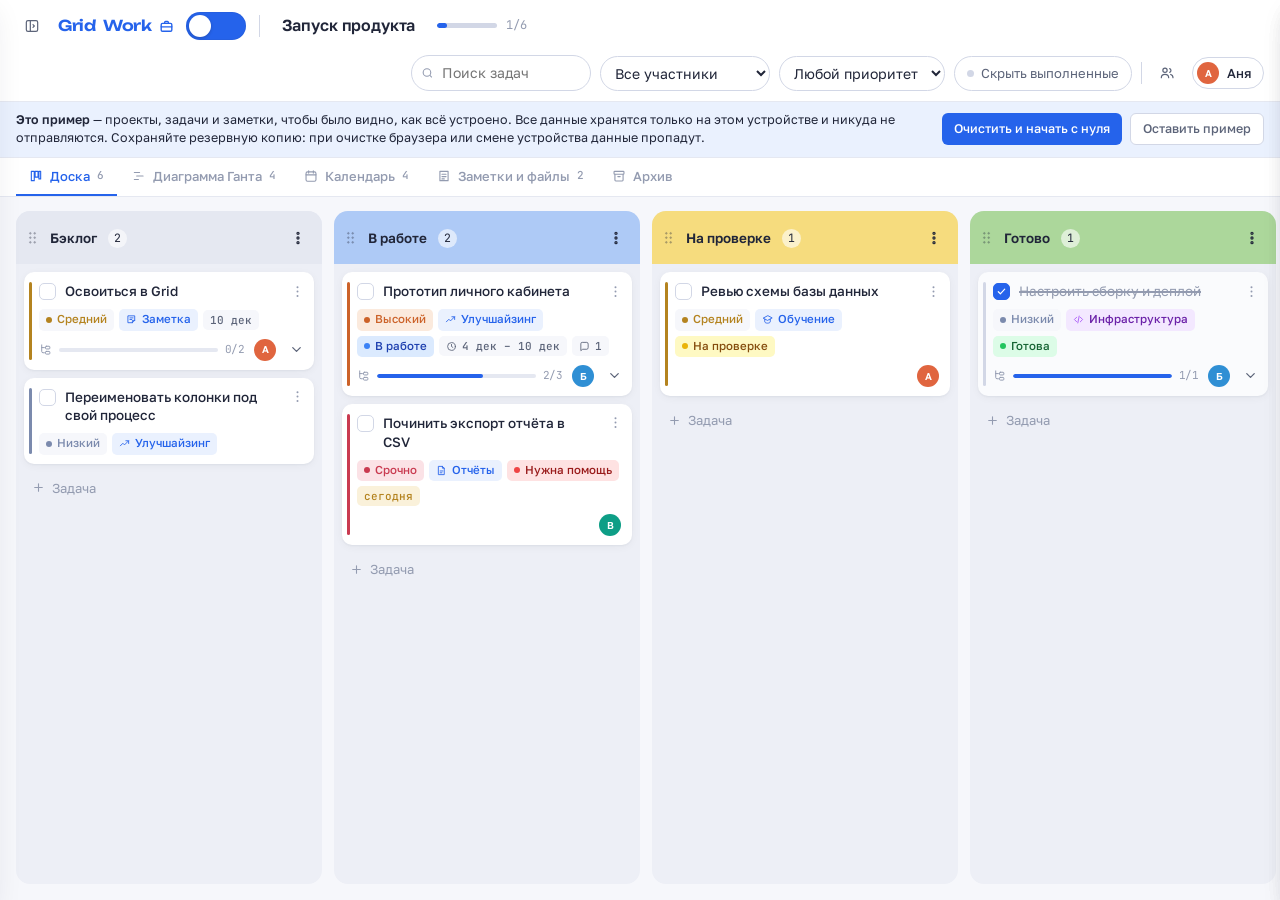
==== grid.html @ e980b09f "«Сотрудничество и отзывы» в Telegram; «О Grid» и в настройках Grid Life - Кнопка «Сообщить о проблем" ====
<!doctype html>
<html lang="ru">
<head>
<meta charset="utf-8">
<meta name="viewport" content="width=device-width,initial-scale=1,viewport-fit=cover">
<meta name="description" content="Grid Work — Kanban-доски с проектами, Гантом и календарём. Grid Life — личный календарь задач. Всё работает на этом устройстве, без интернета.">
<meta name="theme-color" content="#FFFFFF">
<meta name="mobile-web-app-capable" content="yes">
<title>Grid</title>
<link rel="manifest" href="manifest.webmanifest">
<link rel="icon" href="icons/grid-192.png">
<link rel="apple-touch-icon" href="icons/apple-touch-icon.png">
<link rel="stylesheet" href="fonts/fonts.css">
<link rel="stylesheet" href="life.css">
<script src="grid.config.js"></script>
<script>
/* режим ставим до отрисовки, чтобы не мелькал акцент другого режима:
   последний открытый или Grid Life, если так выбрано в его настройках;
   ссылка на задачу (#task=…) всегда ведёт в рабочий режим, напоминание Grid Life (#life…) — в личный */
(function(){var m="work";
  try{m=/^#life/.test(location.hash)||(localStorage.getItem("grid.mode")==="life"||localStorage.getItem("grid.openLife")==="1")&&
    !/^#task=/.test(location.hash)?"life":"work";}catch(e){}
  document.documentElement.dataset.mode=m;})();
</script>
<style>
/* ───────────────── светлая пастельная тема ───────────────── */
:root{
  color-scheme:light;
  --ground:#F6F7FB;
  --track:#EDEFF6;
  --surface:#FFFFFF;
  --surface-2:#FAFBFD;
  --ink:#212639;
  --ink-2:#5C6479;
  --ink-3:#939BB0;
  --line:#E5E8F1;
  --line-2:#D2D7E6;

  /* акцент режима: Grid Work — синий, Grid Life — зелёный (ниже) */
  --accent:#2563EB;
  --accent-hov:#1D4ED8;
  --accent-soft:#EAF1FE;
  --accent-ink:#FFFFFF;

  --p-low:#7B8AAD;    --p-low-soft:#EAEEF7;
  --p-med:#B4831F;    --p-med-soft:#FAF1DA;
  --p-high:#CC6229;   --p-high-soft:#FBEADD;
  --p-urgent:#C93A50; --p-urgent-soft:#FBE2E6;

  --danger:#C93A50;   --danger-soft:#FBE2E6;
  --warn:#B4831F;

  /* общая палитра типов, статусов, заметок и карточек: --k-* яркий (иконка,
     точка), --h-* светлый оттенок (фон), --h-*-ink тёмный текст (контраст на
     светлом фоне не ниже 4.5:1) */
  --k-blue:#3B82F6;   --h-blue:#DBEAFE;   --h-blue-ink:#1E40AF;
  --k-sky:#0EA5E9;    --h-sky:#E0F2FE;    --h-sky-ink:#075985;
  --k-teal:#14B8A6;   --h-teal:#CCFBF1;   --h-teal-ink:#115E59;
  --k-green:#22C55E;  --h-green:#DCFCE7;  --h-green-ink:#166534;
  --k-yellow:#EAB308; --h-yellow:#FEF9C3; --h-yellow-ink:#854D0E;
  --k-orange:#F97316; --h-orange:#FFEDD5; --h-orange-ink:#9A3412;
  --k-red:#EF4444;    --h-red:#FEE2E2;    --h-red-ink:#991B1B;
  --k-pink:#EC4899;   --h-pink:#FCE7F3;   --h-pink-ink:#9D174D;
  --k-purple:#A855F7; --h-purple:#F3E8FF; --h-purple-ink:#6B21A8;
  --k-gray:#6B7280;   --h-gray:#F3F4F6;   --h-gray-ink:#374151;

  /* шапки колонок: пастельный ряд (тёмный текст) и насыщенный (белый текст) */
  --c-red:#F4A9A8; --c-orange:#F7C08E; --c-yellow:#F6DC7E; --c-green:#ACD79B; --c-teal:#90D8CE;
  --c-blue:#AECAF6; --c-purple:#CFB8F3; --c-pink:#F3ADD0;
  --v-slate:#4B5568; --v-red:#D42F3B; --v-orange:#C04E0A; --v-yellow:#F2C200; --v-green:#2A8035;
  --v-teal:#0B7F73; --v-blue:#2563D9; --v-purple:#7E3FD4; --v-pink:#C2307A;

  --sh-1:0 1px 2px rgba(33,38,57,.05), 0 2px 8px rgba(33,38,57,.045);
  --sh-2:0 2px 6px rgba(33,38,57,.07), 0 12px 28px rgba(33,38,57,.09);
  --sh-drag:0 14px 34px rgba(33,38,57,.20);
  --focus:0 0 0 2px var(--surface), 0 0 0 4px var(--accent);

  --r-s:6px; --r-m:10px; --r-l:14px;
  --f-ui:"Golos Text","Segoe UI",system-ui,-apple-system,sans-serif;
  --f-dis:"Unbounded","Golos Text","Segoe UI",system-ui,sans-serif;
  --f-mono:"JetBrains Mono","Cascadia Mono",ui-monospace,monospace;
}

:root[data-mode="life"]{--accent:#167A38;--accent-hov:#12652E;--accent-soft:#E6F4EA}
/* зарегистрированные цвета плавно перетекают при смене режима */
@property --accent{syntax:"<color>";inherits:true;initial-value:#2563EB}
@property --accent-hov{syntax:"<color>";inherits:true;initial-value:#1D4ED8}
@property --accent-soft{syntax:"<color>";inherits:true;initial-value:#EAF1FE}
:root{transition:--accent .3s,--accent-hov .3s,--accent-soft .3s}
:root[data-mode="life"] .work-only,:root[data-mode="work"] .life-only{display:none !important}

*,*::before,*::after{box-sizing:border-box}
[hidden]{display:none !important}
img{max-width:100%}
body{margin:0;background:var(--ground);color:var(--ink);font-family:var(--f-ui);
  font-size:14px;line-height:1.45;-webkit-font-smoothing:antialiased}
button,input,select,textarea{font:inherit;color:inherit}
button{cursor:pointer;background:none;border:none;padding:0}
:focus-visible{outline:none;box-shadow:var(--focus);border-radius:var(--r-s)}
.mono{font-family:var(--f-mono);font-variant-numeric:tabular-nums;letter-spacing:-.02em}
@media (prefers-reduced-motion: reduce){*{animation-duration:.01ms !important;transition-duration:.01ms !important}}

/* ───────────────── каркас ───────────────── */
/* viewport-fit=cover: приложение рисуется до краёв экрана, а от выреза, полосы
   «домой» и скруглений его отодвигают безопасные отступы iOS */
.app{height:100dvh;display:flex;flex-direction:column;overflow:hidden;
  padding-left:env(safe-area-inset-left);padding-right:env(safe-area-inset-right)}

.rail{display:flex;align-items:center;gap:13px;flex-wrap:wrap;
  padding:calc(10px + env(safe-area-inset-top)) 16px 10px;background:var(--surface);border-bottom:1px solid var(--line);
  position:relative;z-index:30}
/* логотип — надпись, не кнопка: панель открывает только иконка слева */
.mark{font-family:var(--f-dis);font-weight:600;font-size:15px;letter-spacing:-.02em;
  color:var(--accent);white-space:nowrap;display:inline-flex;align-items:center;gap:7px;
  padding:4px 6px;user-select:none;-webkit-user-select:none}
/* значок режима после названия: портфель у Work, листок у Life */
.mark-ic{display:inline-flex}
.mark-ic svg{width:15px;height:15px;fill:none;stroke:currentColor;stroke-width:2.2;
  stroke-linecap:round;stroke-linejoin:round}
.rail-sep{width:1px;height:22px;background:var(--line-2);flex:none}
.brand{display:flex;align-items:center;gap:4px;flex:none}
/* переключатель режимов в духе iPhone: слева Work, справа Life */
.mode-switch{position:relative;width:60px;height:28px;border-radius:99px;flex:none;margin-left:2px;
  background:var(--accent);box-shadow:inset 0 0 0 1px rgba(33,38,57,.06)}
.mode-switch::before{content:"";position:absolute;inset:-8px -4px}
.mode-switch .knob{position:absolute;top:3px;left:3px;width:22px;height:22px;border-radius:50%;background:#fff;
  box-shadow:0 1px 3px rgba(33,38,57,.3);transition:transform .25s cubic-bezier(.32,.72,.3,1)}
:root[data-mode="life"] .mode-switch .knob{transform:translateX(32px)}
.mode-in{animation:modeIn .24s cubic-bezier(.32,.72,.3,1)}
@keyframes modeIn{from{opacity:0;transform:translateY(6px)}}

.b-title{font-size:16px;font-weight:600;letter-spacing:-.01em;padding:3px 8px;
  border-radius:var(--r-s);border:1px solid transparent;max-width:30ch;
  overflow:hidden;text-overflow:ellipsis;white-space:nowrap;text-align:left}
.b-title:hover{border-color:var(--line-2);background:var(--ground)}
/* переименовать проект может только владелец */
.b-title:disabled{color:inherit;cursor:default;border-color:transparent;background:none}
.b-title-in{font-size:16px;font-weight:600;padding:3px 8px;border-radius:var(--r-s);
  border:1px solid var(--accent);background:var(--surface);width:26ch}

.tally{display:flex;align-items:center;gap:9px;color:var(--ink-3);font-size:12px}
.tally .bar{width:60px;height:5px;border-radius:99px;background:var(--line-2);overflow:hidden}
.tally .bar i{display:block;height:100%;background:var(--accent);border-radius:99px;transition:width .3s}

.rail-right{margin-left:auto;display:flex;align-items:center;gap:9px;flex-wrap:wrap}
.search{position:relative}
.search input{width:180px;padding:7px 11px 7px 30px;border-radius:99px;
  border:1px solid var(--line-2);background:var(--surface);transition:border-color .15s}
.search input:focus{border-color:var(--accent);outline:none;box-shadow:none}
.search svg{position:absolute;left:10px;top:50%;transform:translateY(-50%);
  width:13px;height:13px;stroke:var(--ink-3);fill:none;stroke-width:2}
select.pick{padding:7px 10px;border-radius:99px;border:1px solid var(--line-2);
  background:var(--surface);cursor:pointer;max-width:170px}
.toggle{display:inline-flex;align-items:center;gap:7px;padding:7px 12px;border-radius:99px;
  border:1px solid var(--line-2);background:var(--surface);color:var(--ink-2);
  font-size:13px;white-space:nowrap;transition:all .15s}
.toggle[aria-pressed="true"]{background:var(--accent-soft);border-color:var(--accent);color:var(--accent)}
.toggle .dot{width:7px;height:7px;border-radius:50%;background:var(--line-2)}
.toggle[aria-pressed="true"] .dot{background:var(--accent)}

.here{display:flex;align-items:center;gap:8px}
.here-lbl{font-size:11px;color:var(--ink-3);text-transform:uppercase;letter-spacing:.07em;
  font-weight:500;white-space:nowrap}
.stack{display:flex}
.stack .av{margin-left:-7px;border:2px solid var(--surface)}
.stack .av:first-child{margin-left:0}
.av{width:27px;height:27px;border-radius:50%;flex:none;display:grid;place-items:center;
  font-size:11px;font-weight:600;color:#fff;background:var(--ink-3);text-transform:uppercase}
.av.sm{width:22px;height:22px;font-size:10px}
.av.ghost{background:transparent;color:var(--ink-3);border:1px dashed var(--line-2)}
.av.lg{width:44px;height:44px;font-size:16px}
.me-btn{display:inline-flex;align-items:center;gap:8px;padding:4px 12px 4px 4px;
  border-radius:99px;border:1px solid var(--line-2);background:var(--surface);
  font-size:13px;font-weight:500;max-width:160px}
.me-btn span{overflow:hidden;text-overflow:ellipsis;white-space:nowrap}
.me-btn:hover{border-color:var(--accent)}

.icon-btn{width:32px;height:32px;border-radius:var(--r-s);display:grid;place-items:center;
  color:var(--ink-2);border:1px solid transparent;transition:all .15s;flex:none}
.icon-btn:hover{background:var(--ground);border-color:var(--line-2);color:var(--ink)}
.icon-btn svg{width:16px;height:16px;fill:none;stroke:currentColor;stroke-width:1.8;
  stroke-linecap:round;stroke-linejoin:round}

/* плашка над доской: пример при первом запуске или напоминание о резервной копии */
.notice{display:flex;align-items:center;flex-wrap:wrap;gap:8px 14px;padding:9px 16px;font-size:12.5px;line-height:1.45;
  background:var(--accent-soft);color:var(--ink);border-bottom:1px solid var(--line)}
.notice b{font-weight:600}
.notice>span:first-child{flex:1 1 320px;min-width:0}
.notice .row{display:flex;gap:8px;flex-wrap:wrap}
.notice .btn{padding:6px 12px;font-size:12.5px}
.notice .btn.ghost{border:1px solid var(--line-2);background:var(--surface)}

/* ───────────────── вкладки ───────────────── */
.tabs{display:flex;align-items:center;gap:2px;padding:0 16px;background:var(--surface);
  border-bottom:1px solid var(--line);flex:none;overflow-x:auto;scrollbar-width:none}
.tabs::-webkit-scrollbar{display:none}
.tab{display:inline-flex;align-items:center;gap:7px;padding:9px 13px;font-size:13px;
  font-weight:500;color:var(--ink-3);border-bottom:2px solid transparent;white-space:nowrap;
  transition:color .15s,border-color .15s}
.tab:hover{color:var(--ink-2)}
.tab[aria-selected="true"]{color:var(--accent);border-bottom-color:var(--accent)}
.tab svg{width:14px;height:14px;fill:none;stroke:currentColor;stroke-width:1.9;
  stroke-linecap:round;stroke-linejoin:round}
.tab .n{font-family:var(--f-mono);font-size:11px;color:var(--ink-3)}

.main{flex:1;min-height:0;display:flex;flex-direction:column;overflow:hidden}

/* ───────────────── доска ───────────────── */
.board{flex:1;min-height:0;display:flex;align-items:stretch;gap:12px;
  padding:14px 16px calc(16px + env(safe-area-inset-bottom));overflow-x:auto;overflow-y:hidden;scrollbar-width:thin}
.track{flex:0 0 306px;min-height:0;display:flex;flex-direction:column;
  background:var(--track);border-radius:var(--r-l);overflow:hidden}
.track.drag-src{opacity:.35}
/* цвет шапки приходит парой --hb (фон) / --hi (текст) из HUES */
.track-head{display:flex;align-items:center;gap:8px;padding:11px 8px 10px 12px;
  background:var(--hb,var(--line));color:var(--hi,var(--ink));cursor:grab;user-select:none;flex:none;
  touch-action:none}
.track-head:active{cursor:grabbing}
.track-head .icon-btn{color:inherit}
.track-head .icon-btn:hover{background:rgba(255,255,255,.35);border-color:transparent;color:inherit}
.track-head.vivid .track-count{background:rgba(255,255,255,.22)}
.track-head.vivid .icon-btn:hover{background:rgba(255,255,255,.2)}
.grip{width:9px;height:14px;flex:none;opacity:.4;
  background-image:radial-gradient(circle,currentColor 1.1px,transparent 1.2px);
  background-size:4.5px 4.5px}
/* название, сразу за ним счётчик, «⋮» — у правого края */
.track-name{font-weight:600;font-size:13.5px;flex:0 1 auto;min-width:0;color:inherit;
  overflow:hidden;text-overflow:ellipsis;white-space:nowrap;text-align:left;
  padding:2px 4px;border-radius:4px;border:1px solid transparent;cursor:text}
.track-name:hover{border-color:currentColor}
.track-name-in{flex:1;min-width:0;font-weight:600;font-size:13.5px;padding:2px 5px;
  border-radius:4px;border:1px solid var(--accent);background:var(--surface);color:var(--ink)}
.track-count{font-size:11.5px;flex:none;padding:1px 6px;border-radius:99px;margin-left:-2px;
  background:rgba(255,255,255,.6);color:inherit}
.track-head .icon-btn{margin-left:auto}
.track-body{flex:1;min-height:44px;overflow-y:auto;overflow-x:hidden;padding:8px;
  display:flex;flex-direction:column;gap:8px;scrollbar-width:thin}
.track-body.hot{background:var(--accent-soft)}

/* «+ Задача» живёт внутри списка, сразу под последней карточкой */
.add-card{padding:7px 8px;border-radius:var(--r-m);color:var(--ink-3);flex:none;
  font-size:13px;text-align:left;display:flex;align-items:center;gap:7px;transition:all .15s}
.add-card:hover{background:var(--surface);color:var(--ink);box-shadow:var(--sh-1)}
.add-track{flex:0 0 240px;align-self:flex-start;border:1.5px dashed var(--line-2);
  border-radius:var(--r-l);padding:14px;color:var(--ink-3);font-size:13.5px;
  display:flex;align-items:center;justify-content:center;gap:8px;transition:all .15s}
.add-track:hover{border-color:var(--accent);color:var(--accent);background:var(--accent-soft)}

/* ───────────────── карточка ───────────────── */
.card{position:relative;background:var(--surface);border-radius:var(--r-m);
  padding:10px 11px 9px 15px;box-shadow:var(--sh-1);cursor:pointer;flex:none;
  display:flex;flex-direction:column;gap:8px;transition:box-shadow .15s}
.card:hover{box-shadow:var(--sh-2)}
.card::before{content:"";position:absolute;left:5px;top:10px;bottom:10px;width:3px;
  border-radius:99px;background:var(--pc,var(--line-2))}
.card{background:var(--cb,var(--surface))}
.card.is-done{background:var(--cb,var(--surface-2))}
.c-pin{flex:none;width:15px;height:15px;margin-top:2px;color:var(--ink-3);display:grid;place-items:center}
.c-pin svg{width:14px;height:14px;fill:none;stroke:currentColor;stroke-width:2;stroke-linecap:round;stroke-linejoin:round}
.card.is-done::before{background:var(--line-2)}
.card.drag-src{opacity:.32}
.card-top{display:flex;align-items:flex-start;gap:9px}
.check{width:17px;height:17px;flex:none;margin-top:1px;border-radius:5px;
  border:1.6px solid var(--line-2);background:var(--surface);display:grid;place-items:center;
  transition:all .15s;padding:0}
.check:hover{border-color:var(--accent)}
.check svg{width:11px;height:11px;stroke:var(--accent-ink);fill:none;stroke-width:2.6;
  stroke-linecap:round;stroke-linejoin:round;opacity:0}
.check[aria-checked="true"]{background:var(--accent);border-color:var(--accent)}
.check[aria-checked="true"] svg{opacity:1}
.c-title{font-size:13.5px;line-height:1.4;font-weight:500;word-break:break-word;flex:1}
.is-done .c-title{text-decoration:line-through;text-decoration-thickness:1.5px;
  text-decoration-color:var(--ink-3);color:var(--ink-3);font-weight:400}

.chips{display:flex;flex-wrap:wrap;gap:5px;align-items:center}
/* чип не сжимаем: иначе узкий счётчик схлопывается и разъезжается на две строки */
.chips>.chip{flex:0 0 auto}
.chip{display:inline-flex;flex-wrap:nowrap;align-items:center;gap:5px;padding:2px 7px;
  border-radius:5px;font-size:11.5px;font-weight:500;background:var(--ground);
  color:var(--ink-2);white-space:nowrap;line-height:1.5;max-width:100%}
.chip .pip{width:6px;height:6px;border-radius:50%;background:currentColor;flex:none}
.chip.prio{color:var(--pc)}
.chip.prio.loud{background:var(--pcs)}
.chip.due{font-family:var(--f-mono);font-size:11px}
.chip.due.soon{background:var(--p-med-soft);color:var(--warn)}
.chip.due.late{background:var(--danger-soft);color:var(--danger)}
/* имя badge выбрано намеренно: subs и talk заняты блоками подзадач и комментариев */
.chip.badge{font-family:var(--f-mono);font-size:11px}
/* метка типа и статуса: светлый фон --kb, тёмный текст --kt, яркие иконка и точка --ki */
.chip.kind,.chip.st{background:var(--kb,var(--accent-soft));color:var(--kt,var(--accent));
  overflow:hidden;text-overflow:ellipsis}
.chip.kind svg{stroke:var(--ki,currentColor)}
.chip.st::before{content:"";width:6px;height:6px;border-radius:50%;flex:none;background:var(--ki,var(--accent))}
.chip svg{width:11px;height:11px;fill:none;stroke:currentColor;stroke-width:1.9;
  stroke-linecap:round;stroke-linejoin:round;flex:none}
.card-foot{display:flex;align-items:center;gap:9px}
.card-foot .sp{flex:1}
.mini-bar{flex:1;height:3px;border-radius:99px;background:var(--line);overflow:hidden}
.mini-bar i{display:block;height:100%;background:var(--accent);border-radius:99px}
.kebab{width:24px;height:24px;margin:-3px -6px -3px 0;border-radius:var(--r-s);flex:none;
  display:grid;place-items:center;color:var(--ink-3)}
.kebab:hover{background:var(--ground);color:var(--ink)}
.kebab svg{width:15px;height:15px;fill:currentColor}
/* полоса подзадач: иконка, прогресс «3/11» и стрелка раскрытия */
.subs-bar{flex:1;display:flex;align-items:center;gap:7px;color:var(--ink-3);font-size:11px;min-width:0}
.subs-bar svg{width:13px;height:13px;flex:none;fill:none;stroke:currentColor;stroke-width:1.8;
  stroke-linecap:round;stroke-linejoin:round}
.subs-bar .mini-bar{height:4px}
.expand{width:26px;height:26px;margin:-4px -6px -4px -2px;border-radius:var(--r-s);flex:none;
  display:grid;place-items:center;color:var(--ink-2)}
.expand:hover{background:var(--ground);color:var(--ink)}
.expand svg{width:15px;height:15px;fill:none;stroke:currentColor;stroke-width:2;
  stroke-linecap:round;stroke-linejoin:round;transition:transform .2s}
.expand[aria-expanded="true"] svg{transform:rotate(180deg)}
/* задача с подзадачами: карточки подзадач идут под ней с отступом и линией слева.
   Класс child, а не sub: sub уже занят строкой подзадачи в панели */
.cgroup{display:flex;flex-direction:column;flex:none}
.subcards{display:flex;flex-direction:column;gap:6px;margin:6px 0 0 9px;padding-left:9px;
  border-left:2px solid var(--line-2)}
/* компактные карточки — настройка «Отображение» */
:root[data-density="compact"] #main .track-body{gap:5px}
:root[data-density="compact"] #main .card{padding:7px 9px 6px 13px;gap:5px}
:root[data-density="compact"] #main .card::before{top:7px;bottom:7px}
:root[data-density="compact"] #main .c-title{font-size:13px;line-height:1.35}
:root[data-density="compact"] #main .chips{gap:4px}
:root[data-density="compact"] #main .chip{font-size:10.5px;padding:1px 6px}
.card.child{padding:8px 10px 7px 14px;gap:6px}
.card.child .c-title{font-size:13px}
.card.child::before{top:8px;bottom:8px}

.composer{background:var(--surface);border-radius:var(--r-m);box-shadow:var(--sh-2);
  padding:9px;display:flex;flex-direction:column;gap:8px;flex:none}
.composer textarea{width:100%;resize:none;border:none;background:none;font-size:13.5px;
  line-height:1.4;min-height:44px;outline:none;font-family:inherit}
.composer .row{display:flex;gap:6px;align-items:center}
.btn{padding:6px 13px;border-radius:var(--r-s);font-size:13px;font-weight:500;
  background:var(--accent);color:var(--accent-ink);transition:background .15s}
.btn:hover{background:var(--accent-hov)}
.btn.ghost{background:transparent;color:var(--ink-2)}
.btn.ghost:hover{background:var(--ground);color:var(--ink)}
.btn.danger{background:transparent;color:var(--danger)}
.btn.danger:hover{background:var(--danger-soft)}
.hint{font-size:11px;color:var(--ink-3);margin-left:auto;font-family:var(--f-mono)}

.empty{margin:auto;text-align:center;padding:40px 20px;max-width:46ch}
.empty h2{font-family:var(--f-dis);font-weight:600;font-size:21px;margin:0 0 10px;
  letter-spacing:-.02em;text-wrap:balance}
.empty p{color:var(--ink-2);margin:0 0 20px}
.skeleton{margin:auto;color:var(--ink-3);font-size:13px;display:flex;align-items:center;gap:10px}
.spin{width:14px;height:14px;border:2px solid var(--line-2);border-top-color:var(--accent);
  border-radius:50%;animation:sp .7s linear infinite}
@keyframes sp{to{transform:rotate(360deg)}}

/* ───────────────── Гант ───────────────── */
.pane{flex:1;min-height:0;overflow:auto;padding:16px 16px calc(16px + env(safe-area-inset-bottom))}
/* без боковых отступов: иначе липкая колонка «Задача» стоит не у самого края
   прокрутки и в зазор слева видны уезжающие под неё даты */
.pane.wide{padding:16px 0 calc(16px + env(safe-area-inset-bottom))}
.gantt{min-width:max-content;font-size:12.5px}
/* обе строки шапки липнут как одно целое: по отдельности они обе вставали
   на top:0 и накрывали друг друга */
.g-head{position:sticky;top:0;z-index:4;width:max-content;background:var(--ground)}
.g-row{display:grid;width:max-content;align-items:center;border-bottom:1px solid var(--line)}
.g-row.head{background:var(--ground);border-bottom:1px solid var(--line-2)}
/* каждый элемент строки размещаем явно: при смешении явных и авто-ячеек
   grid уводил название задачи во вторую строку */
/* align-self:stretch обязателен: иначе пустая ячейка во второй строке шапки
   ниже самой строки и уезжающие под неё даты просвечивают сверху и снизу */
.g-name{grid-column:1;grid-row:1;align-self:stretch;padding:7px 10px 7px 16px;
  overflow:hidden;text-overflow:ellipsis;white-space:nowrap;position:sticky;left:0;
  background:var(--ground);z-index:3;display:flex;align-items:center;gap:7px}
.g-row.head .g-name{font-size:11px;text-transform:uppercase;letter-spacing:.07em;
  color:var(--ink-3);font-weight:600}
.g-name .dot{width:7px;height:7px;border-radius:50%;flex:none;background:var(--pc)}
.g-name.done{color:var(--ink-3);text-decoration:line-through}
.g-day{grid-row:1;text-align:center;font-family:var(--f-mono);font-size:10.5px;
  color:var(--ink-3);padding:6px 0;border-left:1px solid var(--line);line-height:1.3}
.g-day.we{background:var(--track)}
.g-day.today{background:var(--accent-soft);color:var(--accent);font-weight:500}
.g-cell{height:34px;border-left:1px solid var(--line);grid-row:1}
.g-cell.we{background:var(--track)}
.g-cell.today{background:var(--accent-soft)}
/* начало недели — линия чуть темнее */
.g-cell.wk{border-left-color:var(--line-2)}
.g-day.wk{box-shadow:inset 1px 0 0 var(--line-2)}
.g-bar{grid-row:1;height:19px;border-radius:99px;background:var(--pc);align-self:center;
  margin:0 2px;display:flex;align-items:center;padding:0 8px;color:#fff;font-size:11px;
  font-weight:500;overflow:hidden;white-space:nowrap;z-index:1}
.g-bar.done{background:var(--line-2);color:var(--ink-2)}
.g-mon{grid-row:1;padding:4px 0 4px 5px;font-size:11px;font-weight:600;color:var(--ink-2);
  border-left:1px solid var(--line-2);text-transform:capitalize;overflow:hidden;white-space:nowrap}

/* ───────────────── календарь ───────────────── */
/* панель видов и навигации — общая с Grid Life (life.css), сетки свои */
.wc{flex:1;min-height:0;display:flex;flex-direction:column}
.wc-scroll{flex:1;min-height:0;overflow-y:auto;overflow-x:hidden}
.wc-in{max-width:1100px;margin:0 auto;padding:10px 12px 28px;display:flex;flex-direction:column;gap:16px}
.wm-head{display:grid;grid-template-columns:repeat(7,minmax(0,1fr))}
.wm-head span{font-size:11px;text-transform:uppercase;letter-spacing:.06em;color:var(--ink-3);text-align:center;padding:4px 0 6px}
.wm-grid{display:flex;flex-direction:column;gap:1px;background:var(--line);border:1px solid var(--line);border-radius:var(--r-l);overflow:hidden}
/* неделя месяца: ряд чисел, три дорожки полос и строка «ещё N» */
.wm-week{display:grid;grid-template-columns:repeat(7,minmax(0,1fr));grid-template-rows:30px repeat(3,25px) 20px;column-gap:1px;background:var(--line)}
.wm-day{grid-row:1/-1;background:var(--surface);display:flex;flex-direction:column;align-items:flex-start;padding:3px 5px;min-width:0;text-align:left}
.wm-day.out{background:var(--surface-2)}
.wm-day.out .wm-n{color:var(--ink-3)}
.wm-day.sel{box-shadow:inset 0 0 0 2px var(--accent)}
.wm-n{font-size:12.5px;font-weight:600;width:24px;height:24px;border-radius:50%;display:grid;place-items:center;flex:none}
.wm-day.today .wm-n{background:var(--accent);color:var(--accent-ink)}
.wm-dots{display:none}
/* полоса задачи — цвет типа: светлый фон, яркая кромка слева, тёмный текст */
.wm-bar,.ww-bar{z-index:1;min-width:0;height:22px;margin:1px 3px;padding:0 6px;border-radius:5px;text-align:left;
  font-size:11.5px;font-weight:500;line-height:22px;white-space:nowrap;overflow:hidden;text-overflow:ellipsis;
  background:var(--kb);color:var(--kt);border-left:3px solid var(--ki)}
.wm-bar:hover,.ww-bar:hover{filter:brightness(.97)}
.wm-bar.cl,.ww-bar.cl{margin-left:0;border-left-width:0;border-top-left-radius:0;border-bottom-left-radius:0}
.wm-bar.cr,.ww-bar.cr{margin-right:0;border-top-right-radius:0;border-bottom-right-radius:0}
.wm-bar.done,.ww-bar.done{text-decoration:line-through;opacity:.6}
.wm-more{z-index:1;font-size:11px;color:var(--ink-3);padding:2px 6px;pointer-events:none;white-space:nowrap}
.wc-day{display:flex;flex-direction:column;gap:6px}
.wc-day .lday-t{margin:0;padding:4px 2px}
.ww-head{display:grid;grid-template-columns:repeat(7,minmax(0,1fr));border-bottom:1px solid var(--line)}
.ww-dh{display:flex;flex-direction:column;align-items:center;gap:2px;padding:6px 0;font-size:11px;color:var(--ink-3);text-transform:uppercase}
.ww-dh b{width:32px;height:32px;border-radius:50%;display:grid;place-items:center;font-size:16px;font-weight:600;color:var(--ink);text-transform:none}
.ww-dh.today b{background:var(--accent);color:var(--accent-ink)}
.ww-body{display:grid;grid-template-columns:repeat(7,minmax(0,1fr));grid-template-rows:repeat(var(--lanes),28px) minmax(220px,1fr);
  column-gap:1px;background:var(--line);min-height:55vh;border-bottom:1px solid var(--line)}
.ww-col{grid-row:1/-1;background:var(--surface)}
.ww-col.today{background:var(--accent-soft)}
.ww-bar{height:24px;line-height:24px;margin:2px 3px}
.wd{display:flex;flex-direction:column;gap:8px;max-width:760px;width:100%;margin:0 auto}
.cal{max-width:760px;margin:0 auto;display:flex;flex-direction:column;gap:22px}
.cal-day{display:grid;grid-template-columns:104px 1fr;gap:16px;align-items:start}
.cal-week{font-size:11px;text-transform:uppercase;letter-spacing:.08em;color:var(--ink-3);font-weight:600;
  margin-bottom:-10px;padding-bottom:6px;border-bottom:1px solid var(--line)}
.cal-when{padding-top:2px}
.cal-when .d{font-family:var(--f-dis);font-size:20px;font-weight:600;letter-spacing:-.02em;
  line-height:1.1}
.cal-when .m{font-size:12px;color:var(--ink-3);text-transform:capitalize}
.cal-when.late .d{color:var(--danger)}
.cal-when.today .d{color:var(--accent)}
.cal-list{display:flex;flex-direction:column;gap:4px;min-width:0}
.cal-item{display:flex;align-items:center;gap:10px;padding:8px 10px;border-radius:var(--r-m);
  background:var(--surface);box-shadow:var(--sh-1);cursor:pointer}
.cal-item:hover{box-shadow:var(--sh-2)}
.cal-item .dot{width:7px;height:7px;border-radius:50%;flex:none;background:var(--pc)}
.cal-item .t{flex:1;min-width:0;overflow:hidden;text-overflow:ellipsis;white-space:nowrap}
.cal-item.done .t{text-decoration:line-through;color:var(--ink-3)}
.cal-item .metas{display:flex;gap:10px;min-width:0}
.cal-item .meta{font-size:11.5px;color:var(--ink-3);white-space:nowrap}
.cal-when .ms{display:none}

/* ───────────────── заметки и файлы ───────────────── */
.notes{max-width:760px;margin:0 auto;display:flex;flex-direction:column;gap:26px}
.sect-h{display:flex;align-items:center;gap:9px;margin-bottom:9px}
.sect-h h3{font-size:12px;text-transform:uppercase;letter-spacing:.08em;color:var(--ink-3);
  font-weight:600;margin:0}
.sect-h .n{font-family:var(--f-mono);font-size:11.5px;color:var(--ink-3)}
.sect-h .bar{flex:1;height:4px;border-radius:99px;background:var(--line);overflow:hidden;max-width:110px}
.sect-h .bar i{display:block;height:100%;background:var(--accent);border-radius:99px;transition:width .25s}
.sect-h .sp{flex:1}
.note-area{width:100%;min-height:190px;resize:vertical;padding:13px 15px;
  border-radius:var(--r-l);border:1px solid var(--line-2);background:var(--surface);
  font-size:14px;line-height:1.6;outline:none;font-family:inherit}
.note-area:focus{border-color:var(--accent)}
.files{display:flex;flex-direction:column;gap:6px}
.file{display:flex;align-items:center;gap:10px;padding:9px 11px;border-radius:var(--r-m);
  background:var(--surface);box-shadow:var(--sh-1)}
.file .ic{width:30px;height:30px;border-radius:8px;background:var(--accent-soft);
  color:var(--accent);display:grid;place-items:center;flex:none}
.file .ic svg{width:14px;height:14px;fill:none;stroke:currentColor;stroke-width:1.8;
  stroke-linecap:round;stroke-linejoin:round}
.file .nm{flex:1;min-width:0}
.file .nm b{display:block;font-weight:500;font-size:13.5px;overflow:hidden;
  text-overflow:ellipsis;white-space:nowrap}
.file .nm span{font-size:11.5px;color:var(--ink-3);font-family:var(--f-mono)}
.file .x{color:var(--ink-3);width:26px;height:26px;border-radius:5px;display:grid;
  place-items:center;flex:none}
.file .x:hover{background:var(--danger-soft);color:var(--danger)}
.file .x svg{width:12px;height:12px;fill:none;stroke:currentColor;stroke-width:2.2;stroke-linecap:round}
.drop-hint{font-size:12.5px;color:var(--ink-3);padding:12px;text-align:center;
  border:1.5px dashed var(--line-2);border-radius:var(--r-m)}
.ncards{display:grid;grid-template-columns:repeat(auto-fill,minmax(220px,1fr));gap:10px}
.ncard{background:var(--nb,var(--surface));border-radius:var(--r-l);padding:12px 14px 13px;
  box-shadow:var(--sh-1);cursor:pointer;display:flex;flex-direction:column;gap:7px;
  min-height:122px;transition:box-shadow .15s}
.ncard:hover{box-shadow:var(--sh-2)}
.ncard .top{display:flex;align-items:center;gap:8px;min-width:0}
.ncard .top .chip{min-width:0}
.ncard.tinted .chip.kind{background:rgba(255,255,255,.72)}
.ncard time{margin-left:auto;font-size:11px;color:var(--ink-2);font-family:var(--f-mono);flex:none}
.ncard h4{margin:0;font-size:14.5px;font-weight:600;line-height:1.35;word-break:break-word}
.ncard p{margin:0;color:var(--ink-2);font-size:13px;line-height:1.5;white-space:pre-wrap;
  word-break:break-word;display:-webkit-box;-webkit-line-clamp:4;-webkit-box-orient:vertical;overflow:hidden}
/* картинки заметки — превью квадратами, открываются на весь экран */
.nthumbs{display:grid;grid-template-columns:repeat(auto-fill,minmax(96px,1fr));gap:8px;margin-bottom:8px}
.nthumb{position:relative;aspect-ratio:1;border-radius:var(--r-m);overflow:hidden;background:var(--ground);border:1px solid var(--line)}
.nthumb-b{display:block;width:100%;height:100%;padding:0}
.nthumb img{width:100%;height:100%;object-fit:cover;display:block}
.nthumb .x{position:absolute;top:4px;right:4px;width:24px;height:24px;border-radius:50%;display:grid;place-items:center;
  background:rgba(16,20,32,.55);color:#fff}
.nthumb .x svg{width:11px;height:11px;fill:none;stroke:currentColor;stroke-width:2.4;stroke-linecap:round}
.lightbox{position:fixed;inset:0;z-index:92;background:rgba(16,20,32,.92);display:flex;flex-direction:column;
  padding:env(safe-area-inset-top) env(safe-area-inset-right) env(safe-area-inset-bottom) env(safe-area-inset-left)}
.lightbox img{flex:1;min-height:0;width:100%;object-fit:contain;padding:8px 12px 16px}
.lb-bar{display:flex;align-items:center;gap:6px;padding:10px 12px;color:#fff}
.lb-bar span{flex:1;min-width:0;overflow:hidden;text-overflow:ellipsis;white-space:nowrap;font-size:13.5px}
.lb-bar .icon-btn{color:#fff}
.lb-bar .icon-btn:hover{background:rgba(255,255,255,.15);border-color:transparent;color:#fff}
.ncard .top .chip:not(.kind){flex:none}
.arch{display:flex;flex-direction:column;gap:6px}
.arow{display:flex;align-items:center;gap:10px;padding:9px 11px;border-radius:var(--r-m);
  background:var(--surface);box-shadow:var(--sh-1)}
.arow .t{flex:1;min-width:0;text-align:left}
.arow .t b{display:block;font-weight:500;font-size:13.5px;overflow:hidden;text-overflow:ellipsis;white-space:nowrap}
.arow .t span{font-size:11.5px;color:var(--ink-3)}
.arow .t:hover b{color:var(--accent)}

/* ───────────────── панель задачи ───────────────── */
.scrim{position:fixed;inset:0;background:rgba(33,38,57,.28);z-index:40;
  opacity:0;pointer-events:none;transition:opacity .2s}
.scrim.on{opacity:1;pointer-events:auto}
.drawer{position:fixed;top:0;right:0;bottom:0;width:min(440px,100vw);z-index:50;
  padding:env(safe-area-inset-top) env(safe-area-inset-right) env(safe-area-inset-bottom) 0;
  background:var(--surface);border-left:1px solid var(--line);box-shadow:var(--sh-2);
  transform:translateX(102%);transition:transform .24s cubic-bezier(.32,.72,.3,1);
  display:flex;flex-direction:column}
.drawer.on{transform:none}
.d-head{display:flex;align-items:center;gap:8px;padding:12px 12px 12px 16px;
  border-bottom:1px solid var(--line);flex:none}
.d-eyebrow{font-size:11px;text-transform:uppercase;letter-spacing:.08em;color:var(--ink-3);
  font-weight:500;flex:1;overflow:hidden;text-overflow:ellipsis;white-space:nowrap}
.d-body{flex:1;overflow-y:auto;padding:16px;display:flex;flex-direction:column;gap:18px}
.d-title-row{display:flex;gap:11px;align-items:flex-start}
.d-title{flex:1;font-size:18px;font-weight:600;line-height:1.3;letter-spacing:-.01em;
  border:1px solid transparent;border-radius:var(--r-s);padding:4px 6px;resize:none;
  background:none;width:100%;overflow:hidden;font-family:inherit}
.d-title:hover{border-color:var(--line)}
.d-title:focus{border-color:var(--accent);outline:none;background:var(--ground)}
.d-title.done{text-decoration:line-through;text-decoration-color:var(--ink-3);color:var(--ink-3)}

.fields{display:grid;grid-template-columns:92px 1fr;gap:9px 12px;align-items:center}
.fields .lbl{font-size:12px;color:var(--ink-3);font-weight:500}
.fields .ctl{min-width:0}
.fields select,.fields input[type="date"],.fields input[type="text"]{width:100%;
  padding:6px 9px;border-radius:var(--r-s);border:1px solid var(--line-2);
  background:var(--surface);cursor:pointer}
.fields select:focus,.fields input:focus{border-color:var(--accent);outline:none}
.dates{display:grid;grid-template-columns:1fr 1fr;gap:8px}
/* min-width:0 обязателен: поле даты в мобильном Safari требует ширину под
   «8 сент. 2026 г.» и без этого распирает колонку за край экрана */
.dt{display:flex;flex-direction:column;gap:3px;min-width:0}
.dt>span{font-size:10px;color:var(--ink-3);letter-spacing:.05em;text-transform:uppercase;
  font-weight:500}
.fields .dt input{min-width:0;width:100%}

.seg{display:flex;gap:4px;flex-wrap:wrap}
.seg button{padding:5px 9px;border-radius:var(--r-s);font-size:12px;font-weight:500;
  border:1px solid var(--line-2);color:var(--ink-2);display:inline-flex;align-items:center;gap:5px}
.seg button .pip{width:6px;height:6px;border-radius:50%;background:var(--pc)}
.seg button[aria-pressed="true"]{background:var(--pcs);border-color:var(--pc);color:var(--pc)}
/* наблюдатель видит выбранное, но не меняет */
.seg button:disabled,.check:disabled,.tint:disabled{cursor:default}
.seg button:disabled:not([aria-pressed="true"]){opacity:.5}
.fields select:disabled,.fields input:disabled{cursor:default;opacity:1;color:var(--ink);background:var(--ground)}
.d-title[readonly]:hover,.d-title[readonly]:focus{border-color:transparent;background:none}
.seg.kinds button svg{width:13px;height:13px;fill:none;stroke:var(--ki,currentColor);stroke-width:1.8;
  stroke-linecap:round;stroke-linejoin:round}
.seg.kinds button[aria-pressed="true"]{background:var(--kb,var(--accent-soft));
  border-color:var(--ki,var(--accent));color:var(--kt,var(--accent))}
.seg.kinds button.add{border-style:dashed;color:var(--ink-3)}
.seg.kinds button.add:hover{color:var(--accent);border-color:var(--accent)}
.seg .tints{gap:4px}
.ctl-row{display:flex;align-items:center;gap:6px}
.ctl-row select{flex:1;min-width:0}

.subs{display:flex;flex-direction:column;gap:2px}
.sub{display:flex;align-items:flex-start;gap:9px;padding:5px 6px;border-radius:var(--r-s)}
.sub:hover{background:var(--ground)}
.sub .txt{flex:1;min-width:0;font-size:13.5px;line-height:1.4;word-break:break-word;text-align:left}
.sub .txt:hover{color:var(--accent)}
.sub.done .txt{text-decoration:line-through;color:var(--ink-3)}
.sub .chip{flex:none}
.d-parent{align-self:flex-start;margin:-10px 0 -6px 22px}
.d-body>.d-title{flex:none}
.chips>.av{margin-left:auto}
.d-desc.n-body{min-height:300px;font-size:14px;line-height:1.6}
.sub .x{opacity:0;color:var(--ink-3);width:20px;height:20px;border-radius:4px;
  display:grid;place-items:center;flex:none}
.sub:hover .x{opacity:1}
.sub .x:hover{background:var(--danger-soft);color:var(--danger)}
.sub .x svg{width:11px;height:11px;fill:none;stroke:currentColor;stroke-width:2.2;stroke-linecap:round}
.sub-add{display:flex;align-items:center;gap:9px;padding:5px 6px}
.sub-add input{flex:1;border:none;background:none;outline:none;font-size:13.5px;
  border-bottom:1px solid transparent;padding:2px 0}
.sub-add input:focus{border-bottom-color:var(--accent)}

.d-desc{width:100%;min-height:82px;resize:vertical;padding:9px 10px;border-radius:var(--r-m);
  border:1px solid var(--line-2);background:var(--surface);font-size:13.5px;line-height:1.5;
  font-family:inherit}
.d-desc:focus{border-color:var(--accent);outline:none}

.talk{display:flex;flex-direction:column;gap:10px}
.msg{display:flex;gap:9px}
.msg.plain{padding-left:2px}
.msg .body{flex:1;min-width:0}
.msg .who{display:flex;align-items:baseline;gap:7px;margin-bottom:2px}
.msg .who b{font-size:12.5px;font-weight:600}
.msg .who time{font-size:11px;color:var(--ink-3);font-family:var(--f-mono)}
.msg .txt{font-size:13.5px;line-height:1.5;word-break:break-word;white-space:pre-wrap}
.msg .x{opacity:0;color:var(--ink-3);width:20px;height:20px;border-radius:4px;
  display:grid;place-items:center;flex:none;align-self:flex-start}
.msg:hover .x{opacity:1}
.msg .x:hover{background:var(--danger-soft);color:var(--danger)}
.msg .x svg{width:11px;height:11px;fill:none;stroke:currentColor;stroke-width:2.2;stroke-linecap:round}
.talk-add{display:flex;gap:8px;align-items:flex-end}
.talk-add textarea{flex:1;min-height:38px;max-height:130px;resize:none;padding:8px 10px;
  border-radius:var(--r-m);border:1px solid var(--line-2);background:var(--surface);
  font-size:13.5px;line-height:1.45;outline:none;font-family:inherit}
.talk-add textarea:focus{border-color:var(--accent)}

.d-foot{padding:11px 16px;border-top:1px solid var(--line);display:flex;align-items:center;
  gap:10px;flex:none}
.d-foot .stamp{margin-left:auto;font-size:11px;color:var(--ink-3);font-family:var(--f-mono)}

/* ───────────────── всплывающие панели ───────────────── */
.sheet{position:fixed;z-index:60;background:var(--surface);border:1px solid var(--line);
  border-radius:var(--r-l);box-shadow:var(--sh-2);width:306px;padding:12px;
  display:flex;flex-direction:column;gap:4px;max-height:72vh;overflow-y:auto}
.sheet h3{font-size:12px;text-transform:uppercase;letter-spacing:.08em;color:var(--ink-3);
  font-weight:600;margin:0 0 6px}
.sheet .note{font-size:11.5px;color:var(--ink-3);line-height:1.45;margin:0 0 8px}
.mrow{display:flex;align-items:center;gap:9px;padding:5px;border-radius:var(--r-s)}
.mrow:hover{background:var(--ground)}
.mrow input{flex:1;min-width:0;border:none;background:none;outline:none;font-size:13.5px;
  border-bottom:1px solid transparent;padding:2px 0}
.mrow input:focus{border-bottom-color:var(--accent)}
.mrow .lbl{flex:1;min-width:0;overflow:hidden;text-overflow:ellipsis;white-space:nowrap}
.mrow .lbl b{font-weight:500}
.mrow .lbl small{display:block;font-size:11.5px;color:var(--ink-3);overflow:hidden;text-overflow:ellipsis}
.mrow select.role{padding:4px 6px;border-radius:var(--r-s);border:1px solid var(--line-2);
  background:var(--surface);font-size:12.5px;flex:none}
.mrow .role-l{font-size:12px;color:var(--ink-3);flex:none}
.mrow .cnt{font-family:var(--f-mono);font-size:11px;color:var(--ink-3);flex:none}
.mrow .x{opacity:0;color:var(--ink-3);width:24px;height:24px;border-radius:4px;
  display:grid;place-items:center;flex:none}
.mrow:hover .x{opacity:1}
.mrow .x:hover{background:var(--danger-soft);color:var(--danger)}
.mrow .x svg{width:11px;height:11px;fill:none;stroke:currentColor;stroke-width:2.2;stroke-linecap:round}
.sheet-add{display:flex;gap:6px;margin-top:8px;padding-top:9px;border-top:1px solid var(--line)}
.sheet-add input{flex:1;min-width:0;padding:6px 9px;border-radius:var(--r-s);
  border:1px solid var(--line-2);background:var(--surface);outline:none}
.sheet-add input:focus{border-color:var(--accent)}
.sheet .fl{font-size:11px;text-transform:uppercase;letter-spacing:.07em;color:var(--ink-3);
  font-weight:600;margin:10px 0 6px}
.sheet .in{width:100%;padding:7px 10px;border-radius:var(--r-s);border:1px solid var(--line-2);
  background:var(--surface);outline:none}
.sheet .in:focus{border-color:var(--accent)}
.sheet .in.bad{border-color:var(--danger)}
.sheet .row{display:flex;gap:6px;margin-top:12px}
.sheet .sp{flex:1}
.mrow .chip{min-width:0}
/* меню действий: строки с иконкой */
.sheet.menu{padding:6px;gap:0;width:272px}
.mi{display:flex;align-items:center;gap:10px;width:100%;padding:8px 10px;border-radius:var(--r-s);
  font-size:13.5px;text-align:left;color:var(--ink)}
.mi:hover{background:var(--ground)}
.mi svg{width:16px;height:16px;fill:none;stroke:currentColor;stroke-width:1.8;stroke-linecap:round;
  stroke-linejoin:round;flex:none;color:var(--ink-2)}
.mi.danger,.mi.danger svg{color:var(--danger)}
.mi.danger:hover{background:var(--danger-soft)}
.menu hr{border:none;border-top:1px solid var(--line);margin:5px 4px}
.prow .pick svg{width:16px;height:16px;fill:none;stroke:currentColor;stroke-width:1.8;stroke-linecap:round;
  stroke-linejoin:round;color:var(--ink-3);flex:none}
.prow.on .pick svg{color:var(--accent)}
.mi>span:not(.more){flex:1;min-width:0}
.mi .more{margin-left:auto;display:flex;align-items:center;gap:6px;color:var(--ink-3);font-size:12px;
  min-width:0;max-width:45%}
.mi .more .h{overflow:hidden;text-overflow:ellipsis;white-space:nowrap}
.mi .more svg{width:14px;height:14px;color:var(--ink-3)}
.mi small{display:block;font-size:11.5px;color:var(--ink-3);margin-top:1px}
.mi[aria-disabled="true"]{color:var(--ink-3);cursor:default}
.mi[aria-disabled="true"]:hover{background:none}
.menu .cap{font-size:11px;text-transform:uppercase;letter-spacing:.08em;color:var(--ink-3);
  font-weight:600;padding:8px 10px 6px}
.menu .note{padding:2px 10px 8px;margin:0}
.menu .back{display:flex;align-items:center;gap:6px;width:100%;padding:7px 8px;border-radius:var(--r-s);
  font-size:12px;font-weight:600;text-transform:uppercase;letter-spacing:.07em;color:var(--ink-3);text-align:left}
.menu .back:hover{background:var(--ground);color:var(--ink)}
.menu .back svg{width:14px;height:14px;fill:none;stroke:currentColor;stroke-width:2;stroke-linecap:round;stroke-linejoin:round}
.menu .pad{padding:4px 6px 8px}
/* палитра шапок: два ряда по девять кружков */
.hues{display:grid;grid-template-columns:repeat(9,1fr);gap:4px;padding:0 6px 6px}
.hue{aspect-ratio:1;border-radius:50%;border:2px solid transparent;display:grid;place-items:center;min-width:24px}
.hue i{width:76%;height:76%;border-radius:50%;background:var(--hb,var(--line));display:grid;place-items:center}
.hue.none i{background:var(--surface);box-shadow:inset 0 0 0 1.5px var(--line-2)}
.hue svg{width:12px;height:12px;fill:none;stroke:var(--hi,var(--ink));stroke-width:3;stroke-linecap:round;
  stroke-linejoin:round;opacity:0}
.hue[aria-pressed="true"]{border-color:var(--ink-3)}
.hue[aria-pressed="true"] svg{opacity:1}

/* ───────────────── боковая панель проектов ───────────────── */
.side{position:fixed;top:0;left:0;bottom:0;width:min(300px,86vw);z-index:50;background:var(--surface);
  padding:env(safe-area-inset-top) 0 env(safe-area-inset-bottom) env(safe-area-inset-left);
  border-right:1px solid var(--line);box-shadow:var(--sh-2);transform:translateX(-102%);
  transition:transform .24s cubic-bezier(.32,.72,.3,1);display:flex;flex-direction:column}
.side.on{transform:none}
.side:focus,.side:focus-visible{outline:none;box-shadow:var(--sh-2)}
.side-head{display:flex;align-items:center;gap:8px;padding:12px 12px 12px 16px;border-bottom:1px solid var(--line)}
.side-head h2{flex:1;margin:0;font-size:15px;font-weight:600}
.side-body{flex:1;overflow-y:auto;padding:12px 10px;display:flex;flex-direction:column;gap:2px}
.side-note{font-size:12px;color:var(--ink-3);line-height:1.45;margin:0;padding:2px 8px 10px}
.prow{display:flex;align-items:center;gap:6px;border-radius:var(--r-m)}
.prow:hover{background:var(--ground)}
.prow.on{background:var(--accent-soft)}
.prow .pick:focus-visible{box-shadow:none}
.prow:has(.pick:focus-visible){box-shadow:var(--focus)}
.prow .pick{flex:1;min-width:0;display:flex;align-items:center;gap:10px;padding:9px 8px 9px 10px;text-align:left}
.prow .pick b{flex:1;min-width:0;font-weight:500;overflow:hidden;text-overflow:ellipsis;white-space:nowrap}
.prow.on .pick b{color:var(--accent);font-weight:600}
.prow .cnt{font-family:var(--f-mono);font-size:11px;color:var(--ink-3)}
.prow .x{opacity:0;width:28px;height:28px;margin-right:4px;border-radius:var(--r-s);display:grid;
  place-items:center;color:var(--ink-3);flex:none}
.prow:hover .x,.prow .x:focus-visible{opacity:1}
.prow .x:hover{background:var(--danger-soft);color:var(--danger)}
.prow .x svg{width:12px;height:12px;fill:none;stroke:currentColor;stroke-width:2.2;stroke-linecap:round}
@media (hover:none){.prow .x{opacity:1}}
.side-add{display:flex;gap:6px;padding:8px 0 0}
.side-add input{flex:1;min-width:0;padding:8px 10px;border-radius:var(--r-s);border:1px solid var(--line-2);
  background:var(--surface);outline:none}
.side-add input:focus{border-color:var(--accent)}
.side-foot{padding:6px;border-top:1px solid var(--line)}

/* ───────────────── настройки ───────────────── */
.set{display:flex;flex-direction:column;gap:12px;font-size:13.5px;line-height:1.55}
.set p{margin:0;color:var(--ink-2)}
.set p.small{font-size:12.5px;color:var(--ink-3)}
/* «О Grid»: подзаголовки конфиденциальности, условий и лицензий */
.set .ab-h{margin:6px 0 -4px;font-size:13px;font-weight:600;color:var(--ink)}
.set .ab-lic{margin:0;padding-left:18px;color:var(--ink-2);font-size:12.5px;display:flex;flex-direction:column;gap:3px}
.set .ab-lic a{color:var(--accent)}
.set .ab-tg{align-items:center;column-gap:12px}
.set .ab-tg span{font-size:12.5px;color:var(--ink-3)}
.choice{display:flex;flex-direction:column;gap:6px}
.choice label{display:flex;align-items:flex-start;gap:9px;padding:9px 11px;border-radius:var(--r-m);
  border:1px solid var(--line-2);cursor:pointer}
.choice label:has(input:checked){border-color:var(--accent);background:var(--accent-soft)}
.choice input{margin:3px 0 0;accent-color:var(--accent)}
.choice small{display:block;color:var(--ink-3);font-size:12px}
.feed{display:flex;gap:6px}
.feed input{flex:1;min-width:0;padding:8px 10px;border-radius:var(--r-s);border:1px solid var(--line-2);
  background:var(--surface-2);font-family:var(--f-mono);font-size:12px;color:var(--ink-2)}
.steps{border:1px solid var(--line);border-radius:var(--r-m);padding:2px 12px}
.steps summary{cursor:pointer;padding:8px 0;font-weight:500}
.steps ol{margin:0 0 10px;padding-left:20px;color:var(--ink-2)}
.set .row{display:flex;gap:8px;flex-wrap:wrap}
.set .btn.ghost{border:1px solid var(--line-2)}
.set .in{width:100%;padding:8px 10px;border-radius:var(--r-s);border:1px solid var(--line-2);
  background:var(--surface);outline:none}
.set .in:focus{border-color:var(--accent)}
.who-row{display:flex;align-items:center;gap:12px}
.who-row>div{flex:1;min-width:0}
.who-row small{display:block;margin-top:4px;font-size:12px;color:var(--ink-3);overflow:hidden;text-overflow:ellipsis}
.invite{display:flex;gap:6px;flex-wrap:wrap}
.invite input.in{flex:1 1 180px;width:auto;min-width:0}
.invite select.in{flex:none;width:auto}
.set .arow{box-shadow:none;border:1px solid var(--line);padding:7px 9px}
/* тихие часы: «с – до»; у поля времени в Safari свои отступы и выравнивание по центру */
.quiet{display:flex;align-items:center;gap:8px;padding-left:44px}
.quiet .in{width:112px;flex:none;-webkit-appearance:none;appearance:none;min-width:0;text-align:left}
.quiet .in::-webkit-date-and-time-value{text-align:left}
.quiet span{color:var(--ink-3)}
/* настройки Work: группа «лично для вас» и группа проекта */
.wset>.set+.set{margin-top:22px}
.wset>.set-group{margin-top:34px;padding-top:18px;border-top:1px solid var(--line)}
.wset>.set-group:first-child{margin-top:0;padding-top:0;border-top:none}
.set-group h2{margin:0;font-size:15px;font-weight:600;letter-spacing:-.01em}
.set-group p{margin:3px 0 0;font-size:12.5px;color:var(--ink-3)}
.opt{display:flex;align-items:center;justify-content:space-between;gap:12px}
.opt>span{color:var(--ink-2)}
.set .opt select.in{width:auto;min-width:150px;flex:none}
.set textarea.in{resize:vertical;font-family:inherit;line-height:1.5}
.set .pre{white-space:pre-wrap;word-break:break-word}
.tl{display:flex;flex-direction:column;gap:7px}
.tl-h{display:flex;align-items:center;justify-content:space-between;gap:8px}
.tl-h b{font-weight:500}
.meter-h{display:flex;justify-content:space-between;gap:8px}
.meter-h span{color:var(--ink-3);font-family:var(--f-mono);font-size:12px}
.meter{height:8px;border-radius:99px;background:var(--line);overflow:hidden}
.meter i{display:block;height:100%;background:var(--accent);border-radius:99px}
.meter.warn i{background:var(--warn)}
.av.photo{background:none;overflow:hidden}
.av.photo img{width:100%;height:100%;object-fit:cover;display:block}
.who-row>.av-edit{display:flex;flex-direction:column;align-items:center;gap:2px;flex:none}
.tl .none{font-size:12.5px;color:var(--ink-3)}
.set a.btn{text-decoration:none}
.toast-undo{margin-left:14px;color:#fff;font-weight:600;text-decoration:underline;text-underline-offset:3px}
.cal-add{display:flex;gap:6px;flex-wrap:wrap}
.cal-add .btn{display:inline-flex;align-items:center;gap:6px;padding:5px 10px;font-size:12px;
  border:1px solid var(--line-2);text-decoration:none}
.cal-add .btn svg{width:13px;height:13px;fill:none;stroke:currentColor;stroke-width:1.9;
  stroke-linecap:round;stroke-linejoin:round}
.cal-add .cal-note{flex-basis:100%;margin:2px 0 0;font-size:11.5px;color:var(--ink-3);line-height:1.45}
/* выбор цвета и иконки */
.tints{display:flex;flex-wrap:wrap;gap:4px}
.tint{width:27px;height:27px;border-radius:50%;border:2px solid transparent;display:grid;place-items:center}
/* кружок показываем насыщенным цветом текста: пастельные фоны на глаз почти не различить */
.tint i{width:20px;height:20px;border-radius:50%;background:var(--ki)}
.tint[aria-pressed="true"]{border-color:var(--ki)}
/* во всплывающем окне все 10 цветов — одной строкой; в меню карточки кружки поменьше */
.sheet .tints{gap:1px}
.menu .tint{width:22px;height:22px}
.menu .tint i{width:16px;height:16px}
.tint.none i{background:var(--surface);box-shadow:inset 0 0 0 1.5px var(--line-2)}
.icons{display:grid;grid-template-columns:repeat(8,1fr);gap:3px}
.icons button{aspect-ratio:1;border-radius:var(--r-s);display:grid;place-items:center;
  color:var(--ink-2);border:1px solid transparent}
.icons button:hover{background:var(--ground)}
.icons button[aria-pressed="true"]{border-color:var(--accent);background:var(--accent-soft);color:var(--accent)}
.icons svg{width:16px;height:16px;fill:none;stroke:currentColor;stroke-width:1.8;
  stroke-linecap:round;stroke-linejoin:round}
.st-dot{width:24px;height:24px;border-radius:50%;flex:none;display:grid;place-items:center}
.st-dot i{width:14px;height:14px;border-radius:50%;background:var(--ki)}
.st-dot:hover{background:var(--line)}
.mrow .lock{width:24px;height:24px;display:grid;place-items:center;color:var(--ink-3);flex:none}
.mrow .lock svg,.mrow .x.ed svg{width:12px;height:12px;fill:none;stroke:currentColor;stroke-width:2;
  stroke-linecap:round;stroke-linejoin:round}
.sheet .mrow+.tints{padding:4px 5px 8px 36px}
.confirm{padding:10px;border-radius:var(--r-m);background:var(--danger-soft);color:var(--ink);
  display:flex;flex-direction:column;gap:8px;font-size:12.5px;line-height:1.45;margin:2px 0 6px}
.confirm .row{margin-top:0}
.switch{display:flex;align-items:flex-start;gap:10px;cursor:pointer;padding:2px 0 8px}
.switch input{appearance:none;-webkit-appearance:none;width:34px;height:20px;margin:1px 0 0;
  border-radius:99px;background:var(--line-2);position:relative;flex:none;cursor:pointer;transition:background .15s}
.switch input::after{content:"";position:absolute;top:2px;left:2px;width:16px;height:16px;border-radius:50%;
  background:#fff;box-shadow:0 1px 2px rgba(33,38,57,.25);transition:transform .15s}
.switch input:checked{background:var(--accent)}
.switch input:checked::after{transform:translateX(14px)}
.switch b{display:block;font-weight:500;font-size:13px}
.switch small{display:block;font-size:11.5px;color:var(--ink-3);line-height:1.45;margin-top:2px}
.lnk{font-size:12px;font-weight:500;color:var(--accent);padding:3px 6px;border-radius:var(--r-s);
  display:inline-flex;align-items:center;gap:5px}
.lnk:hover{background:var(--accent-soft)}
.lnk svg{width:12px;height:12px;fill:none;stroke:currentColor;stroke-width:2;stroke-linecap:round;stroke-linejoin:round}
/* без наведения кнопки удаления в строках видны всегда, иначе их не найти пальцем */
@media (hover:none){.mrow .x,.sub .x,.msg .x{opacity:1}}

.drag-ghost{position:fixed;z-index:90;pointer-events:none;box-shadow:var(--sh-drag);
  transform:rotate(1.6deg);opacity:.96;border-radius:var(--r-m)}
.drag-ghost.col{border-radius:var(--r-l);transform:rotate(.8deg)}
.slot{border-radius:var(--r-m);background:var(--accent-soft);
  border:1.5px dashed var(--accent);flex:none}
.slot.col{border-radius:var(--r-l);align-self:stretch}
.toast{position:fixed;left:50%;bottom:calc(22px + env(safe-area-inset-bottom));transform:translateX(-50%);z-index:95;
  background:var(--ink);color:#fff;padding:9px 16px;border-radius:14px;line-height:1.45;
  font-size:13px;box-shadow:var(--sh-2);width:max-content;max-width:min(560px,calc(100vw - 32px))}

/* ───────────────── вход ───────────────── */
/* экран входа лежит под шапкой: переключатель режимов остаётся доступен */
.gate{position:fixed;inset:0;z-index:25;background:var(--ground);
  display:flex;align-items:center;justify-content:center;overflow-y:auto;
  padding:calc(84px + env(safe-area-inset-top)) 24px calc(24px + env(safe-area-inset-bottom))}
.gated .rail .work-only,:root[data-mode="work"] .gated #btnSide{display:none}
.gate-box{width:100%;max-width:392px;background:var(--surface);border:1px solid var(--line);
  border-radius:18px;box-shadow:var(--sh-2);padding:26px}
.gate-mark{font-family:var(--f-dis);font-weight:600;font-size:19px;color:var(--accent);
  letter-spacing:-.02em;margin-bottom:18px}
.gate h1{font-size:19px;font-weight:600;letter-spacing:-.015em;margin:0 0 8px;text-wrap:balance}
.gate p{color:var(--ink-2);font-size:13.5px;line-height:1.55;margin:0 0 18px}
.gate p.small{font-size:12.5px;color:var(--ink-3);margin:14px 0 0}
.gate label{display:block;font-size:12px;font-weight:500;color:var(--ink-3);margin:0 0 5px}
.gate .fld{margin-bottom:13px}
.gate input{width:100%;padding:9px 11px;border-radius:var(--r-m);border:1px solid var(--line-2);
  background:var(--surface);outline:none;font-size:13.5px}
.gate input:focus{border-color:var(--accent)}
.gate .btn{display:block;width:100%;padding:10px;text-align:center;font-size:14px}
.gate .btn.ghost,.sheet .btn.ghost{background:transparent;color:var(--ink-2);
  border:1px solid var(--line-2)}
.gate .btn.ghost{margin-top:9px}
.gate .btn.ghost:hover,.sheet .btn.ghost:hover{color:var(--ink);border-color:var(--ink-3)}
.gate .msg{font-size:12.5px;padding:9px 11px;border-radius:var(--r-m);margin-bottom:14px;line-height:1.5}
.gate .msg.ok{background:var(--accent-soft);color:var(--accent)}
.gate .msg.bad{background:var(--danger-soft);color:var(--danger)}
.gate code{font-family:var(--f-mono);font-size:12px;background:var(--ground);
  padding:1px 5px;border-radius:4px;word-break:break-all}

/* ───────────────── узкий экран ───────────────── */
@media (max-width:640px){
  .rail{gap:9px;padding:calc(9px + env(safe-area-inset-top)) 12px 9px}
  .brand+.rail-sep{display:none}
  .rail-right{gap:7px;flex:1 1 100%;margin:0 -12px;padding:2px 12px;flex-wrap:nowrap;overflow-x:auto;
    scrollbar-width:none;-webkit-overflow-scrolling:touch;overscroll-behavior-x:contain}
  .rail-right::-webkit-scrollbar{display:none}
  .rail-right>*{flex:none}
  .rail-right .rail-sep{display:none}
  .search input{width:160px}
  select.pick{max-width:none}
  .notice{padding:6px 12px;font-size:12px}
  .tabs{padding:0 8px}
  .tab{padding:9px 10px;gap:6px}
  .board{padding:12px 12px calc(12px + env(safe-area-inset-bottom));gap:10px}
  .track{flex:0 0 86vw;max-width:320px}
  .pane{padding:12px 12px calc(12px + env(safe-area-inset-bottom))}
  .pane.wide{padding:12px 0 calc(12px + env(safe-area-inset-bottom))}
  /* подпись над полем, а не слева: на узкой панели делить ширину нечем */
  .fields{grid-template-columns:1fr;gap:3px 0}
  .fields .lbl{margin-top:9px}
  /* месяц на телефоне: число и до трёх точек по центру ячейки, как в Grid Life */
  .wm-week{grid-template-rows:62px}
  .wm-bar,.wm-more{display:none}
  .wm-day{align-items:center;justify-content:center;gap:4px;padding:3px 2px}
  .wm-day .wm-n{width:26px;height:26px;margin:-3px 0 3px}
  .wm-dots{display:flex;gap:3px;justify-content:center;height:6px}
  .wm-dots i{width:6px;height:6px;border-radius:50%;flex:none;background:var(--ki,var(--ink-3))}
  /* «Сегодня» в Grid Work остаётся в панели календаря (в Grid Life — в шапке) */
  .wc-bar .lt-today{display:inline-flex}
  .ww-bar{padding:0 3px;font-size:10px}
  .cal-day{grid-template-columns:48px minmax(0,1fr);gap:10px}
  .cal-when .d{font-size:18px}
  .cal-when .mf{display:none}
  .cal-when .ms{display:inline}
  .cal-item{flex-wrap:wrap;align-items:flex-start;row-gap:3px}
  .cal-item .dot{margin-top:6px}
  .cal-item .t{flex:1 1 calc(100% - 52px);white-space:normal;overflow:visible;word-break:break-word;line-height:1.4}
  .cal-item .av{order:1}
  .cal-item .metas{order:2;flex:1 1 100%;flex-wrap:wrap;gap:4px 10px;padding-left:17px}
  .cal-item .meta{white-space:normal}
  .drawer{width:100vw}
}
@media (max-width:430px){
  .dates{grid-template-columns:1fr}
  /* в настройках подпись над списком: в одну строку не помещаются */
  .opt{flex-direction:column;align-items:stretch;gap:5px}
  .set .opt select.in{width:100%}
}

/* ───────────────── низкий экран (телефон боком) ─────────────────
   Не запираем страницу в 100dvh: на шапку и вкладки уходит вся высота,
   и на диаграмму не остаётся ничего — виден один заголовок. Пусть
   вместо этого прокручивается сама страница. */
@media (max-height:560px){
  .app{height:auto;min-height:100dvh;overflow:visible}
  .main{overflow:visible}
  .pane{min-height:320px}
  .board{min-height:340px}
}
</style>
</head>
<body>

<div class="app">
  <header class="rail">
    <div class="brand">
      <button class="icon-btn" id="btnSide" title="Боковая панель" aria-label="Боковая панель" aria-controls="side" aria-expanded="false">
        <svg viewBox="0 0 24 24"><rect x="3.5" y="4" width="17" height="16" rx="2.5"></rect><path d="M9.5 4v16"></path><path d="M13.5 10l2 2-2 2"></path></svg>
      </button>
      <span class="mark" id="logo"><span>Grid</span><span id="modeName">Work</span><span class="mark-ic" id="modeIcon"></span></span>
      <button class="mode-switch" id="modeSwitch" role="switch" aria-checked="false" aria-label="Личный режим Grid Life"><span class="knob"></span></button>
    </div>
    <span class="rail-sep work-only"></span>
    <button class="b-title work-only" id="boardTitle" title="Переименовать проект">Проект</button>
    <div class="tally work-only" id="tally"></div>

    <div class="rail-right work-only">
      <div class="here" id="here" hidden>
        <span class="here-lbl">на доске</span>
        <div class="stack" id="stack"></div>
      </div>
      <div class="search">
        <svg viewBox="0 0 24 24"><circle cx="11" cy="11" r="7"></circle><path d="M20 20l-3.5-3.5"></path></svg>
        <input id="q" type="search" placeholder="Поиск задач" aria-label="Поиск задач">
      </div>
      <select class="pick" id="fAssignee" aria-label="Фильтр по ответственному"></select>
      <select class="pick" id="fPriority" aria-label="Фильтр по приоритету"></select>
      <button class="toggle" id="fDone" aria-pressed="false"><span class="dot"></span>Скрыть выполненные</button>
      <span class="rail-sep"></span>
      <button class="icon-btn" id="btnMembers" title="Участники" aria-label="Участники">
        <svg viewBox="0 0 24 24"><circle cx="9" cy="8" r="3.2"></circle><path d="M3.5 19c0-3.1 2.5-5 5.5-5s5.5 1.9 5.5 5"></path><path d="M16 5.5a3 3 0 0 1 0 5.6"></path><path d="M17.5 14.2c2 .6 3.5 2.2 3.5 4.8"></path></svg>
      </button>
      <button class="me-btn" id="btnMe"></button>
    </div>
  </header>

  <div class="notice work-only" id="notice" hidden></div>

  <nav class="tabs work-only" id="tabs" role="tablist"></nav>

  <main class="main work-only" id="main">
    <div class="skeleton"><span class="spin"></span>Подключаемся к доске…</div>
  </main>
  <main class="main life-only" id="lifeMain"></main>
</div>

<div class="scrim" id="scrim"></div>
<div class="scrim" id="sideScrim"></div>
<aside class="side" id="side" tabindex="-1" aria-hidden="true" aria-label="Проекты"></aside>
<aside class="drawer" id="settings" aria-hidden="true" aria-label="Настройки"></aside>
<aside class="drawer" id="drawer" aria-hidden="true" aria-label="Детали задачи"></aside>
<div class="gate work-only" id="gate" hidden></div>
<input type="file" id="filePick" hidden>

<script>
(function(){
"use strict";

/* ═════════ утилиты ═════════ */
var $=function(s,r){return (r||document).querySelector(s);};
var $$=function(s,r){return Array.prototype.slice.call((r||document).querySelectorAll(s));};
var esc=function(s){return String(s==null?"":s).replace(/[&<>"']/g,function(c){
  return {"&":"&amp;","<":"&lt;",">":"&gt;",'"':"&quot;","'":"&#39;"}[c];});};
/* случайная часть — из криптогенератора: по id проекта называется канал «кто онлайн», его не угадать */
var uid=function(p){
  var b=crypto.getRandomValues(new Uint8Array(8));
  return p+"-"+Date.now().toString(36)+Array.from(b,function(x){return (x%36).toString(36);}).join("");
};
var clamp=function(n,a,b){return Math.max(a,Math.min(b,n));};

var PRIOS=[{id:"low",label:"Низкий"},{id:"med",label:"Средний"},
           {id:"high",label:"Высокий"},{id:"urgent",label:"Срочно"}];
/* стандартные типы; свои типы проекта лежат в коллекции kinds */
var TASK_KINDS=[{id:"report",label:"Отчёты",icon:"report"},{id:"learn",label:"Обучение",icon:"learn"},
                {id:"improve",label:"Улучшайзинг",icon:"improve"},{id:"idea",label:"Идея",icon:"idea"},
                {id:"note",label:"Заметка",icon:"note"},{id:"urgent",label:"Срочно",icon:"urgent"}];
var NOTE_KINDS=[{id:"memo",label:"Заметка",icon:"note"},{id:"deal",label:"Договорённость",icon:"check"},
                {id:"meet",label:"Встреча",icon:"calendar"},{id:"howto",label:"Инструкция",icon:"book"},
                {id:"links",label:"Ссылки",icon:"link"},{id:"idea",label:"Идея",icon:"idea"}];
/* цвета типов, статусов и заметок: пастельные пары фон/текст --h-* */
var TINTS=[{id:"blue",label:"Синий"},{id:"sky",label:"Голубой"},{id:"teal",label:"Бирюзовый"},
           {id:"green",label:"Зелёный"},{id:"yellow",label:"Жёлтый"},{id:"orange",label:"Оранжевый"},
           {id:"red",label:"Красный"},{id:"pink",label:"Розовый"},{id:"purple",label:"Фиолетовый"},
           {id:"gray",label:"Серый"}];
/* цвета шапок колонок: прежние ключи — пастельный ряд, v-* — насыщенный */
var HUE_ROWS=[
  [{id:"",label:"Без цвета"},{id:"red",label:"Красный"},{id:"orange",label:"Оранжевый"},
   {id:"yellow",label:"Жёлтый"},{id:"green",label:"Зелёный"},{id:"teal",label:"Бирюзовый"},
   {id:"blue",label:"Голубой"},{id:"purple",label:"Сиреневый"},{id:"pink",label:"Розовый"}],
  [{id:"v-slate",label:"Графитовый"},{id:"v-red",label:"Ярко-красный"},{id:"v-orange",label:"Ярко-оранжевый"},
   {id:"v-yellow",label:"Ярко-жёлтый"},{id:"v-green",label:"Ярко-зелёный"},{id:"v-teal",label:"Ярко-бирюзовый"},
   {id:"v-blue",label:"Синий"},{id:"v-purple",label:"Фиолетовый"},{id:"v-pink",label:"Малиновый"}]];
/* насыщенные шапки — с белым текстом, кроме жёлтой */
function hueStyle(id){
  var vivid=/^v-/.test(id||"");
  if(!id||!find(HUE_ROWS[vivid?1:0],id)) return "";
  return "--hb:var(--"+(vivid?id:"c-"+id)+");--hi:"+(vivid&&id!=="v-yellow"?"#fff":"var(--ink)");
}
var PALETTE=["#E0653F","#2F8FD4","#7B5BD6","#B9861A","#0E9E86","#D6467F","#5C7CFA","#3F9A4A"];

var ICONS={
  report:'<path d="M6 3h8l4 4v14H6z"></path><path d="M14 3v4h4"></path><path d="M9 13h6M9 17h4"></path>',
  learn:'<path d="M12 4L2.5 9 12 14l9.5-5z"></path><path d="M6 11.5V17c0 1.4 2.7 3 6 3s6-1.6 6-3v-5.5"></path>',
  improve:'<path d="M3 17l5.5-5.5 3.5 3.5L21 6"></path><path d="M15 6h6v6"></path>',
  idea:'<path d="M9 18h6"></path><path d="M10 21h4"></path><path d="M12 3a6 6 0 0 0-3.5 10.9c.5.4.8 1 .8 1.6v.5h5.4v-.5c0-.6.3-1.2.8-1.6A6 6 0 0 0 12 3z"></path>',
  note:'<path d="M5 4h14v10l-5 5H5z"></path><path d="M19 14h-5v5"></path><path d="M8.5 8.5h7M8.5 12h4"></path>',
  urgent:'<path d="M13 2L4 14h7l-1 8 9-12h-7z"></path>',
  check:'<circle cx="12" cy="12" r="8.5"></circle><path d="M8.2 12.4l2.6 2.6 5-5.2"></path>',
  star:'<path d="M12 3.5l2.6 5.3 5.9.9-4.3 4.1 1 5.8L12 16.9l-5.2 2.7 1-5.8-4.3-4.1 5.9-.9z"></path>',
  flag:'<path d="M5.5 21V4"></path><path d="M5.5 4.5h12l-2.5 4 2.5 4h-12"></path>',
  heart:'<path d="M12 20s-7.5-4.6-7.5-10.2A4.3 4.3 0 0 1 12 7.2a4.3 4.3 0 0 1 7.5 2.6C19.5 15.4 12 20 12 20z"></path>',
  bug:'<rect x="7.5" y="8" width="9" height="12" rx="4.5"></rect><path d="M12 11v9M7.5 13H4M20 13h-3.5M8 17.5l-3 2.5M16 17.5l3 2.5M8 9.5L5.5 7M16 9.5L18.5 7M9.5 8a2.5 2.5 0 0 1 5 0"></path>',
  users:'<circle cx="9" cy="8" r="3.2"></circle><path d="M3.5 19c0-3.1 2.5-5 5.5-5s5.5 1.9 5.5 5"></path><path d="M16 5.5a3 3 0 0 1 0 5.6"></path><path d="M17.5 14.2c2 .6 3.5 2.2 3.5 4.8"></path>',
  chat:'<path d="M20 15a3 3 0 0 1-3 3H8l-4 3V6a3 3 0 0 1 3-3h10a3 3 0 0 1 3 3z"></path>',
  target:'<circle cx="12" cy="12" r="8.5"></circle><circle cx="12" cy="12" r="4.5"></circle><circle cx="12" cy="12" r=".8"></circle>',
  code:'<path d="M8 7l-5 5 5 5M16 7l5 5-5 5M13.5 4.5l-3 15"></path>',
  cart:'<path d="M3 4h2.5l2.2 11h10.6l2-8H6.6"></path><circle cx="9.5" cy="19.5" r="1.3"></circle><circle cx="17" cy="19.5" r="1.3"></circle>',
  coin:'<circle cx="12" cy="12" r="8.5"></circle><path d="M14.7 9.4c-.5-.9-1.5-1.4-2.7-1.4-1.6 0-2.8.8-2.8 2 0 2.8 5.8 1.4 5.8 4.1 0 1.2-1.3 2-2.9 2-1.3 0-2.4-.5-2.9-1.4M12 6.3V8M12 16.1v1.6"></path>',
  pin:'<path d="M12 21s-6.5-5.6-6.5-11a6.5 6.5 0 0 1 13 0c0 5.4-6.5 11-6.5 11z"></path><circle cx="12" cy="10" r="2.3"></circle>',
  pushpin:'<path d="M9 3.5h6"></path><path d="M10 3.5v5.5L7 13h10l-3-4V3.5"></path><path d="M12 13v7.5"></path>',
  bell:'<path d="M6 16v-5a6 6 0 0 1 12 0v5l1.5 2h-15z"></path><path d="M10 20.5a2 2 0 0 0 4 0"></path>',
  rocket:'<path d="M5 15c-1.5 1.3-2 4-2 6 2 0 4.7-.5 6-2"></path><path d="M9 18l-3-3c1.5-5 5.5-10.5 14-11-.5 8.5-6 12.5-11 14z"></path><circle cx="15" cy="9" r="1.6"></circle>',
  clock:'<circle cx="12" cy="12" r="8.5"></circle><path d="M12 7.5V12l3 2"></path>',
  calendar:'<rect x="3.5" y="5" width="17" height="16" rx="2.5"></rect><path d="M3.5 10h17M8 3v4M16 3v4"></path>',
  book:'<path d="M5 18.5V5.5A2.5 2.5 0 0 1 7.5 3H19v14H7.5A2.5 2.5 0 0 0 5 19.5 2.5 2.5 0 0 0 7.5 22H19v-5"></path>',
  link:'<path d="M10 14a4 4 0 0 0 5.7 0l3-3a4 4 0 0 0-5.7-5.7l-1 1"></path><path d="M14 10a4 4 0 0 0-5.7 0l-3 3a4 4 0 0 0 5.7 5.7l1-1"></path>',
  tree:'<path d="M5 3.5v12a2.5 2.5 0 0 0 2.5 2.5H10M5 8.5h5"></path><rect x="12" y="6" width="8" height="5" rx="1.5"></rect><rect x="12" y="15.5" width="8" height="5" rx="1.5"></rect>',
  chev:'<path d="M6 9l6 6 6-6"></path>',
  chevR:'<path d="M9 6l6 6-6 6"></path>',
  chevL:'<path d="M15 6l-6 6 6 6"></path>',
  down:'<path d="M12 5v14M6 13l6 6 6-6"></path>',
  tick:'<path d="M5 12.5l4.5 4.5L19 7"></path>',
  briefcase:'<rect x="3.5" y="7" width="17" height="12.5" rx="2"></rect><path d="M9 7V5.5A1.5 1.5 0 0 1 10.5 4h3A1.5 1.5 0 0 1 15 5.5V7M3.5 12.5h17"></path>',
  leaf:'<path d="M5 19.5C5 11 10 6 19.5 4.5 19.5 14 14 19.5 5 19.5z"></path><path d="M5 19.5l8.5-8.5"></path>',
  gear:'<circle cx="12" cy="12" r="3"></circle><path d="M19.4 15a1.7 1.7 0 0 0 .3 1.8l.1.1a2 2 0 1 1-2.8 2.8l-.1-.1a1.7 1.7 0 0 0-1.8-.3 1.7 1.7 0 0 0-1 1.5V21a2 2 0 1 1-4 0v-.1A1.7 1.7 0 0 0 9 19.4a1.7 1.7 0 0 0-1.8.3l-.1.1a2 2 0 1 1-2.8-2.8l.1-.1a1.7 1.7 0 0 0 .3-1.8 1.7 1.7 0 0 0-1.5-1H3a2 2 0 1 1 0-4h.1A1.7 1.7 0 0 0 4.6 9a1.7 1.7 0 0 0-.3-1.8l-.1-.1a2 2 0 1 1 2.8-2.8l.1.1a1.7 1.7 0 0 0 1.8.3H9a1.7 1.7 0 0 0 1-1.5V3a2 2 0 1 1 4 0v.1a1.7 1.7 0 0 0 1 1.5 1.7 1.7 0 0 0 1.8-.3l.1-.1a2 2 0 1 1 2.8 2.8l-.1.1a1.7 1.7 0 0 0-.3 1.8V9a1.7 1.7 0 0 0 1.5 1H21a2 2 0 1 1 0 4h-.1a1.7 1.7 0 0 0-1.5 1z"></path>',
  download:'<path d="M12 4v12M7 11l5 5 5-5M5 20h14"></path>',
  folder:'<path d="M3.5 7.5a2 2 0 0 1 2-2h4l2 2.5h7a2 2 0 0 1 2 2v7.5a2 2 0 0 1-2 2h-13a2 2 0 0 1-2-2z"></path>',
  copy:'<rect x="8" y="8" width="12" height="12" rx="2"></rect><path d="M16 8V6a2 2 0 0 0-2-2H6a2 2 0 0 0-2 2v8a2 2 0 0 0 2 2h2"></path>',
  sort:'<path d="M7 4v16M3.5 16.5L7 20l3.5-3.5M17 20V4M13.5 7.5L17 4l3.5 3.5"></path>',
  move:'<path d="M13 5h6v14h-6"></path><path d="M4 12h11M11 8l4 4-4 4"></path>',
  archiveDone:'<rect x="3.5" y="4" width="17" height="5" rx="1.2"></rect><path d="M5 9v10a1.5 1.5 0 0 0 1.5 1.5h11A1.5 1.5 0 0 0 19 19V9"></path><path d="M9.5 14.5l2 2 3.5-3.5"></path>',
  bars:'<path d="M6 20v-5M12 20V9M18 20V4"></path>',
  tag:'<path d="M3.5 12.2V4.5a1 1 0 0 1 1-1h7.7l8.3 8.3a1.5 1.5 0 0 1 0 2.1l-6.1 6.1a1.5 1.5 0 0 1-2.1 0z"></path><circle cx="8" cy="8" r="1.4"></circle>',
  text:'<path d="M5 6h14M5 12h14M5 18h9"></path>',
  plus:'<path d="M12 5v14M5 12h14"></path>',
  open:'<path d="M14 4h6v6M20 4l-8 8"></path><path d="M18 14v5a1 1 0 0 1-1 1H5a1 1 0 0 1-1-1V7a1 1 0 0 1 1-1h5"></path>',
  detach:'<path d="M5 4v6a3 3 0 0 0 3 3h11"></path><path d="M15 9l4 4-4 4"></path>',
  up:'<path d="M12 19V5M6 11l6-6 6 6"></path>',
  archive:'<rect x="3.5" y="4" width="17" height="5" rx="1.2"></rect><path d="M5 9v10a1.5 1.5 0 0 0 1.5 1.5h11A1.5 1.5 0 0 0 19 19V9M10 13h4"></path>',
  restore:'<path d="M4 12a8 8 0 1 0 2.5-5.8"></path><path d="M4 4v4.5h4.5"></path>',
  trash:'<path d="M4 7h16M9.5 7V4.5h5V7M6.5 7l1 13h9l1-13"></path>',
  pencil:'<path d="M15.5 4.5l4 4L9 19l-5 1 1-5z"></path><path d="M13.5 6.5l4 4"></path>',
  lock:'<rect x="5" y="11" width="14" height="9" rx="2"></rect><path d="M8 11V8a4 4 0 0 1 8 0v3"></path>',
  x:'<path d="M6 6l12 12M18 6L6 18"></path>',
  dots:'<circle cx="12" cy="5" r="1.6"></circle><circle cx="12" cy="12" r="1.6"></circle><circle cx="12" cy="19" r="1.6"></circle>'
};
/* иконки, из которых выбирают свой тип */
var ICON_CHOICES=[["report","Документ"],["learn","Обучение"],["improve","Рост"],["idea","Идея"],
  ["note","Заметка"],["urgent","Молния"],["check","Галочка"],["star","Звезда"],["flag","Флаг"],
  ["heart","Сердце"],["bug","Ошибка"],["users","Люди"],["chat","Сообщение"],["target","Цель"],
  ["code","Код"],["cart","Покупки"],["coin","Деньги"],["pin","Место"],["bell","Напоминание"],
  ["rocket","Запуск"],["clock","Время"],["calendar","Календарь"],["book","Книга"],["link","Ссылка"]];
function ic(name){return '<svg viewBox="0 0 24 24" aria-hidden="true">'+(ICONS[name]||ICONS.note)+"</svg>";}
/* цвет из общей палитры: --kb светлый фон, --ki яркий (иконка, точка), --kt тёмный текст */
function tint(t){t=find(TINTS,t)?t:"gray";return "--kb:var(--h-"+t+");--ki:var(--k-"+t+");--kt:var(--h-"+t+"-ink)";}
/* приоритет из данных (база, резервная копия) — только из списка: значение попадает в style */
function prioId(p){return find(PRIOS,p)?p:"med";}
function prioVar(p){return "var(--p-"+prioId(p)+")";}
function prioSoft(p){return "var(--p-"+prioId(p)+"-soft)";}
function labelOf(list,id,dflt){for(var i=0;i<list.length;i++){if(list[i].id===id)return list[i].label;}return dflt||"";}

var MONTHS=["янв","фев","мар","апр","мая","июн","июл","авг","сен","окт","ноя","дек"];
var MONTHS_FULL=["январь","февраль","март","апрель","май","июнь","июль",
                 "август","сентябрь","октябрь","ноябрь","декабрь"];
var WEEK=["вс","пн","вт","ср","чт","пт","сб"];
function iso(d){return d.getFullYear()+"-"+String(d.getMonth()+1).padStart(2,"0")+"-"+String(d.getDate()).padStart(2,"0");}
function todayISO(){return iso(new Date());}
function parseISO(s){var p=String(s||"").split("-");
  return p.length===3&&p[0]?new Date(+p[0],+p[1]-1,+p[2]):null;}
function daysBetween(a,b){return Math.round((b-a)/864e5);}
function shortDate(d){
  return d.getDate()+" "+MONTHS[d.getMonth()]+(d.getFullYear()!==new Date().getFullYear()?" "+String(d.getFullYear()).slice(2):"");
}
/* дата в Grid Work — в формате из личных настроек: «27 окт» или «27.10.26» */
function wDate(d){
  if(prefs().dateFmt!=="num") return shortDate(d);
  return String(d.getDate()).padStart(2,"0")+"."+String(d.getMonth()+1).padStart(2,"0")+"."+String(d.getFullYear()).slice(2);
}
function dueInfo(s){
  var d=parseISO(s); if(!d) return null;
  var n=daysBetween(parseISO(todayISO()),d);
  var label=n===0?"сегодня":n===1?"завтра":n===-1?"вчера":wDate(d);
  return {label:label,days:n,state:n<0?"late":(n<=2?"soon":"")};
}
function initials(name){
  var p=String(name||"?").trim().split(/\s+/).filter(Boolean);
  return p.length?(p[0][0]+(p[1]?p[1][0]:"")).toUpperCase():"?";
}
function fmtSize(n){
  n=Number(n)||0;
  return n<1024?n+" Б":n<1048576?(n/1024).toFixed(0)+" КБ":n<1073741824?(n/1048576).toFixed(1).replace(/\.0$/,"")+" МБ"
    :(n/1073741824).toFixed(1).replace(/\.0$/,"")+" ГБ";
}
function fmtWhen(ts){
  if(!ts) return "";
  var d=new Date(ts),n=new Date();
  var hm=String(d.getHours()).padStart(2,"0")+":"+String(d.getMinutes()).padStart(2,"0");
  return d.toDateString()===n.toDateString()?hm:(d.getDate()+" "+MONTHS[d.getMonth()]+", "+hm);
}

/* ═════════ состояние ═════════ */
/* Совместная работа через сервер (grid.config.js → collab). Пока она
   выключена, Grid Work живёт только на этом устройстве (IndexedDB): нет
   входа, ролей, приглашений, push и подписки на календари, и сайт не
   обращается никуда, кроме своих файлов. Код совместной работы остаётся
   для следующего этапа. */
var COLLAB=!!(window.GRID_CONFIG&&window.GRID_CONFIG.collab);
/* me — id профиля того, кто вошёл; без сервера — хозяина этого устройства */
var S={store:null,sb:null,chan:null,mode:"boot",started:false,
  projects:[],project_members:[],profiles:[],columns:[],cards:[],comments:[],files:[],notes:[],statuses:[],kinds:[],feeds:[],
  project:null,tab:"board",me:null,email:"",open:null,openNote:null,peers:[],
  filter:{q:"",assignee:"all",priority:"all",hideDone:false},
  composer:null,composerText:"",renaming:null,expanded:{},
  dragging:false};

var mainEl=$("#main"),drawerEl=$("#drawer"),scrimEl=$("#scrim"),
    gateEl=$("#gate"),tabsEl=$("#tabs"),filePick=$("#filePick");

/* ═════════ выборки ═════════ */
function find(list,id){for(var i=0;i<list.length;i++){if(list[i].id===id)return list[i];}return null;}
function project(id){return find(S.projects,id||S.project);}
function column(id){return find(S.columns,id);}
function card(id){return find(S.cards,id);}
function person(id){return id?find(S.profiles,id):null;}
function nameOf(p){return p?p.name||String(p.email||"").split("@")[0]||"Участник":"";}
function me(){return person(S.me);}
/* личные настройки отображения лежат в профиле (profiles.settings) —
   они одинаковы на всех устройствах человека */
/* push: какие события присылать, тихие часы и пояс (по нему сервер считает 9:00 и тихие часы) */
var PREFS={view:"board",hideDone:false,density:"normal",weekStart:1,dateFmt:"short",
  pushDue:true,pushAssigned:true,pushComment:true,quiet:true,quietFrom:"22:00",quietTo:"08:00",tz:"",backupEvery:"week"};
function prefs(){var s=(me()||{}).settings;return Object.assign({},PREFS,s&&typeof s==="object"?s:{});}
/* вид и «скрывать выполненные» действуют с открытия Grid Work */
function applyPrefs(){
  var p=prefs();
  S.tab=p.view; S.filter.hideDone=!!p.hideDone;
  $("#fDone").setAttribute("aria-pressed",String(S.filter.hideDone));
}
function byOrder(a,b){return (a.order||0)-(b.order||0)||String(a.id).localeCompare(String(b.id));}
function projName(){var p=project();return p?p.name:"Проект";}
/* в корзине — всё, у чего стоит deletedAt */
function liveProjects(){return S.projects.filter(function(p){return !p.deletedAt;}).sort(byOrder);}
function colsOf(pid){return S.columns.filter(function(c){return c.projectId===pid&&!c.deletedAt;}).sort(byOrder);}
function cols(){return colsOf(S.project);}
function colPath(col){var p=project(col.projectId);return (p?p.name:"?")+" » "+col.title;}
/* задача на доске: ни она, ни её колонка, ни проект не в корзине */
function onBoard(c){
  var col=column(c.columnId),p=col&&project(col.projectId);
  return !c.deletedAt&&!!col&&!col.deletedAt&&!!p&&!p.deletedAt;
}
/* живые задачи проекта, включая подзадачи; архив сюда не входит */
function projCards(){return S.cards.filter(function(c){return c.projectId===S.project&&!c.archived&&onBoard(c);});}
function topCards(){return projCards().filter(function(c){return !c.parentId;});}
/* закреплённые задачи всегда вверху колонки, дальше — по порядку */
function pinFirst(a,b){return (b.pinned?1:0)-(a.pinned?1:0)||byOrder(a,b);}
function cardsIn(colId){return S.cards.filter(function(c){
  return c.columnId===colId&&!c.parentId&&!c.archived&&!c.deletedAt;}).sort(pinFirst);}
function childrenOf(id){return S.cards.filter(function(c){return c.parentId===id&&!c.archived&&!c.deletedAt;}).sort(byOrder);}
function archivedCards(){return S.cards.filter(function(c){
  return c.projectId===S.project&&c.archived&&!c.parentId&&onBoard(c);})
  .sort(function(a,b){return (b.archivedAt||0)-(a.archivedAt||0);});}

/* Роли в проекте: владелец — всё; редактор — задачи, колонки, заметки и
   файлы; наблюдатель — смотрит и комментирует. Те же правила держит база
   (supabase-schema.sql), интерфейс лишь не предлагает недоступного. */
var ROLES=[{id:"owner",label:"Владелец",note:"всё, включая участников, статусы и типы, удаление колонок и проектов"},
           {id:"editor",label:"Редактор",note:"задачи, колонки, заметки и файлы"},
           {id:"viewer",label:"Наблюдатель",note:"смотрит и комментирует"}];
function membersOf(pid){pid=pid||S.project;return S.project_members.filter(function(m){return m.projectId===pid;});}
/* без сервера на устройстве один хозяин — ему можно всё */
function roleOf(pid,who){
  if(!COLLAB) return "owner";
  var m=membersOf(pid).filter(function(x){return x.userId&&x.userId===(who||S.me);})[0];
  return m?m.role:"";
}
function canEdit(pid){var r=roleOf(pid);return r==="owner"||r==="editor";}
function isOwner(pid){return roleOf(pid)==="owner";}
/* ответственным можно назначить вошедшего участника проекта; без сервера —
   любого из списка «Участники» (он общий для всех проектов) */
function people(pid){
  if(!COLLAB) return S.profiles.slice().sort(function(a,b){return nameOf(a).localeCompare(nameOf(b),"ru");});
  return membersOf(pid).filter(function(m){return m.userId;}).map(function(m){
    return person(m.userId)||{id:m.userId,name:"",email:m.email,color:""};
  }).sort(function(a,b){return nameOf(a).localeCompare(nameOf(b),"ru");});
}
function endOf(colId){var t=cardsIn(colId);return orderBetween(t.length?t[t.length-1].order:null,null);}
function projNotes(){return S.notes.filter(function(n){return n.projectId===S.project;}).sort(byOrder);}

/* типы: стандартные плюс свои типы проекта */
function kindsFor(scope,pid){
  var own=S.kinds.filter(function(k){return k.scope===scope&&k.projectId===(pid||S.project);}).sort(byOrder);
  return (scope==="note"?NOTE_KINDS:TASK_KINDS).concat(own);
}
function kindInfo(scope,id){
  if(!id) return null;
  return find(scope==="note"?NOTE_KINDS:TASK_KINDS,id)||find(S.kinds,id);
}
/* выбор цвета из общей палитры (заметка, карточка); пустое значение — без цвета */
function tintPick(attr,cur,ro){
  return '<div class="tints"><button class="tint none" '+attr+'="" aria-pressed="'+!find(TINTS,cur)+
    '" aria-label="Без цвета" title="Без цвета" style="--ki:var(--accent)"'+(ro||"")+"><i></i></button>"+
    TINTS.map(function(t){return '<button class="tint" '+attr+'="'+t.id+'" aria-pressed="'+(cur===t.id)+
      '" aria-label="'+t.label+'" title="'+t.label+'" style="'+tint(t.id)+'"'+(ro||"")+"><i></i></button>";}).join("")+"</div>";
}
function kindChip(k){
  return '<span class="chip kind"'+(k.color?' style="'+tint(k.color)+'"':"")+">"+ic(k.icon)+esc(k.label)+"</span>";
}
/* у каждого проекта свои статусы. Статус с isDone ставится выполненным
   задачам; его можно переименовать, но не удалить */
var DEFAULT_STATUSES=[["todo","Не начата","gray"],["doing","В работе","blue"],["blocked","Нужна помощь","red"],
                      ["review","На проверке","yellow"],["done","Готова","green"]];
function statusRows(pid,idOf){
  return DEFAULT_STATUSES.map(function(s,i){
    return {id:idOf(s[0]),projectId:pid,label:s[1],color:s[2],order:(i+1)*1000,isDone:s[0]==="done"};});
}
function statusList(pid){pid=pid||S.project;return S.statuses.filter(function(s){return s.projectId===pid;}).sort(byOrder);}
function statusOf(id){return find(S.statuses,id);}
function doneStatus(pid){return statusList(pid).filter(function(s){return s.isDone;})[0]||null;}
function startStatus(pid){return statusList(pid).filter(function(s){return !s.isDone;})[0]||null;}
function commentsOf(id){return S.comments.filter(function(c){return c.cardId===id;})
  .sort(function(a,b){return (a.createdAt||0)-(b.createdAt||0);});}
function filesOf(id){return S.files.filter(function(f){return f.cardId===id;})
  .sort(function(a,b){return (a.createdAt||0)-(b.createdAt||0);});}
/* файлы проекта; файлы задач из корзины лежат в корзине вместе с ними */
function projFiles(){return S.files.filter(function(f){
    var c=f.cardId&&card(f.cardId);
    return f.projectId===S.project&&(!f.cardId||c&&onBoard(c));})
  .sort(function(a,b){return (b.createdAt||0)-(a.createdAt||0);});}
function passes(c){
  var f=S.filter;
  if(f.hideDone&&c.done) return false;
  if(f.assignee!=="all"&&(c.assignee||"")!==(f.assignee==="none"?"":f.assignee)) return false;
  if(f.priority!=="all"&&(c.priority||"med")!==f.priority) return false;
  if(f.q){
    var k=kindInfo("task",c.kind);
    var hay=(c.title||"")+" "+(c.desc||"")+" "+(k?k.label:"");
    if(hay.toLowerCase().indexOf(f.q.toLowerCase())<0) return false;
  }
  return true;
}
/* задача видна, если под фильтр подходит она сама или хоть одна её подзадача */
function shown(c){return passes(c)||childrenOf(c.id).some(passes);}
function visibleIn(colId){return cardsIn(colId).filter(shown);}

/* ═════════ уведомления ═════════ */
/* undo — что сделать по кнопке в подсказке: «Вернуть» после удаления в
   корзину или своё действие с подписью label */
var toastT;
function flash(msg,undo,label){
  var el=$("#toast");
  if(!el){el=document.createElement("div");el.id="toast";el.className="toast";
    el.setAttribute("role","status");document.body.appendChild(el);}
  el.innerHTML=esc(msg)+(undo?'<button class="toast-undo">'+esc(label||"Вернуть")+"</button>":"");
  if(undo) $(".toast-undo",el).onclick=function(){el.style.display="none";undo();};
  el.style.display="block";
  clearTimeout(toastT); toastT=setTimeout(function(){el.style.display="none";},undo?7000:3600);
}

/* ═════════ хранилище ═════════ */
var COLLS=["projects","project_members","profiles","columns","cards","comments","files","notes","statuses","kinds","feeds"];
/* поле в браузере → колонка таблицы с тем же именем, что и коллекция */
var MAP={
  projects:{name:"name",descr:"descr",order:"pos",doneMoveDefault:"done_move_default",deletedAt:"deleted_at"},
  project_members:{projectId:"project_id",userId:"user_id",email:"email",role:"role",createdAt:"created_at"},
  profiles:{email:"email",name:"name",color:"color",avatar:"avatar",settings:"settings"},
  statuses:{projectId:"project_id",label:"label",color:"color",order:"pos",isDone:"is_done"},
  kinds:{projectId:"project_id",scope:"scope",label:"label",color:"color",icon:"icon",order:"pos"},
  columns:{projectId:"project_id",title:"title",order:"pos",hue:"hue",
           doneMove:"done_move",doneTarget:"done_target",deletedAt:"deleted_at"},
  cards:{projectId:"project_id",columnId:"column_id",parentId:"parent_id",order:"pos",
         title:"title",desc:"descr",done:"done",start:"start_on",due:"due",priority:"priority",
         status:"status",kind:"kind",assignee:"assignee",archived:"archived",
         archivedAt:"archived_at",deletedAt:"deleted_at",createdAt:"created_at",updatedAt:"updated_at",
         pinned:"pinned",color:"color"},
  comments:{cardId:"card_id",authorId:"author_id",author:"author",body:"body",createdAt:"created_at"},
  files:{projectId:"project_id",cardId:"card_id",noteId:"note_id",name:"name",size:"size",mime:"mime",
         path:"path",createdAt:"created_at"},
  notes:{projectId:"project_id",title:"title",body:"body",color:"color",kind:"kind",
         order:"pos",createdAt:"created_at",updatedAt:"updated_at"},
  feeds:{userId:"user_id",scope:"scope",createdAt:"created_at"}
};
var NUM={order:1,size:1},TIME={createdAt:1,updatedAt:1,archivedAt:1,deletedAt:1},
    /* ссылки и даты: пустое значение в базе — null */
    NULLABLE={parentId:1,assignee:1,start:1,due:1,doneTarget:1,cardId:1,noteId:1,status:1,userId:1,authorId:1,archivedAt:1,deletedAt:1};
/* что база удаляет вместе со строкой (on delete cascade в supabase-schema.sql) */
var CASCADE={
  projects:[["project_members","projectId"],["statuses","projectId"],["kinds","projectId"],["columns","projectId"],
            ["cards","projectId"],["notes","projectId"],["files","projectId"]],
  columns:[["cards","columnId"]],
  cards:[["cards","parentId"],["comments","cardId"],["files","cardId"]],
  notes:[["files","noteId"]]
};
function cascadeOf(coll,acc){
  acc=acc||{}; acc[coll]=1;
  (CASCADE[coll]||[]).forEach(function(r){if(!acc[r[0]]) cascadeOf(r[0],acc);});
  return acc;
}

function fromRow(coll,r){
  var o={id:r.id},m=MAP[coll];
  Object.keys(m).forEach(function(k){
    var v=r[m[k]];
    o[k]=NUM[k]?Number(v)||0:TIME[k]?(v?Date.parse(v):0):(v==null?"":v);
  });
  return o;
}
function toRow(coll,id,o){
  var r={},m=MAP[coll];
  Object.keys(o).forEach(function(k){
    var v=o[k];
    if(!m[k]) return;                       /* локальные поля вроде data демо-файла в базу не идут */
    if(TIME[k]&&!v&&!NULLABLE[k]) return;   /* пустая дата создания — её поставит база */
    r[m[k]]=TIME[k]?(v?new Date(v).toISOString():null):(v===""&&NULLABLE[k]?null:v);
  });
  if(m.updatedAt) r.updated_at=new Date().toISOString();
  if(id!=null) r.id=id;
  return r;
}
function supaStore(sb){
  var subs={},timers={};
  function refetch(coll){
    clearTimeout(timers[coll]);
    timers[coll]=setTimeout(function(){
      sb.from(coll).select("*").then(function(res){
        if(res.error){flash("Не удалось загрузить данные: "+res.error.message);return;}
        var rows=(res.data||[]).map(function(r){return fromRow(coll,r);});
        (subs[coll]||[]).forEach(function(f){f(rows);});
      });
    },110);
  }
  /* после удаления перечитываем и то, что база удалила вместе со строкой */
  function done(colls){return function(res){
    colls.forEach(refetch);
    if(res&&res.error)throw res.error;};}
  return {
    kind:"supabase",refetch:refetch,sb:sb,
    subscribe:function(coll,cb){(subs[coll]=subs[coll]||[]).push(cb);refetch(coll);
      return function(){subs[coll]=subs[coll].filter(function(f){return f!==cb;});};},
    set:function(coll,id,body){return sb.from(coll).upsert(toRow(coll,id,body)).then(done([coll]));},
    update:function(coll,id,patch){return sb.from(coll).update(toRow(coll,null,patch)).eq("id",id).then(done([coll]));},
    del:function(coll,id){return sb.from(coll).delete().eq("id",id).then(done(Object.keys(cascadeOf(coll))));}
  };
}
/* ═════════ хранилище на этом устройстве ═════════ */
/* Grid Work без сервера: те же коллекции, что в базе, — в IndexedDB этого
   браузера, как в Grid Life. В памяти копия, каждая правка сразу пишется
   на диск. Файлы хранятся как есть (Blob). meta — служебное: кто хозяин
   устройства (me), показан ли пример, когда сохраняли копию.
   При первом запуске сюда переезжают данные прежнего демо-режима из
   localStorage, а если их нет — кладётся пример. */
var WORK_DB="grid-work",OLD_KEY="grid.board.v4";
function idbDone(r){return new Promise(function(res,rej){r.onsuccess=function(){res(r.result);};r.onerror=function(){rej(r.error);};});}
function openWorkDB(){
  if(!window.indexedDB) return Promise.reject(new Error("браузер не поддерживает хранение данных"));
  var r=indexedDB.open(WORK_DB,1);
  r.onupgradeneeded=function(){
    var d=r.result;
    COLLS.forEach(function(c){d.createObjectStore(c,{keyPath:"id"});});
    d.createObjectStore("meta",{keyPath:"key"});
  };
  return idbDone(r);
}
function dataURLBlob(u){
  var m=/^data:([^;,]*)(;base64)?,(.*)$/.exec(u||""); if(!m) return null;
  var bin=m[2]?atob(m[3]):decodeURIComponent(m[3]),a=new Uint8Array(bin.length);
  for(var i=0;i<bin.length;i++) a[i]=bin.charCodeAt(i);
  return new Blob([a],{type:m[1]||"application/octet-stream"});
}
/* постоянное хранение просим при первой записи: без него браузер может
   очистить данные, когда на устройстве кончается место */
var persistAsked=false;
function askPersist(){
  if(persistAsked||!navigator.storage||!navigator.storage.persist) return;
  persistAsked=true;
  navigator.storage.persist().then(function(p){S.persisted=p;renderSettings();},function(){});
}
function localStore(){
  var db=null,data={},meta={},subs={};
  function tx(stores,fn){
    return new Promise(function(res,rej){
      var t=db.transaction(stores,"readwrite"); fn(t);
      t.oncomplete=function(){res();}; t.onerror=t.onabort=function(){rej(t.error);};
    });
  }
  function saved(p){
    askPersist();
    return p.catch(function(e){flash("Не удалось сохранить на устройстве"+(e&&e.message?": "+e.message:""));throw e;});
  }
  function emit(c){(subs[c]||[]).forEach(function(f){f(data[c].slice());});}
  function idx(c,id){for(var i=0;i<data[c].length;i++){if(data[c][i].id===id)return i;}return -1;}
  function writeAll(d,m){
    return tx(COLLS.concat(["meta"]),function(t){
      COLLS.forEach(function(c){var os=t.objectStore(c);os.clear();(d[c]||[]).forEach(function(r){os.put(r);});});
      Object.keys(m).forEach(function(k){t.objectStore("meta").put({key:k,value:m[k]});});
    });
  }
  /* данные прежнего демо-режима: файлы были текстом (data:URL) — делаем из них Blob */
  function fromOld(old){
    (old.files||[]).forEach(function(f){if(f.data){f.blob=dataURLBlob(f.data);delete f.data;}});
    var me=null; try{me=localStorage.getItem("grid.demo.me");}catch(e){}
    if(!find(old.profiles||[],me)) me=(old.profiles||[])[0]?old.profiles[0].id:null;
    return {data:old,me:me};
  }
  var ready=openWorkDB().then(function(d){
    db=d;
    return Promise.all(COLLS.concat(["meta"]).map(function(c){return idbDone(db.transaction(c).objectStore(c).getAll());}));
  }).then(function(r){
    COLLS.forEach(function(c,i){data[c]=r[i];});
    r[COLLS.length].forEach(function(x){meta[x.key]=x.value;});
    if(meta.started) return;
    var old=null; try{old=JSON.parse(localStorage.getItem(OLD_KEY));}catch(e){}
    var first=old&&old.projects?fromOld(old):{data:starter(),me:"m-1",sample:true};
    COLLS.forEach(function(c){data[c]=first.data[c]||[];});
    Object.assign(meta,{started:Date.now(),me:first.me,sample:!!first.sample});
    return writeAll(data,meta).then(function(){
      try{localStorage.removeItem(OLD_KEY);localStorage.removeItem("grid.demo.me");}catch(e){}
    });
  }).then(function(){return meta;});
  return {
    kind:"local",refetch:function(){},ready:ready,meta:meta,
    setMeta:function(k,v){meta[k]=v;return saved(tx(["meta"],function(t){t.objectStore("meta").put({key:k,value:v});}));},
    subscribe:function(c,cb){(subs[c]=subs[c]||[]).push(cb);
      ready.then(function(){cb(data[c].slice());});
      return function(){subs[c]=subs[c].filter(function(f){return f!==cb;});};},
    set:function(c,id,body){var i=idx(c,id),rec=Object.assign({},body,{id:id});
      if(i<0)data[c].push(rec);else data[c][i]=rec;emit(c);
      return saved(tx([c],function(t){t.objectStore(c).put(rec);}));},
    update:function(c,id,patch){var i=idx(c,id);if(i<0)return Promise.resolve();
      var rec=data[c][i]=Object.assign({},data[c][i],patch);emit(c);
      return saved(tx([c],function(t){t.objectStore(c).put(rec);}));},
    del:function(c,id){
      var gone={};
      (function drop(c,id){
        (gone[c]=gone[c]||[]).push(id); data[c]=data[c].filter(function(d){return d.id!==id;});
        (CASCADE[c]||[]).forEach(function(r){
          data[r[0]].filter(function(d){return d[r[1]]===id;}).forEach(function(d){drop(r[0],d.id);});});
      })(c,id);
      Object.keys(gone).forEach(emit);
      return saved(tx(Object.keys(gone),function(t){
        Object.keys(gone).forEach(function(k){gone[k].forEach(function(x){t.objectStore(k).delete(x);});});}));
    },
    /* «Очистить и начать с нуля»: остаётся только профиль хозяина устройства */
    reset:function(){
      var mine=find(data.profiles,meta.me);
      COLLS.forEach(function(c){data[c]=[];});
      if(mine) data.profiles=[mine];
      meta.sample=false;
      COLLS.forEach(emit);
      return saved(writeAll(data,meta));
    }
  };
}
function starter(){
  var d=new Date(); d.setDate(d.getDate()+4); var soon=iso(d);
  var s=new Date(); s.setDate(s.getDate()-2); var past=iso(s);
  var now=Date.now();
  function col(id,pid,title,order,hue){return {id:id,projectId:pid,title:title,order:order,hue:hue,
    doneMove:true,doneTarget:"",deletedAt:0};}
  function t(id,colId,order,title,o){return Object.assign({id:id,projectId:"p-1",columnId:colId,parentId:"",
    order:order,title:title,desc:"",done:false,start:"",due:"",priority:"med",status:"todo",kind:"",
    assignee:"",archived:false,archivedAt:0,deletedAt:0,createdAt:now,updatedAt:now},o||{});}
  function proj(id,name,order){return {id:id,name:name,descr:"",order:order,doneMoveDefault:true,deletedAt:0};}
  function prof(id,name,mail,color){return {id:id,email:mail,name:name,color:color,avatar:"",settings:{}};}
  /* pm-4 — приглашение, которое ещё ждёт входа */
  function mem(id,pid,who,mail,role){return {id:id,projectId:pid,userId:who,email:mail,role:role,createdAt:now};}
  var A="anya@example.com",B="boris@example.com",V="vera@example.com";
  return {
    projects:[proj("p-1","Запуск продукта",1000),proj("p-2","Маркетинг",2000)],
    /* три примера с разными ролями: в настройках можно посмотреть доску глазами каждого */
    profiles:[prof("m-1","Аня",A,PALETTE[0]),prof("m-2","Борис",B,PALETTE[1]),prof("m-3","Вера",V,PALETTE[4])],
    project_members:[mem("pm-1","p-1","m-1",A,"owner"),mem("pm-2","p-1","m-2",B,"editor"),
                     mem("pm-3","p-1","m-3",V,"viewer"),mem("pm-4","p-1","","dima@example.com","editor"),
                     mem("pm-5","p-2","m-1",A,"owner"),mem("pm-6","p-2","m-3",V,"editor")],
    statuses:statusRows("p-1",function(k){return k;}).concat(statusRows("p-2",function(k){return "p2-"+k;})),
    kinds:[{id:"k-1",projectId:"p-1",scope:"task",label:"Инфраструктура",color:"purple",icon:"code",order:1000}],
    columns:[col("c-1","p-1","Бэклог",1000,""),col("c-2","p-1","В работе",2000,"blue"),
             col("c-3","p-1","На проверке",3000,"yellow"),col("c-4","p-1","Готово",4000,"green"),
             col("c-5","p-2","Идеи",1000,"purple"),col("c-6","p-2","В работе",2000,"")],
    cards:[
      t("t-1","c-1",1000,"Освоиться в Grid",
        {kind:"note",assignee:"m-1",due:soon,desc:"Проекты, задачи и заметки здесь — пример. Когда освоитесь, удалите их или "+
          "начните с нуля: Настройки → Данные → «Очистить и начать с нуля»."}),
      t("s-1","c-1",1000,"Удалить примеры",{parentId:"t-1",assignee:"m-1"}),
      t("s-2","c-1",2000,"Сохранить резервную копию",{parentId:"t-1",assignee:"m-1"}),
      t("t-2","c-1",2000,"Переименовать колонки под свой процесс",{priority:"low",kind:"improve"}),
      t("t-3","c-2",1000,"Прототип личного кабинета",
        {priority:"high",status:"doing",kind:"improve",assignee:"m-2",start:past,due:soon}),
      t("s-3","c-2",1000,"Шапка",{parentId:"t-3",done:true,status:"done",assignee:"m-2"}),
      t("s-4","c-2",2000,"Карточка профиля",{parentId:"t-3",done:true,status:"done",assignee:"m-2"}),
      t("s-5","c-2",3000,"Мобильная вёрстка",{parentId:"t-3",priority:"high",assignee:"m-3",due:soon}),
      t("t-4","c-2",2000,"Починить экспорт отчёта в CSV",
        {priority:"urgent",status:"blocked",kind:"report",assignee:"m-3",due:todayISO()}),
      t("t-5","c-3",1000,"Ревью схемы базы данных",{status:"review",kind:"learn",assignee:"m-1"}),
      t("t-6","c-4",1000,"Настроить сборку и деплой",
        {priority:"low",status:"done",kind:"k-1",assignee:"m-2",done:true}),
      t("s-6","c-4",1000,"CI",{parentId:"t-6",done:true,status:"done",assignee:"m-2"}),
      t("t-7","c-5",1000,"Серия писем для новых пользователей",
        {projectId:"p-2",status:"p2-todo",kind:"idea",assignee:"m-3",due:soon})
    ],
    comments:[{id:"k-1",cardId:"t-3",authorId:"m-2",author:"Борис",body:"Шапку доделал, осталась мобильная вёрстка.",createdAt:now-5400000}],
    files:[],
    notes:[{id:"n-1",projectId:"p-1",title:"Договорённости команды",kind:"deal",color:"yellow",order:1000,
            body:"— релиз в конце месяца\n— демо по пятницам",createdAt:now,updatedAt:now},
           {id:"n-2",projectId:"p-1",title:"Полезные ссылки",kind:"links",color:"",order:2000,
            body:"Макеты, документация и доступы — всё, что команде нужно под рукой.",createdAt:now,updatedAt:now}]
  };
}
function w(p){
  if(!p||!p.then) return p;
  return p.catch(function(e){
    var msg=(e&&(e.message||e.hint))||"";
    if(/row-level security|permission|denied|JWT/i.test(msg))
      flash("Нет прав на изменение. Возможно, сессия истекла — обновите страницу.");
    else if(/Failed to fetch|NetworkError/i.test(msg))
      flash("Нет связи с базой. Изменение не сохранено.");
    else flash("Не удалось сохранить"+(msg?": "+msg:"."));
  });
}

/* ═════════ порядок ═════════ */
function orderBetween(prev,next){
  if(prev==null&&next==null) return 1000;
  if(prev==null) return next-1000;
  if(next==null) return prev+1000;
  return (prev+next)/2;
}
function needsNormalize(a,b){return a!=null&&b!=null&&Math.abs(b-a)<0.0005;}
function normalize(list,coll){
  list.forEach(function(it,i){
    if(it.order!==(i+1)*1000) w(S.store.update(coll,it.id,{order:(i+1)*1000}));
  });
}

/* ═════════ изменения ═════════ */
function patchCard(id,patch){
  var c=card(id); if(c) Object.assign(c,patch);
  w(S.store.update("cards",id,patch));
  renderMain(); if(S.open) renderDrawer();
}
/* Статусы, свои типы и команда у каждого проекта свои. Задача, переехавшая
   в другой проект, получает статус и тип с тем же названием (статуса нет —
   начальный или «выполнено»), а ответственный снимается, если он не участник. */
function carryOver(c,pid){
  var st=statusOf(c.status),k=find(S.kinds,c.kind),patch={};
  var ns=st&&statusList(pid).filter(function(s){return s.label===st.label;})[0]||(c.done?doneStatus(pid):startStatus(pid));
  patch.status=ns?ns.id:"";
  if(k) patch.kind=(kindsFor("task",pid).filter(function(x){return x.projectId&&x.label===k.label;})[0]||{id:""}).id;
  if(c.assignee&&!roleOf(pid,c.assignee)) patch.assignee="";
  return patch;
}
/* файлы переехавших задач переходят в новый проект (комментарии привязаны к задаче и едут сами) */
function moveFiles(cardIds,pid){
  S.files.forEach(function(f){
    if(cardIds.indexOf(f.cardId)<0) return;
    f.projectId=pid; w(S.store.update("files",f.id,{projectId:pid}));
  });
}
/* переносит задачу вместе с подзадачами */
function moveCard(id,colId,order,extra){
  var c=card(id),col=column(colId); if(!c||!col) return;
  var pid=col.projectId,moved=pid!==c.projectId,kids=S.cards.filter(function(x){return x.parentId===id;});
  kids.forEach(function(k){
    if(k.columnId===colId&&!moved) return;
    var p=Object.assign(moved?carryOver(k,pid):{},{columnId:colId,projectId:pid});
    Object.assign(k,p); w(S.store.update("cards",k.id,p));
  });
  var patch=Object.assign({},extra||{},{columnId:colId,projectId:pid,order:order});
  if(moved){
    moveFiles([id].concat(kids.map(function(k){return k.id;})),pid);
    Object.assign(patch,carryOver(Object.assign({},c,extra),pid));
  }
  patchCard(id,patch);
}
/* Куда уезжает выполненная задача: колонка из настроек, иначе следующая.
   null — задача остаётся на месте. */
function doneTarget(col){
  if(!col||col.doneMove===false) return null;
  if(col.doneTarget&&col.doneTarget!==col.id){
    var t=column(col.doneTarget),tp=t&&project(t.projectId);
    if(!t||!tp) return null;                /* проект, куда у вас нет доступа */
    if(!t.deletedAt&&!tp.deletedAt) return canEdit(t.projectId)?t:null;
    /* колонка назначения в корзине — как будто её не выбирали */
  }
  var list=colsOf(col.projectId);
  for(var i=0;i<list.length-1;i++){if(list[i].id===col.id) return list[i+1];}
  return null;
}
/* Отметка «выполнено» переносит задачу по настройке её колонки. Снятие
   отметки задачу не возвращает — возврат был бы неожиданным. Подзадачи
   живут под родителем и никуда не переезжают. */
function toggleDone(id){
  var c=card(id); if(!c) return;
  var next=!c.done,ds=doneStatus(c.projectId),st=c.status;
  if(next&&ds) st=ds.id;
  else if(!next&&ds&&c.status===ds.id){
    /* снятая отметка возвращает задачу «в работу» — на второй статус по списку */
    var open=statusList(c.projectId).filter(function(s){return !s.isDone;});
    st=((open[1]||open[0])||{}).id||"";
  }
  var patch={done:next,status:st};
  var target=next&&!c.parentId?doneTarget(column(c.columnId)):null;
  if(!target){patchCard(id,patch);return;}
  moveCard(id,target.id,endOf(target.id),patch);
  /* экран за задачей не едет — говорим, куда она перенесена */
  flash("Перенесено в «"+(target.projectId!==S.project?colPath(target):target.title)+"»");
}
function newCard(o){
  var pid=o.projectId||S.project,st=startStatus(pid),now=Date.now();
  return Object.assign({projectId:pid,columnId:"",parentId:"",order:1000,title:"",desc:"",
    done:false,start:"",due:"",priority:"med",status:st?st.id:"",kind:"",assignee:S.me||"",
    archived:false,deletedAt:0,pinned:false,color:"",createdAt:now,updatedAt:now},o);
}
function addCard(colId,title){
  title=(title||"").trim(); if(!title) return;
  var id=uid("t"),body=newCard({columnId:colId,order:endOf(colId),title:title});
  S.cards.push(Object.assign({id:id},body));
  w(S.store.set("cards",id,body));
  renderMain();
}
function addSubtask(pid,title){
  var p=card(pid); title=(title||"").trim(); if(!p||!title) return;
  var kids=childrenOf(pid),id=uid("t");
  var body=newCard({projectId:p.projectId,columnId:p.columnId,parentId:pid,title:title,
    order:orderBetween(kids.length?kids[kids.length-1].order:null,null)});
  S.cards.push(Object.assign({id:id},body));
  w(S.store.set("cards",id,body));
  setExpanded(pid,true);
  renderMain(); if(S.open) renderDrawer(true);
}
/* Корзина: удалённые проекты, колонки и задачи лежат в ней 30 дней, потом
   стираются насовсем. Задача уходит туда с подзадачами и возвращается с теми,
   что ушли вместе с ней (у них та же отметка времени). */
var TRASH_DAYS=30;
function trashCard(id){
  var c=card(id); if(!c) return;
  var at=Date.now(),ids=[id];
  S.cards.forEach(function(k){
    if(k.parentId!==id||k.deletedAt) return;
    k.deletedAt=at; ids.push(k.id); w(S.store.update("cards",k.id,{deletedAt:at}));
  });
  if(ids.indexOf(S.open)>=0) closeDrawer();
  patchCard(id,{deletedAt:at});
  flash("Задача в корзине",function(){restoreCard(id);});
}
function restoreCard(id){
  var c=card(id); if(!c) return;
  S.cards.forEach(function(k){
    if(k.parentId!==id||k.deletedAt!==c.deletedAt) return;
    k.deletedAt=0; w(S.store.update("cards",k.id,{deletedAt:0}));
  });
  patchCard(id,{deletedAt:0});
}
/* Насовсем: вложенное удаляет база (в демо — localStore), а файлы из
   хранилища убираем сами — про них база не знает. */
function purge(coll,id){
  var gone=coll==="cards"?S.cards.filter(function(c){return c.id===id||c.parentId===id;})
    :coll==="columns"?S.cards.filter(function(c){return c.columnId===id;}):[];
  removeObjects(S.files.filter(function(f){
    return coll==="projects"?f.projectId===id:gone.some(function(c){return c.id===f.cardId;});}));
  w(S.store.del(coll,id));
}
/* при входе владелец стирает то, что пролежало в корзине дольше срока */
function purgeOld(){
  var edge=Date.now()-TRASH_DAYS*864e5,old=function(x){return x.deletedAt&&x.deletedAt<edge;};
  S.projects.forEach(function(p){if(old(p)&&isOwner(p.id)) purge("projects",p.id);});
  S.columns.forEach(function(c){if(old(c)&&isOwner(c.projectId)) purge("columns",c.id);});
  S.cards.forEach(function(c){if(old(c)&&isOwner(c.projectId)) purge("cards",c.id);});
}
/* в архив задача уходит вместе с подзадачами и возвращается в конец своей колонки */
function setArchived(id,on){
  var c=card(id); if(!c) return;
  S.cards.forEach(function(k){
    if(k.parentId!==id||!!k.archived===on) return;
    k.archived=on; w(S.store.update("cards",k.id,{archived:on}));
  });
  patchCard(id,on?{archived:true,archivedAt:Date.now()}:{archived:false,order:endOf(c.columnId)});
}
/* подзадача становится обычной задачей в конце той же колонки */
function detachCard(id){
  var c=card(id); if(!c) return;
  patchCard(id,{parentId:"",order:endOf(c.columnId)});
}
function setExpanded(id,on){
  if(on) S.expanded[id]=true; else delete S.expanded[id];
  try{localStorage.setItem("grid.expanded",JSON.stringify(Object.keys(S.expanded)));}catch(e){}
}
function addColumn(){
  var list=cols(),last=list.length?list[list.length-1].order:null,id=uid("c"),p=project();
  var body={projectId:S.project,title:"Новая колонка",order:orderBetween(last,null),hue:"",
    doneMove:!p||p.doneMoveDefault!==false,doneTarget:"",deletedAt:0};
  S.columns.push(Object.assign({id:id},body));
  w(S.store.set("columns",id,body));
  S.renaming=id; renderMain();
  requestAnimationFrame(function(){var b=$("#board");if(b)b.scrollLeft=b.scrollWidth;});
}
function patchColumn(id,patch){
  var col=column(id); if(col) Object.assign(col,patch);
  w(S.store.update("columns",id,patch));
  renderMain();
}
/* колонка уходит в корзину целиком, с задачами и архивом; это может только владелец */
function removeColumn(id){
  var col=column(id); if(!col) return;
  patchColumn(id,{deletedAt:Date.now()});
  flash("Колонка «"+col.title+"» в корзине вместе с задачами",function(){patchColumn(id,{deletedAt:0});});
}
/* разовые действия из меню колонки */
function archiveColumn(colId,onlyDone){
  var list=cardsIn(colId).filter(function(c){return !onlyDone||c.done;});
  if(!list.length){flash(onlyDone?"В колонке нет выполненных задач":"В колонке нет задач");return;}
  list.forEach(function(c){setArchived(c.id,true);});
  flash("В архив убрано задач: "+list.length+". Вернуть их можно во вкладке «Архив».");
}
/* колонка уезжает в конец другого проекта вместе со всеми задачами, архивом и файлами */
function moveColumn(colId,pid){
  var col=column(colId),p=project(pid); if(!col||!p) return;
  var list=S.cards.filter(function(c){return c.columnId===colId;});
  list.forEach(function(c){
    var p=Object.assign(carryOver(c,pid),{projectId:pid});
    Object.assign(c,p); w(S.store.update("cards",c.id,p));
  });
  moveFiles(list.map(function(c){return c.id;}),pid);
  var tail=colsOf(pid);
  patchColumn(colId,{projectId:pid,order:orderBetween(tail.length?tail[tail.length-1].order:null,null)});
  flash("Колонка «"+col.title+"» перенесена в проект «"+p.name+"»");
}
/* Копия встаёт справа от колонки, с задачами и подзадачами (без архива,
   комментариев и файлов). Записи идут по очереди: база не примет задачу
   раньше её колонки и подзадачу раньше задачи. */
function duplicateColumn(colId){
  var col=column(colId); if(!col) return;
  var list=cols(),next=list[list.indexOf(col)+1],id=uid("c");
  var body={projectId:col.projectId,title:col.title+" (копия)",order:orderBetween(col.order,next?next.order:null),
    hue:col.hue||"",doneMove:col.doneMove!==false,doneTarget:col.doneTarget||"",deletedAt:0};
  S.columns.push(Object.assign({id:id},body));
  var FIELDS=["title","desc","done","start","due","priority","status","kind","assignee","order"];
  function copy(c,parentId){
    var b=newCard({projectId:col.projectId,columnId:id,parentId:parentId}),nid=uid("t");
    FIELDS.forEach(function(f){b[f]=c[f];});
    S.cards.push(Object.assign({id:nid},b));
    return {id:nid,body:b,kids:[]};
  }
  var tops=cardsIn(colId).map(function(c){
    var t=copy(c,"");
    t.kids=childrenOf(c.id).map(function(k){return copy(k,t.id);});
    return t;
  });
  w(S.store.set("columns",id,body).then(function(){
    return Promise.all(tops.map(function(t){
      return S.store.set("cards",t.id,t.body).then(function(){
        return Promise.all(t.kids.map(function(k){return S.store.set("cards",k.id,k.body);}));
      });
    }));
  }));
  if(needsNormalize(col.order,next?next.order:null)) normalize(cols(),"columns");
  renderMain();
  flash("Колонка скопирована"+(tops.length?", задач: "+tops.length+". Комментарии и файлы не копируются.":""));
}
var SORTS=[
  {id:"due",label:"Дедлайну",icon:"calendar",up:"Сначала ближайшие",down:"Сначала дальние",
    val:function(c){return c.due||null;}},
  {id:"assignee",label:"Ответственному",icon:"users",up:"От А до Я",down:"От Я до А",
    val:function(c){var p=person(c.assignee);return p?nameOf(p).toLowerCase():null;}},
  {id:"created",label:"Дате создания",icon:"clock",up:"Сначала старые",down:"Сначала новые",
    val:function(c){return c.createdAt||null;}},
  {id:"done",label:"Выполненности",icon:"check",up:"Сначала невыполненные",down:"Сначала выполненные",
    val:function(c){return c.done?1:0;}},
  {id:"title",label:"Названию",icon:"text",up:"От А до Я",down:"От Я до А",
    val:function(c){return (c.title||"").toLowerCase();}},
  {id:"priority",label:"Приоритету",icon:"bars",up:"От низкого к срочному",down:"От срочного к низкому",
    val:function(c){return PRIOS.map(function(p){return p.id;}).indexOf(c.priority||"med");}},
  {id:"kind",label:"Типу задачи",icon:"tag",up:"От А до Я",down:"От Я до А",
    val:function(c){var k=kindInfo("task",c.kind);return k?k.label.toLowerCase():null;}},
  {id:"status",label:"Статусу",icon:"flag",up:"В порядке списка статусов",down:"В обратном порядке",
    val:function(c){var i=statusList(c.projectId).map(function(s){return s.id;}).indexOf(c.status);return i<0?null:i;}}
];
/* Сортировка разовая: она просто переставляет карточки, и дальше их
   можно двигать руками. Задачи без значения всегда в конце, закреплённые —
   всегда вверху. */
function sortColumn(colId,key,desc){
  var s=find(SORTS,key); if(!s) return;
  var sorted=cardsIn(colId).sort(function(a,b){
    if(!!a.pinned!==!!b.pinned) return a.pinned?-1:1;
    var x=s.val(a),y=s.val(b);
    if(x===y) return 0; if(x==null) return 1; if(y==null) return -1;
    var r=typeof x==="string"?x.localeCompare(y,"ru"):x-y;
    return desc?-r:r;
  });
  sorted.forEach(function(c,i){
    var o=(i+1)*1000;
    if(c.order!==o){c.order=o;w(S.store.update("cards",c.id,{order:o}));}
  });
  renderMain();
}
/* Строка проекта. Создатель — владелец: в базе его назначает триггер, в демо
   пишем сами. Всё остальное пишется после проекта: раньше база не примет. */
function insertProject(id,body){
  var mid=uid("pm"),owner={projectId:id,userId:S.me,email:S.email||(me()||{}).email||"",role:"owner",createdAt:Date.now()};
  S.projects.push(Object.assign({id:id},body));
  S.project_members.push(Object.assign({id:mid},owner));
  return S.store.set("projects",id,body).then(function(){
    if(S.store.kind==="local") return S.store.set("project_members",mid,owner);
  });
}
function projectsEnd(){var list=S.projects.slice().sort(byOrder);return orderBetween(list.length?list[list.length-1].order:null,null);}
function addProject(name){
  name=(name||"").trim(); if(!name) return null;
  var id=uid("p"),body={name:name,descr:"",order:projectsEnd(),doneMoveDefault:true,deletedAt:0};
  var rows=statusRows(id,function(){return uid("st");}).map(function(s){S.statuses.push(s);return ["statuses",s];})
    .concat(["Бэклог","В работе","Готово"].map(function(t,i){
      var cb={id:uid("c"),projectId:id,title:t,order:(i+1)*1000,hue:i===2?"green":"",doneMove:true,doneTarget:"",deletedAt:0};
      S.columns.push(cb);
      return ["columns",cb];
    }));
  w(insertProject(id,body).then(function(){
    return Promise.all(rows.map(function(r){
      var b=Object.assign({},r[1]); delete b.id;
      return S.store.set(r[0],r[1].id,b);
    }));
  }));
  return id;
}
function patchProject(id,patch){
  var p=project(id); if(p) Object.assign(p,patch);
  w(S.store.update("projects",id,patch));
}
function removeProject(id){
  var p=project(id); if(!p) return;
  patchProject(id,{deletedAt:Date.now()});
  if(S.project===id) switchProject(null); else renderAll();
  flash("Проект «"+p.name+"» в корзине",function(){patchProject(id,{deletedAt:0});switchProject(id);});
}
function switchProject(id){
  S.project=id||null;
  try{if(id)localStorage.setItem("grid.project",id);}catch(e){}
  S.open=null; closeDrawer(); closeSheet();
  renderAll();
}
/* Участники проекта. Приглашение — строка с почтой: доступ откроется, когда
   человек войдёт в Grid через Google с этой почтой (если он уже входил —
   сразу; это делает база). */
function invite(email,role){
  email=String(email||"").trim().toLowerCase();
  if(!/^[^@\s]+@[^@\s]+\.[^@\s]+$/.test(email)){flash("Проверьте адрес почты");return false;}
  if(membersOf().some(function(m){return m.email===email;})){flash("Этот человек уже в проекте");return false;}
  var known=S.profiles.filter(function(p){return String(p.email).toLowerCase()===email;})[0];
  var id=uid("pm"),body={projectId:S.project,userId:known?known.id:"",email:email,role:role,createdAt:Date.now()};
  S.project_members.push(Object.assign({id:id},body));
  w(S.store.set("project_members",id,body));
  renderAll();
  return true;
}
function lastOwner(m){return m.role==="owner"&&!membersOf(m.projectId).some(function(x){return x.id!==m.id&&x.role==="owner";});}
function setRole(mid,role){
  var m=find(S.project_members,mid); if(!m) return;
  if(role!=="owner"&&lastOwner(m)) flash("У проекта должен остаться владелец — сначала назначьте другого");
  else{m.role=role; w(S.store.update("project_members",mid,{role:role}));}
  renderAll(); renderSettings(true);
}
/* задачи убранного участника в этом проекте остаются без ответственного */
function removeMember(mid){
  var m=find(S.project_members,mid); if(!m) return;
  if(lastOwner(m)){flash("У проекта должен остаться владелец — сначала назначьте другого");return;}
  var who=nameOf(person(m.userId))||m.email;
  if(!confirm("Убрать "+who+" из проекта «"+projName()+"»?")) return;
  if(m.userId) S.cards.forEach(function(c){
    if(c.projectId===m.projectId&&c.assignee===m.userId){c.assignee="";w(S.store.update("cards",c.id,{assignee:""}));}});
  S.project_members=S.project_members.filter(function(x){return x.id!==mid;});
  w(S.store.del("project_members",mid));
  renderAll();
}
function addComment(cardId,text){
  text=(text||"").trim(); if(!text) return;
  var id=uid("k");
  var body=COLLAB?{cardId:cardId,authorId:S.me,author:nameOf(me()),body:text,createdAt:Date.now()}
    :{cardId:cardId,authorId:"",author:"",body:text,createdAt:Date.now()};
  S.comments.push(Object.assign({id:id},body));
  w(S.store.set("comments",id,body));
  renderDrawer(true);
  /* доводим до конца списка, чтобы новый комментарий был виден,
     и возвращаем курсор в поле ввода */
  var b=$(".d-body",drawerEl);
  if(b) b.scrollTop=b.scrollHeight;
  var box=$("[data-kadd]",drawerEl);
  if(box) box.focus();
  renderMain();
}

/* типы задач и заметок */
function saveKind(scope,id,draft){
  if(id){
    var k=find(S.kinds,id); if(k) Object.assign(k,draft);
    w(S.store.update("kinds",id,draft));
  }else{
    var own=kindsFor(scope).filter(function(x){return x.projectId;});
    id=uid("k");
    var body=Object.assign({projectId:S.project,scope:scope,
      order:orderBetween(own.length?own[own.length-1].order:null,null)},draft);
    S.kinds.push(Object.assign({id:id},body));
    w(S.store.set("kinds",id,body));
  }
  renderAll();
  return id;
}
function kindUsers(k){return S[k.scope==="note"?"notes":"cards"].filter(function(x){return x.kind===k.id;});}
function removeKind(id){
  var k=find(S.kinds,id); if(!k) return false;
  var users=kindUsers(k),coll=k.scope==="note"?"notes":"cards";
  if(!confirm("Удалить тип «"+k.label+"»?"+(users.length?" Он снимется с "+users.length+
    (k.scope==="note"?" заметок.":" задач."):""))) return false;
  users.forEach(function(x){x.kind="";w(S.store.update(coll,x.id,{kind:""}));});
  S.kinds=S.kinds.filter(function(x){return x.id!==id;});
  w(S.store.del("kinds",id));
  renderAll();
  return true;
}

/* статусы */
function addStatus(label){
  label=(label||"").trim(); if(!label) return;
  var list=statusList(),id=uid("st");
  var body={projectId:S.project,label:label,color:TINTS[list.length%TINTS.length].id,isDone:false,
    order:orderBetween(list.length?list[list.length-1].order:null,null)};
  S.statuses.push(Object.assign({id:id},body));
  w(S.store.set("statuses",id,body));
  renderAll();
}
function patchStatus(id,patch){
  var s=statusOf(id); if(s) Object.assign(s,patch);
  w(S.store.update("statuses",id,patch));
  renderMain(); if(S.open) renderDrawer(true);
}
function removeStatus(id,to){
  S.cards.forEach(function(c){
    if(c.status===id){c.status=to||"";w(S.store.update("cards",c.id,{status:to||""}));}});
  S.statuses=S.statuses.filter(function(s){return s.id!==id;});
  w(S.store.del("statuses",id));
  renderMain(); if(S.open) renderDrawer(true);
}

/* заметки проекта: новая встаёт первой */
function addNote(){
  var list=projNotes(),id=uid("n"),now=Date.now();
  var body={projectId:S.project,title:"Новая заметка",body:"",color:"",kind:"memo",
    order:orderBetween(null,list.length?list[0].order:null),createdAt:now,updatedAt:now};
  S.notes.push(Object.assign({id:id},body));
  w(S.store.set("notes",id,body));
  renderMain();
  openNote(id,true);
}
function patchNote(id,patch,quiet){
  var n=find(S.notes,id); if(n) Object.assign(n,patch,{updatedAt:Date.now()});
  w(S.store.update("notes",id,patch));
  renderMain(); if(!quiet&&S.openNote===id) renderDrawer(true);
}
function removeNote(id){
  var n=find(S.notes,id); if(!n) return;
  var fs=filesOfNote(id);
  if(!confirm("Удалить заметку «"+n.title+"»"+(fs.length?" вместе с файлами ("+fs.length+")":"")+"?")) return;
  removeObjects(fs);                   /* строки файлов удалит база вместе с заметкой */
  S.notes=S.notes.filter(function(x){return x.id!==id;});
  w(S.store.del("notes",id));
  if(S.openNote===id) closeDrawer();
  renderMain();
}

/* ═════════ файлы ═════════ */
/* предел одного файла; тот же предел стоит у хранилища в supabase-schema.sql */
var BUCKET="grid-files",FILE_MAX=10*1024*1024;
/* link — к чему файл: {cardId} задачи, {noteId} заметки или {} — файл проекта */
function pickFile(link){
  filePick.value=""; filePick.accept="";
  filePick.onchange=function(){
    var f=filePick.files&&filePick.files[0]; if(f) uploadFile(f,link);
  };
  filePick.click();
}
/* Фото перед загрузкой уменьшаются до 2560 px по длинной стороне и
   пересохраняются в JPEG. Если сжатие не помогло, остаётся оригинал. */
var PHOTO=/^image\/(jpeg|heic|heif|webp)$/i,PHOTO_SIDE=2560;
function shrinkPhoto(f){
  var photo=PHOTO.test(f.type)||f.type==="image/png"&&f.size>2*1024*1024;
  if(!photo) return Promise.resolve(f);
  return new Promise(function(res){
    var url=URL.createObjectURL(f),img=new Image();
    img.onload=function(){
      var k=Math.min(1,PHOTO_SIDE/Math.max(img.naturalWidth,img.naturalHeight)),c=document.createElement("canvas");
      c.width=Math.round(img.naturalWidth*k); c.height=Math.round(img.naturalHeight*k);
      var g=c.getContext("2d"); g.fillStyle="#fff"; g.fillRect(0,0,c.width,c.height);
      g.drawImage(img,0,0,c.width,c.height); URL.revokeObjectURL(url);
      c.toBlob(function(b){
        res(b&&b.size<f.size?new File([b],f.name.replace(/\.(jpe?g|heic|heif|webp|png)$/i,"")+".jpg",{type:"image/jpeg"}):f);
      },"image/jpeg",0.82);
    };
    img.onerror=function(){URL.revokeObjectURL(url);res(f);};   /* браузер не умеет этот формат — грузим как есть */
    img.src=url;
  });
}
function uploadFile(raw,link){
  shrinkPhoto(raw).then(function(f){
    if(f.size>FILE_MAX){
      flash("«"+raw.name+"» — "+fmtSize(f.size)+(f!==raw?" даже после сжатия":"")+". Можно прикрепить файл до "+fmtSize(FILE_MAX)+".");
      return;
    }
    if(f!==raw) flash("Фото сжато: "+fmtSize(raw.size)+" → "+fmtSize(f.size));
    storeFile(f,link);
  });
}
function storeFile(f,link){
  var id=uid("f");
  var meta={projectId:S.project,cardId:link.cardId||"",noteId:link.noteId||"",name:f.name,size:f.size,
    mime:f.type||"application/octet-stream",path:"",createdAt:Date.now()};
  if(S.store.kind==="supabase"){
    var path=S.project+"/"+id+"-"+f.name.replace(/[^\w.\-]+/g,"_");
    flash("Загружаем «"+f.name+"»…");
    S.store.sb.storage.from(BUCKET).upload(path,f,{contentType:meta.mime}).then(function(res){
      if(res.error){flash("Файл не загрузился: "+res.error.message);return;}
      meta.path=path;
      S.files.push(Object.assign({id:id},meta));
      w(S.store.set("files",id,meta));
      flash("Файл «"+f.name+"» прикреплён");
      renderDrawer(true); renderMain();
    });
  }else{
    /* на устройстве файл хранится как есть, вместе с записью */
    meta.blob=f;
    S.files.push(Object.assign({id:id},meta));
    w(S.store.set("files",id,meta));
    renderDrawer(true); renderMain();
  }
}
function openFile(f){
  if(S.store.kind==="supabase"&&f.path){
    S.store.sb.storage.from(BUCKET).createSignedUrl(f.path,120).then(function(res){
      if(res.error||!res.data){flash("Не удалось открыть файл: "+((res.error||{}).message||""));return;}
      window.open(res.data.signedUrl,"_blank","noopener");
    });
  }else if(f.blob) saveBlob(f.blob,f.name);
  else flash("Файл недоступен.");
}
/* Адрес картинки для показа: на устройстве — ссылка на сам файл, в базе —
   подписанная ссылка на час (бакет закрытый); ссылки держим, чтобы не просить заново. */
var signedURLs={},blobURLs={};
function imageURL(f){
  if(f.blob) return Promise.resolve(blobURLs[f.id]||(blobURLs[f.id]=URL.createObjectURL(f.blob)));
  var s=signedURLs[f.path];
  if(s&&s.until>Date.now()) return Promise.resolve(s.url);
  return S.store.sb.storage.from(BUCKET).createSignedUrl(f.path,3600).then(function(r){
    if(r.error||!r.data) throw r.error||new Error("нет ссылки");
    signedURLs[f.path]={url:r.data.signedUrl,until:Date.now()+3500*1000};
    return r.data.signedUrl;
  });
}
function fillThumbs(root){
  $$("[data-fimg]",root).forEach(function(img){
    var f=find(S.files,img.dataset.fimg); if(!f) return;
    imageURL(f).then(function(u){img.src=u;},function(){img.alt="Не удалось загрузить";});
  });
}
/* картинка на весь экран: закрыть — крестик, нажатие мимо или Escape */
var lightboxEl=null;
function closeLightbox(){if(lightboxEl){lightboxEl.remove();lightboxEl=null;}}
function showImage(f){
  closeLightbox();
  lightboxEl=document.createElement("div");
  lightboxEl.className="lightbox"; lightboxEl.setAttribute("role","dialog"); lightboxEl.setAttribute("aria-modal","true");
  lightboxEl.setAttribute("aria-label",f.name);
  lightboxEl.innerHTML='<div class="lb-bar"><span>'+esc(f.name)+"</span>"+
    '<button class="icon-btn" data-lbdl="1" aria-label="Скачать" title="Скачать">'+ic("download")+"</button>"+
    '<button class="icon-btn" data-lbx="1" aria-label="Закрыть" title="Закрыть">'+X_BTN+"</button></div>"+
    '<img alt="'+esc(f.name)+'">';
  document.body.appendChild(lightboxEl);
  var box=lightboxEl;
  imageURL(f).then(function(u){$("img",box).src=u;},function(){flash("Не удалось открыть картинку");closeLightbox();});
  box.addEventListener("click",function(e){
    if(e.target.closest("[data-lbdl]")){openFile(f);return;}
    if(e.target.closest("[data-lbx]")||e.target===box) closeLightbox();
  });
  $("[data-lbx]",box).focus();
}
function removeObjects(files){
  var paths=files.map(function(f){return f.path;}).filter(Boolean);
  if(S.store.kind==="supabase"&&paths.length) S.store.sb.storage.from(BUCKET).remove(paths).then(function(){},function(){});
}
function dropFile(f){
  if(!confirm("Удалить файл «"+f.name+"»?")) return;
  removeObjects([f]);
  S.files=S.files.filter(function(x){return x.id!==f.id;});
  w(S.store.del("files",f.id));
  renderDrawer(true); renderMain();
}

/* ═════════ верхняя рейка ═════════ */
function renderRail(){
  var bt=$("#boardTitle"),own=isOwner();
  bt.textContent=projName(); bt.disabled=!own; bt.title=own?"Переименовать проект":"";
  var all=topCards(),done=all.filter(function(c){return c.done;}).length;
  var pct=all.length?Math.round(done/all.length*100):0;
  $("#tally").innerHTML=all.length
    ? '<span class="bar"><i style="width:'+pct+'%"></i></span><span class="mono">'+done+"/"+all.length+"</span>" : "";
  var m=me();
  $("#btnMe").innerHTML=(m?avatar(m):'<span class="av sm ghost">?</span>')+"<span>"+esc(nameOf(m)||"Профиль")+"</span>";
  $("#btnMe").title="Мой профиль";

  var sel=$("#fAssignee"),cur=S.filter.assignee,team=people(S.project);
  var opts='<option value="all">Все участники</option><option value="none">Без ответственного</option>';
  team.forEach(function(p){opts+='<option value="'+esc(p.id)+'">'+esc(nameOf(p))+"</option>";});
  if(sel.innerHTML!==opts) sel.innerHTML=opts;
  var ok=(cur==="all"||cur==="none"||team.some(function(p){return p.id===cur;}));
  sel.value=ok?cur:"all"; if(!ok) S.filter.assignee="all";
}
function renderPresence(){
  var box=$("#here"),stack=$("#stack");
  var people=S.peers.filter(function(p){return p.kind==="viewer";});
  if(people.length<2){box.hidden=true;return;}
  box.hidden=false;
  var shown=people.slice(0,5),extra=people.length-shown.length;
  stack.innerHTML=shown.map(function(p){
    var nm=typeof p.presence.who==="string"?p.presence.who:"Гость";
    var col=/^#[0-9a-f]{6}$/i.test(p.presence.tint||"")?p.presence.tint:"#7F8C8D";
    return '<span class="av" style="background:'+esc(col)+'" title="'+esc(nm)+(p.isMe?" (вы)":"")+'">'+
      esc(initials(nm))+"</span>";}).join("")+
    (extra>0?'<span class="av" style="background:var(--ink-3)">+'+extra+"</span>":"");
}
var TABS=[
  {id:"board",label:"Доска",icon:'<path d="M4 4h5v16H4zM10.5 4h5v10h-5zM17 4h3v13h-3z"></path>'},
  {id:"gantt",label:"Диаграмма Ганта",icon:'<path d="M4 6h9M8 12h11M4 18h7"></path>'},
  {id:"calendar",label:"Календарь",icon:ICONS.calendar},
  {id:"notes",label:"Заметки и файлы",icon:'<path d="M5 4h14v16H5z"></path><path d="M8.5 9h7M8.5 13h7M8.5 17h4"></path>'},
  {id:"archive",label:"Архив",icon:ICONS.archive}
];
function renderTabs(){
  var dated=datedCards().length;
  var counts={board:topCards().length,gantt:dated,calendar:dated,
    notes:projNotes().length+projFiles().length,archive:archivedCards().length};
  tabsEl.innerHTML=TABS.map(function(t){
    var n=counts[t.id];
    return '<button class="tab" role="tab" data-tab="'+t.id+'" aria-selected="'+(S.tab===t.id)+'">'+
      '<svg viewBox="0 0 24 24">'+t.icon+"</svg>"+esc(t.label)+
      (n?'<span class="n">'+n+"</span>":"")+"</button>";
  }).join("");
}

/* ═════════ доска ═════════ */
/* цвет и фото профиля задают сами люди, поэтому в разметку пускаем только
   цвет #rrggbb и картинку data:image */
function safeColor(c){return /^#[0-9a-f]{6}$/i.test(c||"")?c:"#8A99A0";}
var AVATAR_URL=/^data:image\/(jpeg|png|webp);base64,[A-Za-z0-9+\/=]+$/;
function avatar(p,cls){
  var n=nameOf(p);
  if(AVATAR_URL.test(p.avatar||"")) return '<span class="av '+(cls||"sm")+' photo" title="'+esc(n)+'"><img src="'+p.avatar+'" alt=""></span>';
  return '<span class="av '+(cls||"sm")+'" style="background:'+safeColor(p.color)+'" title="'+esc(n)+'">'+esc(initials(n))+"</span>";
}
/* сроки на карточке: диапазон «22 июл – 1 сен», если есть обе даты */
function datesChip(c){
  var due=dueInfo(c.due),s=parseISO(c.start); if(!due&&!s) return "";
  var label=s&&due?wDate(s)+" – "+wDate(parseISO(c.due)):due?due.label:"с "+wDate(s);
  return '<span class="chip due '+(due&&!c.done?due.state:"")+'" title="'+(s&&due?"Сроки":due?"Дедлайн":"Дата начала")+'">'+
    (s&&due?ic("clock"):"")+esc(label)+"</span>";
}
function cardHTML(c,child){
  var pr=c.priority||"med",as=person(c.assignee),ed=canEdit(c.projectId);
  var kids=child?[]:childrenOf(c.id),kdone=kids.filter(function(k){return k.done;}).length;
  var nk=commentsOf(c.id).length,nf=filesOf(c.id).length;
  var k=kindInfo("task",c.kind),st=statusOf(c.status),st0=startStatus(c.projectId);
  var chips='<span class="chip prio'+((pr==="high"||pr==="urgent")?" loud":"")+'">'+
    '<span class="pip"></span>'+esc(labelOf(PRIOS,pr,"Средний"))+"</span>";
  if(k) chips+=kindChip(k);
  if(st&&!(st0&&st.id===st0.id)) chips+='<span class="chip st" style="'+tint(st.color)+'">'+esc(st.label)+"</span>";
  chips+=datesChip(c);
  if(nk) chips+='<span class="chip badge" title="Комментарии">'+ic("chat")+nk+"</span>";
  if(nf) chips+='<span class="chip" title="Файлы"><svg viewBox="0 0 24 24"><path d="M20 11l-8.5 8.5a4.5 4.5 0 0 1-6.4-6.4L13 4.8a3 3 0 0 1 4.2 4.2l-8 8a1.5 1.5 0 0 1-2.1-2.1l7.6-7.6"></path></svg>'+nf+"</span>";
  if(child&&as) chips+=avatar(as);
  var foot="";
  if(kids.length||as&&!child){
    var open=!!S.expanded[c.id];
    foot='<div class="card-foot">'+
      (kids.length?'<span class="subs-bar" title="Подзадачи">'+ic("tree")+
        '<span class="mini-bar"><i style="width:'+Math.round(kdone/kids.length*100)+'%"></i></span>'+
        '<span class="mono">'+kdone+"/"+kids.length+"</span></span>":'<span class="sp"></span>')+
      (as?avatar(as):"")+
      (kids.length?'<button class="expand" data-expand="'+esc(c.id)+'" aria-expanded="'+open+'" aria-label="'+
        (open?"Скрыть подзадачи":"Показать подзадачи")+'">'+ic("chev")+"</button>":"")+
      "</div>";
  }
  /* цвет карточки — светлый оттенок из палитры; полоска приоритета слева остаётся */
  return '<article class="card'+(child?" child":"")+(c.done?" is-done":"")+'" data-card="'+esc(c.id)+'" tabindex="0" '+
    'style="--pc:'+prioVar(pr)+";--pcs:"+prioSoft(pr)+(find(TINTS,c.color)?";--cb:var(--h-"+c.color+")":"")+'">'+
    '<div class="card-top"><button class="check" data-check="'+esc(c.id)+'" role="checkbox" '+
    'aria-checked="'+(c.done?"true":"false")+'" aria-label="Выполнено"'+(ed?"":" disabled")+'>'+
    '<svg viewBox="0 0 24 24"><path d="M5 12.5l4.5 4.5L19 7"></path></svg></button>'+
    '<div class="c-title">'+esc(c.title)+"</div>"+
    (c.pinned&&!child?'<span class="c-pin" title="Закреплена вверху колонки" aria-label="Закреплена">'+ic("pushpin")+"</span>":"")+
    (ed?'<button class="kebab" data-cmenu="'+esc(c.id)+'" aria-label="Действия с задачей">'+ic("dots")+"</button>":"")+"</div>"+
    '<div class="chips">'+chips+"</div>"+foot+"</article>";
}
/* задача и под ней — раскрытые подзадачи; перетаскивается вся группа */
function groupHTML(c){
  var kids=S.expanded[c.id]?childrenOf(c.id).filter(passes):[];
  return '<div class="cgroup" data-group="'+esc(c.id)+'">'+cardHTML(c,false)+
    (kids.length?'<div class="subcards">'+kids.map(function(k){return cardHTML(k,true);}).join("")+"</div>":"")+
    "</div>";
}
function trackHTML(col){
  var vis=visibleIn(col.id),total=cardsIn(col.id).length,ed=canEdit(col.projectId);
  var hs=hueStyle(col.hue);
  var head='<div class="track-head'+(/^v-/.test(col.hue)&&hs?" vivid":"")+'" data-colhead="'+esc(col.id)+'"'+
    (hs?' style="'+hs+'"':"")+">"+
    (ed?'<span class="grip"></span>':"")+
    (S.renaming===col.id&&ed
      ? '<input class="track-name-in" data-rename="'+esc(col.id)+'" value="'+esc(col.title)+'">'
      : ed?'<button class="track-name" data-colname="'+esc(col.id)+'" title="Переименовать">'+esc(col.title)+"</button>"
      : '<span class="track-name">'+esc(col.title)+"</span>")+
    '<span class="track-count mono">'+(vis.length===total?total:vis.length+"/"+total)+"</span>"+
    (ed?'<button class="icon-btn" data-colmenu="'+esc(col.id)+'" title="Настроить колонку" aria-label="Настроить колонку">'+
      ic("dots")+"</button>":"")+
    "</div>";
  var body='<div class="track-body" data-body="'+esc(col.id)+'">'+vis.map(groupHTML).join("");
  if(ed&&S.composer===col.id){
    body+='<div class="composer"><textarea data-comp="'+esc(col.id)+'" placeholder="Что нужно сделать?" rows="2">'+
      esc(S.composerText)+"</textarea>"+
      '<div class="row"><button class="btn" data-compadd="'+esc(col.id)+'">Добавить</button>'+
      '<button class="btn ghost" data-compcancel="1">Отмена</button><span class="hint">Enter</span></div></div>';
  }else if(ed){
    body+='<button class="add-card" data-addcard="'+esc(col.id)+'">'+
      '<svg viewBox="0 0 24 24" style="width:13px;height:13px;fill:none;stroke:currentColor;stroke-width:2;stroke-linecap:round"><path d="M12 5v14M5 12h14"></path></svg>Задача</button>';
  }
  body+="</div>";
  return '<section class="track" data-col="'+esc(col.id)+'">'+head+body+"</section>";
}
function renderBoard(){
  var list=cols(),ed=canEdit();
  if(!list.length){
    mainEl.innerHTML='<div class="empty"><h2>Пустой проект</h2>'+(ed
      ? "<p>Колонки — это этапы вашего процесса. Их может быть сколько угодно: создайте первую и перетаскивайте задачи между ними.</p>"+
        '<button class="btn" data-addcol="1">Создать колонку</button>'
      : "<p>Колонок пока нет. Их добавят владелец или редакторы проекта.</p>")+"</div>";
    return;
  }
  /* доска перерисовывается целиком, поэтому прокрутку доски и колонок
     сохраняем сами — иначе после любой правки экран прыгает к первой колонке */
  var old=$("#board"),keep=old&&old.dataset.project===S.project?{left:old.scrollLeft,top:{}}:null;
  if(keep) $$("[data-body]",old).forEach(function(b){keep.top[b.dataset.body]=b.scrollTop;});
  mainEl.innerHTML='<div class="board" id="board" data-project="'+esc(S.project)+'">'+list.map(trackHTML).join("")+
    (ed?'<button class="add-track" data-addcol="1">'+
    '<svg viewBox="0 0 24 24" style="width:14px;height:14px;fill:none;stroke:currentColor;stroke-width:2;stroke-linecap:round"><path d="M12 5v14M5 12h14"></path></svg>Колонка</button>':"")+"</div>";
  if(!keep) return;
  var board=$("#board");
  board.scrollLeft=keep.left;
  $$("[data-body]",board).forEach(function(b){if(keep.top[b.dataset.body]) b.scrollTop=keep.top[b.dataset.body];});
}

/* ═════════ диаграмма Ганта ═════════ */
function datedCards(){
  return projCards().filter(function(c){return c.due||c.start;}).filter(passes);
}
function renderGantt(){
  var list=datedCards();
  if(!list.length){
    mainEl.innerHTML='<div class="empty"><h2>Нечего показать на шкале</h2>'+
      "<p>Диаграмма строится по датам. Поставьте задаче дедлайн — и она появится здесь; добавьте дату начала, чтобы получилась полоса, а не точка.</p></div>";
    return;
  }
  var rows=list.map(function(c){
    var a=parseISO(c.start)||parseISO(c.due),b=parseISO(c.due)||parseISO(c.start);
    if(a>b){var t=a;a=b;b=t;}
    return {c:c,s:a,e:b};
  }).sort(function(x,y){return x.s-y.s||x.e-y.e;});
  var min=rows[0].s,max=rows[0].e;
  rows.forEach(function(r){if(r.s<min)min=r.s;if(r.e>max)max=r.e;});
  var today=parseISO(todayISO()),ws=prefs().weekStart;
  if(today<min) min=today;
  if(today>max) max=today;
  min=new Date(min.getTime()-2*864e5); max=new Date(max.getTime()+2*864e5);
  var n=clamp(daysBetween(min,max)+1,1,180),days=[];
  for(var i=0;i<n;i++) days.push(new Date(min.getTime()+i*864e5));
  var tpl="grid-template-columns:230px repeat("+n+",34px)";

  var months="",mi=0;
  while(mi<days.length){
    var m=days[mi].getMonth(),span=0;
    while(mi+span<days.length&&days[mi+span].getMonth()===m) span++;
    months+='<div class="g-mon" style="grid-column:span '+span+'">'+
      MONTHS_FULL[m]+(days[mi].getFullYear()!==new Date().getFullYear()?" "+days[mi].getFullYear():"")+"</div>";
    mi+=span;
  }
  var head='<div class="g-head">'+
    '<div class="g-row head" style="'+tpl+'"><div class="g-name">Задача</div>'+months+"</div>"+
    '<div class="g-row head" style="'+tpl+'"><div class="g-name"></div>'+
    days.map(function(d,i){
      var we=(d.getDay()===0||d.getDay()===6),td=(+d===+today);
      return '<div class="g-day'+(we?" we":"")+(td?" today":"")+(d.getDay()===ws?" wk":"")+'" style="grid-column:'+(i+2)+'">'+
        d.getDate()+"<br>"+WEEK[d.getDay()]+"</div>";
    }).join("")+"</div></div>";

  var body=rows.map(function(r){
    var c=r.c,pr=c.priority||"med";
    var from=clamp(daysBetween(min,r.s),0,n-1),to=clamp(daysBetween(min,r.e),0,n-1);
    var span=Math.max(1,to-from+1);
    /* колонка задаётся явно: иначе ячейки авто-раскладкой обходят полосу
       задачи, которая уже заняла свои колонки, и весь ряд уезжает вправо */
    var cells=days.map(function(d,i){
      var we=(d.getDay()===0||d.getDay()===6),td=(+d===+today);
      return '<div class="g-cell'+(we?" we":"")+(td?" today":"")+(d.getDay()===ws?" wk":"")+'" style="grid-column:'+(i+2)+'"></div>';
    }).join("");
    return '<div class="g-row" style="'+tpl+";--pc:"+prioVar(pr)+'" data-card="'+esc(c.id)+'">'+
      '<div class="g-name'+(c.done?" done":"")+'"><span class="dot"></span>'+(c.parentId?"↳ ":"")+esc(c.title)+"</div>"+cells+
      '<div class="g-bar'+(c.done?" done":"")+'" style="grid-column:'+(from+2)+" / span "+span+'">'+
      esc(c.title)+"</div></div>";
  }).join("");
  mainEl.innerHTML='<div class="pane wide"><div class="gantt">'+head+body+"</div></div>";
}

/* Свайп для листания календаря на телефоне — в Grid Work и Grid Life.
   Ловим только явно горизонтальное движение (в полтора раза больше
   вертикального) от 50 px и не у краёв экрана: там жест «назад» Safari.
   Пока палец едет, календарь едет вместе с ним. target() — что двигать
   (null — свайп здесь не работает), step(n) — перелистнуть: 1 вперёд,
   -1 назад. Возвращает функцию «был ли только что свайп», чтобы конец
   свайпа не приняли за нажатие на день. */
var SWIPE_MIN=50,SWIPE_EDGE=20,SWIPE_MS=160,phoneMQ=window.matchMedia("(max-width:640px)");
/* На компьютере стрелки и название периода — одна группа «‹ Октябрь 2026 ›».
   Ширина названия — по самому длинному варианту этого вида (titles() —
   все варианты), текст по центру: стрелки не прыгают при смене периода.
   Пока шрифт не загрузился, ширину не запоминаем. На телефоне не трогаем. */
var navW={};
function fitNavTitle(h,key,titles){
  if(!h) return;
  if(phoneMQ.matches||!key){h.style.minWidth="";return;}
  var w=navW[key];
  if(!w){
    var cs=getComputedStyle(h),ctx=document.createElement("canvas").getContext("2d");
    ctx.font=cs.fontWeight+" "+cs.fontSize+" "+cs.fontFamily;
    w=Math.ceil(titles().reduce(function(m,s){return Math.max(m,ctx.measureText(s).width);},0))+2;
    if(!document.fonts||document.fonts.status==="loaded") navW[key]=w;
  }
  h.style.minWidth=w+"px";
}
/* даты на год вперёд (и вчера) — по ним собираются все варианты названия */
function navDates(){var out=[],d=parseISO(todayISO());d.setDate(d.getDate()-1);for(var i=0;i<369;i++){out.push(iso(d));d.setDate(d.getDate()+1);}return out;}
function attachSwipe(box,target,step){
  var s=null,at=0;
  function reset(el){el.style.transition="transform "+SWIPE_MS+"ms ease-out";el.style.transform="";}
  box.addEventListener("touchstart",function(e){
    s=null;
    if(!phoneMQ.matches||e.touches.length!==1) return;
    var t=e.touches[0],el=target();
    if(!el||!el.contains(e.target)||t.clientX<SWIPE_EDGE||t.clientX>window.innerWidth-SWIPE_EDGE) return;
    s={x:t.clientX,y:t.clientY,dx:0,el:el,on:false};
  },{passive:true});
  box.addEventListener("touchmove",function(e){
    if(!s) return;
    var t=e.touches[0],dx=t.clientX-s.x,dy=t.clientY-s.y;
    if(!s.on){
      if(Math.abs(dx)<10&&Math.abs(dy)<10) return;
      if(Math.abs(dx)<Math.abs(dy)*1.5){s=null;return;}   /* вертикально — обычная прокрутка */
      s.on=true; s.el.style.transition="none";
    }
    e.preventDefault();
    s.dx=dx; s.el.style.transform="translateX("+dx+"px)";
  },{passive:false});
  box.addEventListener("touchend",function(){
    var m=s; s=null;
    if(!m||!m.on) return;
    at=Date.now();
    if(Math.abs(m.dx)<SWIPE_MIN){reset(m.el);return;}       /* короткий — на место */
    /* старое уходит в сторону свайпа, новое въезжает с другой */
    var w=m.el.offsetWidth,n=m.dx<0?1:-1;
    m.el.style.transition="transform "+SWIPE_MS+"ms ease-out";
    m.el.style.transform="translateX("+(-n*w)+"px)";
    setTimeout(function(){
      step(n);
      var el=target(); if(!el) return;
      el.style.transition="none"; el.style.transform="translateX("+(n*w)+"px)";
      void el.offsetWidth;
      reset(el);
    },SWIPE_MS);
  });
  box.addEventListener("touchcancel",function(){if(s&&s.on) reset(s.el);s=null;});
  return function(){return Date.now()-at<400;};
}

/* ═════════ календарь ═════════ */
/* Как в Grid Life: Месяц, Неделя, День, Список; листание стрелками и
   свайпом на телефоне. Задача с началом и дедлайном — полоса через все дни
   диапазона, как многодневное событие. Фильтры доски действуют и здесь. */
var CAL_VIEWS=[{id:"month",label:"Месяц"},{id:"week",label:"Неделя"},{id:"day",label:"День"},{id:"list",label:"Список"}];
var CAL_LANES=3;                         /* полос в неделе месяца; остальное — «ещё N» */
S.cal={view:"month",cursor:todayISO(),selected:todayISO()};
try{var calView0=localStorage.getItem("grid.work.calview");if(find(CAL_VIEWS,calView0))S.cal.view=calView0;}catch(e){}
function addDay(s,n){var d=parseISO(s);d.setDate(d.getDate()+n);return iso(d);}
function addMonth(s,n){var d=parseISO(s);d.setDate(1);d.setMonth(d.getMonth()+n);return iso(d);}
function weekOf(s){var d=parseISO(s);d.setDate(d.getDate()-(d.getDay()-prefs().weekStart+7)%7);return iso(d);}
function dayName(s){var d=parseISO(s);return WEEK[d.getDay()]+", "+d.getDate()+" "+MONTHS[d.getMonth()];}
function dayTitle(s){var t=todayISO();return (s===t?"Сегодня, ":s===addDay(t,1)?"Завтра, ":"")+dayName(s);}
/* задачи с датами под фильтры доски; a…b — с даты начала по дедлайн */
function calTasks(){
  return projCards().filter(passes).filter(function(c){return c.due||c.start;}).map(function(c){
    var a=c.start||c.due,b=c.due||c.start;
    return a>b?{c:c,a:b,b:a}:{c:c,a:a,b:b};
  });
}
function covering(list,d){return list.filter(function(x){return x.a<=d&&x.b>=d;});}
/* цвет события — цвет типа задачи, без цвета — нейтральный серый */
function evTint(c){var k=kindInfo("task",c.kind);return tint(k&&k.color?k.color:"gray");}
function calTitle(v,c){
  v=v||S.cal.view; c=c||S.cal.cursor;
  var d=parseISO(c);
  if(v==="list") return "Все задачи с датами";
  if(v==="day") return dayTitle(c);
  if(v==="week"){var s=weekOf(c);return shortDate(parseISO(s))+" – "+shortDate(parseISO(addDay(s,6)));}
  return MONTHS_FULL[d.getMonth()].charAt(0).toUpperCase()+MONTHS_FULL[d.getMonth()].slice(1)+" "+d.getFullYear();
}
function calBarHTML(){
  var v=S.cal.view,nav=v!=="list";
  return '<div class="lt wc-bar"><div class="lt-views" role="tablist" aria-label="Вид календаря">'+CAL_VIEWS.map(function(x){
      return '<button role="tab" data-wcview="'+x.id+'" aria-selected="'+(v===x.id)+'">'+x.label+"</button>";}).join("")+
    '</div><div class="lt-nav">'+
      (nav?'<button class="icon-btn" data-wcnav="-1" aria-label="Назад">'+ic("chevL")+"</button>":"")+
      '<h2 class="lt-title" aria-live="polite">'+esc(calTitle())+"</h2>"+
      (nav?'<button class="icon-btn" data-wcnav="1" aria-label="Вперёд">'+ic("chevR")+"</button>":"")+
      '<button class="btn ghost lt-today" data-wctoday="1">Сегодня</button></div></div>';
}
/* полосы недели: обрезаем по неделе и раскладываем по дорожкам без наложений */
function lanes(list,ws){
  var we=addDay(ws,6),ends=[],w0=parseISO(ws);
  return list.filter(function(x){return x.a<=we&&x.b>=ws;}).sort(function(p,q){
    return p.a<q.a?-1:p.a>q.a?1:p.b>q.b?-1:p.b<q.b?1:0;
  }).map(function(x){
    var s=x.a<ws?ws:x.a,e=x.b>we?we:x.b,lane=0;
    while(ends[lane]&&ends[lane]>=s) lane++;
    ends[lane]=e;
    return {x:x,lane:lane,from:daysBetween(w0,parseISO(s)),span:daysBetween(parseISO(s),parseISO(e))+1,cl:x.a<ws,cr:x.b>we};
  });
}
function barHTML(e,row,cls){
  var c=e.x.c;
  return '<button class="'+cls+(c.done?" done":"")+(e.cl?" cl":"")+(e.cr?" cr":"")+'" data-card="'+esc(c.id)+'" '+
    'style="grid-column:'+(e.from+1)+" / span "+e.span+";grid-row:"+row+";"+evTint(c)+'" title="'+esc(c.title)+'">'+
    (c.parentId?"↳ ":"")+esc(c.title)+"</button>";
}
function itemHTML(x){
  var c=x.c,col=column(c.columnId),as=person(c.assignee),k=kindInfo("task",c.kind);
  return '<div class="cal-item'+(c.done?" done":"")+'" data-card="'+esc(c.id)+'" style="--pc:'+prioVar(c.priority||"med")+'">'+
    '<span class="dot"></span><span class="t">'+(c.parentId?"↳ ":"")+esc(c.title)+"</span>"+
    '<span class="metas">'+(x.a!==x.b?'<span class="meta">'+esc(wDate(parseISO(x.a))+" – "+wDate(parseISO(x.b)))+"</span>":"")+
      (k?'<span class="meta">'+esc(k.label)+"</span>":"")+'<span class="meta">'+esc(col?col.title:"")+"</span></span>"+
    (as?avatar(as):"")+"</div>";
}
function dayList(list,d,hint){
  var day=covering(list,d),ed=canEdit();
  return (day.length?'<div class="cal-list">'+day.map(itemHTML).join("")+"</div>":"")+
    (ed?'<button class="lempty" data-wcnew="'+d+'">'+(day.length?"+ Задача на этот день":hint)+"</button>"
      :day.length?"":'<div class="drop-hint">Задач нет.</div>');
}
function weekdays(){var ws=prefs().weekStart,out=[];for(var i=0;i<7;i++) out.push(WEEK[(ws+i)%7]);return out;}
function monthHTML(list){
  var c=S.cal.cursor,start=weekOf(c.slice(0,8)+"01"),td=todayISO(),sel=S.cal.selected,weeks="";
  for(var w=0;w<6;w++){
    var ws=addDay(start,w*7),ev=lanes(list,ws),cells="",more="";
    for(var i=0;i<7;i++){
      var d=addDay(ws,i),day=covering(list,d);
      var hidden=ev.filter(function(e){return e.lane>=CAL_LANES&&e.from<=i&&e.from+e.span>i;}).length;
      cells+='<button class="wm-day'+(d.slice(0,7)!==c.slice(0,7)?" out":"")+(d===td?" today":"")+(d===sel?" sel":"")+
        '" data-wcday="'+d+'" style="grid-column:'+(i+1)+'" aria-label="'+esc(dayName(d))+(day.length?", задач: "+day.length:"")+'">'+
        '<span class="wm-n">'+parseISO(d).getDate()+'</span><span class="wm-dots" aria-hidden="true">'+
        day.slice(0,3).map(function(x){return '<i style="'+evTint(x.c)+'"></i>';}).join("")+"</span></button>";
      if(hidden) more+='<span class="wm-more" style="grid-column:'+(i+1)+";grid-row:"+(CAL_LANES+2)+'">ещё '+hidden+"</span>";
    }
    weeks+='<div class="wm-week">'+cells+ev.filter(function(e){return e.lane<CAL_LANES;}).map(function(e){
      return barHTML(e,e.lane+2,"wm-bar");}).join("")+more+"</div>";
  }
  return '<div class="wm"><div class="wm-head">'+weekdays().map(function(x){return "<span>"+x+"</span>";}).join("")+
    '</div><div class="wm-grid">'+weeks+'</div></div><section class="wc-day"><h3 class="lday-t'+(sel===td?" today":"")+'">'+
    esc(dayTitle(sel))+"</h3>"+dayList(list,sel,"Задач нет — нажмите, чтобы добавить")+"</section>";
}
function weekHTML(list){
  var ws=weekOf(S.cal.cursor),td=todayISO(),ev=lanes(list,ws),head="",cols="";
  var n=ev.reduce(function(m,e){return Math.max(m,e.lane+1);},0);
  for(var i=0;i<7;i++){
    var d=addDay(ws,i),p=parseISO(d);
    head+='<button class="ww-dh'+(d===td?" today":"")+'" data-wcgoto="'+d+'" aria-label="'+esc(dayName(d))+'">'+WEEK[p.getDay()]+"<b>"+p.getDate()+"</b></button>";
    cols+='<button class="ww-col'+(d===td?" today":"")+'" data-wcday="'+d+'" style="grid-column:'+(i+1)+'" aria-label="Новая задача на '+esc(dayName(d))+'"></button>';
  }
  return '<div class="ww"><div class="ww-head">'+head+'</div><div class="ww-body" style="--lanes:'+n+'">'+cols+
    ev.map(function(e){return barHTML(e,e.lane+1,"ww-bar");}).join("")+"</div></div>";
}
function dayHTML(list){return '<div class="wd">'+dayList(list,S.cal.cursor,"Задач нет — нажмите, чтобы добавить")+"</div>";}
/* список: дни по дедлайну (или по началу), разбитые на недели */
function listHTML(list){
  if(!list.length) return '<div class="empty"><h2>Нет задач с датами</h2>'+
    "<p>Поставьте задаче дедлайн или дату начала — и она появится в календаре.</p></div>";
  var groups={};
  list.forEach(function(x){var k=x.c.due||x.c.start;(groups[k]=groups[k]||[]).push(x);});
  var keys=Object.keys(groups).sort(),today=todayISO(),week="";
  return '<div class="cal">'+keys.map(function(k){
    var d=parseISO(k),td=k===today,ws=weekOf(k);
    var head=ws!==week?'<div class="cal-week">'+esc(wDate(parseISO(ws))+" – "+wDate(parseISO(addDay(ws,6))))+"</div>":"";
    week=ws;
    var late=k<today&&groups[k].some(function(x){return !x.c.done;});
    var when='<div class="cal-when'+(td?" today":late?" late":"")+'">'+'<div class="d">'+d.getDate()+"</div>"+
      '<div class="m"><span class="mf">'+MONTHS_FULL[d.getMonth()]+'</span><span class="ms">'+MONTHS[d.getMonth()]+"</span>, "+WEEK[d.getDay()]+"</div>"+
      (td?'<div class="m" style="color:var(--accent)">сегодня</div>':late?'<div class="m" style="color:var(--danger)">просро&shy;чено</div>':"")+"</div>";
    return head+'<section class="cal-day" data-wcd="'+k+'">'+when+'<div class="cal-list">'+groups[k].sort(function(a,b){
      return (a.c.done?1:0)-(b.c.done?1:0);}).map(itemHTML).join("")+"</div></section>";
  }).join("")+"</div>";
}
function renderCalendar(){
  var list=calTasks(),v=S.cal.view,key=v+"|"+(v==="list"?"":S.cal.cursor),old=$(".wc-scroll",mainEl);
  var same=old&&mainEl.dataset.calkey===key,top=same?old.scrollTop:0;   /* та же страница — прокрутка на месте */
  mainEl.innerHTML='<div class="wc">'+calBarHTML()+'<div class="wc-scroll"><div class="wc-in">'+
    (v==="month"?monthHTML(list):v==="week"?weekHTML(list):v==="day"?dayHTML(list):listHTML(list))+"</div></div></div>";
  mainEl.dataset.calkey=key;
  var p=prefs();
  fitNavTitle($(".wc .lt-title",mainEl),v==="list"?"":"work|"+v+"|"+p.dateFmt+"|"+p.weekStart,function(){
    return navDates().map(function(d){return calTitle(v,d);});});
  if(same) $(".wc-scroll",mainEl).scrollTop=top; else if(v==="list") listToToday();
}
function calStep(n){
  var v=S.cal.view;
  S.cal.cursor=v==="month"?addMonth(S.cal.cursor,n):addDay(S.cal.cursor,v==="week"?7*n:n);
  renderMain();
}
function calSetView(v){
  if(v==="week"||v==="day") S.cal.cursor=S.cal.selected;
  S.cal.view=v; try{localStorage.setItem("grid.work.calview",v);}catch(e){}
  renderMain();
}
/* список открывается на неделе с сегодняшним днём (прошлые задачи — выше), «Сегодня» возвращает к ней */
function listToToday(){
  var s=$(".wc-scroll",mainEl),t=todayISO(); if(!s) return;
  var el=[].filter.call(mainEl.querySelectorAll(".cal-day"),function(x){return x.dataset.wcd>=t;})[0];
  if(!el){s.scrollTop=s.scrollHeight;return;}
  var h=el.previousElementSibling; if(h&&h.classList.contains("cal-week")) el=h;
  s.scrollTop+=el.getBoundingClientRect().top-s.getBoundingClientRect().top-10;
}
/* новая задача с этой датой в первой колонке; название сразу можно печатать */
function quickTask(d){
  var col=cols()[0]; if(!col){flash("Сначала создайте колонку на доске");return;}
  var id=uid("t"),body=newCard({columnId:col.id,order:endOf(col.id),title:"Новая задача",due:d});
  S.cards.push(Object.assign({id:id},body)); w(S.store.set("cards",id,body));
  S.cal.selected=d; renderMain(); openCard(id,true);
}
/* пустой день — новая задача; в месяце день с задачами — выбрать и показать их ниже */
function calDayClick(d){
  var has=covering(calTasks(),d).length;
  if(S.cal.view==="month"&&(has||!canEdit())){S.cal.selected=d;renderMain();return;}
  if(canEdit()) quickTask(d);
}
function calSwipeEl(){var v=S.cal.view;return S.tab!=="calendar"||v==="list"?null:$(v==="month"?".wm-grid":v==="week"?".ww":".wd",mainEl);}
var calSwiped=attachSwipe(mainEl,calSwipeEl,calStep);

/* ═════════ заметки и файлы ═════════ */
/* withCard — подписать, к какой задаче или заметке прикреплён файл */
function fileRow(f,withCard,ed){
  var c=f.cardId?card(f.cardId):null,n=f.noteId?find(S.notes,f.noteId):null;
  return '<div class="file"><span class="ic"><svg viewBox="0 0 24 24">'+
    '<path d="M6 3h8l4 4v14H6z"></path><path d="M14 3v4h4"></path></svg></span>'+
    '<span class="nm"><b>'+esc(f.name)+"</b><span>"+fmtSize(f.size)+
      (withCard&&c?" · "+esc(c.title):withCard&&n?" · заметка «"+esc(n.title)+"»":"")+"</span></span>"+
    '<button class="icon-btn" data-fopen="'+esc(f.id)+'" title="Скачать" aria-label="Скачать">'+
      '<svg viewBox="0 0 24 24"><path d="M12 4v12M7 11l5 5 5-5M5 20h14"></path></svg></button>'+
    (ed?'<button class="x" data-fdel="'+esc(f.id)+'" aria-label="Удалить файл">'+X_BTN+"</button>":"")+"</div>";
}
/* файлы заметки; картинки показываются превью прямо в заметке */
function filesOfNote(id){return S.files.filter(function(f){return f.noteId===id;})
  .sort(function(a,b){return (a.createdAt||0)-(b.createdAt||0);});}
function isImage(f){return /^image\//.test(f.mime||"");}
var CLIP_SVG='<svg viewBox="0 0 24 24"><path d="M20 11l-8.5 8.5a4.5 4.5 0 0 1-6.4-6.4L13 4.8a3 3 0 0 1 4.2 4.2l-8 8a1.5 1.5 0 0 1-2.1-2.1l7.6-7.6"></path></svg>';
function noteCardHTML(n){
  var k=kindInfo("note",n.kind),tinted=!!find(TINTS,n.color),nf=filesOfNote(n.id).length;
  return '<article class="ncard'+(tinted?" tinted":"")+'" data-note="'+esc(n.id)+'" tabindex="0"'+
    (tinted?' style="--nb:var(--h-'+n.color+')"':"")+'>'+
    '<div class="top">'+(k?kindChip(k):"")+(nf?'<span class="chip" title="Файлы">'+CLIP_SVG+nf+"</span>":"")+
      "<time>"+esc(fmtWhen(n.updatedAt))+"</time></div>"+
    "<h4>"+esc(n.title||"Без названия")+"</h4>"+
    (n.body?"<p>"+esc(n.body)+"</p>":"")+"</article>";
}
function renderNotes(){
  var notes=projNotes(),files=projFiles(),ed=canEdit();
  mainEl.innerHTML='<div class="pane"><div class="notes">'+
    '<section><div class="sect-h"><h3>Заметки проекта</h3><span class="n">'+notes.length+"</span>"+
      '<span class="sp"></span>'+(ed?'<button class="btn" data-nnew="1">+ Заметка</button>':"")+"</div>"+
      (notes.length?'<div class="ncards">'+notes.map(noteCardHTML).join("")+"</div>"
        :'<div class="drop-hint">Заметок пока нет. Договорённости, ссылки, протоколы встреч — всё, что не ложится в задачи.</div>')+
    "</section>"+
    '<section><div class="sect-h"><h3>Файлы проекта</h3><span class="n">'+files.length+"</span>"+
      '<span class="sp"></span>'+(ed?'<button class="btn" data-upload="project">Прикрепить файл</button>':"")+"</div>"+
      (files.length?'<div class="files">'+files.map(function(f){return fileRow(f,true,ed);}).join("")+"</div>"
        :'<div class="drop-hint">Пока ничего не прикреплено. Файлы можно добавлять и внутри задачи.</div>')+
    "</section></div></div>";
}

/* ═════════ архив ═════════ */
function renderArchive(){
  var list=archivedCards();
  if(!list.length){
    mainEl.innerHTML='<div class="empty"><h2>Архив пуст</h2>'+
      "<p>Сюда попадают задачи, убранные с доски через меню «⋮». Отсюда их можно вернуть на место или удалить.</p></div>";
    return;
  }
  var ed=canEdit();
  mainEl.innerHTML='<div class="pane"><div class="notes"><section>'+
    '<div class="sect-h"><h3>Архив</h3><span class="n">'+list.length+"</span></div>"+
    '<div class="arch">'+list.map(function(c){
      var col=column(c.columnId),kids=S.cards.filter(function(x){return x.parentId===c.id&&!x.deletedAt;}).length;
      return '<div class="arow"><button class="t" data-card="'+esc(c.id)+'"><b>'+esc(c.title)+"</b>"+
        "<span>"+esc(col?col.title:"")+(kids?" · подзадач: "+kids:"")+
          (c.archivedAt?" · в архиве с "+esc(fmtWhen(c.archivedAt)):"")+"</span></button>"+
        (ed?'<button class="btn ghost" data-arestore="'+esc(c.id)+'">Вернуть</button>'+
          '<button class="icon-btn" data-adel="'+esc(c.id)+'" title="В корзину" aria-label="В корзину">'+
          ic("trash")+"</button>":"")+"</div>";
    }).join("")+"</div></section></div></div>";
}

/* ═════════ общий рендер ═════════ */
function renderMain(){
  if(S.dragging) return;
  document.documentElement.dataset.density=prefs().density;
  var live=liveProjects(),cur=project();
  /* пока проекты не загрузились, сохранённый выбор не трогаем */
  if(S.projects.length&&(!cur||cur.deletedAt)) S.project=live.length?live[0].id:null;
  presenceFor(S.project);
  renderRail(); renderTabs(); renderNotice();
  if(S.mode==="boot") return;
  if(!live.length){
    mainEl.innerHTML='<div class="empty"><h2>Ни одного проекта</h2>'+
      "<p>Проект — это отдельная доска со своими колонками, задачами и заметками. Создайте первый"+
      (COLLAB?" — или попросите коллегу пригласить вас в свой.":".")+"</p>"+
      '<button class="btn" data-addproj="1">Создать проект</button></div>';
    return;
  }
  if(S.tab==="gantt") renderGantt();
  else if(S.tab==="calendar") renderCalendar();
  else if(S.tab==="notes") renderNotes();
  else if(S.tab==="archive") renderArchive();
  else renderBoard();

  var ren=$("[data-rename]",mainEl); if(ren){ren.focus();ren.select();}
  var comp=$("[data-comp]",mainEl);
  if(comp&&document.activeElement!==comp){comp.focus();comp.setSelectionRange(comp.value.length,comp.value.length);}
}
function renderAll(){renderMain();if(S.open||S.openNote)renderDrawer();renderSide();renderSettings();renderPresence();}

/* ═════════ панель задачи и заметки ═════════ */
var X_BTN='<svg viewBox="0 0 24 24"><path d="M6 6l12 12M18 6L6 18"></path></svg>';
var CHECK_SVG='<svg viewBox="0 0 24 24"><path d="M5 12.5l4.5 4.5L19 7"></path></svg>';
function drawerHead(eyebrow){
  return '<div class="d-head"><span class="d-eyebrow">'+esc(eyebrow)+"</span>"+
    '<button class="icon-btn" data-dclose="1" aria-label="Закрыть">'+X_BTN+"</button></div>";
}
/* ряд кнопок типа: стандартные, свои, «+ Свой тип» и правка своих (типы меняет владелец) */
function kindSeg(scope,pid,current){
  var list=kindsFor(scope,pid),own=list.filter(function(k){return k.projectId;}).length;
  var ro=canEdit(pid)?"":" disabled",boss=isOwner(pid);
  return '<div class="seg kinds">'+list.map(function(k){
      return '<button data-kind="'+esc(k.id)+'" aria-pressed="'+(current===k.id)+'"'+
        (k.color?' style="'+tint(k.color)+'"':"")+ro+">"+ic(k.icon)+esc(k.label)+"</button>";}).join("")+
    (boss?'<button class="add" data-kindnew="'+scope+'">'+ic("plus")+"Свой тип</button>":"")+
    (boss&&own?'<button class="add" data-kindlist="'+scope+'" aria-label="Изменить свои типы" title="Изменить свои типы">'+
      ic("pencil")+"</button>":"")+"</div>";
}
function cardDrawerHTML(c){
  var kids=c.parentId?[]:childrenOf(c.id),kdone=kids.filter(function(k){return k.done;}).length;
  var pct=kids.length?Math.round(kdone/kids.length*100):0;
  var col=column(c.columnId),parent=c.parentId?card(c.parentId):null,ks=commentsOf(c.id),fs=filesOf(c.id);
  var p=project(c.projectId),ed=canEdit(c.projectId),ro=ed?"":" disabled";
  var team=people(c.projectId),as=person(c.assignee);
  /* ответственный, которого уже нет в проекте, всё равно виден в списке */
  if(as&&!team.some(function(x){return x.id===as.id;})) team=team.concat([as]);

  var h=drawerHead((p?p.name:"")+" · "+(col?col.title:"—")+(c.archived?" · в архиве":""));

  var body='<div class="d-body"><div class="d-title-row">'+
    '<button class="check" data-dcheck="1" role="checkbox" aria-checked="'+(c.done?"true":"false")+'" '+
    'style="margin-top:8px" aria-label="Выполнено"'+ro+'>'+CHECK_SVG+"</button>"+
    '<textarea class="d-title'+(c.done?" done":"")+'" data-dtitle="1" rows="1" aria-label="Название задачи"'+
      (ed?"":" readonly")+">"+esc(c.title)+"</textarea></div>";
  if(parent) body+='<button class="lnk d-parent" data-dopen="'+esc(parent.id)+'">'+ic("up")+
    "Подзадача задачи «"+esc(parent.title)+"»</button>";

  body+='<div class="fields">'+
    (parent?"":'<span class="lbl">Колонка</span><div class="ctl"><select data-dcol="1" aria-label="Колонка"'+ro+'>'+
      colsOf(c.projectId).map(function(x){return '<option value="'+esc(x.id)+'"'+(x.id===c.columnId?" selected":"")+">"+esc(x.title)+"</option>";}).join("")+
    "</select></div>")+
    '<span class="lbl">Статус</span><div class="ctl ctl-row"><select data-dstatus="1" aria-label="Статус"'+ro+'>'+
      (statusOf(c.status)?"":'<option value="" selected>Без статуса</option>')+
      statusList(c.projectId).map(function(x){return '<option value="'+esc(x.id)+'"'+(x.id===c.status?" selected":"")+">"+esc(x.label)+"</option>";}).join("")+
      "</select>"+(isOwner(c.projectId)?'<button class="lnk" data-stlist="1">Настроить</button>':"")+"</div>"+
    '<span class="lbl">Тип задачи</span><div class="ctl">'+kindSeg("task",c.projectId,c.kind)+"</div>"+
    '<span class="lbl">Приоритет</span><div class="ctl"><div class="seg">'+
      PRIOS.map(function(p){return '<button data-dprio="'+p.id+'" aria-pressed="'+((c.priority||"med")===p.id)+
        '" style="--pc:'+prioVar(p.id)+";--pcs:"+prioSoft(p.id)+'"'+ro+'><span class="pip"></span>'+esc(p.label)+"</button>";}).join("")+
    "</div></div>"+
    '<span class="lbl">Цвет</span><div class="ctl">'+tintPick("data-dcolor",c.color,ro)+"</div>"+
    '<span class="lbl">Ответственный</span><div class="ctl"><select data-dassign="1" aria-label="Ответственный"'+ro+'><option value="">Не назначен</option>'+
      team.map(function(m){return '<option value="'+esc(m.id)+'"'+(m.id===c.assignee?" selected":"")+">"+esc(nameOf(m))+"</option>";}).join("")+
    "</select></div>"+
    '<span class="lbl">Сроки</span><div class="ctl"><div class="dates">'+
      '<label class="dt"><span>Начало</span>'+
        '<input type="date" data-dstart="1" value="'+esc(c.start||"")+'" aria-label="Дата начала"'+ro+'></label>'+
      '<label class="dt"><span>Дедлайн</span>'+
        '<input type="date" data-ddue="1" value="'+esc(c.due||"")+'" aria-label="Дедлайн"'+ro+'></label>'+
    "</div></div>"+
    (c.due||c.start?'<span class="lbl">В календарь</span><div class="ctl cal-add">'+
      '<a class="btn ghost" href="'+esc(googleLink(c))+'" target="_blank" rel="noopener">'+ic("calendar")+"Google Календарь</a>"+
      '<button class="btn ghost" data-dics="1" title="Для Outlook, Apple Календаря и других">'+ic("download")+"Файл .ics</button>"+
      '<p class="small cal-note">«Google Календарь» — название и даты задачи будут переданы в ваш Google Календарь. '+
        "«Файл .ics» остаётся на устройстве.</p></div>":"")+
  "</div>";

  if(!parent){
    body+='<div><div class="sect-h"><h3>Подзадачи</h3>'+
      (kids.length?'<span class="bar"><i style="width:'+pct+'%"></i></span><span class="n">'+kdone+"/"+kids.length+"</span>":"")+
      '</div><div class="subs">'+kids.map(function(s){
        var as=person(s.assignee);
        return '<div class="sub'+(s.done?" done":"")+'">'+
          '<button class="check" data-dsubcheck="'+esc(s.id)+'" role="checkbox" aria-checked="'+(s.done?"true":"false")+
          '" aria-label="Отметить подзадачу"'+ro+'>'+CHECK_SVG+"</button>"+
          '<button class="txt" data-dopen="'+esc(s.id)+'">'+esc(s.title)+"</button>"+
          datesChip(s)+(as?avatar(as):"")+"</div>";
      }).join("")+
      (ed?'<div class="sub-add"><span class="check" aria-hidden="true" style="border-style:dashed"></span>'+
        '<input data-dsubadd="1" placeholder="Добавить подзадачу" aria-label="Новая подзадача"></div>'
        :kids.length?"":'<div class="drop-hint">Подзадач нет.</div>')+"</div></div>";
  }

  body+='<div><div class="sect-h"><h3>Файлы</h3><span class="n">'+fs.length+"</span>"+
    '<span class="sp"></span>'+(ed?'<button class="btn ghost" data-upload="card" style="padding:4px 10px;font-size:12px">Прикрепить</button>':"")+"</div>"+
    (fs.length?'<div class="files">'+fs.map(function(f){return fileRow(f,false,ed);}).join("")+"</div>"
      :'<div class="drop-hint">Файл к задаче ещё не прикреплён.</div>')+"</div>";

  body+='<div><div class="sect-h"><h3>Описание</h3></div>'+
    '<textarea class="d-desc" data-ddesc="1" placeholder="'+(ed?"Контекст, ссылки, критерии готовности…":"Описания нет")+
      '" aria-label="Описание"'+(ed?"":" readonly")+">"+esc(c.desc||"")+"</textarea></div>";

  /* комментировать может любой участник, удалить — автор или владелец */
  body+='<div><div class="sect-h"><h3>Комментарии</h3><span class="n">'+ks.length+"</span></div>"+
    '<div class="talk">'+ks.map(function(k){
      /* без сервера комментарий — запись к задаче со временем, без автора */
      var a=COLLAB?person(k.authorId)||{name:k.author||"Участник",color:""}:null;
      return '<div class="msg'+(a?"":" plain")+'">'+(a?avatar(a):"")+
        '<div class="body"><div class="who">'+(a?"<b>"+esc(nameOf(a))+"</b>":"")+
        "<time>"+esc(fmtWhen(k.createdAt))+"</time></div>"+
        '<div class="txt">'+esc(k.body)+"</div></div>"+
        (k.authorId===S.me||isOwner(c.projectId)
          ?'<button class="x" data-kdel="'+esc(k.id)+'" aria-label="Удалить комментарий">'+X_BTN+"</button>":"")+"</div>";
    }).join("")+
    '<div class="talk-add"><textarea data-kadd="1" rows="1" placeholder="Написать комментарий…" aria-label="Комментарий"></textarea>'+
    '<button class="btn" data-ksend="1">Отправить</button></div></div></div>';
  body+="</div>";

  var foot='<div class="d-foot">'+
    (ed&&c.archived?'<button class="btn ghost" data-drestore="1">Вернуть из архива</button>':"")+
    (ed?'<button class="btn danger" data-ddel="1">Удалить задачу</button>':"")+
    '<span class="stamp">'+(c.updatedAt?"изм. "+fmtWhen(c.updatedAt):"")+"</span></div>";
  return h+body+foot;
}
function noteFilesHTML(n,ed){
  var fs=filesOfNote(n.id),imgs=fs.filter(isImage),docs=fs.filter(function(f){return !isImage(f);});
  return '<div><div class="sect-h"><h3>Файлы</h3><span class="n">'+fs.length+'</span><span class="sp"></span>'+
      (ed?'<button class="btn ghost" data-upload="note" style="padding:4px 10px;font-size:12px">Прикрепить</button>':"")+"</div>"+
    (imgs.length?'<div class="nthumbs">'+imgs.map(function(f){
      return '<div class="nthumb"><button class="nthumb-b" data-fview="'+esc(f.id)+'" aria-label="Открыть «'+esc(f.name)+'» на весь экран">'+
        '<img data-fimg="'+esc(f.id)+'" alt=""></button>'+
        (ed?'<button class="x" data-fdel="'+esc(f.id)+'" aria-label="Удалить «'+esc(f.name)+'»">'+X_BTN+"</button>":"")+"</div>";
    }).join("")+"</div>":"")+
    (docs.length?'<div class="files">'+docs.map(function(f){return fileRow(f,false,ed);}).join("")+"</div>":"")+
    (fs.length?"":'<div class="drop-hint">Картинки покажутся прямо в заметке, остальные файлы — списком.</div>')+"</div>";
}
function noteDrawerHTML(n){
  var ed=canEdit(n.projectId),ro=ed?"":" disabled";
  var body='<div class="d-body">'+
    '<textarea class="d-title" data-ntitle="1" rows="1" aria-label="Название заметки"'+(ed?"":" readonly")+">"+esc(n.title)+"</textarea>"+
    '<div class="fields">'+
      '<span class="lbl">Тип</span><div class="ctl">'+kindSeg("note",n.projectId,n.kind)+"</div>"+
      '<span class="lbl">Цвет</span><div class="ctl">'+tintPick("data-ncolor",n.color,ro)+"</div>"+
    "</div>"+
    '<textarea class="d-desc n-body" data-nbody="1" placeholder="Текст заметки" aria-label="Текст заметки"'+(ed?"":" readonly")+">"+esc(n.body)+"</textarea>"+
    noteFilesHTML(n,ed)+"</div>";
  var foot='<div class="d-foot">'+(ed?'<button class="btn danger" data-ndel="1">Удалить заметку</button>':"")+
    '<span class="stamp">'+(n.updatedAt?"изм. "+fmtWhen(n.updatedAt):"")+"</span></div>";
  return drawerHead(projName()+" · Заметка")+body+foot;
}
/* Фоновая перерисовка между нажатием и отпусканием кнопки мыши подменяет
   кнопку под курсором, и браузер теряет клик. Пока кнопка зажата над
   панелью, такую перерисовку откладываем до конца клика. */
var pressing=false,renderLater=false;
drawerEl.addEventListener("pointerdown",function(){pressing=true;});
function release(){
  if(!pressing) return;
  pressing=false;
  if(renderLater){renderLater=false;setTimeout(function(){renderDrawer();},0);}
}
window.addEventListener("pointerup",release,true);
window.addEventListener("pointercancel",release,true);
function renderDrawer(force){
  var n=S.openNote?find(S.notes,S.openNote):null,c=S.open?card(S.open):null;
  if(!n&&!c){closeDrawer();return;}
  if(!force&&pressing){renderLater=true;return;}
  var ae=document.activeElement;
  if(!force&&drawerEl.contains(ae)&&/^(INPUT|TEXTAREA)$/.test(ae.tagName)) return;
  /* панель перерисовывается целиком, поэтому прокрутку сохраняем сами —
     иначе после любой правки содержимое отбрасывает в самый верх */
  var was=$(".d-body",drawerEl),keep=was?was.scrollTop:0;
  drawerEl.innerHTML=n?noteDrawerHTML(n):cardDrawerHTML(c);
  fillThumbs(drawerEl);
  var now=$(".d-body",drawerEl);
  if(now&&keep) now.scrollTop=keep;
  var ta=$(".d-title",drawerEl);
  if(ta){ta.style.height="auto";ta.style.height=ta.scrollHeight+"px";}
}
function showDrawer(){
  drawerEl.classList.add("on"); scrimEl.classList.add("on");
  drawerEl.setAttribute("aria-hidden","false"); renderDrawer(true);
  var b=$(".d-body",drawerEl); if(b) b.scrollTop=0;   /* новая задача — сверху */
}
/* fresh — новая задача: название выделено, можно сразу печатать */
function openCard(id,fresh){
  flushText(); S.openNote=null; S.open=id; showDrawer();
  var t=fresh&&$("[data-dtitle]",drawerEl); if(t){t.focus();t.select();}
}
function openNote(id,fresh){
  flushText(); S.open=null; S.openNote=id; showDrawer();
  var t=fresh&&$("[data-ntitle]",drawerEl); if(t){t.focus();t.select();}
}
function closeDrawer(){
  flushText();
  S.open=null; S.openNote=null; drawerEl.classList.remove("on"); scrimEl.classList.remove("on");
  drawerEl.setAttribute("aria-hidden","true");
}

/* ═════════ всплывающие панели ═════════ */
var sheetEl=null;
function closeSheet(){if(sheetEl){sheetEl.remove();sheetEl=null;}}
function openSheet(anchor,html,wire,cls){
  closeSheet();
  sheetEl=document.createElement("div");
  sheetEl.className="sheet"+(cls?" "+cls:""); sheetEl.innerHTML=html;
  document.body.appendChild(sheetEl);
  var wd=sheetEl.offsetWidth,r=anchor.getBoundingClientRect();
  /* кнопку успела заменить перерисовка — встаём посередине экрана */
  if(!anchor.isConnected) r={left:(window.innerWidth-wd)/2,bottom:window.innerHeight*0.18};
  sheetEl.style.top=Math.max(10,Math.min(r.bottom+8,window.innerHeight-sheetEl.offsetHeight-10))+"px";
  sheetEl.style.left=clamp(r.left,10,window.innerWidth-wd-10)+"px";
  if(wire) wire(sheetEl);
  setTimeout(function(){document.addEventListener("pointerdown",outside,true);},0);
  function outside(e){
    if(sheetEl&&!sheetEl.contains(e.target)&&!anchor.contains(e.target)){
      document.removeEventListener("pointerdown",outside,true); closeSheet();}
  }
}
function menuHTML(items){
  return items.map(function(it){
    if(it==="-") return "<hr>";
    return '<button class="mi'+(it.danger?" danger":"")+'" data-act="'+it.act+'">'+ic(it.icon)+
      "<span>"+esc(it.label)+"</span>"+
      (it.more!=null?'<span class="more">'+(it.more?'<span class="h">'+esc(it.more)+"</span>":"")+ic("chevR")+"</span>":"")+"</button>";
  }).join("");
}
/* меню «⋮» на карточке задачи и подзадачи */
function cardMenu(anchor,id){
  var c=card(id); if(!c) return;
  function html(){
    var items=[];                      /* открыть — нажатием на саму карточку */
    if(c.parentId) items.push({act:"detach",icon:"detach",label:"Сделать отдельной задачей"});
    else items.push({act:"pin",icon:"pushpin",label:c.pinned?"Открепить":"Закрепить"},
      {act:"sub",icon:"plus",label:"Добавить подзадачу"},{act:"archive",icon:"archive",label:"В архив"});
    return menuHTML(items)+'<hr><div class="cap">Цвет карточки</div><div class="pad">'+tintPick("data-ccolor",c.color)+"</div>"+
      "<hr>"+menuHTML([{act:"del",icon:"trash",label:"Удалить",danger:true}]);
  }
  openSheet(anchor,html(),function(sh){
    sh.addEventListener("click",function(e){
      var b=e.target.closest("[data-ccolor]");
      if(b){patchCard(id,{color:b.dataset.ccolor});c=card(id);sh.innerHTML=html();return;}
      b=e.target.closest("[data-act]"); if(!b) return;
      var a=b.dataset.act; closeSheet();
      if(a==="pin"){
        patchCard(id,{pinned:!c.pinned});
        flash(c.pinned?"Задача закреплена вверху колонки":"Задача откреплена");
      }
      else if(a==="sub"){
        openCard(id);
        var i=$("[data-dsubadd]",drawerEl); if(i){i.scrollIntoView({block:"center"});i.focus();}}
      else if(a==="detach") detachCard(id);
      else if(a==="archive"){setArchived(id,true);flash("Задача в архиве. Вернуть её можно во вкладке «Архив».");}
      else if(a==="del") trashCard(id);
    });
  },"menu");
}
/* Окно своего типа: название, цвет, иконка. Им пользуются оба режима,
   а где хранить тип, решает вызывающий: o.save(черновик), o.remove()
   (o.removeLabel — подпись этой кнопки, если она не удаляет). */
function typeEditor(anchor,o){
  var k=o.kind;
  var d={label:k?k.label:"",color:k?k.color:"teal",icon:k?k.icon:"star"};
  var html="<h3>"+esc(o.title)+"</h3>"+
    '<input class="in" data-kname="1" maxlength="40" placeholder="Название" aria-label="Название типа" value="'+esc(d.label)+'">'+
    '<div class="fl">Цвет</div><div class="tints">'+TINTS.map(function(t){
      return '<button class="tint" data-ktint="'+t.id+'" aria-pressed="'+(d.color===t.id)+'" aria-label="'+t.label+
        '" title="'+t.label+'" style="'+tint(t.id)+'"><i></i></button>';}).join("")+"</div>"+
    '<div class="fl">Иконка</div><div class="icons">'+ICON_CHOICES.map(function(x){
      return '<button data-kicon="'+x[0]+'" aria-pressed="'+(d.icon===x[0])+'" aria-label="'+x[1]+'" title="'+x[1]+'">'+
        ic(x[0])+"</button>";}).join("")+"</div>"+
    '<div class="fl">Так он будет выглядеть</div><div data-kprev="1"></div>'+
    '<div class="row"><button class="btn" data-ksave="1">'+(k?"Сохранить":"Создать")+"</button>"+
      '<span class="sp"></span>'+(o.remove?'<button class="btn '+(o.removeLabel?"ghost":"danger")+'" data-kremove="1">'+
        esc(o.removeLabel||"Удалить")+"</button>":"")+"</div>";
  openSheet(anchor,html,function(sh){
    var name=$("[data-kname]",sh);
    function preview(){$("[data-kprev]",sh).innerHTML=kindChip({label:name.value.trim()||"Название",color:d.color,icon:d.icon});}
    function pick(attr,key,b){
      $$("["+attr+"]",sh).forEach(function(x){x.setAttribute("aria-pressed",String(x===b));});
      d[key]=b.getAttribute(attr); preview();
    }
    function save(){
      d.label=name.value.trim();
      if(!d.label){name.classList.add("bad");name.focus();return;}
      closeSheet(); o.save(d);
    }
    preview(); setTimeout(function(){name.focus();},0);
    sh.addEventListener("input",function(e){if(e.target===name){name.classList.remove("bad");preview();}});
    sh.addEventListener("keydown",function(e){if(e.key==="Enter"&&e.target===name){e.preventDefault();save();}});
    sh.addEventListener("click",function(e){
      var b;
      if((b=e.target.closest("[data-ktint]"))) pick("data-ktint","color",b);
      else if((b=e.target.closest("[data-kicon]"))) pick("data-kicon","icon",b);
      else if(e.target.closest("[data-ksave]")) save();
      else if(e.target.closest("[data-kremove]")){closeSheet();o.remove();}
    });
  });
}
function kindEditor(anchor,scope,id,onCreate){
  var k=id?find(S.kinds,id):null;
  typeEditor(anchor,{kind:k,title:(k?"Свой тип ":"Новый тип ")+(scope==="note"?"заметки":"задачи"),
    save:function(d){var nid=saveKind(scope,id,d);if(!id&&onCreate)onCreate(nid);},
    remove:k?function(){removeKind(id);}:null});
}
function kindList(anchor,scope){
  function html(){
    var own=kindsFor(scope).filter(function(k){return k.projectId;});
    return "<h3>Свои типы "+(scope==="note"?"заметок":"задач")+"</h3>"+
      '<p class="note">Хранятся в проекте «'+esc(projName())+"».</p>"+
      (own.length?own.map(function(k){
        return '<div class="mrow">'+kindChip(k)+'<span class="sp"></span>'+
          '<button class="x ed" data-kedit="'+esc(k.id)+'" aria-label="Изменить тип «'+esc(k.label)+'»" title="Изменить">'+ic("pencil")+"</button>"+
          '<button class="x" data-kdel="'+esc(k.id)+'" aria-label="Удалить тип «'+esc(k.label)+'»" title="Удалить">'+X_BTN+"</button></div>";
      }).join(""):'<p class="note">Своих типов пока нет.</p>')+
      '<div class="sheet-add"><button class="btn ghost" data-knew="1" style="width:100%">+ Новый тип</button></div>';
  }
  openSheet(anchor,html(),function(sh){
    sh.addEventListener("click",function(e){
      var b;
      if((b=e.target.closest("[data-kedit]"))) kindEditor(anchor,scope,b.dataset.kedit);
      else if((b=e.target.closest("[data-kdel]"))){if(removeKind(b.dataset.kdel)) sh.innerHTML=html();}
      else if(e.target.closest("[data-knew]")) kindEditor(anchor,scope,null);
    });
  });
}
/* статусы проекта: цвет, название, удаление с переводом задач на другой статус */
function statusSheet(anchor){
  var edit=null,del=null;
  function html(){
    var list=statusList();
    return "<h3>Статусы</h3>"+
      '<p class="note">Свои у проекта «'+esc(projName())+"». Статус выполненных задач можно переименовать, но не удалить.</p>"+
      list.map(function(s){
        var used=S.cards.filter(function(c){return c.status===s.id;}).length;
        var row='<div class="mrow"><button class="st-dot" data-stcolor="'+esc(s.id)+'" style="'+tint(s.color)+
          '" aria-label="Цвет статуса «'+esc(s.label)+'»" title="Цвет"><i></i></button>'+
          '<input data-stname="'+esc(s.id)+'" value="'+esc(s.label)+'" aria-label="Название статуса">'+
          (s.isDone?'<span class="lock" title="Этим статусом отмечаются выполненные задачи">'+ic("lock")+"</span>"
            :'<button class="x" data-stdel="'+esc(s.id)+'" aria-label="Удалить статус «'+esc(s.label)+'»">'+X_BTN+"</button>")+
          "</div>";
        if(edit===s.id) row+='<div class="tints">'+TINTS.map(function(t){
          return '<button class="tint" data-stset="'+t.id+'" aria-pressed="'+(s.color===t.id)+'" aria-label="'+t.label+
            '" title="'+t.label+'" style="'+tint(t.id)+'"><i></i></button>';}).join("")+"</div>";
        if(del===s.id) row+='<div class="confirm"><span>Статус «'+esc(s.label)+"» стоит у задач: "+used+
          ". На какой статус их перевести?</span>"+
          '<select class="in" data-stto="1" aria-label="Новый статус для задач">'+
          list.filter(function(x){return x.id!==s.id;}).map(function(x){
            return '<option value="'+esc(x.id)+'">'+esc(x.label)+"</option>";}).join("")+"</select>"+
          '<div class="row"><button class="btn danger" data-stdelok="1">Перевести и удалить</button>'+
          '<button class="btn ghost" data-stdelno="1">Отмена</button></div></div>';
        return row;
      }).join("")+
      '<div class="sheet-add"><input data-stnew="1" placeholder="Новый статус" aria-label="Новый статус">'+
      '<button class="btn" data-stadd="1" aria-label="Добавить статус">+</button></div>';
  }
  openSheet(anchor,html(),function(sh){
    function re(){sh.innerHTML=html();}
    function add(){
      var i=$("[data-stnew]",sh); if(!i||!i.value.trim()) return;
      addStatus(i.value); re(); $("[data-stnew]",sh).focus();
    }
    sh.addEventListener("click",function(e){
      var b;
      if((b=e.target.closest("[data-stcolor]"))){edit=edit===b.dataset.stcolor?null:b.dataset.stcolor;del=null;re();}
      else if((b=e.target.closest("[data-stset]"))){patchStatus(edit,{color:b.dataset.stset});edit=null;re();}
      else if((b=e.target.closest("[data-stdel]"))){
        var id=b.dataset.stdel;
        if(S.cards.some(function(c){return c.status===id;})){del=id;edit=null;re();}
        else{removeStatus(id,"");re();}}
      else if(e.target.closest("[data-stdelok]")){removeStatus(del,$("[data-stto]",sh).value);del=null;re();}
      else if(e.target.closest("[data-stdelno]")){del=null;re();}
      else if(e.target.closest("[data-stadd]")) add();
    });
    sh.addEventListener("keydown",function(e){
      if(e.key==="Enter"&&e.target.matches("[data-stnew]")){e.preventDefault();add();}
      if(e.key==="Enter"&&e.target.matches("[data-stname]")) e.target.blur();
    });
    sh.addEventListener("change",function(e){
      if(!e.target.matches("[data-stname]")) return;
      var id=e.target.dataset.stname,v=e.target.value.trim(),s=statusOf(id);
      if(!v){e.target.value=s?s.label:"";return;}
      patchStatus(id,{label:v});
    });
  });
}
/* перенос выполненных: переключатель и колонка назначения, в том числе в другом проекте */
function autoHTML(col){
  var on=col.doneMove!==false,list=colsOf(col.projectId),next=null,t=doneTarget(col);
  for(var i=0;i<list.length-1;i++){if(list[i].id===col.id) next=list[i+1];}
  var opts='<option value="">'+(next?"Следующая колонка — «"+esc(next.title)+"»":"Следующая колонка (её пока нет)")+"</option>"+
    liveProjects().filter(function(p){return canEdit(p.id);}).map(function(p){
      var cs=colsOf(p.id).filter(function(x){return x.id!==col.id;}); if(!cs.length) return "";
      return '<optgroup label="'+esc(p.name)+'">'+cs.map(function(x){
        return '<option value="'+esc(x.id)+'"'+(x.id===col.doneTarget?" selected":"")+">"+esc(x.title)+"</option>";
      }).join("")+"</optgroup>";
    }).join("");
  return '<label class="switch"><input type="checkbox" data-cmove="1"'+(on?" checked":"")+">"+
    "<span><b>Переносить задачу при выполнении</b><small>"+
    (!on?"Выполненные задачи остаются в этой колонке."
      :t?"Выполненные задачи будут перенесены в «"+esc(colPath(t))+"»."
      :"Следующей колонки нет, поэтому выполненные задачи останутся здесь.")+
    "</small></span></label>"+
    '<select class="in" data-ctarget="1" aria-label="Куда переносить выполненные задачи"'+(on?"":" disabled")+">"+opts+"</select>";
}

/* ═════════ боковая панель проектов ═════════ */
var sideEl=$("#side"),sideScrim=$("#sideScrim");
function sideHTML(){
  return '<div class="side-head"><h2>Проекты</h2>'+
      '<button class="icon-btn" data-sclose="1" aria-label="Закрыть">'+X_BTN+"</button></div>"+
    '<div class="side-body"><p class="note side-note">Каждый проект — отдельная доска со своей командой.</p>'+
    liveProjects().map(function(p){
      var n=S.cards.filter(function(c){return c.projectId===p.id&&!c.done&&!c.archived&&!c.parentId&&onBoard(c);}).length;
      var on=p.id===S.project;
      return '<div class="prow'+(on?" on":"")+'"><button class="pick" data-p="'+esc(p.id)+'"'+(on?' aria-current="page"':"")+">"+
          ic("folder")+"<b>"+esc(p.name)+'</b><span class="cnt" title="Открытых задач">'+n+"</span></button>"+
        (isOwner(p.id)?'<button class="x" data-pdel="'+esc(p.id)+'" aria-label="Удалить проект «'+esc(p.name)+'»" title="Удалить проект">'+
          X_BTN+"</button>":"")+"</div>";
    }).join("")+
    '<div class="side-add"><input data-pnew="1" placeholder="Новый проект" aria-label="Название нового проекта">'+
      '<button class="btn" data-padd="1" aria-label="Создать проект">+</button></div></div>'+
    '<div class="side-foot"><button class="mi" data-settings="1">'+ic("gear")+"<span>Настройки</span></button></div>";
}
function sideOpen(){return sideEl.classList.contains("on");}
/* перерисовка открытой панели; поле нового проекта во время ввода не трогаем */
function renderSide(){
  if(!sideOpen()||sideEl.contains(document.activeElement)&&document.activeElement.tagName==="INPUT") return;
  sideEl.innerHTML=isWork()?sideHTML():GridLife.sideHTML();
}
function setSideState(on){
  sideEl.classList.toggle("on",on); sideScrim.classList.toggle("on",on);
  sideEl.setAttribute("aria-hidden",String(!on));
  $("#btnSide").setAttribute("aria-expanded",String(on));
}
function openSide(){
  closeSheet(); closeDrawer();
  sideEl.innerHTML=isWork()?sideHTML():GridLife.sideHTML(); setSideState(true);
  sideEl.focus({preventScroll:true});
}
function closeSide(){
  if(!sideOpen()) return;
  setSideState(false);
  if(sideEl.contains(document.activeElement)) $("#btnSide").focus();
}
function createProject(input){
  var v=input.value.trim(); if(!v) return;
  var id=addProject(v); closeSide(); switchProject(id);
}
sideEl.addEventListener("click",function(e){
  var t=e.target,x;
  if(t.closest("[data-sclose]")){closeSide();return;}
  if(t.closest("[data-settings]")){openSettings();return;}
  if(!isWork()) return;                       /* остальное в Life обрабатывает life.js */
  if((x=t.closest("[data-pdel]"))){removeProject(x.dataset.pdel);renderSide();return;}
  if(t.closest("[data-padd]")){createProject($("[data-pnew]",sideEl));return;}
  if((x=t.closest("[data-p]"))){closeSide();if(x.dataset.p!==S.project)switchProject(x.dataset.p);}
});
sideEl.addEventListener("keydown",function(e){
  if(e.key==="Enter"&&e.target.matches("[data-pnew]")){e.preventDefault();createProject(e.target);}
});
sideScrim.addEventListener("click",closeSide);

/* ═════════ перетаскивание ═════════ */
var drag=null,autoRAF=null,dropAt=0;
function pointDown(e){
  if(S.tab!=="board"||!canEdit()) return;
  if(e.button!=null&&e.button!==0) return;
  if(e.target.closest("button,input,textarea,select,a")) return;
  var cardEl=e.target.closest("[data-card]"),headEl=e.target.closest("[data-colhead]");
  if(cardEl&&cardEl.classList.contains("child")) return;   /* подзадачи едут только вместе с родителем */
  var el=cardEl||headEl; if(!el) return;
  drag={kind:cardEl?"card":"col",id:cardEl?cardEl.dataset.card:headEl.dataset.colhead,
    x0:e.clientX,y0:e.clientY,started:false,host:cardEl?cardEl.closest("[data-group]"):el.closest("[data-col]")};
  window.addEventListener("pointermove",pointMove);
  window.addEventListener("pointerup",pointUp);
  window.addEventListener("pointercancel",pointUp);
}
function startDrag(){
  var host=drag.host,r=host.getBoundingClientRect();
  drag.started=true; S.dragging=true; closeSheet();
  drag.dx=drag.x0-r.left; drag.dy=drag.y0-r.top;
  var g=host.cloneNode(true);
  g.className=host.className.replace(/\bdrag-src\b/,"")+" drag-ghost"+(drag.kind==="col"?" col":"");
  g.style.cssText+=";width:"+r.width+"px;left:"+r.left+"px;top:"+r.top+"px;margin:0";
  if(drag.kind==="col") g.style.maxHeight=r.height+"px";
  document.body.appendChild(g); drag.ghost=g;
  var slot=document.createElement("div");
  slot.className="slot"+(drag.kind==="col"?" col":"");
  slot.style.height=r.height+"px";
  if(drag.kind==="col") slot.style.width=r.width+"px";
  drag.slot=slot;
  host.classList.add("drag-src");
  host.parentNode.insertBefore(slot,host);
  host.style.display="none";
  document.body.style.cursor="grabbing";
  autoRAF=requestAnimationFrame(autoScroll);
}
function autoScroll(){
  if(!drag||!drag.started) return;
  var b=$("#board");
  if(b){
    var r=b.getBoundingClientRect(),x=drag.lastX||0;
    if(x&&x<r.left+70) b.scrollLeft-=14; else if(x&&x>r.right-70) b.scrollLeft+=14;
  }
  if(drag.kind==="card"&&drag.overBody){
    var br=drag.overBody.getBoundingClientRect(),y=drag.lastY||0;
    if(y<br.top+40) drag.overBody.scrollTop-=10;
    else if(y>br.bottom-40) drag.overBody.scrollTop+=10;
  }
  autoRAF=requestAnimationFrame(autoScroll);
}
function pointMove(e){
  if(!drag) return;
  if(!drag.started){
    if(Math.abs(e.clientX-drag.x0)<5&&Math.abs(e.clientY-drag.y0)<5) return;
    startDrag();
  }
  e.preventDefault();
  drag.lastX=e.clientX; drag.lastY=e.clientY;
  drag.ghost.style.left=(e.clientX-drag.dx)+"px";
  drag.ghost.style.top=(e.clientY-drag.dy)+"px";
  if(drag.kind==="card") placeCardSlot(e.clientX,e.clientY); else placeColSlot(e.clientX);
}
function placeCardSlot(x,y){
  var bodies=$$("[data-body]"); if(!bodies.length) return;
  var target=null,best=Infinity;
  bodies.forEach(function(b){
    var r=b.parentNode.getBoundingClientRect();
    if(x>=r.left&&x<=r.right){target=b;best=-1;return;}
    if(best!==-1){var d=x<r.left?r.left-x:x-r.right;if(d<best){best=d;target=b;}}
  });
  if(!target) return;
  drag.overBody=target;
  $$(".track-body.hot").forEach(function(b){b.classList.remove("hot");});
  target.classList.add("hot");
  var cards=$$("[data-group]",target),before=null;
  for(var i=0;i<cards.length;i++){
    var r=cards[i].getBoundingClientRect();
    if(r.height&&y<r.top+r.height/2){before=cards[i];break;}
  }
  if(!before) before=$(".composer",target)||$(".add-card",target);
  if(before) target.insertBefore(drag.slot,before); else target.appendChild(drag.slot);
}
function placeColSlot(x){
  var b=$("#board"); if(!b) return;
  var tracks=$$("[data-col]",b).filter(function(t){return t.style.display!=="none";});
  var before=null;
  for(var i=0;i<tracks.length;i++){
    var r=tracks[i].getBoundingClientRect();
    if(x<r.left+r.width/2){before=tracks[i];break;}
  }
  if(!before) before=$(".add-track",b);
  if(before) b.insertBefore(drag.slot,before); else b.appendChild(drag.slot);
}
function pointUp(){
  window.removeEventListener("pointermove",pointMove);
  window.removeEventListener("pointerup",pointUp);
  window.removeEventListener("pointercancel",pointUp);
  if(!drag) return;
  if(!drag.started){drag=null;return;}
  cancelAnimationFrame(autoRAF);
  document.body.style.cursor="";
  var d=drag; drag=null; S.dragging=false; dropAt=Date.now();
  if(d.ghost) d.ghost.remove();
  $$(".track-body.hot").forEach(function(b){b.classList.remove("hot");});
  if(d.kind==="card") commitCardDrop(d); else commitColDrop(d);
  if(d.slot) d.slot.remove();
  d.host.style.display=""; d.host.classList.remove("drag-src");
  renderMain();
}
function neighbours(slot,sel,attr){
  var prev=slot.previousElementSibling,next=slot.nextElementSibling;
  while(prev&&!prev.matches(sel)) prev=prev.previousElementSibling;
  while(next&&!next.matches(sel)) next=next.nextElementSibling;
  return {prev:prev?prev.getAttribute(attr):null,next:next?next.getAttribute(attr):null};
}
function commitCardDrop(d){
  var body=d.slot.closest("[data-body]"); if(!body) return;
  var colId=body.dataset.body;
  var nb=neighbours(d.slot,"[data-group]","data-group");
  var pc=nb.prev?card(nb.prev):null,nc=nb.next?card(nb.next):null;
  var po=pc?pc.order:null,no=nc?nc.order:null;
  var c=card(d.id); if(!c) return;
  if(c.columnId===colId&&po===null&&no===null&&cardsIn(colId).length===1) return;
  moveCard(d.id,colId,orderBetween(po,no));
  if(needsNormalize(po,no)) normalize(cardsIn(colId),"cards");
}
function commitColDrop(d){
  var nb=neighbours(d.slot,"[data-col]","data-col");
  var pc=nb.prev?column(nb.prev):null,nc=nb.next?column(nb.next):null;
  var po=pc?pc.order:null,no=nc?nc.order:null;
  var col=column(d.id); if(!col) return;
  var order=orderBetween(po,no);
  col.order=order; w(S.store.update("columns",d.id,{order:order}));
  if(needsNormalize(po,no)) normalize(cols(),"columns");
}

/* ═════════ календари ═════════ */
/* Задача в календаре — событие на весь день, с даты начала по дедлайн
   включительно. Тот же формат отдаёт лента supabase/functions/grid-calendar. */
function taskLink(c){return location.origin+location.pathname+"#task="+encodeURIComponent(c.id);}
function calDays(c){
  var a=c.start||c.due,b=c.due||c.start;
  if(a>b){var t=a;a=b;b=t;}
  var end=parseISO(b); end.setDate(end.getDate()+1);   /* конец в календарях не включается */
  return {start:a.replace(/-/g,""),end:iso(end).replace(/-/g,"")};
}
function calDetails(c){
  var col=column(c.columnId);
  return (col?colPath(col):"")+(c.desc?"\n\n"+c.desc:"")+"\n\n"+taskLink(c);
}
function googleLink(c){
  var d=calDays(c);
  return "https://calendar.google.com/calendar/render?action=TEMPLATE&text="+encodeURIComponent(c.title)+
    "&dates="+d.start+"/"+d.end+"&details="+encodeURIComponent(calDetails(c));
}
/* iCalendar: экранирование текста и перенос строк длиннее 75 байт (RFC 5545) */
function icsText(s){return String(s).replace(/\\/g,"\\\\").replace(/;/g,"\\;").replace(/,/g,"\\,").replace(/\r?\n/g,"\\n");}
function icsFold(line){
  var out="",size=0,enc=new TextEncoder();
  Array.from(line).forEach(function(ch){
    var n=enc.encode(ch).length;
    if(size+n>75){out+="\r\n ";size=1;}
    out+=ch; size+=n;
  });
  return out;
}
function downloadICS(c){
  var d=calDays(c),now=new Date().toISOString().replace(/[-:]/g,"").replace(/\.\d+/,"");
  var body=["BEGIN:VCALENDAR","VERSION:2.0","PRODID:-//Grid//Tasks//RU","METHOD:PUBLISH","BEGIN:VEVENT",
    "UID:"+c.id+"@grid","DTSTAMP:"+now,"DTSTART;VALUE=DATE:"+d.start,"DTEND;VALUE=DATE:"+d.end,
    "SUMMARY:"+icsText(c.title),"DESCRIPTION:"+icsText(calDetails(c)),"URL:"+taskLink(c),
    "TRANSP:TRANSPARENT","END:VEVENT","END:VCALENDAR"].map(icsFold).join("\r\n")+"\r\n";
  saveBlob(new Blob([body],{type:"text/calendar;charset=utf-8"}),fileName(c.title,"Задача")+".ics");
}
function fileName(s,dflt){return String(s||"").replace(/[\\\/:*?"<>|]+/g," ").trim().slice(0,60)||dflt;}
function saveBlob(blob,name){
  var a=document.createElement("a");
  a.href=URL.createObjectURL(blob); a.download=name;
  document.body.appendChild(a); a.click(); a.remove();
  setTimeout(function(){URL.revokeObjectURL(a.href);},1000);
}
/* ссылка grid.html#task=ID (из события в календаре или уведомления) открывает
   задачу; #life=ключ — задачу Grid Life из напоминания */
function openFromHash(){
  var l=/^#life(?:=(.+))?$/.exec(location.hash);
  if(l){
    history.replaceState(null,"",location.pathname+location.search);
    if(isWork()) setMode("life");
    if(l[1]) GridLife.openKey(decodeURIComponent(l[1]));
    return;
  }
  var m=/^#task=(.+)$/.exec(location.hash); if(!m) return;
  if(!isWork()) setMode("work");          /* задача из доски открывается только в рабочем режиме */
  var c=card(decodeURIComponent(m[1])); if(!c||!onBoard(c)) return;
  history.replaceState(null,"",location.pathname+location.search);
  if(c.projectId!==S.project) switchProject(c.projectId);
  openCard(c.id);
}
window.addEventListener("hashchange",openFromHash);

/* ═════════ резервная копия Grid Work ═════════ */
/* Один файл JSON: проекты со всем живым содержимым (корзина не входит),
   команда и сами файлы в base64. Восстановление добавляет проекты как
   новые, с новыми id, поэтому ничего существующего не задевает. */
var BACKUP_APP="grid-work";
function backupData(all){
  var ps=liveProjects().filter(function(p){return all||p.id===S.project;}),ids=ps.map(function(p){return p.id;});
  function inP(x){return ids.indexOf(x.projectId)>=0;}
  var cards=S.cards.filter(function(c){return inP(c)&&onBoard(c);}),cids=cards.map(function(c){return c.id;});
  function onCard(x){return cids.indexOf(x.cardId)>=0;}
  var comments=S.comments.filter(onCard),who={};
  cards.forEach(function(c){if(c.assignee) who[c.assignee]=1;});
  comments.forEach(function(k){if(k.authorId) who[k.authorId]=1;});
  return {app:BACKUP_APP,version:1,exportedAt:Date.now(),
    projects:ps,statuses:S.statuses.filter(inP),kinds:S.kinds.filter(inP),
    columns:S.columns.filter(function(c){return inP(c)&&!c.deletedAt;}),cards:cards,comments:comments,
    notes:S.notes.filter(inP),
    files:S.files.filter(function(f){return inP(f)&&(!f.cardId||onCard(f));}).map(function(f){return Object.assign({},f);}),
    members:S.project_members.filter(inP).map(function(m){return {projectId:m.projectId,email:m.email,role:m.role};}),
    people:Object.keys(who).map(person).filter(Boolean).map(function(p){return {id:p.id,email:p.email,name:nameOf(p),color:p.color};})};
}
function fileData(f){
  if(f.data) return Promise.resolve(f.data);
  if(f.blob) return new Promise(function(res,rej){
    var fr=new FileReader();fr.onload=function(){res(fr.result);};fr.onerror=function(){rej(fr.error);};fr.readAsDataURL(f.blob);});
  if(S.store.kind!=="supabase"||!f.path) return Promise.resolve("");
  return S.store.sb.storage.from(BUCKET).download(f.path).then(function(r){
    if(r.error) throw r.error;
    return new Promise(function(res){var fr=new FileReader();fr.onload=function(){res(fr.result);};fr.readAsDataURL(r.data);});
  });
}
function exportBackup(){
  var d=backupData(S.bk.all),n=0;
  if(!d.projects.length){flash("Нет проектов для копии");return;}
  if(!S.bk.files) d.files=[];
  d.files.reduce(function(p,f){
    return p.then(function(){
      return fileData(f).then(function(x){f.data=x;delete f.blob;flash("Собираем файлы: "+(++n)+" из "+d.files.length);});
    });
  },Promise.resolve()).then(function(){
    var name="Grid Work — "+fileName(S.bk.all?"все проекты":d.projects[0].name,"проект")+" — "+todayISO()+".json";
    saveBlob(new Blob([JSON.stringify(d)],{type:"application/json"}),name);
    flash("Копия сохранена: "+name);
    /* на устройстве помним, когда сохраняли, — для напоминания о копии */
    if(S.store.setMeta) S.store.setMeta("lastBackupAt",Date.now()).then(function(){renderNotice();renderSettings();});
  }).catch(function(e){flash("Копия не собралась: "+((e&&e.message)||"нет связи с хранилищем"));});
}
function pickBackup(){
  filePick.value=""; filePick.accept=".json,application/json";
  filePick.onchange=function(){var f=filePick.files&&filePick.files[0];filePick.accept="";if(f) readBackup(f);};
  filePick.click();
}
function readBackup(file){
  var fr=new FileReader();
  fr.onload=function(){
    var d=null; try{d=JSON.parse(fr.result);}catch(e){}
    if(!d||d.app!==BACKUP_APP||!Array.isArray(d.projects)||!d.projects.length){flash("Это не резервная копия Grid Work");return;}
    var nf=(d.files||[]).filter(function(f){return f.data;}).length;
    if(!confirm("Копия от "+fmtWhen(d.exportedAt)+": проектов — "+d.projects.length+", задач — "+(d.cards||[]).length+
      ", файлов — "+nf+".\n\nОни добавятся как новые проекты, то, что уже есть, не изменится. "+
      (COLLAB?"Вы станете владельцем, команда из копии получит приглашения. ":"Ответственные из копии появятся в списке участников. ")+
      "Восстановить?")) return;
    w(restoreBackup(d).then(function(ids){
      closeSettings(); switchProject(ids[0]);
      flash("Восстановлено проектов: "+ids.length);
    }));
  };
  fr.readAsText(file);
}
function restoreBackup(d){
  var map={},mine=String(S.email||(me()||{}).email||"").toLowerCase(),names=liveProjects().map(function(p){return p.name;});
  var mail={},created=[];
  (d.people||[]).forEach(function(p){mail[p.id]=String(p.email||"").toLowerCase();});
  function nid(old,pre){return map[old]||(map[old]=uid(pre));}
  function list(k){return Array.isArray(d[k])?d[k]:[];}
  function rows(k,pid){return list(k).filter(function(x){return x.projectId===pid;});}
  function put(coll,id,x,extra){var b=Object.assign({},x,extra);delete b.id;return S.store.set(coll,id,b);}
  /* Человек из копии — тот, кто уже есть здесь: с сервером — по почте, иначе
     никто; на устройстве — по имени, а кого нет — добавляется в «Участники». */
  var who={};
  (d.people||[]).forEach(function(p){who[p.id]=p;});
  function here(oldId){
    if(!COLLAB) return localPerson(who[oldId]);
    var e=mail[oldId]; if(!e) return "";
    if(e===mine) return S.me;
    var p=S.profiles.filter(function(x){return String(x.email).toLowerCase()===e;})[0];
    return p?p.id:"";
  }
  function localPerson(p){
    if(!p||!p.name) return "";
    var same=S.profiles.filter(function(x){return nameOf(x)===p.name;})[0];
    if(same) return same.id;
    var id=uid("m"),body={email:"",name:String(p.name).slice(0,60),color:safeColor(p.color),avatar:"",settings:{}};
    S.profiles.push(Object.assign({id:id},body)); w(S.store.set("profiles",id,body));
    return id;
  }
  /* стандартный тип остаётся, свой — тот, что восстановлен из копии */
  function kindId(scope,id){return !id?"":find(scope==="note"?NOTE_KINDS:TASK_KINDS,id)?id:map[id]||"";}
  function restoreFiles(files,pid){
    return files.filter(function(f){return f.data;}).reduce(function(p,f){
      return p.then(function(){
        var id=uid("f"),meta={projectId:pid,cardId:f.cardId?map[f.cardId]||"":"",noteId:f.noteId?map[f.noteId]||"":"",name:f.name,size:f.size,
          mime:f.mime||"application/octet-stream",path:"",createdAt:f.createdAt||Date.now()};
        if(S.store.kind!=="supabase") return put("files",id,meta,{blob:dataURLBlob(f.data)});
        var path=pid+"/"+id+"-"+String(f.name).replace(/[^\w.\-]+/g,"_");
        return fetch(f.data).then(function(r){return r.blob();}).then(function(b){
          return S.store.sb.storage.from(BUCKET).upload(path,b,{contentType:meta.mime});
        }).then(function(r){if(r.error) throw r.error; meta.path=path; return put("files",id,meta);});
      });
    },Promise.resolve());
  }
  var chain=Promise.resolve();
  d.projects.forEach(function(p){
    chain=chain.then(function(){
      var pid=nid(p.id,"p"),cs=rows("cards",p.id),ids=cs.map(function(c){return c.id;});
      created.push(pid); flash("Восстанавливаем «"+p.name+"»…");
      function card(c){
        return put("cards",nid(c.id,"t"),c,{projectId:pid,columnId:map[c.columnId],parentId:c.parentId?map[c.parentId]||"":"",
          status:map[c.status]||"",kind:kindId("task",c.kind),assignee:here(c.assignee),deletedAt:0});
      }
      return insertProject(pid,{name:names.indexOf(p.name)>=0?p.name+" (из копии)":p.name,descr:p.descr||"",
          order:projectsEnd(),doneMoveDefault:p.doneMoveDefault!==false,deletedAt:0}).then(function(){
        return Promise.all(rows("statuses",p.id).map(function(s){return put("statuses",nid(s.id,"st"),s,{projectId:pid});})
          .concat(rows("kinds",p.id).map(function(k){return put("kinds",nid(k.id,"k"),k,{projectId:pid});}))
          .concat(rows("columns",p.id).map(function(c){return put("columns",nid(c.id,"c"),c,{projectId:pid,doneTarget:"",deletedAt:0});})));
      }).then(function(){
        return Promise.all(cs.filter(function(c){return !c.parentId;}).map(card));
      }).then(function(){
        return Promise.all(cs.filter(function(c){return c.parentId;}).map(card));
      }).then(function(){
        /* комментарий другого человека восстанавливается с его именем, но без привязки к профилю */
        return Promise.all(list("comments").filter(function(k){return ids.indexOf(k.cardId)>=0;}).map(function(k){
            return put("comments",nid(k.id,"k"),k,{cardId:map[k.cardId],authorId:COLLAB&&here(k.authorId)===S.me?S.me:"",author:k.author||""});})
          .concat(rows("notes",p.id).map(function(n){return put("notes",nid(n.id,"n"),n,{projectId:pid,kind:kindId("note",n.kind)});}))
          .concat(rows("members",p.id).filter(function(m){return COLLAB&&String(m.email).toLowerCase()!==mine;}).map(function(m){
            var e=String(m.email).toLowerCase(),known=S.profiles.filter(function(x){return String(x.email).toLowerCase()===e;})[0];
            return put("project_members",uid("pm"),{projectId:pid,userId:known?known.id:"",email:e,role:m.role,createdAt:Date.now()});
          })));
      }).then(function(){return restoreFiles(rows("files",p.id),pid);});
    });
  });
  /* перенос выполненных в колонку другого проекта из той же копии — когда все колонки уже есть */
  return chain.then(function(){
    return Promise.all(list("columns").filter(function(c){return c.doneTarget&&map[c.doneTarget]&&map[c.id];}).map(function(c){
      return S.store.update("columns",map[c.id],{doneTarget:map[c.doneTarget]});}));
  }).then(function(){return created;});
}

/* ═════════ настройки ═════════ */
var settingsEl=$("#settings");
S.feedScope="mine"; S.bk={all:false,files:true}; S.storageUsed=null;
function setSection(id,title,html){
  return '<section class="set" data-set="'+id+'"><div class="sect-h"><h3>'+esc(title)+"</h3></div>"+html+"</section>";
}
function groupHead(title,note){return '<div class="set-group"><h2>'+esc(title)+"</h2><p>"+esc(note)+"</p></div>";}
/* фото профиля: квадрат 160×160 из середины снимка, JPEG ~10 КБ — хранится прямо в профиле */
function pickPhoto(){
  filePick.value=""; filePick.accept="image/*";
  filePick.onchange=function(){
    var f=filePick.files&&filePick.files[0]; filePick.accept="";
    if(!f) return;
    var url=URL.createObjectURL(f),img=new Image();
    img.onload=function(){
      var s=Math.min(img.naturalWidth,img.naturalHeight),c=document.createElement("canvas");
      c.width=c.height=160;
      var g=c.getContext("2d"); g.fillStyle="#fff"; g.fillRect(0,0,160,160);
      g.drawImage(img,(img.naturalWidth-s)/2,(img.naturalHeight-s)/2,s,s,0,0,160,160);
      URL.revokeObjectURL(url);
      patchProfile({avatar:c.toDataURL("image/jpeg",0.85)});
    };
    img.onerror=function(){URL.revokeObjectURL(url);flash("Не удалось открыть картинку");};
    img.src=url;
  };
  filePick.click();
}
/* личное: имя, фото и цвет — в задачах (и у коллег, когда есть сервер) */
function profileHTML(){
  var m=me()||{id:S.me,name:"",email:S.email,color:"",avatar:""};
  return setSection("profile","Мой профиль",
    '<div class="who-row"><div class="av-edit">'+avatar(m,"lg")+
      '<button class="lnk" data-pphoto="1">'+(m.avatar?"Сменить":"Фото")+"</button>"+
      (m.avatar?'<button class="lnk" data-pphotodel="1">Убрать</button>':"")+"</div><div>"+
      '<input class="in" data-pname="1" maxlength="40" placeholder="Ваше имя" aria-label="Ваше имя" value="'+esc(m.name)+'">'+
      (COLLAB?"<small>"+esc(m.email||"")+"</small>":"")+"</div></div>"+
    '<div class="tints" aria-label="Цвет инициалов">'+PALETTE.map(function(c){
      return '<button class="tint" data-pcolor="'+c+'" aria-pressed="'+(m.color===c)+
        '" aria-label="Цвет '+c+'" style="--ki:'+c+'"><i></i></button>';}).join("")+"</div>"+
    (COLLAB&&S.store.kind==="supabase"?'<div class="row"><button class="btn ghost" data-signout="1">Выйти из аккаунта</button></div>':""));
}
/* Без сервера «Участники» — просто имена: кого можно назначить ответственным.
   Список общий для всех проектов, первый в нём — вы (ваш профиль). */
function peopleHTML(){
  var list=people().filter(function(p){return p.id!==S.me;}),m=me();
  return setSection("people","Участники",
    "<p>Имена для поля «Ответственный» и фильтра. Список общий для всех проектов.</p>"+
    "<div>"+(m?'<div class="mrow">'+avatar(m)+'<span class="lbl"><b>'+esc(nameOf(m))+" (вы)</b><small>имя и фото — в «Мой профиль»</small></span></div>":"")+
      list.map(function(p){
        return '<div class="mrow">'+avatar(p)+'<input data-pplname="'+esc(p.id)+'" maxlength="40" value="'+esc(p.name)+
          '" aria-label="Имя участника">'+
          '<button class="x" data-ppldel="'+esc(p.id)+'" aria-label="Удалить «'+esc(nameOf(p))+'»" title="Удалить">'+X_BTN+"</button></div>";
      }).join("")+"</div>"+
    '<div class="invite"><input class="in" data-pplnew="1" maxlength="40" placeholder="Имя" aria-label="Имя нового участника" autocomplete="off">'+
      '<button class="btn" data-ppladd="1">Добавить</button></div>');
}
function addPerson(){
  var i=$("[data-pplnew]",settingsEl),v=(i?i.value:"").trim();
  if(!v){flash("Впишите имя");return;}
  var id=uid("m"),body={email:"",name:v,color:PALETTE[S.profiles.length%PALETTE.length],avatar:"",settings:{}};
  S.profiles.push(Object.assign({id:id},body)); w(S.store.set("profiles",id,body));
  renderAll(); renderSettings(true);
  var n=$("[data-pplnew]",settingsEl); if(n) n.focus();
}
function renamePerson(id,v){
  v=v.trim(); var p=person(id); if(!p) return;
  if(!v){renderSettings(true);return;}
  /* настройки не перерисовываем: имя в поле уже новое, а перерисовка под
     курсором съела бы нажатие на соседнюю кнопку */
  p.name=v; w(S.store.update("profiles",id,{name:v}));
  renderMain(); renderSide(); if(S.open||S.openNote) renderDrawer();
}
/* задачи удалённого участника остаются без ответственного */
function removePerson(id){
  var p=person(id),n=S.cards.filter(function(c){return c.assignee===id;});
  if(!p||!confirm("Удалить «"+nameOf(p)+"» из участников?"+(n.length?" Задач без ответственного станет: "+n.length+".":""))) return;
  n.forEach(function(c){c.assignee="";w(S.store.update("cards",c.id,{assignee:""}));});
  S.profiles=S.profiles.filter(function(x){return x.id!==id;}); w(S.store.del("profiles",id));
  if(S.filter.assignee===id) S.filter.assignee="all";
  renderAll(); renderSettings(true);
}
/* выбор личной настройки (prefs) из списка вариантов [значение, подпись] */
function prefPick(key,label,opts){
  var p=prefs();
  return '<label class="opt"><span>'+label+'</span><select class="in" data-pref="'+key+'">'+opts.map(function(o){
    return '<option value="'+o[0]+'"'+(String(p[key])===String(o[0])?" selected":"")+">"+o[1]+"</option>";}).join("")+"</select></label>";
}
function displayHTML(){
  var p=prefs();
  return setSection("display","Отображение",
    prefPick("view","Вид при открытии",[["board","Доска"],["calendar","Календарь"],["gantt","Диаграмма Ганта"]])+
    prefPick("density","Карточки",[["normal","Обычные"],["compact","Компактные"]])+
    prefPick("weekStart","Неделя начинается с",[[1,"понедельника"],[0,"воскресенья"]])+
    prefPick("dateFmt","Формат даты",[["short","27 окт"],["num","27.10.26"]])+
    '<label class="switch"><input type="checkbox" data-pref="hideDone"'+(p.hideDone?" checked":"")+">"+
      "<span><b>Скрывать выполненные задачи</b><small>Сразу при открытии Grid Work. Кнопка в шапке по-прежнему их показывает.</small></span></label>");
}
/* командные настройки проекта меняет владелец, остальные их видят */
function projectHTML(){
  var p=project(),own=isOwner();
  return setSection("project","Основное",
    (own?'<input class="in" data-projname="1" maxlength="80" aria-label="Название проекта" value="'+esc(p.name)+'">'+
        '<textarea class="in" data-projdescr="1" rows="3" maxlength="2000" placeholder="Описание: цель проекта, сроки, договорённости" aria-label="Описание проекта">'+
          esc(p.descr||"")+"</textarea>"
      :"<p><b>"+esc(p.name)+"</b></p>"+(p.descr?'<p class="pre">'+esc(p.descr)+"</p>":'<p class="small">Описания нет.</p>'))+
    '<label class="switch"><input type="checkbox" data-projmove="1"'+(p.doneMoveDefault!==false?" checked":"")+(own?"":" disabled")+">"+
      "<span><b>Переносить выполненные задачи</b><small>Сразу во всех колонках проекта и в новых: выполненная задача уезжает "+
      "в следующую колонку. У отдельной колонки перенос можно поменять в её меню «⋮».</small></span></label>");
}
/* перенос выполненных — сразу у всех колонок проекта; дальше колонку можно переопределить в её меню */
function setProjectMove(on){
  patchProject(S.project,{doneMoveDefault:on});
  cols().forEach(function(c){
    if(c.doneMove===on) return;
    c.doneMove=on; w(S.store.update("columns",c.id,{doneMove:on}));
  });
  renderMain();
  flash(on?"Перенос выполненных включён во всех колонках":"Перенос выполненных выключен во всех колонках");
}
/* команда проекта: список, роли, приглашения по почте (меняет только владелец) */
function teamHTML(){
  var own=isOwner(),demo=S.store.kind!=="supabase";
  var list=membersOf().slice().sort(function(a,b){
    return ROLES.map(function(r){return r.id;}).indexOf(a.role)-ROLES.map(function(r){return r.id;}).indexOf(b.role)||
      (nameOf(person(a.userId))||a.email).localeCompare(nameOf(person(b.userId))||b.email,"ru");});
  var rows=list.map(function(m){
    var p=person(m.userId),you=m.userId&&m.userId===S.me,r=find(ROLES,m.role)||ROLES[2];
    return '<div class="mrow">'+(p?avatar(p):'<span class="av sm ghost">@</span>')+
      '<span class="lbl"><b>'+esc(p?nameOf(p):m.email)+(you?" (вы)":"")+"</b>"+
        "<small>"+(m.userId?esc(p?p.email:m.email):"ждёт входа")+"</small></span>"+
      (own?'<select class="role" data-mrole="'+esc(m.id)+'" aria-label="Роль">'+ROLES.map(function(x){
          return '<option value="'+x.id+'"'+(x.id===m.role?" selected":"")+">"+x.label+"</option>";}).join("")+"</select>"+
        '<button class="x" data-mdel="'+esc(m.id)+'" aria-label="Убрать из проекта" title="Убрать из проекта">'+X_BTN+"</button>"
        :'<span class="role-l">'+r.label+"</span>")+"</div>";
  }).join("");
  return setSection("team","Участники и роли",
    "<div>"+rows+"</div>"+
    (own?'<div class="invite"><input class="in" type="email" data-inv="1" placeholder="Почта коллеги" aria-label="Почта коллеги" autocomplete="off">'+
        '<select class="in" data-invrole="1" aria-label="Роль">'+ROLES.map(function(x){
          return '<option value="'+x.id+'"'+(x.id==="editor"?" selected":"")+">"+x.label+"</option>";}).join("")+"</select>"+
        '<button class="btn" data-invite="1">Пригласить</button></div>'+
      '<p class="small">'+(demo?"В демо приглашение остаётся в списке, а войти по нему можно будет после подключения базы."
        :"Доступ откроется, когда человек войдёт в Grid через Google с этой почтой. Письмо Grid не отправляет — пришлите ссылку сами.")+"</p>"+
      (demo?"":'<div class="row"><button class="btn ghost" data-copylink="1">Скопировать ссылку на Grid</button></div>')
      :'<p class="small">Приглашать и менять роли может владелец проекта.</p>')+
    '<p class="small">'+ROLES.map(function(x){return "<b>"+x.label+"</b> — "+x.note;}).join("<br>")+"</p>");
}
function typesHTML(){
  var own=isOwner();
  function row(title,html,attr){
    return '<div class="tl"><div class="tl-h"><b>'+title+"</b>"+(own?'<button class="lnk" '+attr+">"+ic("pencil")+"Изменить</button>":"")+
      '</div><div class="chips">'+html+"</div></div>";
  }
  function kinds(scope){
    var l=kindsFor(scope).filter(function(k){return k.projectId;});
    return l.length?l.map(kindChip).join(""):'<span class="none">Своих пока нет</span>';
  }
  return setSection("types","Типы и статусы",
    row("Статусы задач",statusList().map(function(s){return '<span class="chip st" style="'+tint(s.color)+'">'+esc(s.label)+"</span>";}).join(""),'data-setstatus="1"')+
    row("Свои типы задач",kinds("task"),'data-setkinds="task"')+
    row("Свои типы заметок",kinds("note"),'data-setkinds="note"')+
    '<p class="small">Стандартные типы — Отчёты, Обучение, Идея и другие — есть в каждом проекте.'+
      (own?"":" Статусы и свои типы меняет владелец проекта.")+"</p>");
}
function backupHTML(){
  var demo=S.store.kind!=="supabase",p=project(),d=backupData(S.bk.all);
  var size=d.files.reduce(function(s,f){return s+(Number(f.size)||0);},0);
  return setSection("backup","Резервная копия",
    "<p>Один файл: колонки, задачи с подзадачами и комментариями, заметки, типы, статусы, команда и файлы. "+
      (demo?"":"Бесплатный план Supabase копий не хранит — сохраняйте их сами, например раз в неделю.")+"</p>"+
    (p?'<div class="choice" role="radiogroup" aria-label="Что сохранить">'+
        '<label><input type="radio" name="bkScope" value="one"'+(S.bk.all?"":" checked")+"><span>Этот проект<small>«"+esc(p.name)+"»</small></span></label>"+
        '<label><input type="radio" name="bkScope" value="all"'+(S.bk.all?" checked":"")+"><span>Все проекты<small>Ваших проектов: "+
          liveProjects().length+"</small></span></label></div>"+
      '<label class="switch"><input type="checkbox" data-bkfiles="1"'+(S.bk.files?" checked":"")+"><span><b>Вместе с файлами</b><small>"+
        (d.files.length?"Файлов: "+d.files.length+", "+fmtSize(size)+". Без них копия меньше, но файлы из неё не восстановить.":"Файлов пока нет.")+
        "</small></span></label>":"")+
    '<div class="row">'+(p?'<button class="btn" data-bkexport="1">Сохранить копию</button>':"")+
      '<button class="btn ghost" data-bkimport="1">Восстановить из файла</button></div>'+
    (COLLAB?'<p class="small">Восстановление добавляет проекты из файла как новые — то, что уже есть, не меняется. Вы станете их владельцем, '+
      "команда из копии получит приглашения с прежними ролями. Ответственные сохранятся у тех, кто уже входил в Grid.</p>"
    :'<p class="small">'+(S.store.meta.lastBackupAt?"Последняя копия — "+esc(fmtWhen(S.store.meta.lastBackupAt))+". ":"Копий ещё не было. ")+
      "Восстановление добавляет проекты из файла как новые — то, что уже есть, не меняется.</p>"+
      prefPick("backupEvery","Напоминать о копии",[["week","раз в неделю"],["month","раз в месяц"],["never","не напоминать"]])));
}
/* сколько места занято: с сервером — файлы в Supabase из 1 ГБ; на устройстве —
   всё, что браузер отвёл сайту (вместе с Grid Life и копией для работы без сети) */
function fetchStorage(){
  if(!S.store) return;
  if(S.store.kind==="supabase"){
    S.store.sb.rpc("grid_storage_used").then(function(r){
      if(!r.error){S.storageUsed=Number(r.data)||0; renderSettings();}});
    return;
  }
  if(navigator.storage&&navigator.storage.estimate) navigator.storage.estimate().then(function(e){S.estimate=e;renderSettings();},function(){});
  if(navigator.storage&&navigator.storage.persisted) navigator.storage.persisted().then(function(p){S.persisted=p;renderSettings();},function(){});
}
function storageHTML(){
  if(S.store.kind!=="supabase"){
    var est=S.estimate,lp=est&&est.quota?Math.min(100,Math.round(est.usage/est.quota*100)):0;
    return setSection("storage","Хранилище",
      "<p>"+esc(LOCAL_NOTE)+"</p>"+
      (est&&est.quota?'<div class="meter-h"><span>'+fmtSize(est.usage)+" из "+fmtSize(est.quota)+"</span><span>"+lp+"%</span></div>"+
        '<div class="meter'+(lp>=80?" warn":"")+'" role="progressbar" aria-label="Занято места в браузере" aria-valuemin="0" aria-valuemax="100" aria-valuenow="'+lp+'">'+
          '<i style="width:'+lp+'%"></i></div>'+
        '<p class="small">Столько браузер отвёл этому сайту — вместе с Grid Life и копией приложения для работы без сети.</p>'
        :'<p class="small">Браузер не сообщает, сколько места свободно.</p>')+
      (S.persisted===true?'<p class="small">Браузер разрешил постоянное хранение и не удалит данные сам.</p>'
        :S.persisted===false?'<p class="small">Браузер пока не обещал хранить данные постоянно: при нехватке места он может их очистить. '+
          'Сохраняйте резервные копии.</p><div class="row"><button class="btn ghost" data-persist="1">Попросить постоянное хранение</button></div>':"")+
      '<div class="row"><button class="btn danger" data-reset="1">Очистить и начать с нуля</button></div>');
  }
  var used=S.storageUsed,cap=1073741824,pct=used==null?0:Math.min(100,Math.round(used/cap*100));
  return setSection("storage","Хранилище",
    '<div class="meter-h"><span>'+(used==null?"считаем…":fmtSize(used)+" из "+fmtSize(cap))+"</span><span>"+(used==null?"":pct+"%")+"</span></div>"+
    '<div class="meter'+(pct>=80?" warn":"")+'" role="progressbar" aria-label="Занято места" aria-valuemin="0" aria-valuemax="100" aria-valuenow="'+pct+'">'+
      '<i style="width:'+pct+'%"></i></div>'+
    '<p class="small">Бесплатный план Supabase — 1 ГБ на файлы всех проектов. Место освобождается, когда файлы удаляют.</p>');
}
/* В корзине — удалённое в этом проекте и удалённые проекты, где вы владелец.
   Задача, удалённая вместе с колонкой или задачей-родителем, входит в их строку. */
function trashItems(){
  var out=[];
  S.projects.forEach(function(p){
    if(p.deletedAt&&isOwner(p.id)) out.push({coll:"projects",x:p,title:p.name,what:"проект",back:true});});
  if(!S.project||!canEdit()) return out;
  S.columns.forEach(function(c){
    if(c.projectId!==S.project||!c.deletedAt) return;
    var n=S.cards.filter(function(k){return k.columnId===c.id&&!k.parentId&&!k.deletedAt;}).length;
    out.push({coll:"columns",x:c,title:c.title,what:"колонка"+(n?" · задач: "+n:""),back:isOwner()});
  });
  S.cards.forEach(function(c){
    if(c.projectId!==S.project||!c.deletedAt) return;
    var col=column(c.columnId),par=c.parentId&&card(c.parentId);
    if(!col||col.deletedAt||par&&par.deletedAt) return;
    out.push({coll:"cards",x:c,title:c.title,back:true,
      what:par?"подзадача «"+par.title+"»":"задача · колонка «"+col.title+"»"});
  });
  return out.sort(function(a,b){return b.x.deletedAt-a.x.deletedAt;});
}
function trashHTML(){
  var items=trashItems();
  if(!items.length&&!canEdit()) return "";
  var now=Date.now();
  return setSection("trash","Корзина",
    "<p>Удалённые проекты, колонки и задачи хранятся здесь "+TRASH_DAYS+" дней, потом стираются насовсем.</p>"+
    (items.length?'<div class="arch">'+items.map(function(it){
      var left=Math.max(1,TRASH_DAYS-Math.floor((now-it.x.deletedAt)/864e5)),key=it.coll+":"+it.x.id;
      var own=it.coll==="projects"?isOwner(it.x.id):isOwner();
      return '<div class="arow"><span class="t"><b>'+esc(it.title||"Без названия")+"</b><span>"+esc(it.what)+
          " · удалено "+esc(fmtWhen(it.x.deletedAt))+" · осталось "+left+" дн.</span></span>"+
        (it.back?'<button class="btn ghost" data-trestore="'+esc(key)+'">Вернуть</button>':"")+
        (own?'<button class="icon-btn" data-tpurge="'+esc(key)+'" title="Удалить навсегда" aria-label="Удалить навсегда">'+
          ic("trash")+"</button>":"")+"</div>";
    }).join("")+"</div>":'<div class="drop-hint">Корзина пуста.</div>'));
}
function restoreItem(coll,id){
  if(coll==="cards") restoreCard(id);
  else if(coll==="columns") patchColumn(id,{deletedAt:0});
  else{patchProject(id,{deletedAt:0});switchProject(id);}
  renderAll(); renderSettings(true);
}
/* версия — дата, когда страницу последний раз обновили на сайте */
function versionDate(){var d=new Date(document.lastModified);return isNaN(d)?"":d.getDate()+" "+MONTHS[d.getMonth()]+" "+d.getFullYear();}
/* Telegram для «Сотрудничество и отзывы»: обычная ссылка — пока её не нажали, Grid никуда не обращается */
function telegramName(){var n=String((window.GRID_CONFIG||{}).telegram||"").trim().replace(/^@/,"");return /^\w{5,32}$/.test(n)?n:"";}
/* шрифты лежат на сайте вместе с текстом лицензии (fonts/…/OFL.txt) */
var FONT_LICENSES=[["Golos Text","golos-text"],["Unbounded","unbounded"],["JetBrains Mono","jetbrains-mono"]];
/* «О Grid» — одно и то же в настройках Grid Work и Grid Life */
function aboutBody(){
  var tg=telegramName();
  return "<p>"+(COLLAB?"Grid Work — доски для команды, Grid Life — личный календарь на этом устройстве."
      :"Grid Work — доски задач, Grid Life — личный календарь. Всё работает на этом устройстве.")+"</p>"+
    '<p class="small">Версия от '+esc(versionDate())+"</p>"+
    (tg?'<div class="row ab-tg"><a class="btn ghost" href="https://t.me/'+tg+'" target="_blank" rel="noopener noreferrer">'+
        'Сотрудничество и отзывы</a><span>Telegram: @'+tg+"</span></div>":"")+
    (COLLAB?"":'<h4 class="ab-h">Конфиденциальность</h4>'+
      "<p>Grid не собирает и не передаёт ваши данные: задачи, заметки, файлы и настройки хранятся только в браузере "+
        "этого устройства. Сайт размещён на GitHub Pages — как любой хостинг, GitHub видит обычные сведения о посещении "+
        "(адрес и браузер). Если вы напишете нам в Telegram, мы увидим ваш профиль Telegram и используем его только "+
        "для ответа.</p>"+
      '<h4 class="ab-h">Условия</h4>'+
      "<p>Grid бесплатный и предоставляется как есть, без гарантий. За сохранность данных отвечаете вы: они хранятся "+
        "только на вашем устройстве, поэтому сохраняйте резервные копии.</p>")+
    '<h4 class="ab-h">Лицензии</h4>'+
    '<ul class="ab-lic">'+FONT_LICENSES.map(function(f){
      return "<li>Шрифт "+f[0]+' — SIL Open Font License 1.1, <a href="fonts/'+f[1]+'/OFL.txt" target="_blank" rel="noopener">текст лицензии</a></li>';
    }).join("")+"<li>Значки нарисованы для Grid. "+(COLLAB?"Для совместной работы загружается библиотека supabase-js (лицензия MIT).":
      "Сторонних библиотек сайт не загружает.")+"</li></ul>";
}
function aboutHTML(){return setSection("about","О Grid",aboutBody());}
function myFeed(){return S.feeds.filter(function(f){return f.userId===S.me;})[0]||null;}
function feedURL(f){return CFG.url.replace(/\/+$/,"")+"/functions/v1/grid-calendar?token="+f.id;}
function newToken(){
  var b=crypto.getRandomValues(new Uint8Array(24));
  return btoa(String.fromCharCode.apply(null,b)).replace(/\+/g,"-").replace(/\//g,"_").replace(/=+$/,"");
}
function calendarsHTML(){
  var f=myFeed(),scope=f?f.scope:S.feedScope,block;
  if(S.store.kind!=="supabase"){
    block='<div class="drop-hint">Подписка заработает после подключения базы Supabase и функции календаря — '+
      "шаги в README. Отдельную задачу можно добавить в календарь уже сейчас: кнопки «В календарь» в панели задачи.</div>";
  }else{
    block='<div class="choice" role="radiogroup" aria-label="Какие задачи показывать в календаре">'+
        '<label><input type="radio" name="feedScope" value="mine"'+(scope==="mine"?" checked":"")+">"+
          "<span>Мои задачи<small>Где ответственный — вы</small></span></label>"+
        '<label><input type="radio" name="feedScope" value="all"'+(scope==="all"?" checked":"")+">"+
          "<span>Все задачи команды<small>Из всех ваших проектов</small></span></label></div>"+
      (f?'<div class="feed"><input readonly data-feedurl="1" aria-label="Ссылка на календарь" value="'+esc(feedURL(f))+'">'+
          '<button class="btn" data-feedcopy="1">Скопировать</button></div>'+
        '<details class="steps"><summary>Как добавить в Google Календарь</summary><ol>'+
          "<li>Откройте Google Календарь на компьютере.</li>"+
          "<li>Слева у «Другие календари» нажмите «+» → «Добавить по URL».</li>"+
          "<li>Вставьте ссылку и нажмите «Добавить календарь».</li></ol></details>"+
        '<details class="steps"><summary>Как добавить в Outlook</summary><ol>'+
          "<li>Откройте календарь в Outlook.</li>"+
          "<li>«Добавить календарь» → «Подписаться из Интернета».</li>"+
          "<li>Вставьте ссылку, задайте имя и нажмите «Импорт».</li></ol></details>"+
        '<div class="row"><button class="btn ghost" data-feednew="1">Перевыпустить ссылку</button>'+
          '<button class="btn danger" data-feedoff="1">Отключить</button></div>'+
        '<p class="small">Ссылка секретная: по ней задачи видит любой, у кого она есть. Если она попала не туда, '+
          "перевыпустите её — старая перестанет работать.</p>"
       :'<div class="row"><button class="btn" data-feednew="1">Создать ссылку</button></div>');
  }
  return setSection("calendars","Календари",
    "<p>Задачи с датами появятся в вашем Google Календаре или Outlook — на весь день, с даты начала по дедлайн. "+
    "Календарь сам забирает изменения раз в несколько часов, ускорить это нельзя. Правки в календаре в доску не возвращаются.</p>"+block);
}
/* ═════════ push-уведомления ═════════ */
/* Подписка браузера одна на устройство — общая для Grid Work и Grid Life.
   Открытый ключ VAPID отдаёт функция grid-push: если она не отвечает,
   уведомления владелец ещё не настроил. На iPhone push есть только у Grid,
   добавленного на экран «Домой» (iOS 16.4 и новее). */
function pushURL(){return CFG?CFG.url.replace(/\/+$/,"")+"/functions/v1/grid-push":"";}
function standalone(){return window.matchMedia("(display-mode: standalone)").matches||navigator.standalone===true;}
function iosDevice(){var u=navigator.userAgent;return /iPhone|iPad|iPod/.test(u)||/Macintosh/.test(u)&&navigator.maxTouchPoints>1;}
/* "ok" — можно включить; "home" — iPhone в Safari, сначала на экран «Домой»;
   "denied" — запрещено в настройках браузера; "no" — браузер не умеет */
function pushSupport(){
  if(iosDevice()&&!standalone()) return "home";
  if(!("serviceWorker" in navigator)||!("PushManager" in window)||!("Notification" in window)) return "no";
  return Notification.permission==="denied"?"denied":"ok";
}
var pushKeyP=null;
function pushKey(){
  if(!pushKeyP) pushKeyP=fetch(pushURL()).then(function(r){return r.ok?r.json():{};}).then(function(d){
    if(!d.key) throw new Error("Уведомления ещё не настроены");
    return d.key;
  }).catch(function(e){pushKeyP=null;throw e;});
  return pushKeyP;
}
function b64uBytes(s){
  s=s.replace(/-/g,"+").replace(/_/g,"/");
  var r=atob(s+"===".slice((s.length+3)%4)),a=new Uint8Array(r.length);
  for(var i=0;i<r.length;i++) a[i]=r.charCodeAt(i);
  return a;
}
/* разрешение спрашиваем первым делом и прямо в нажатии — иначе Safari не покажет вопрос */
function askNotify(){
  var p=Notification.permission==="granted"?Promise.resolve("granted"):Notification.requestPermission();
  return p.then(function(r){if(r!=="granted") throw new Error("denied");});
}
/* подписка этого устройства; create — завести, если её нет (разрешение уже дано) */
function pushSubscription(create){
  return navigator.serviceWorker.ready.then(function(reg){
    return reg.pushManager.getSubscription().then(function(sub){
      if(sub||!create) return sub;
      return pushKey().then(function(key){
        return reg.pushManager.subscribe({userVisibleOnly:true,applicationServerKey:b64uBytes(key)});});
    });
  });
}
function pushError(e){
  return e&&e.message==="denied"?"Уведомления запрещены — разрешите их для Grid в настройках браузера или телефона"
    :"Не удалось включить уведомления"+(e&&e.message?": "+e.message:"");
}
/* устройство в рассылке Grid Work; отметка — чей вход, чтобы после выхода
   или входа другим аккаунтом не приходили чужие уведомления */
var PUSH_FLAG="grid.push.work";
function workPushOn(){try{return !!S.me&&localStorage.getItem(PUSH_FLAG)===S.me;}catch(e){return false;}}
function setWorkPushFlag(on){try{if(on) localStorage.setItem(PUSH_FLAG,S.me); else localStorage.removeItem(PUSH_FLAG);}catch(e){}}
function subscribeWork(sub){
  var j=sub.toJSON();
  return S.sb.rpc("grid_push_subscribe",{p_endpoint:j.endpoint,p_key:j.keys.p256dh,p_auth:j.keys.auth})
    .then(function(r){if(r.error) throw r.error;});
}
/* 9:00 и тихие часы сервер считает по поясу этого телефона */
function saveTZ(){
  var tz=Intl.DateTimeFormat().resolvedOptions().timeZone||"",s=prefs();
  if(!tz||s.tz===tz||!me()) return;
  s.tz=tz; patchProfile({settings:s});
}
function enableWorkPush(){
  askNotify().then(function(){return pushSubscription(true);}).then(subscribeWork).then(function(){
    setWorkPushFlag(true); saveTZ(); renderSettings(true);
    flash("Уведомления включены");
  }).catch(function(e){renderSettings(true);flash(pushError(e));});
}
function unsubscribeWork(){
  return pushSubscription(false).then(function(sub){
    if(!sub) return;
    return S.sb.rpc("grid_push_unsubscribe",{p_endpoint:sub.endpoint}).then(function(r){if(r.error) throw r.error;});
  });
}
function disableWorkPush(){
  unsubscribeWork().then(function(){setWorkPushFlag(false);flash("Уведомления на этом устройстве выключены");},
    function(e){flash("Не удалось выключить уведомления: "+(e&&e.message||"нет связи")+". Попробуйте ещё раз.");})
    .then(function(){renderSettings(true);});
}
/* при входе: подписка могла смениться — обновляем её в базе вместе с поясом.
   Без связи не беда: попробуем при следующем открытии */
function refreshWorkPush(){
  if(!workPushOn()||pushSupport()!=="ok"||Notification.permission!=="granted") return;
  pushSubscription(true).then(subscribeWork).then(saveTZ).catch(function(){});
}
/* при выходе устройство уходит из рассылки этого аккаунта; без связи всё
   равно выходим — устройство перейдёт к тому, кто войдёт на нём следующим */
function signOut(){
  if(!S.sb) return;
  (workPushOn()?unsubscribeWork().catch(function(){}):Promise.resolve()).then(function(){
    setWorkPushFlag(false); S.sb.auth.signOut();});
}
function sendTestPush(){
  S.sb.functions.invoke("grid-push",{body:{test:true}}).then(function(r){
    flash(r.data&&r.data.sent?"Пробное уведомление отправлено":"Не удалось отправить пробное уведомление"+
      (r.error&&r.error.message?": "+r.error.message:""));
  });
}
/* переключатель личной настройки (prefs) */
function prefSwitch(key,title,note){
  return '<label class="switch"><input type="checkbox" data-pref="'+key+'"'+(prefs()[key]?" checked":"")+"><span><b>"+title+"</b>"+
    (note?"<small>"+note+"</small>":"")+"</span></label>";
}
function quietHTML(){
  var p=prefs();
  return prefSwitch("quiet","Тихие часы",COLLAB?"Уведомления за это время придут, когда тихие часы закончатся."
      :"Напоминание, которое пришлось на них, Grid покажет, когда они закончатся.")+
    (p.quiet?'<div class="quiet"><input class="in" type="time" data-pref="quietFrom" value="'+esc(p.quietFrom)+'" aria-label="Тихие часы с">'+
      '<span>–</span><input class="in" type="time" data-pref="quietTo" value="'+esc(p.quietTo)+'" aria-label="Тихие часы до"></div>':"");
}
/* Системные уведомления браузера, пока Grid открыт (без сервера): спросить
   разрешение. Общее для Grid Work и Grid Life — его зовёт и life.js. */
function systemNotifyHTML(){
  var perm=window.Notification?Notification.permission:"none";
  return perm==="default"?'<div class="row"><button class="btn ghost" data-notifyask="1">Разрешить системные уведомления</button></div>'+
      '<p class="small">Тогда напоминание придёт, даже если вкладка Grid не на экране.</p>'
    :perm==="denied"?'<p class="small">Системные уведомления запрещены в настройках браузера — напоминания появляются внутри Grid.</p>':"";
}
function notifyHTML(){
  if(!COLLAB) return setSection("notify","Уведомления",
    "<p>Пока Grid открыт, он напоминает о дедлайнах ваших задач и задач без ответственного — за день и в день дедлайна, в 9:00.</p>"+
    prefSwitch("pushDue","Напоминать о дедлайнах")+quietHTML()+systemNotifyHTML()+
    "<p><b>Когда Grid закрыт.</b> Сохраните дедлайны в календарь телефона — он напомнит сам, даже без интернета.</p>"+
    '<div class="row"><button class="btn ghost" data-dueics="1">Файл .ics</button></div>'+
    '<p class="small">В файле — невыполненные задачи с дедлайном и напоминания за день и в день дедлайна в 9:00. '+
      "Когда дедлайны поменяются, сохраните файл заново.</p>");
  var p=prefs(),sup=pushSupport(),on=workPushOn()&&sup==="ok"&&Notification.permission==="granted",device;
  if(S.store.kind!=="supabase")
    device='<div class="drop-hint">Уведомления заработают после подключения базы Supabase и функции grid-push — шаги в README.</div>';
  else if(S.pushKey==="off")
    device='<div class="drop-hint">Уведомления ещё не настроены: владельцу Grid нужно развернуть функцию grid-push — шаги в README.</div>';
  else if(sup==="home")
    device='<div class="drop-hint">На iPhone уведомления приходят, только если Grid добавлен на экран «Домой»: Safari → «Поделиться» → '+
      "«На экран „Домой“». Потом откройте Grid с иконки и включите уведомления здесь.</div>";
  else if(sup==="no") device='<div class="drop-hint">Этот браузер не умеет показывать уведомления.</div>';
  else device='<label class="switch"><input type="checkbox" data-pushon="1"'+(on?" checked":"")+(sup==="denied"?" disabled":"")+">"+
      "<span><b>Уведомления на этом устройстве</b><small>"+(sup==="denied"
        ?"Запрещены в настройках браузера или телефона — разрешите их для Grid, затем включите здесь."
        :"Приходят, даже когда Grid закрыт.")+"</small></span></label>"+
    (on?'<div class="row"><button class="btn ghost" data-pushtest="1">Прислать пробное</button></div>':"");
  return setSection("notify","Уведомления",
    "<p>О задачах, где вы ответственный, а если ответственного нет — где вы автор.</p>"+device+
    prefSwitch("pushDue","Дедлайны","За день и в день дедлайна, в 9:00 по времени телефона.")+
    prefSwitch("pushAssigned","Вас назначили ответственным")+
    prefSwitch("pushComment","Комментарий к вашей задаче")+
    quietHTML());
}

/* ═════════ напоминания о дедлайнах без сервера ═════════ */
/* Пока Grid открыт: за день и в день дедлайна, в 9:00 — о ваших задачах и
   задачах без ответственного. В тихие часы напоминание ждёт их конца.
   Системное уведомление — если браузер разрешил, иначе подсказка в окне.
   После сна устройства пропущенное старше 10 минут не показываем. */
function mins(hm){var p=String(hm||"").split(":");return (+p[0]||0)*60+(+p[1]||0);}
function afterQuiet(ts){
  var p=prefs(); if(!p.quiet) return ts;
  var a=mins(p.quietFrom),b=mins(p.quietTo),d=new Date(ts),t=d.getHours()*60+d.getMinutes();
  if(a===b||!(a<b?t>=a&&t<b:t>=a||t<b)) return ts;
  return ts+((b-t+1440)%1440)*60000;
}
function mineToRemind(c){return !!c.due&&!c.done&&!c.archived&&onBoard(c)&&(!c.assignee||c.assignee===S.me);}
function dueBetween(from,to){
  var out=[];
  S.cards.filter(mineToRemind).forEach(function(c){
    [[-1,"Дедлайн завтра"],[0,"Дедлайн сегодня"]].forEach(function(k){
      var d=parseISO(c.due); d.setDate(d.getDate()+k[0]); d.setHours(9,0,0,0);
      var at=afterQuiet(d.getTime());
      if(at>from&&at<=to) out.push({c:c,at:at,what:k[1]});
    });
  });
  return out.sort(function(x,y){return x.at-y.at;});
}
var dueTickAt=Date.now();
function dueTick(){
  var now=Date.now(),from=Math.max(dueTickAt,now-600000); dueTickAt=now;
  if(COLLAB||!S.store||S.store.kind!=="local"||!prefs().pushDue) return;
  var due=dueBetween(from,now); if(!due.length) return;
  var x=due[0],p=project(x.c.projectId),body=x.what+(p?" · "+p.name:"")+(due.length>1?" · и ещё "+(due.length-1):"");
  if(window.Notification&&Notification.permission==="granted"&&navigator.serviceWorker&&navigator.serviceWorker.controller){
    navigator.serviceWorker.ready.then(function(reg){
      reg.showNotification(x.c.title||"Без названия",{body:body,tag:"due-"+x.c.id,icon:"icons/grid-192.png",
        data:{url:"grid.html#task="+encodeURIComponent(x.c.id)}});});
    return;
  }
  flash((x.c.title||"Без названия")+" — "+body,function(){location.hash="#task="+encodeURIComponent(x.c.id);},"Открыть");
}
setInterval(dueTick,20000);
/* дедлайны в календарь телефона: напоминания за день и в день, в 9:00 */
function deadlinesICS(){
  var list=S.cards.filter(mineToRemind);
  if(!list.length){flash("Нет невыполненных задач с дедлайном");return;}
  var now=new Date().toISOString().replace(/[-:]/g,"").replace(/\.\d+/,""),lines=["BEGIN:VCALENDAR","VERSION:2.0","PRODID:-//Grid//Work//RU"];
  list.forEach(function(c){
    var next=parseISO(c.due); next.setDate(next.getDate()+1);
    lines.push("BEGIN:VEVENT","UID:"+c.id+"-due@grid","DTSTAMP:"+now,"DTSTART;VALUE=DATE:"+c.due.replace(/-/g,""),
      "DTEND;VALUE=DATE:"+iso(next).replace(/-/g,""),"SUMMARY:"+icsText("Дедлайн: "+(c.title||"Без названия")),
      "DESCRIPTION:"+icsText(calDetails(c)),"TRANSP:TRANSPARENT",
      "BEGIN:VALARM","ACTION:DISPLAY","DESCRIPTION:"+icsText("Дедлайн завтра"),"TRIGGER:-PT15H","END:VALARM",
      "BEGIN:VALARM","ACTION:DISPLAY","DESCRIPTION:"+icsText("Дедлайн сегодня"),"TRIGGER:PT9H","END:VALARM","END:VEVENT");
  });
  lines.push("END:VCALENDAR");
  saveBlob(new Blob([lines.map(icsFold).join("\r\n")+"\r\n"],{type:"text/calendar;charset=utf-8"}),"Grid Work — дедлайны.ics");
}
/* ключ VAPID спрашиваем при открытии настроек: так видно, настроены ли уведомления */
function checkPush(){
  if(!CFG||S.pushKey==="ok"||S.pushKey==="loading") return;
  S.pushKey="loading";
  pushKey().then(function(){S.pushKey="ok";},function(){S.pushKey="off";}).then(function(){renderSettings();});
}

/* ═════════ доступ к Grid — видит только владелец Grid ═════════ */
/* Войти в Grid Work могут приглашённые в любой проект и почты из списка
   grid_access. Список держит база: читать и менять его может только admin. */
function loadAccess(){
  if(!S.admin||!S.sb) return;
  S.sb.from("grid_access").select("email,admin,created_at").order("created_at").then(function(r){
    if(r.error){flash("Список доступа не загрузился: "+r.error.message);return;}
    S.access=r.data||[]; renderSettings();
  });
}
function accessHTML(){
  if(!S.admin||S.store.kind!=="supabase") return "";
  var list=S.access;
  return groupHead("Grid","Видите только вы — владелец Grid.")+setSection("access","Доступ к Grid",
    "<p>Войти в Grid Work могут почты, приглашённые в любой проект, и почты из этого списка — например, друзья, "+
      "у которых пока нет проекта: войдя, они смогут создать свой.</p>"+
    (!list?'<div class="drop-hint">Загружаем…</div>':!list.length?'<div class="drop-hint">Список пуст.</div>':"<div>"+list.map(function(a){
      return '<div class="mrow"><span class="lbl"><b>'+esc(a.email)+"</b><small>"+(a.admin?"владелец Grid":"в списке с "+esc(fmtWhen(Date.parse(a.created_at))))+
        "</small></span>"+(a.admin?"":'<button class="x" data-accdel="'+esc(a.email)+'" aria-label="Убрать из списка" title="Убрать из списка">'+X_BTN+"</button>")+"</div>";
    }).join("")+"</div>")+
    '<div class="invite"><input class="in" type="email" data-accin="1" placeholder="Почта" aria-label="Почта для доступа" autocomplete="off">'+
      '<button class="btn" data-accadd="1">Добавить</button></div>'+
    '<p class="small">Если почты нет ни в одном проекте, без этого списка войти с ней нельзя. Из проектов человека убирают в их настройках.</p>');
}
function addAccess(){
  var i=$("[data-accin]",settingsEl),v=(i?i.value:"").trim().toLowerCase();
  if(!/^[^@\s]+@[^@\s]+\.[^@\s]+$/.test(v)){flash("Проверьте почту");return;}
  S.sb.from("grid_access").insert({email:v}).then(function(r){
    if(r.error){flash(r.error.code==="23505"?"Эта почта уже в списке":"Не удалось добавить: "+r.error.message);return;}
    flash("Почта "+v+" добавлена в список доступа"); loadAccess();
  });
}
function removeAccess(email){
  if(!confirm("Убрать "+email+" из списка доступа?")) return;
  S.sb.from("grid_access").delete().eq("email",email).then(function(r){
    if(r.error){flash("Не удалось убрать: "+r.error.message);return;}
    flash("Почта убрана из списка доступа"); loadAccess();
  });
}

/* сверху — личное, ниже — проект (меняет владелец, действует для всех), данные и о программе */
function settingsHTML(){
  var p=project()&&!project().deletedAt?project():null;
  if(!COLLAB) return drawerHead("Настройки")+'<div class="d-body wset">'+
    groupHead("Вы и участники","Профиль, имена для поля «Ответственный», вид и напоминания.")+
      profileHTML()+peopleHTML()+displayHTML()+notifyHTML()+
    (p?groupHead("Проект «"+p.name+"»","Название, перенос выполненных, статусы и свои типы.")+projectHTML()+typesHTML():"")+
    groupHead("Данные",LOCAL_NOTE)+backupHTML()+storageHTML()+trashHTML()+
    aboutHTML()+"</div>";
  return drawerHead("Настройки")+'<div class="d-body wset">'+
    groupHead("Лично для вас","Видите и меняете только вы.")+profileHTML()+displayHTML()+notifyHTML()+calendarsHTML()+
    (p?groupHead("Проект «"+p.name+"»",isOwner()?"Вы владелец: изменения действуют для всей команды."
        :"Меняет владелец проекта, действует для всей команды.")+projectHTML()+teamHTML()+typesHTML():"")+
    accessHTML()+
    groupHead("Данные","Копия, место для файлов и корзина.")+backupHTML()+storageHTML()+trashHTML()+
    aboutHTML()+"</div>";
}
function settingsOpen(){return settingsEl.classList.contains("on");}
function settingsContent(){return isWork()?settingsHTML():GridLife.settingsHTML();}
/* Перерисовка открытых настроек. Пока человек печатает в поле, её
   откладываем (force — перерисовать всё равно); прокрутку сохраняем. */
/* Пока в настройках нажата мышь или палец, не перерисовываем: иначе кнопка
   под курсором сменится и нажатие пропадёт (на устройстве данные меняются
   мгновенно — например, имя сохраняется в момент ухода из поля). Дорисуем
   сразу после нажатия. */
var settingsPressed=false,settingsPending=false;
function renderSettings(force){
  if(!settingsOpen()) return;
  if(!force&&settingsPressed){settingsPending=true;return;}
  var ae=document.activeElement;
  if(!force&&settingsEl.contains(ae)&&/^(INPUT|TEXTAREA|SELECT)$/.test(ae.tagName)&&ae.type!=="radio") return;
  var was=$(".d-body",settingsEl),keep=was?was.scrollTop:0;
  settingsEl.innerHTML=settingsContent();
  var now=$(".d-body",settingsEl); if(now&&keep) now.scrollTop=keep;
}
/* section — к какому разделу сразу прокрутить */
function openSettings(section){
  closeSide(); closeDrawer(); closeSheet();
  settingsEl.innerHTML=settingsContent();
  settingsEl.classList.add("on"); scrimEl.classList.add("on"); settingsEl.setAttribute("aria-hidden","false");
  var s=typeof section==="string"&&$('[data-set="'+section+'"]',settingsEl);
  if(s) s.scrollIntoView({block:"start"});
  var b=$("[data-dclose]",settingsEl); if(b) b.focus({preventScroll:true});
  if(isWork()){fetchStorage();checkPush();loadAccess();}
}
function closeSettings(){
  if(!settingsOpen()) return;
  settingsEl.classList.remove("on"); scrimEl.classList.remove("on"); settingsEl.setAttribute("aria-hidden","true");
}
function createFeed(scope){
  var id=newToken(),body={userId:S.me,scope:scope,createdAt:Date.now()};
  S.feeds.push(Object.assign({id:id},body));
  w(S.store.set("feeds",id,body));
}
function dropFeed(f){
  S.feeds=S.feeds.filter(function(x){return x.id!==f.id;});
  w(S.store.del("feeds",f.id));
}
function patchProfile(patch){
  var m=me(); if(m) Object.assign(m,patch);
  w(S.store.update("profiles",S.me,patch));
  renderAll(); pushPresence();
}
function sendInvite(){
  var i=$("[data-inv]",settingsEl),r=$("[data-invrole]",settingsEl);
  if(i&&invite(i.value,r.value)){
    renderSettings(true);
    var n=$("[data-inv]",settingsEl); if(n) n.focus();
  }
}
function copyText(text,ok){
  navigator.clipboard.writeText(text).then(function(){flash(ok);},function(){flash("Не удалось скопировать");});
}
settingsEl.addEventListener("pointerdown",function(){settingsPressed=true;},true);
document.addEventListener("pointerup",function(){
  if(!settingsPressed) return;
  settingsPressed=false;
  if(settingsPending){settingsPending=false;setTimeout(function(){renderSettings();},0);}
},true);
settingsEl.addEventListener("click",function(e){
  var t=e.target,f=myFeed(),b;
  if(t.closest("[data-dclose]")){closeSettings();return;}
  /* разрешение на системные уведомления — общее для Grid Work и Grid Life */
  if(t.closest("[data-notifyask]")){Notification.requestPermission().then(function(){renderSettings(true);});return;}
  if(!isWork()) return;
  if(t.closest("[data-dueics]")){deadlinesICS();return;}
  if((b=t.closest("[data-pcolor]"))){patchProfile({color:b.dataset.pcolor});return;}
  if(t.closest("[data-pphoto]")){pickPhoto();return;}
  if(t.closest("[data-pphotodel]")){patchProfile({avatar:""});return;}
  if(t.closest("[data-signout]")){signOut();return;}
  if(t.closest("[data-pushtest]")){sendTestPush();return;}
  if(t.closest("[data-accadd]")){addAccess();return;}
  if((b=t.closest("[data-accdel]"))){removeAccess(b.dataset.accdel);return;}
  if(t.closest("[data-invite]")){sendInvite();return;}
  if(t.closest("[data-ppladd]")){addPerson();return;}
  if((b=t.closest("[data-ppldel]"))){removePerson(b.dataset.ppldel);return;}
  if((b=t.closest("[data-mdel]"))){removeMember(b.dataset.mdel);renderSettings(true);return;}
  if(t.closest("[data-copylink]")){copyText(location.origin+location.pathname,"Ссылка на Grid скопирована");return;}
  if((b=t.closest("[data-setstatus]"))){statusSheet(b);return;}
  if((b=t.closest("[data-setkinds]"))){kindList(b,b.dataset.setkinds);return;}
  if(t.closest("[data-bkexport]")){exportBackup();return;}
  if(t.closest("[data-bkimport]")){pickBackup();return;}
  if(t.closest("[data-reset]")){resetLocal();return;}
  if(t.closest("[data-persist]")){persistAsked=false;askPersist();return;}
  if((b=t.closest("[data-trestore]"))){var r=b.dataset.trestore.split(":");restoreItem(r[0],r.slice(1).join(":"));return;}
  if((b=t.closest("[data-tpurge]"))){
    var p=b.dataset.tpurge.split(":"),pid=p.slice(1).join(":");
    if(confirm("Удалить навсегда? Вернуть будет нельзя.")){purge(p[0],pid);renderSettings(true);}
    return;}
  if(t.closest("[data-feedcopy]")){
    var inp=$("[data-feedurl]",settingsEl);
    navigator.clipboard.writeText(inp.value).then(function(){flash("Ссылка скопирована");},
      function(){inp.select();flash("Скопируйте выделенную ссылку вручную");});
    return;}
  if(t.closest("[data-feednew]")){
    if(f&&!confirm("Старая ссылка перестанет работать, в календаре её нужно будет заменить. Перевыпустить?")) return;
    var scope=f?f.scope:S.feedScope;
    if(f) dropFeed(f);
    createFeed(scope); renderSettings(true); return;}
  if(t.closest("[data-feedoff]")){
    if(f&&confirm("Отключить ссылку? Задачи пропадут из календаря при его следующем обновлении.")){dropFeed(f);renderSettings(true);}
  }
});
settingsEl.addEventListener("keydown",function(e){
  if(e.key!=="Enter") return;
  if(e.target.matches("[data-inv]")){e.preventDefault();sendInvite();}
  else if(e.target.matches("[data-pplnew]")){e.preventDefault();addPerson();}
  else if(e.target.matches("[data-pplname]")){e.preventDefault();e.target.blur();}
  else if(e.target.matches("[data-accin]")){e.preventDefault();addAccess();}
  else if(e.target.matches("[data-pname],[data-projname]")) e.target.blur();
});
settingsEl.addEventListener("change",function(e){
  var t=e.target,v;
  if(!isWork()) return;
  if(t.matches("[data-pplname]")){renamePerson(t.dataset.pplname,t.value);return;}
  if(t.matches("[data-pname]")){
    v=t.value.trim(); if(!v){t.value=(me()||{}).name||"";return;}
    patchProfile({name:v}); return;}
  /* включение — прямо в нажатии: так Safari спросит разрешение */
  if(t.matches("[data-pushon]")){if(t.checked) enableWorkPush(); else disableWorkPush();return;}
  if(t.matches("[data-pref]")){
    var k=t.dataset.pref,s=prefs();
    v=t.type==="checkbox"?t.checked:k==="weekStart"?Number(t.value):t.type==="time"?t.value||PREFS[k]:t.value;
    s[k]=v;
    if(k==="view") S.tab=v;
    if(k==="hideDone"){S.filter.hideDone=v;$("#fDone").setAttribute("aria-pressed",String(v));}
    patchProfile({settings:s});
    if(k==="quiet") renderSettings(true);
    return;}
  if(t.matches("[data-projname]")){
    v=t.value.trim(); if(!v){t.value=projName();return;}
    patchProject(S.project,{name:v}); renderAll(); return;}
  if(t.matches("[data-projdescr]")){patchProject(S.project,{descr:t.value});return;}
  if(t.matches("[data-projmove]")){setProjectMove(t.checked);return;}
  if(t.matches("[data-mrole]")){setRole(t.dataset.mrole,t.value);return;}
  if(t.matches("[data-bkfiles]")){S.bk.files=t.checked;return;}
  if(t.name==="bkScope"){S.bk.all=t.value==="all";renderSettings(true);return;}
  if(t.name!=="feedScope") return;
  var f=myFeed();
  if(f){f.scope=t.value;w(S.store.update("feeds",f.id,{scope:f.scope}));}
  else S.feedScope=t.value;
  renderSettings(true);
});

/* ═════════ события ═════════ */
mainEl.addEventListener("pointerdown",pointDown);
/* меню колонки: главный список и вложенные экраны внутри того же окна */
function colMenuHTML(col,view){
  function back(label,to){
    return '<button class="back" data-cview="'+(to||"main")+'">'+ic("chevL")+esc(label)+"</button>";
  }
  if(view==="move"){
    var others=liveProjects().filter(function(p){return p.id!==col.projectId&&canEdit(p.id);});
    return back("Переместить в проект")+(others.length?others.map(function(p){
        return '<button class="mi" data-cmoveto="'+esc(p.id)+'">'+ic("folder")+"<span>"+esc(p.name)+"</span></button>";
      }).join(""):'<p class="note">Других проектов, где вы можете править, пока нет. Создайте проект в боковой панели.</p>');
  }
  if(view==="sort") return back("Сортировать задачи по…")+SORTS.map(function(s){
      return '<button class="mi" data-cview="sort:'+s.id+'">'+ic(s.icon)+"<span>"+esc(s.label)+"</span>"+
        '<span class="more">'+ic("chevR")+"</span></button>";
    }).join("");
  if(view.indexOf("sort:")===0){
    var s=find(SORTS,view.slice(5));
    return back("По "+s.label.toLowerCase(),"sort")+
      '<button class="mi" data-csort="'+s.id+'" data-cdir="up">'+ic("up")+
        "<span>По возрастанию<small>"+esc(s.up)+"</small></span></button>"+
      '<button class="mi" data-csort="'+s.id+'" data-cdir="down">'+ic("down")+
        "<span>По убыванию<small>"+esc(s.down)+"</small></span></button>"+
      '<p class="note">Сортировка разовая: потом карточки можно снова двигать вручную.</p>';
  }
  if(view==="auto") return back("Перенос выполненных")+'<div class="pad">'+autoHTML(col)+"</div>";
  var t=doneTarget(col);
  return menuHTML([
      {act:"rename",icon:"pencil",label:"Переименовать"},
      {act:"archall",icon:"archive",label:"Архивировать все задачи"},
      {act:"archdone",icon:"archiveDone",label:"Архивировать выполненные"},
      {act:"view:move",icon:"move",label:"Переместить",more:""},
      {act:"dup",icon:"copy",label:"Дублировать"},
      {act:"view:sort",icon:"sort",label:"Сортировать задачи по…",more:""},
      {act:"view:auto",icon:"urgent",label:"Перенос выполненных",
        more:col.doneMove===false?"выкл.":t?t.title:"нет"}
    ])+
    '<hr><div class="cap">Цвет колонки</div>'+HUE_ROWS.map(function(row){
      return '<div class="hues">'+row.map(function(h){
        return '<button class="hue'+(h.id?"":" none")+'" data-hue="'+h.id+'" aria-pressed="'+((col.hue||"")===h.id)+
          '" aria-label="'+h.label+'" title="'+h.label+'"'+(h.id?' style="'+hueStyle(h.id)+'"':"")+"><i>"+ic("tick")+"</i></button>";
      }).join("")+"</div>";
    }).join("")+
    (isOwner(col.projectId)?"<hr>"+menuHTML([{act:"del",icon:"trash",label:"Удалить колонку",danger:true}]):"");
}
function openColMenu(el,col){
  var view="main";
  openSheet(el,colMenuHTML(col,view),function(sh){
    function go(v){
      view=v; sh.innerHTML=colMenuHTML(col,view);
      var f=$("button",sh); if(f) f.focus({preventScroll:true});
    }
    sh.addEventListener("click",function(ev){
      var b;
      if((b=ev.target.closest("[data-cview]"))){go(b.dataset.cview);return;}
      if((b=ev.target.closest("[data-hue]"))){
        patchColumn(col.id,{hue:b.dataset.hue}); sh.innerHTML=colMenuHTML(col,view); return;}
      if((b=ev.target.closest("[data-cmoveto]"))){closeSheet();moveColumn(col.id,b.dataset.cmoveto);return;}
      if((b=ev.target.closest("[data-csort]"))){closeSheet();sortColumn(col.id,b.dataset.csort,b.dataset.cdir==="down");return;}
      if(!(b=ev.target.closest("[data-act]"))) return;
      var a=b.dataset.act;
      if(a.indexOf("view:")===0){go(a.slice(5));return;}
      closeSheet();
      if(a==="rename"){S.renaming=col.id;renderMain();}
      else if(a==="archall") archiveColumn(col.id,false);
      else if(a==="archdone") archiveColumn(col.id,true);
      else if(a==="dup") duplicateColumn(col.id);
      else if(a==="del") removeColumn(col.id);
    });
    sh.addEventListener("change",function(ev){
      var t=ev.target;
      if(t.matches("[data-cmove]")) patchColumn(col.id,{doneMove:t.checked});
      else if(t.matches("[data-ctarget]")) patchColumn(col.id,{doneTarget:t.value});
      else return;
      sh.innerHTML=colMenuHTML(col,view);
    });
  },"menu");
}

mainEl.addEventListener("click",function(e){
  if(Date.now()-dropAt<220||calSwiped()) return;
  var t=e.target,el;
  /* календарь */
  if((el=t.closest("[data-wcview]"))){calSetView(el.dataset.wcview);return;}
  if((el=t.closest("[data-wcnav]"))){calStep(+el.dataset.wcnav);return;}
  if(t.closest("[data-wctoday]")){S.cal.cursor=S.cal.selected=todayISO();renderMain();if(S.cal.view==="list")listToToday();return;}
  if((el=t.closest("[data-wcgoto]"))){S.cal.selected=el.dataset.wcgoto;calSetView("day");return;}
  if((el=t.closest("[data-wcnew]"))){quickTask(el.dataset.wcnew);return;}
  if((el=t.closest("[data-wcday]"))){calDayClick(el.dataset.wcday);return;}
  if((el=t.closest("[data-check]"))){toggleDone(el.dataset.check);return;}
  if((el=t.closest("[data-expand]"))){
    setExpanded(el.dataset.expand,!S.expanded[el.dataset.expand]);renderMain();return;}
  if((el=t.closest("[data-cmenu]"))){cardMenu(el,el.dataset.cmenu);return;}
  if(t.closest("[data-addcol]")){addColumn();return;}
  if(t.closest("[data-addproj]")){
    var nm=prompt("Название проекта:","Новый проект");
    if(nm){var id=addProject(nm);if(id)switchProject(id);}
    return;}
  if((el=t.closest("[data-colmenu]"))){
    var col=column(el.dataset.colmenu); if(col) openColMenu(el,col);
    return;}
  if((el=t.closest("[data-colname]"))){S.renaming=el.dataset.colname;renderMain();return;}
  if((el=t.closest("[data-addcard]"))){S.composer=el.dataset.addcard;S.composerText="";renderMain();return;}
  if((el=t.closest("[data-compadd]"))){addCard(el.dataset.compadd,S.composerText);S.composerText="";renderMain();return;}
  if(t.closest("[data-compcancel]")){S.composer=null;S.composerText="";renderMain();return;}
  if((el=t.closest("[data-upload]"))&&el.dataset.upload==="project"){pickFile({});return;}
  if((el=t.closest("[data-fopen]"))){var f=find(S.files,el.dataset.fopen);if(f)openFile(f);return;}
  if((el=t.closest("[data-fdel]"))){var fd=find(S.files,el.dataset.fdel);if(fd)dropFile(fd);return;}
  if(t.closest("[data-nnew]")){addNote();return;}
  if((el=t.closest("[data-note]"))){openNote(el.dataset.note);return;}
  if((el=t.closest("[data-arestore]"))){setArchived(el.dataset.arestore,false);flash("Задача вернулась на доску");return;}
  if((el=t.closest("[data-adel]"))){trashCard(el.dataset.adel);return;}
  if((el=t.closest("[data-card]"))){openCard(el.dataset.card);return;}
});
mainEl.addEventListener("input",function(e){
  if(e.target.matches("[data-comp]")) S.composerText=e.target.value;
});
mainEl.addEventListener("keydown",function(e){
  if(e.target.matches("[data-comp]")){
    if(e.key==="Enter"&&!e.shiftKey){e.preventDefault();
      addCard(e.target.dataset.comp,S.composerText);S.composerText="";renderMain();}
    if(e.key==="Escape"){S.composer=null;S.composerText="";renderMain();}
    return;}
  if(e.target.matches("[data-rename]")){
    if(e.key==="Enter"){e.preventDefault();e.target.blur();}
    /* прежнее название и уход из поля — дальше всё сделает обработчик focusout */
    if(e.key==="Escape"){var rc=column(e.target.dataset.rename);e.target.value=rc?rc.title:"";e.target.blur();}
    return;}
  if(e.key==="Enter"&&e.target.matches("[data-card]")){e.preventDefault();openCard(e.target.dataset.card);}
  if(e.key==="Enter"&&e.target.matches("[data-note]")){e.preventDefault();openNote(e.target.dataset.note);}
});
mainEl.addEventListener("focusout",function(e){
  if(e.target.matches("[data-rename]")){
    var id=e.target.dataset.rename,v=e.target.value.trim(),col=column(id);
    if(col&&v&&v!==col.title){col.title=v;w(S.store.update("columns",id,{title:v}));}
    S.renaming=null; renderMain();
  }
  if(e.target.matches("[data-comp]")){
    setTimeout(function(){
      if(S.composer&&!mainEl.contains(document.activeElement)){
        if(S.composerText.trim()) addCard(S.composer,S.composerText);
        S.composer=null;S.composerText="";renderMain();}
    },140);
  }
});
tabsEl.addEventListener("click",function(e){
  var t=e.target.closest("[data-tab]"); if(!t) return;
  S.tab=t.dataset.tab; renderMain();
});

/* панель задачи и заметки */
/* «+ Свой тип» и правка своих типов работают одинаково для задачи и заметки */
function kindClick(t,scope,current,assign){
  var el;
  if((el=t.closest("[data-kind]"))){assign(current===el.dataset.kind?"":el.dataset.kind);return true;}
  if((el=t.closest("[data-kindnew]"))){kindEditor(el,scope,null,assign);return true;}
  if((el=t.closest("[data-kindlist]"))){kindList(el,scope);return true;}
  return false;
}
drawerEl.addEventListener("click",function(e){
  var t=e.target,el;
  if(t.closest("button")) flushText();
  if(t.closest("[data-dclose]")){closeDrawer();return;}
  if(S.openNote){
    var n=find(S.notes,S.openNote); if(!n) return;
    if(kindClick(t,"note",n.kind,function(k){patchNote(n.id,{kind:k});})) return;
    if((el=t.closest("[data-ncolor]"))){patchNote(n.id,{color:el.dataset.ncolor});return;}
    if(t.closest('[data-upload="note"]')){pickFile({noteId:n.id});return;}
    if((el=t.closest("[data-fview]"))){var fv=find(S.files,el.dataset.fview);if(fv)showImage(fv);return;}
    if((el=t.closest("[data-fopen]"))){var fo=find(S.files,el.dataset.fopen);if(fo)openFile(fo);return;}
    if((el=t.closest("[data-fdel]"))){var fx=find(S.files,el.dataset.fdel);if(fx)dropFile(fx);return;}
    if(t.closest("[data-ndel]")) removeNote(n.id);
    return;
  }
  var c=S.open?card(S.open):null; if(!c) return;
  if(t.closest("[data-dcheck]")){toggleDone(c.id);return;}
  if((el=t.closest("[data-dprio]"))){patchCard(c.id,{priority:el.dataset.dprio});return;}
  if((el=t.closest("[data-dcolor]"))){patchCard(c.id,{color:el.dataset.dcolor});return;}
  if(kindClick(t,"task",c.kind,function(k){patchCard(c.id,{kind:k});renderDrawer(true);})) return;
  if((el=t.closest("[data-stlist]"))){statusSheet(el);return;}
  if(t.closest("[data-dics]")){downloadICS(c);return;}
  if((el=t.closest("[data-dsubcheck]"))){toggleDone(el.dataset.dsubcheck);return;}
  if((el=t.closest("[data-dopen]"))){openCard(el.dataset.dopen);return;}
  if((el=t.closest("[data-upload]"))&&el.dataset.upload==="card"){pickFile({cardId:c.id});return;}
  if((el=t.closest("[data-fopen]"))){var f=find(S.files,el.dataset.fopen);if(f)openFile(f);return;}
  if((el=t.closest("[data-fdel]"))){var fd=find(S.files,el.dataset.fdel);if(fd)dropFile(fd);return;}
  if(t.closest("[data-ksend]")){
    var box=$("[data-kadd]",drawerEl);
    if(box&&box.value.trim()){addComment(c.id,box.value);box.value="";}
    return;}
  if((el=t.closest("[data-kdel]"))){
    var kid=el.dataset.kdel;
    S.comments=S.comments.filter(function(k){return k.id!==kid;});
    w(S.store.del("comments",kid)); renderDrawer(true); renderMain(); return;}
  if(t.closest("[data-drestore]")){setArchived(c.id,false);flash("Задача вернулась на доску");return;}
  if(t.closest("[data-ddel]")) trashCard(c.id);
});
drawerEl.addEventListener("change",function(e){
  flushText();
  var c=S.open?card(S.open):null; if(!c) return;
  var t=e.target;
  if(t.matches("[data-dcol]")) moveCard(c.id,t.value,endOf(t.value));
  else if(t.matches("[data-dstatus]")) patchCard(c.id,{status:t.value});
  else if(t.matches("[data-dassign]")) patchCard(c.id,{assignee:t.value});
  else if(t.matches("[data-dstart]")) patchCard(c.id,{start:t.value||""});
  else if(t.matches("[data-ddue]")) patchCard(c.id,{due:t.value||""});
});
/* Текстовые поля сохраняются с задержкой, пока человек печатает. Любое
   другое действие в панели сначала дописывает отложенную правку — иначе она
   терялась, а перерисованная панель показывала старый текст. */
var TEXT_FIELDS={"data-dtitle":"title","data-ddesc":"desc","data-ntitle":"title","data-nbody":"body"};
var pendingText=null;
function flushText(){
  if(!pendingText) return;
  var p=pendingText; pendingText=null; clearTimeout(p.timer); p.run();
}
drawerEl.addEventListener("input",function(e){
  var t=e.target;
  if(t.matches(".d-title,[data-kadd]")){
    t.style.height="auto"; t.style.height=Math.min(t.scrollHeight,140)+"px";
  }
  var attr=Object.keys(TEXT_FIELDS).filter(function(a){return t.hasAttribute(a);})[0];
  var isNote=!!S.openNote,id=S.openNote||S.open,field=TEXT_FIELDS[attr],val=t.value;
  if(!attr||!id) return;
  if(pendingText&&pendingText.key!==id+field) flushText();
  if(pendingText) clearTimeout(pendingText.timer);
  pendingText={key:id+field,run:function(){
    var cur=isNote?find(S.notes,id):card(id); if(!cur) return;
    var v=field==="title"?(val.trim()||"Без названия"):val;
    if(cur[field]===v) return;
    var patch={}; patch[field]=v;
    if(isNote){patchNote(id,patch,true);return;}
    cur[field]=v;
    w(S.store.update("cards",id,patch));
    renderMain();
  }};
  pendingText.timer=setTimeout(flushText,420);
});
drawerEl.addEventListener("keydown",function(e){
  var t=e.target;
  if(t.matches(".d-title")&&e.key==="Enter"){e.preventDefault();t.blur();return;}
  var c=S.open?card(S.open):null; if(!c) return;
  if(t.matches("[data-dsubadd]")&&e.key==="Enter"){
    e.preventDefault();
    var v=t.value.trim(); if(!v) return;
    addSubtask(c.id,v);
    setTimeout(function(){var i=$("[data-dsubadd]",drawerEl);if(i)i.focus();},0);
  }
  if(t.matches("[data-kadd]")&&e.key==="Enter"&&!e.shiftKey){
    e.preventDefault();
    if(t.value.trim()){addComment(c.id,t.value);t.value="";}
  }
});
drawerEl.addEventListener("focusout",function(){setTimeout(function(){renderDrawer();},180);});
scrimEl.addEventListener("click",function(){closeDrawer();closeSettings();});
document.addEventListener("keydown",function(e){
  if(e.key!=="Escape") return;
  if(lightboxEl) closeLightbox();
  else if(sheetEl) closeSheet(); else if(sideOpen()) closeSide(); else if(!isWork()&&GridLife.escape()) return;
  else if(settingsOpen()) closeSettings(); else if(S.open||S.openNote) closeDrawer();
});

$("#q").addEventListener("input",function(e){S.filter.q=e.target.value.trim();renderMain();});
$("#fAssignee").addEventListener("change",function(e){S.filter.assignee=e.target.value;renderMain();});
$("#fPriority").addEventListener("change",function(e){S.filter.priority=e.target.value;renderMain();});
$("#fDone").addEventListener("click",function(e){
  S.filter.hideDone=!S.filter.hideDone;
  e.currentTarget.setAttribute("aria-pressed",String(S.filter.hideDone)); renderMain();});
$("#fPriority").innerHTML='<option value="all">Любой приоритет</option>'+
  PRIOS.map(function(p){return '<option value="'+p.id+'">'+esc(p.label)+"</option>";}).join("");
$("#btnSide").addEventListener("click",function(){if(sideOpen())closeSide();else openSide();});
$("#btnMembers").addEventListener("click",function(){openSettings(COLLAB?"team":"people");});
$("#btnMe").addEventListener("click",function(){openSettings("profile");});
$("#boardTitle").addEventListener("click",function(e){
  var btn=e.currentTarget,p=project(); if(!p) return;
  var inp=document.createElement("input");
  inp.className="b-title-in"; inp.value=p.name;
  btn.replaceWith(inp); inp.focus(); inp.select();
  var fired=false;
  function finish(){
    if(fired) return; fired=true;
    var v=inp.value.trim()||p.name;
    inp.replaceWith(btn); btn.textContent=v;
    if(v!==p.name){p.name=v;w(S.store.update("projects",p.id,{name:v}));}
    renderAll();
  }
  inp.addEventListener("blur",finish);
  inp.addEventListener("keydown",function(ev){
    if(ev.key==="Enter")inp.blur();
    if(ev.key==="Escape"){inp.value=p.name;inp.blur();}});
});

/* ═════════ присутствие ═════════ */
var MYKEY=Math.random().toString(36).slice(2)+Date.now().toString(36);
function pushPresence(){
  if(!S.chan) return;
  var m=me();
  try{S.chan.track({key:MYKEY,who:m?nameOf(m).slice(0,40):"Гость",
    tint:m?safeColor(m.color):"#7F8C8D"});}catch(e){}
}
/* Правки коллег приходят через общий канал: база отдаёт каждому только то,
   что ему видно по правилам RLS. «Кто онлайн» — отдельный канал у каждого
   проекта: название из id проекта знают только его участники. */
function wireRealtime(sb,store){
  var ch=sb.channel("grid-board");
  COLLS.forEach(function(coll){
    ch.on("postgres_changes",{event:"*",schema:"public",table:coll},function(){
      /* сменился состав команды — у кого-то поменялось, что ему видно */
      if(coll==="project_members") COLLS.forEach(function(c){store.refetch(c);}); else store.refetch(coll);
    });
  });
  ch.subscribe();
  presenceFor(S.project);
  setInterval(pushPresence,45000);
}
/* presCh — канал «кто онлайн» текущего проекта; S.chan — он же, когда подписка подтверждена */
var presFor,presCh=null;
function presenceFor(pid){
  if(!S.sb||!S.store||S.store.kind!=="supabase"||presFor===(pid||null)) return;
  presFor=pid||null;
  if(presCh){S.sb.removeChannel(presCh);presCh=null;S.chan=null;}
  S.peers=[]; renderPresence();
  if(!pid) return;
  var ch=presCh=S.sb.channel("grid-presence-"+pid);
  ch.on("presence",{event:"sync"},function(){
    var st=ch.presenceState(),list=[];
    Object.keys(st).forEach(function(k){(st[k]||[]).forEach(function(p){
      list.push({kind:"viewer",isMe:p.key===MYKEY,
        presence:{who:typeof p.who==="string"?p.who:"Гость",tint:p.tint}});});});
    if(presFor===pid){S.peers=list;renderPresence();}
  });
  ch.subscribe(function(status){if(status==="SUBSCRIBED"&&presFor===pid){S.chan=ch;pushPresence();}});
}

/* ═════════ запуск ═════════ */
function attach(store){
  S.store=store; S.mode=store.kind;
  var loaded={};
  COLLS.forEach(function(coll){
    store.subscribe(coll,function(rows){
      S[coll]=rows;
      if(coll==="profiles"&&!S.prefsOn&&me()){S.prefsOn=true;applyPrefs();if(store.kind==="supabase")refreshWorkPush();}
      renderMain();
      if(S.open||S.openNote) renderDrawer();
      renderSide(); renderSettings();
      openFromHash();
      if(coll==="profiles") pushPresence();
      /* когда загрузилось всё, владелец чистит корзину от просроченного */
      if(!loaded.all){loaded[coll]=1;
        if(COLLS.every(function(c){return loaded[c];})){loaded.all=1;purgeOld();}}
    });
  });
}
/* Плашка над доской (без сервера): при первом запуске — что это пример и
   где хранятся данные; потом — мягкое напоминание о резервной копии. */
var LOCAL_NOTE="Все данные хранятся только на этом устройстве и никуда не отправляются. "+
  "Сохраняйте резервную копию: при очистке браузера или смене устройства данные пропадут.";
function backupDue(){
  var m=S.store&&S.store.meta,every=prefs().backupEvery;
  if(!m||every==="never"||!liveProjects().length) return false;
  var last=Math.max(m.lastBackupAt||0,m.backupSnooze||0,m.started||0);
  return Date.now()-last>(every==="month"?30:7)*864e5;
}
function renderNotice(){
  var el=$("#notice"),m=S.store&&S.store.kind==="local"&&!COLLAB?S.store.meta:null;
  if(!m||!isWork()){el.hidden=true;el.innerHTML="";return;}
  if(m.sample){
    el.hidden=false;
    el.innerHTML='<span><b>Это пример</b> — проекты, задачи и заметки, чтобы было видно, как всё устроено. '+esc(LOCAL_NOTE)+"</span>"+
      '<span class="row"><button class="btn" data-nreset="1">Очистить и начать с нуля</button>'+
      '<button class="btn ghost" data-nkeep="1">Оставить пример</button></span>';
  }else if(backupDue()){
    el.hidden=false;
    el.innerHTML="<span><b>Сохраните резервную копию.</b> Данные Grid Work хранятся только на этом устройстве — "+
      "копия пригодится, если с ним что-то случится.</span>"+
      '<span class="row"><button class="btn" data-nbackup="1">Сохранить копию</button>'+
      '<button class="btn ghost" data-nsnooze="1">Позже</button></span>';
  }else{el.hidden=true;el.innerHTML="";}
}
/* «Очистить и начать с нуля»: всё Grid Work на устройстве, кроме вашего профиля */
function resetLocal(){
  if(!confirm("Удалить все проекты, задачи, заметки и файлы Grid Work на этом устройстве? Ваш профиль останется.\n\n"+
    "Отменить будет нельзя. Если данные нужны, сначала сохраните резервную копию.")) return;
  S.open=null; S.openNote=null; closeDrawer(); closeSettings();
  S.store.reset().then(function(){renderAll();flash("Grid Work очищен — можно начинать с нуля");});
}
$("#notice").addEventListener("click",function(e){
  var t=e.target;
  if(t.closest("[data-nreset]")) resetLocal();
  else if(t.closest("[data-nkeep]")) S.store.setMeta("sample",false).then(renderNotice);
  else if(t.closest("[data-nbackup]")){S.bk.all=true;exportBackup();}
  else if(t.closest("[data-nsnooze]")) S.store.setMeta("backupSnooze",Date.now()).then(renderNotice);
});
/* без сервера Grid Work открывается сразу — данные на этом устройстве */
function startLocal(){
  var st=localStore();
  st.ready.then(function(m){S.me=m.me;attach(st);},function(e){
    mainEl.innerHTML='<div class="empty"><h2>Доска не открылась</h2><p>Браузер не дал хранить данные на устройстве'+
      (e&&e.message?": "+esc(e.message):"")+". Проверьте, не включён ли режим инкогнито с запретом хранения.</p></div>";
  });
}
try{S.project=localStorage.getItem("grid.project")||null;}catch(e){}
try{(JSON.parse(localStorage.getItem("grid.expanded"))||[]).forEach(function(id){S.expanded[id]=true;});}catch(e){}
renderRail(); renderTabs();

/* без совместной работы ключи и вход не нужны: прежние ключи (grid.cfg) и
   сессии Supabase (sb-…) из браузера убираем */
if(!COLLAB){try{Object.keys(localStorage).forEach(function(k){
  if(k==="grid.cfg"||k==="grid.push.work"||/^sb-/.test(k)) localStorage.removeItem(k);});}catch(e){}}
var CFG=COLLAB&&window.GRID_CONFIG.url?window.GRID_CONFIG:null;
if(COLLAB&&!CFG){try{var raw=localStorage.getItem("grid.cfg");
  if(raw){var o=JSON.parse(raw);if(o&&o.url&&o.anonKey)CFG=o;}}catch(e){}}
var AUTH=(CFG&&CFG.auth)||"google";

function hideGate(){gateEl.hidden=true;gateEl.innerHTML="";document.body.classList.remove("gated");}
function showGate(html,wire){
  gateEl.hidden=false; document.body.classList.add("gated");
  gateEl.innerHTML='<div class="gate-box">'+html+"</div>";
  if(wire) wire(gateEl);
}
/* в демо «вы» — один из примеров; кого выбрать, решают в настройках профиля */
function demoMode(){hideGate();startLocal();}
function setupScreen(msg){
  showGate('<div class="gate-mark">Grid Work</div><h1>Подключите базу</h1>'+
    "<p>Доски хранятся в Supabase. Вставьте адрес проекта и публичный ключ <code>anon</code> — они лежат в Supabase в разделе Project&nbsp;Settings → API.</p>"+
    (msg?'<div class="msg bad">'+esc(msg)+"</div>":"")+
    '<div class="fld"><label for="gu">Project URL</label><input id="gu" placeholder="https://xxxx.supabase.co" autocomplete="off" spellcheck="false"></div>'+
    '<div class="fld"><label for="gk">Anon key</label><input id="gk" placeholder="eyJhbGciOi…" autocomplete="off" spellcheck="false"></div>'+
    '<button class="btn" id="gsave">Подключить</button>'+
    '<button class="btn ghost" id="gdemo">Сначала посмотреть демо</button>'+
    '<p class="small">Ключ <code>anon</code> не секретный — он рассчитан на работу в браузере. Данные защищает вход и правила доступа на стороне базы.</p>',
  function(el){
    $("#gsave",el).addEventListener("click",function(){
      var u=$("#gu",el).value.trim().replace(/\/+$/,""),k=$("#gk",el).value.trim();
      if(!/^https:\/\/[^ ]+$/.test(u)||!k){
        setupScreen("Проверьте адрес проекта и ключ — одно из полей пустое или заполнено неверно.");return;}
      try{localStorage.setItem("grid.cfg",JSON.stringify({url:u,anonKey:k,auth:AUTH}));}catch(e){}
      location.reload();
    });
    $("#gdemo",el).addEventListener("click",demoMode);
  });
}
function signInScreen(sb,msg,kind){
  var provider=(AUTH==="github")?"github":"google";
  var pname=(provider==="github")?"GitHub":"Google";
  var body='<div class="gate-mark">Grid Work</div><h1>Вход на доску</h1>'+
    "<p>Доски общие для команды — войдите, чтобы видеть задачи и сохранять изменения.</p>"+
    (msg?'<div class="msg '+(kind||"bad")+'">'+esc(msg)+"</div>":"");
  if(AUTH==="email"){
    body+='<div class="fld"><label for="gm">Рабочая почта</label>'+
      '<input id="gm" type="email" placeholder="you@company.com" autocomplete="email"></div>'+
      '<button class="btn" id="gmail">Прислать ссылку для входа</button>';
  }else body+='<button class="btn" id="goauth">Войти через '+pname+"</button>";
  body+='<button class="btn ghost" id="gdemo">Посмотреть демо без входа</button>'+
    '<p class="small">Вход — по приглашению: подойдёт почта, которую пригласили в проект.</p>';
  showGate(body,function(el){
    $("#gdemo",el).addEventListener("click",demoMode);
    var o=$("#goauth",el);
    if(o) o.addEventListener("click",function(){
      o.disabled=true; o.textContent="Открываем "+pname+"…";
      sb.auth.signInWithOAuth({provider:provider,
        options:{redirectTo:location.origin+location.pathname}})
        .then(function(r){if(r&&r.error) signInScreen(sb,r.error.message);});
    });
    var m=$("#gmail",el);
    if(m) m.addEventListener("click",function(){
      var email=($("#gm",el).value||"").trim();
      if(!/.+@.+\..+/.test(email)){signInScreen(sb,"Введите корректный адрес почты.");return;}
      m.disabled=true; m.textContent="Отправляем…";
      sb.auth.signInWithOtp({email:email,options:{emailRedirectTo:location.origin+location.pathname}})
        .then(function(r){
          if(r&&r.error) signInScreen(sb,r.error.message);
          else signInScreen(sb,"Письмо отправлено на "+email+". Откройте ссылку из него — можно на любом устройстве.","ok");});
    });
  });
}
/* после входа база заводит профиль и принимает приглашения на эту почту —
   только потом грузим данные, чтобы новые проекты сразу были видны */
function start(sb,user){
  if(S.started) return; S.started=true;
  S.me=user.id; S.email=String(user.email||"").toLowerCase();
  hideGate();
  sb.rpc("grid_after_login").then(function(r){
    if(r&&r.error) flash("База не приняла вход: "+r.error.message+". Возможно, схему нужно выполнить заново — см. README.");
    var a=r&&r.data;
    if(a&&a.allowed===false){deny(sb);return;}
    S.admin=!!(a&&a.admin);
    var st=supaStore(sb);
    attach(st); wireRealtime(sb,st);
  });
}
/* Почта не приглашена ни в один проект и нет в списке доступа: выходим
   (страница перезагрузится) и на экране входа объясняем, что делать. */
var DENIED="grid.denied";
function deny(sb){
  try{sessionStorage.setItem(DENIED,S.email);}catch(e){}
  sb.auth.signOut();
}
function deniedMessage(){
  var m="";
  try{m=sessionStorage.getItem(DENIED)||"";sessionStorage.removeItem(DENIED);}catch(e){}
  return m?"Почта "+m+" не приглашена в Grid Work. Попросите владельца проекта пригласить её, а потом войдите снова. Grid Life работает и без входа.":"";
}
/* отказ Supabase при входе (например, проверка почты перед регистрацией) приходит в адресе страницы */
function authRedirectError(){
  var p=new URLSearchParams((location.hash||"").replace(/^#/,"")+"&"+(location.search||"").replace(/^\?/,"")),d=p.get("error_description");
  if(!d) return "";
  history.replaceState(null,"",location.pathname);
  return "Не удалось войти: "+d;
}
function boot(){
  if(!window.supabase||!window.supabase.createClient){
    showGate('<div class="gate-mark">Grid Work</div><h1>Библиотека не загрузилась</h1>'+
      "<p>Не удалось получить supabase-js с CDN. Проверьте соединение и обновите страницу.</p>"+
      '<button class="btn ghost" id="gdemo">Посмотреть демо</button>',
      function(el){$("#gdemo",el).addEventListener("click",demoMode);});
    return;
  }
  var sb,refused=authRedirectError()||deniedMessage();
  try{sb=window.supabase.createClient(CFG.url,CFG.anonKey);}
  catch(e){setupScreen("Не удалось подключиться: "+((e&&e.message)||"проверьте адрес и ключ."));return;}
  S.sb=sb;
  sb.auth.onAuthStateChange(function(ev,session){
    if(session&&!S.started) start(sb,session.user);
    else if(ev==="SIGNED_OUT") location.reload();
  });
  sb.auth.getSession().then(function(r){
    if(r&&r.data&&r.data.session) start(sb,r.data.session.user); else signInScreen(sb,refused);
  }).catch(function(){signInScreen(sb,refused);});
}
/* Рабочая часть запускается при первом входе в Grid Work: библиотеку
   Supabase грузим только тогда, и Grid Life не зависит ни от сети, ни от входа. */
var workBooted=false;
function bootWork(){
  if(workBooted) return; workBooted=true;
  if(!COLLAB){startLocal();return;}
  if(!CFG){setupScreen();return;}
  var sc=document.createElement("script");
  sc.src="https://cdn.jsdelivr.net/npm/@supabase/supabase-js@2.45.4/dist/umd/supabase.js";
  sc.onload=sc.onerror=boot;
  document.head.appendChild(sc);
}

/* ═════════ режимы: Grid Work и Grid Life ═════════ */
var root=document.documentElement,lifeMain=$("#lifeMain");
function isWork(){return root.dataset.mode!=="life";}
function setMode(m){
  var changed=root.dataset.mode!==m,life=m==="life";
  closeSheet(); closeSide(); closeSettings(); closeDrawer(); GridLife.close();
  root.dataset.mode=m;
  try{localStorage.setItem("grid.mode",m);}catch(e){}
  document.title=life?"Grid Life":"Grid Work";
  $("#modeName").textContent=life?"Life":"Work";
  var sw=$("#modeSwitch");
  sw.setAttribute("aria-checked",String(life));
  sw.title=life?"Перейти в Grid Work":"Перейти в Grid Life";
  $("#modeIcon").innerHTML=ic(life?"leaf":"briefcase");
  $("#btnSide").title=life?"Календарь и типы задач":"Проекты";
  $("#btnSide").setAttribute("aria-label",life?"Календарь и типы задач":"Проекты");
  sideEl.setAttribute("aria-label",life?"Grid Life":"Проекты");
  if(life) GridLife.show(lifeMain); else bootWork();
  if(changed){
    var shown=life?lifeMain:mainEl;
    shown.classList.remove("mode-in"); void shown.offsetWidth; shown.classList.add("mode-in");
  }
}
$("#modeSwitch").addEventListener("click",function(){setMode(isWork()?"life":"work");});

/* общие помощники для life.js */
window.GridKit={$:$,$$:$$,esc:esc,uid:uid,clamp:clamp,ic:ic,ICONS:ICONS,ICON_CHOICES:ICON_CHOICES,
  TINTS:TINTS,tint:tint,PRIOS:PRIOS,prioVar:prioVar,prioSoft:prioSoft,MONTHS:MONTHS,MONTHS_FULL:MONTHS_FULL,
  WEEK:WEEK,iso:iso,parseISO:parseISO,todayISO:todayISO,shortDate:shortDate,daysBetween:daysBetween,
  fmtSize:fmtSize,fmtWhen:fmtWhen,flash:flash,openSheet:openSheet,closeSheet:closeSheet,menuHTML:menuHTML,
  drawerHead:drawerHead,X_BTN:X_BTN,CHECK_SVG:CHECK_SVG,closeSide:closeSide,openSettings:openSettings,
  renderSide:renderSide,renderSettings:renderSettings,scrim:scrimEl,
  typeEditor:typeEditor,kindChip:kindChip,orderBetween:orderBetween,byOrder:byOrder,find:find,setMode:setMode,
  attachSwipe:attachSwipe,fitNavTitle:fitNavTitle,navDates:navDates,icsText:icsText,
  collab:COLLAB,systemNotifyHTML:systemNotifyHTML,icsFold:icsFold,saveBlob:saveBlob,fileName:fileName,aboutBody:aboutBody,
  push:{url:pushURL,key:pushKey,support:pushSupport,ask:askNotify,subscription:pushSubscription,error:pushError}};
/* работа без сети и установка на главный экран (только на http/https) */
if("serviceWorker" in navigator&&/^https?:$/.test(location.protocol)){
  window.addEventListener("load",function(){navigator.serviceWorker.register("sw.js").catch(function(){});});
  /* нажатие на уведомление, когда Grid уже открыт: sw.js присылает ссылку на задачу */
  navigator.serviceWorker.addEventListener("message",function(e){
    var u=e.data&&e.data.open,h=u?new URL(u).hash:"";
    if(!h) return;
    if(h!==location.hash) location.hash=h; else openFromHash();
  });
}
/* life.js подключается следующим скриптом, поэтому стартуем, когда он загружен */
document.addEventListener("DOMContentLoaded",function(){setMode(root.dataset.mode);openFromHash();GridLife.boot();});
})();
</script>
<script src="life.js"></script>
</body>
</html>
---- fonts/fonts.css ----
/* Шрифты Grid лежат на самом сайте (без Google Fonts): кириллица и латиница, woff2.
   Golos Text, Unbounded, JetBrains Mono — SIL Open Font License 1.1, текст лицензии — OFL.txt в папке шрифта.
   Файлы — из пакетов Fontsource 5.3.0. */
@font-face{font-family:'Golos Text';font-style:normal;font-weight:400;font-display:swap;src:url(golos-text/golos-text-cyrillic-400-normal.woff2) format('woff2');unicode-range:U+0301,U+0400-045F,U+0490-0491,U+04B0-04B1,U+2116}
@font-face{font-family:'Golos Text';font-style:normal;font-weight:400;font-display:swap;src:url(golos-text/golos-text-latin-400-normal.woff2) format('woff2');unicode-range:U+0000-00FF,U+0131,U+0152-0153,U+02BB-02BC,U+02C6,U+02DA,U+02DC,U+0304,U+0308,U+0329,U+2000-206F,U+20AC,U+2122,U+2191,U+2193,U+2212,U+2215,U+FEFF,U+FFFD}
@font-face{font-family:'Golos Text';font-style:normal;font-weight:500;font-display:swap;src:url(golos-text/golos-text-cyrillic-500-normal.woff2) format('woff2');unicode-range:U+0301,U+0400-045F,U+0490-0491,U+04B0-04B1,U+2116}
@font-face{font-family:'Golos Text';font-style:normal;font-weight:500;font-display:swap;src:url(golos-text/golos-text-latin-500-normal.woff2) format('woff2');unicode-range:U+0000-00FF,U+0131,U+0152-0153,U+02BB-02BC,U+02C6,U+02DA,U+02DC,U+0304,U+0308,U+0329,U+2000-206F,U+20AC,U+2122,U+2191,U+2193,U+2212,U+2215,U+FEFF,U+FFFD}
@font-face{font-family:'Golos Text';font-style:normal;font-weight:600;font-display:swap;src:url(golos-text/golos-text-cyrillic-600-normal.woff2) format('woff2');unicode-range:U+0301,U+0400-045F,U+0490-0491,U+04B0-04B1,U+2116}
@font-face{font-family:'Golos Text';font-style:normal;font-weight:600;font-display:swap;src:url(golos-text/golos-text-latin-600-normal.woff2) format('woff2');unicode-range:U+0000-00FF,U+0131,U+0152-0153,U+02BB-02BC,U+02C6,U+02DA,U+02DC,U+0304,U+0308,U+0329,U+2000-206F,U+20AC,U+2122,U+2191,U+2193,U+2212,U+2215,U+FEFF,U+FFFD}
@font-face{font-family:'Golos Text';font-style:normal;font-weight:700;font-display:swap;src:url(golos-text/golos-text-cyrillic-700-normal.woff2) format('woff2');unicode-range:U+0301,U+0400-045F,U+0490-0491,U+04B0-04B1,U+2116}
@font-face{font-family:'Golos Text';font-style:normal;font-weight:700;font-display:swap;src:url(golos-text/golos-text-latin-700-normal.woff2) format('woff2');unicode-range:U+0000-00FF,U+0131,U+0152-0153,U+02BB-02BC,U+02C6,U+02DA,U+02DC,U+0304,U+0308,U+0329,U+2000-206F,U+20AC,U+2122,U+2191,U+2193,U+2212,U+2215,U+FEFF,U+FFFD}
@font-face{font-family:'Unbounded';font-style:normal;font-weight:600;font-display:swap;src:url(unbounded/unbounded-cyrillic-600-normal.woff2) format('woff2');unicode-range:U+0301,U+0400-045F,U+0490-0491,U+04B0-04B1,U+2116}
@font-face{font-family:'Unbounded';font-style:normal;font-weight:600;font-display:swap;src:url(unbounded/unbounded-latin-600-normal.woff2) format('woff2');unicode-range:U+0000-00FF,U+0131,U+0152-0153,U+02BB-02BC,U+02C6,U+02DA,U+02DC,U+0304,U+0308,U+0329,U+2000-206F,U+20AC,U+2122,U+2191,U+2193,U+2212,U+2215,U+FEFF,U+FFFD}
@font-face{font-family:'JetBrains Mono';font-style:normal;font-weight:400;font-display:swap;src:url(jetbrains-mono/jetbrains-mono-cyrillic-400-normal.woff2) format('woff2');unicode-range:U+0301,U+0400-045F,U+0490-0491,U+04B0-04B1,U+2116}
@font-face{font-family:'JetBrains Mono';font-style:normal;font-weight:400;font-display:swap;src:url(jetbrains-mono/jetbrains-mono-latin-400-normal.woff2) format('woff2');unicode-range:U+0000-00FF,U+0131,U+0152-0153,U+02BB-02BC,U+02C6,U+02DA,U+02DC,U+0304,U+0308,U+0329,U+2000-206F,U+20AC,U+2122,U+2191,U+2193,U+2212,U+2215,U+FEFF,U+FFFD}
@font-face{font-family:'JetBrains Mono';font-style:normal;font-weight:500;font-display:swap;src:url(jetbrains-mono/jetbrains-mono-cyrillic-500-normal.woff2) format('woff2');unicode-range:U+0301,U+0400-045F,U+0490-0491,U+04B0-04B1,U+2116}
@font-face{font-family:'JetBrains Mono';font-style:normal;font-weight:500;font-display:swap;src:url(jetbrains-mono/jetbrains-mono-latin-500-normal.woff2) format('woff2');unicode-range:U+0000-00FF,U+0131,U+0152-0153,U+02BB-02BC,U+02C6,U+02DA,U+02DC,U+0304,U+0308,U+0329,U+2000-206F,U+20AC,U+2122,U+2191,U+2193,U+2212,U+2215,U+FEFF,U+FFFD}
---- life.css ----
/* ============================================================
   Grid Life — личный календарь. Цвета и шрифты — токены из grid.html.
   Сначала телефон: крупные зоны нажатия, кнопка «+» под большим пальцем.
   ============================================================ */
#lifeMain{position:relative}
.lv{flex:1;min-height:0;display:flex;flex-direction:column}

/* ── тулбар: виды и навигация ── */
.lt{display:flex;align-items:center;gap:10px;flex-wrap:wrap;padding:10px 16px;background:var(--surface);
  border-bottom:1px solid var(--line);flex:none}
.lt-views{display:flex;background:var(--track);border-radius:10px;padding:3px;gap:2px}
.lt-views button{padding:7px 12px;border-radius:8px;font-size:13px;font-weight:500;color:var(--ink-2);min-height:34px}
.lt-views button[aria-selected="true"]{background:var(--surface);color:var(--accent);box-shadow:var(--sh-1)}
.lt-nav{display:flex;align-items:center;gap:6px;flex:1;min-width:0}
.lt-title{margin:0;font-size:15px;font-weight:600;flex:1;min-width:0;white-space:nowrap;overflow:hidden;
  text-overflow:ellipsis}
.lt .icon-btn{width:36px;height:36px}
/* компьютер: «‹ Октябрь 2026 ›» — одна группа слева, ширину названия задаёт
   fitNavTitle (по самому длинному варианту), «Сегодня» — справа */
@media (min-width:641px){
  .lt-title{flex:none;text-align:center}
  .lt .lt-today{margin-left:auto}
}
.lt .lt-today,.rail-today{border:1px solid var(--line-2);min-height:36px}
.rail-today{display:none}

/* по горизонтали не прокручиваем: месяц, сдвинутый свайпом, не должен её вызывать */
.lv-body{flex:1;min-height:0;overflow-y:auto;overflow-x:hidden;overscroll-behavior:contain}
.lpane{max-width:760px;margin:0 auto;padding:14px 16px calc(110px + env(safe-area-inset-bottom));display:flex;flex-direction:column;gap:18px}
.lnote{font-size:12px;color:var(--ink-3);text-align:center;margin:4px 0 0}

/* ── список по дням ── */
.lsec{display:flex;flex-direction:column;gap:6px}
.lsec-h{display:flex;align-items:center;gap:8px;min-height:36px}
.lsec-h h3{margin:0;font-size:12px;text-transform:uppercase;letter-spacing:.08em;color:var(--ink-3);font-weight:600}
.lsec-h .n{font-family:var(--f-mono);font-size:11.5px;color:var(--ink-3)}
.lsec-h .sp{flex:1}
.lsec.od{background:var(--danger-soft);border-radius:var(--r-l);padding:8px 10px 10px}
.lsec.od .lsec-h h3{color:var(--danger)}
.lday-h{display:flex;align-items:center;gap:6px;min-height:40px}
.lday-t{flex:1;text-align:left;font-size:14px;font-weight:600;padding:8px 2px;border-radius:var(--r-s)}
.lday-t small{font-weight:400;color:var(--ink-3);margin-left:6px}
.lday-t.today{color:var(--accent)}
.lday-h .icon-btn{width:40px;height:40px;color:var(--ink-3)}
.lday-h .icon-btn:hover{color:var(--accent)}
.lempty{width:100%;text-align:left;padding:12px 14px;border-radius:var(--r-m);border:1.5px dashed var(--line-2);
  color:var(--ink-3);font-size:13px;min-height:48px}
.lempty:hover{border-color:var(--accent);color:var(--accent)}
.lmore{align-self:center;padding:10px 16px;border-radius:99px;border:1px solid var(--line-2);color:var(--ink-2);
  font-size:13px;min-height:44px}
.lmore:hover{border-color:var(--accent);color:var(--accent)}

.lrow{position:relative;display:flex;align-items:center;gap:6px;background:var(--surface);border-radius:var(--r-m);
  box-shadow:var(--sh-1);padding:0 8px 0 14px;min-height:52px}
.lrow::before{content:"";position:absolute;left:5px;top:10px;bottom:10px;width:3px;border-radius:99px;
  background:var(--pc,var(--line-2))}
.lrow .check{width:24px;height:24px;margin:0 4px 0 0;flex:none}
.lp .check{width:26px;height:26px}
.lrow .check::after{content:"";position:absolute;inset:-11px}
.lrow .check{position:relative}
.lrow-main{flex:1;min-width:0;display:flex;align-items:center;gap:10px;text-align:left;padding:8px 0;min-height:52px}
.lrow-time{font-family:var(--f-mono);font-size:11.5px;color:var(--ink-3);flex:none;width:78px;line-height:1.3}
.lrow-text{flex:1;min-width:0;display:flex;flex-direction:column;gap:3px}
.lrow-title{font-size:14px;font-weight:500;line-height:1.35;word-break:break-word}
.lrow-meta{display:flex;flex-wrap:wrap;gap:5px}
.lrow-meta:empty{display:none}
.lrow.done .lrow-title{text-decoration:line-through;color:var(--ink-3);font-weight:400}
.lrow.done::before{background:var(--line-2)}
.lrow .btn.sm{padding:6px 10px;font-size:12px;border:1px solid var(--line-2);flex:none;min-height:34px}

.lbanner{display:flex;flex-direction:column;gap:8px;padding:12px 14px;border-radius:var(--r-l);
  background:var(--accent-soft);color:var(--ink);font-size:13px;line-height:1.5}
.lbanner .row{display:flex;gap:8px;flex-wrap:wrap}

/* ── день и неделя: сетка часов ── */
.lgrid{flex:1;min-height:0;display:flex;flex-direction:column;--hh:48px}
.lg-row{display:grid;grid-template-columns:44px repeat(var(--days),minmax(0,1fr));background:var(--surface)}
.lg-head{border-bottom:1px solid var(--line)}
.lg-dh{display:flex;flex-direction:column;align-items:center;gap:1px;padding:6px 0;font-size:11px;color:var(--ink-3);
  text-transform:uppercase;letter-spacing:.04em}
.lg-dh b{font-size:17px;font-weight:600;color:var(--ink);letter-spacing:0;width:32px;height:32px;border-radius:50%;
  display:grid;place-items:center}
.lg-dh.today{color:var(--accent)}
.lg-dh.today b{background:var(--accent);color:var(--accent-ink)}
.lg-allday{border-bottom:1px solid var(--line-2)}
.lg-gutter{font-size:10px;color:var(--ink-3);text-align:right;padding:6px 6px 0 0;line-height:1.2}
.lg-ad{min-height:34px;padding:3px 3px 16px;border-left:1px solid var(--line);display:flex;flex-direction:column;gap:2px;cursor:pointer}
.lg-scroll{flex:1;min-height:0;overflow-y:auto;overscroll-behavior:contain;padding-bottom:env(safe-area-inset-bottom)}
.lg-body{display:grid;grid-template-columns:44px repeat(var(--days),minmax(0,1fr));position:relative;
  height:calc(var(--hh) * 24)}
.lg-hours{position:relative}
.lg-hours span{position:absolute;right:6px;transform:translateY(-50%);font-family:var(--f-mono);font-size:10.5px;color:var(--ink-3)}
.lg-hours i{font-style:normal}
.lcol{position:relative;border-left:1px solid var(--line);cursor:pointer;
  background-image:linear-gradient(var(--line) 1px,transparent 1px);background-size:100% var(--hh)}
.lcol.today{background-color:color-mix(in srgb,var(--accent-soft) 45%,transparent)}
.lnow{position:absolute;left:0;right:0;height:2px;background:var(--accent);z-index:2;pointer-events:none}
.lnow::before{content:"";position:absolute;left:-4px;top:-3px;width:8px;height:8px;border-radius:50%;background:var(--accent)}

/* блок задачи: цвет типа, у задачи без типа — акцент режима */
.lblk{position:absolute;z-index:1;border-radius:6px;padding:3px 6px;text-align:left;overflow:hidden;
  background:var(--kb,var(--accent-soft));color:var(--kt,var(--accent));border-left:3px solid var(--ki,var(--accent));
  font-size:11.5px;line-height:1.3;box-shadow:0 0 0 1px var(--surface)}
.lblk b{display:block;font-weight:600;color:var(--ink);overflow:hidden;text-overflow:ellipsis;white-space:nowrap}
.lblk.done b{text-decoration:line-through;color:var(--ink-3);font-weight:500}
.lblk.done{opacity:.7}
.lchip{display:block;width:100%;text-align:left;padding:3px 6px;border-radius:5px;font-size:11.5px;font-weight:500;
  background:var(--kb,var(--accent-soft));color:var(--ink);border-left:3px solid var(--ki,var(--accent));
  overflow:hidden;text-overflow:ellipsis;white-space:nowrap}
.lchip.done{text-decoration:line-through;color:var(--ink-3)}

/* ── месяц ── */
.lmonth{padding:10px 12px 110px;max-width:1100px;margin:0 auto;width:100%}
.lm-week,.lm-grid{display:grid;grid-template-columns:repeat(7,minmax(0,1fr))}
.lm-week span{font-size:11px;text-transform:uppercase;letter-spacing:.06em;color:var(--ink-3);text-align:center;padding:4px 0 6px}
.lm-grid{gap:1px;background:var(--line);border:1px solid var(--line);border-radius:var(--r-l);overflow:hidden}
.mc{background:var(--surface);min-height:96px;padding:4px;display:flex;flex-direction:column;gap:2px;cursor:pointer;
  text-align:left;min-width:0}
.mc.out{background:var(--surface-2)}
.mc.out .mc-n{color:var(--ink-3)}
.mc-n{font-size:12.5px;font-weight:600;width:26px;height:26px;border-radius:50%;display:grid;place-items:center;flex:none}
.mc.today .mc-n{background:var(--accent);color:var(--accent-ink)}
.mc.sel{box-shadow:inset 0 0 0 2px var(--accent)}
.mc-items{display:flex;flex-direction:column;gap:2px;min-width:0}
.mc-more{font-size:11px;color:var(--ink-3);padding-left:4px}
.mc-dots{display:none}
.lm-agenda{margin-top:16px;display:flex;flex-direction:column;gap:6px}

/* ── кнопка «+» ── */
.lfab{position:fixed;right:calc(20px + env(safe-area-inset-right));bottom:calc(20px + env(safe-area-inset-bottom));z-index:20;width:58px;height:58px;
  border-radius:50%;background:var(--accent);color:var(--accent-ink);display:grid;place-items:center;
  box-shadow:0 6px 18px rgba(33,38,57,.25);transition:transform .15s}
.lfab:active{transform:scale(.94)}
.lfab svg{width:26px;height:26px;fill:none;stroke:currentColor;stroke-width:2.2;stroke-linecap:round}

/* ── панель задачи ── */
.lp .fields{grid-template-columns:96px 1fr;align-items:start}
.lp .fields .lbl{padding-top:10px}
.lp .d-title{font-size:19px}
.lp .quick{display:flex;gap:6px;flex-wrap:wrap;margin-top:6px}
.lp .quick button{padding:6px 11px;border-radius:99px;border:1px solid var(--line-2);font-size:12.5px;min-height:34px}
.lp .quick button[aria-pressed="true"]{border-color:var(--accent);color:var(--accent);background:var(--accent-soft)}
.lp .times{display:flex;align-items:center;gap:8px;flex-wrap:wrap;margin-top:8px}
.lp .times input{width:auto;min-width:0;flex:1;max-width:140px;min-height:40px}
.lp .times span{color:var(--ink-3)}
/* Поля даты и времени — как остальные поля формы. У iOS Safari у них своя
   минимальная ширина (поле вылезает за край экрана) и текст по центру:
   сбрасываем системный вид и выравниваем по левому краю. */
.lp .fields input[type="date"],.lp .fields input[type="time"]{-webkit-appearance:none;appearance:none;min-width:0;max-width:100%;
  min-height:40px;padding:8px 10px;text-align:left;color:var(--ink);background:var(--surface);
  border:1px solid var(--line-2);border-radius:var(--r-s)}
.lp .fields input[type="date"]{display:block;width:100%}
.lp .fields input::-webkit-date-and-time-value{text-align:left}
.lp .d-desc{min-height:70px}
.lp .switch{padding:4px 0 0}
.lp .hint{margin:6px 0 0;font-size:12px;color:var(--ink-3);font-family:inherit}

@media (max-width:640px){
  .lt{padding:8px 12px;gap:8px}
  /* «Сегодня» уезжает в шапку: стрелки по краям, дата по центру */
  .lt .lt-today{display:none}
  :root[data-mode="life"] .rail-today{display:inline-flex;margin-left:auto;padding:6px 12px}
  .lt-title{text-align:center}
  .lgrid.day .lg-head{grid-template-columns:1fr}
  .lgrid.day .lg-head>div:first-child{display:none}
  .lt-views{width:100%}
  .lt-views button{flex:1;padding:8px 4px;min-height:40px}
  .lpane{padding:12px 12px 110px}
  .lmonth{padding:8px 6px 110px}
  /* число и точки — одна группа по центру ячейки; место под точки есть
     всегда, поэтому числа в строке стоят на одной высоте */
  .mc{min-height:62px;padding:3px 2px;align-items:center;justify-content:center;gap:4px}
  /* число на 3 px выше, точки на месте: высота группы та же */
  .mc .mc-n{margin:-3px 0 3px}
  .mc .mc-items{display:none}
  .mc .mc-dots{display:flex;gap:3px;justify-content:center;height:6px}
  /* цвет точки — цвет типа задачи; без типа — нейтральный серый */
  .mc-dots i{width:6px;height:6px;border-radius:50%;flex:none;background:var(--ki,var(--ink-3))}
  .lg-row,.lg-body{grid-template-columns:36px repeat(var(--days),minmax(0,1fr))}
  .lg-hours span{right:4px}
  .lg-hours i{display:none}
  .lrow-time{width:58px;font-size:11px}
  .lgrid.week .lblk{padding:2px 3px;font-size:10px}
  .lgrid.week .lblk span{display:none}
  .lgrid.week .lchip{padding:2px 3px;font-size:10px}
  /* на телефоне панель задачи — лист снизу, под большой палец */
  .drawer.lp{top:auto;left:0;right:0;width:100%;max-height:92dvh;border-left:none;border-radius:18px 18px 0 0;
    transform:translateY(102%);padding-top:0;padding-bottom:env(safe-area-inset-bottom)}
  .drawer.lp.on{transform:none}
  .lp .fields{grid-template-columns:1fr}
}

/* ── боковая панель Life: виды и типы ── */
.prow .lk-box{width:18px;height:18px;border-radius:5px;flex:none;display:grid;place-items:center;
  border:1.6px solid var(--ki,var(--accent))}
.lk[aria-pressed="true"] .lk-box{background:var(--ki,var(--accent))}
.prow .pick .lk-box svg{width:11px;height:11px;color:#fff;stroke-width:3}
.lk[aria-pressed="false"] b{color:var(--ink-3)}

/* ── повтор в панели задачи ── */
.lp select,.lp .fields select{width:100%;padding:8px 10px;border-radius:var(--r-s);border:1px solid var(--line-2);
  background:var(--surface);min-height:40px;cursor:pointer}
.lp .rep-row{display:flex;align-items:center;gap:8px;margin-top:8px;flex-wrap:wrap;font-size:13px;color:var(--ink-2)}
.lp .rep-row select{width:auto;flex:1;min-width:110px}
.lp .rep-row input{min-height:40px;padding:6px 9px;border-radius:var(--r-s);border:1px solid var(--line-2);
  background:var(--surface)}
.lp .rep-row input[type="number"]{width:76px}
.lp .rep-row input:focus,.lp select:focus{border-color:var(--accent);outline:none}
.lp .wdays{display:grid;grid-template-columns:repeat(7,minmax(0,1fr));gap:4px;margin-top:8px}
.lp .wdays button{min-height:40px;border-radius:var(--r-s);border:1px solid var(--line-2);font-size:12.5px;font-weight:500}
.lp .wdays button[aria-pressed="true"]{background:var(--accent);border-color:var(--accent);color:var(--accent-ink)}
.lp .rep-end{margin-top:12px}
.lp .rep-end .lbl{font-size:12px;color:var(--ink-3);font-weight:500}
.lp .rep-pending{margin:-8px 0 0 38px;color:var(--accent)}

/* ── напоминания в панели задачи ── */
.lp .lrem{display:flex;flex-wrap:wrap;gap:6px}
.lp .lrem:not(:empty){margin:4px 0 8px}
.lp .lrem .rc{display:inline-flex;align-items:center;gap:2px;padding:3px 3px 3px 11px;border-radius:99px;
  background:var(--accent-soft);color:var(--ink);font-size:12.5px;min-height:32px}
.lp .lrem .x{width:26px;height:26px;border-radius:50%;display:grid;place-items:center;color:var(--ink-3)}
.lp .lrem .x:hover{color:var(--danger);background:var(--surface)}
.lp .lrem .x svg{width:11px;height:11px;fill:none;stroke:currentColor;stroke-width:2.4;stroke-linecap:round}
.lp .hint .lnk{padding:0;font-size:12px}
.lp .lics{display:inline-flex;align-items:center;gap:6px;margin-top:8px;padding:6px 0;font-size:12.5px}
.lp .lics svg{width:14px;height:14px}
/* поле времени в настройках Life (напоминания о задачах на весь день) */
.set .opt input.in[type="time"]{width:auto;min-width:120px;flex:none;-webkit-appearance:none;appearance:none;text-align:left}
.set .opt input.in[type="time"]::-webkit-date-and-time-value{text-align:left}
@media (max-width:640px){.set .opt input.in[type="time"]{width:100%}}

/* ── вопрос «эту / эту и последующие / все» ── */
.ldialog{position:fixed;inset:0;z-index:70;background:rgba(33,38,57,.35);display:grid;place-items:center;padding:20px}
.ldialog-box{background:var(--surface);border-radius:var(--r-l);box-shadow:var(--sh-2);padding:18px;
  width:min(340px,100%);display:flex;flex-direction:column;gap:8px}
.ldialog h3{margin:0 0 6px;font-size:15px;font-weight:600}
.ldialog .btn{min-height:46px;border:1px solid var(--line-2);text-align:left;padding:10px 14px;font-size:14px}
.ldialog .btn:hover{border-color:var(--accent);color:var(--accent)}
.ldialog .btn.cancel{border-color:transparent;color:var(--ink-3);text-align:center}
.ldialog .btn.danger{color:var(--danger)}
.ldialog .btn.danger:hover{border-color:var(--danger);color:var(--danger)}
.ldialog p{margin:0 0 6px;font-size:13.5px;line-height:1.5;color:var(--ink-2)}
/* четыре цифры PIN */
.lpin{width:100%;padding:10px 12px 10px calc(12px + .5em);border-radius:var(--r-m);border:1px solid var(--line-2);
  background:var(--surface);font-family:var(--f-mono);font-size:26px;letter-spacing:.5em;text-align:center}
.lpin:focus{outline:none;border-color:var(--accent)}
/* экран PIN закрывает весь Grid Life */
.llock{position:fixed;inset:0;z-index:65;background:var(--ground);display:grid;place-items:center;
  padding:24px calc(24px + env(safe-area-inset-right)) calc(24px + env(safe-area-inset-bottom)) calc(24px + env(safe-area-inset-left))}
.llock-box{width:min(300px,100%);display:flex;flex-direction:column;align-items:center;gap:10px;text-align:center}
.llock-box>svg{width:34px;height:34px;fill:none;stroke:var(--accent);stroke-width:1.8;stroke-linecap:round;stroke-linejoin:round}
.llock-box h2{margin:0;font-size:19px;font-weight:600}
.llock-box p{margin:0;color:var(--ink-2)}
.llock-box .llock-msg{min-height:20px;font-size:13px;color:var(--danger)}
.llock-box .btn{width:100%;padding:10px;border:1px solid var(--line-2)}
.llock-pin{display:flex;flex-direction:column;align-items:center;gap:10px;width:100%}
/* bio — ждём Face ID, pin — ввод PIN */
.llock.bio .llock-pin,.llock.pin .llock-bio,.llock.pin [data-lpinshow]{display:none}
.llock .btn.main,.ldialog .btn.main{background:var(--accent);color:var(--accent-ink);border-color:var(--accent)}
.ldialog .btn.main:hover{background:var(--accent-hov);color:var(--accent-ink)}
/* настройки Grid Life: переключатель стандартного типа и очистка */
.set .mrow .sp{flex:1}
.switch.mini{padding:0;flex:none}
.mini-gap{width:34px;flex:none}
.lclean{display:flex;flex-direction:column;gap:6px}
.lclean>span{color:var(--ink-2)}
.lclean select.in{width:auto;min-width:150px}
@media (max-width:640px){
  .ldialog{place-items:end stretch;padding:0}
  .ldialog-box{width:100%;border-radius:18px 18px 0 0;padding:18px 16px calc(18px + env(safe-area-inset-bottom))}
}
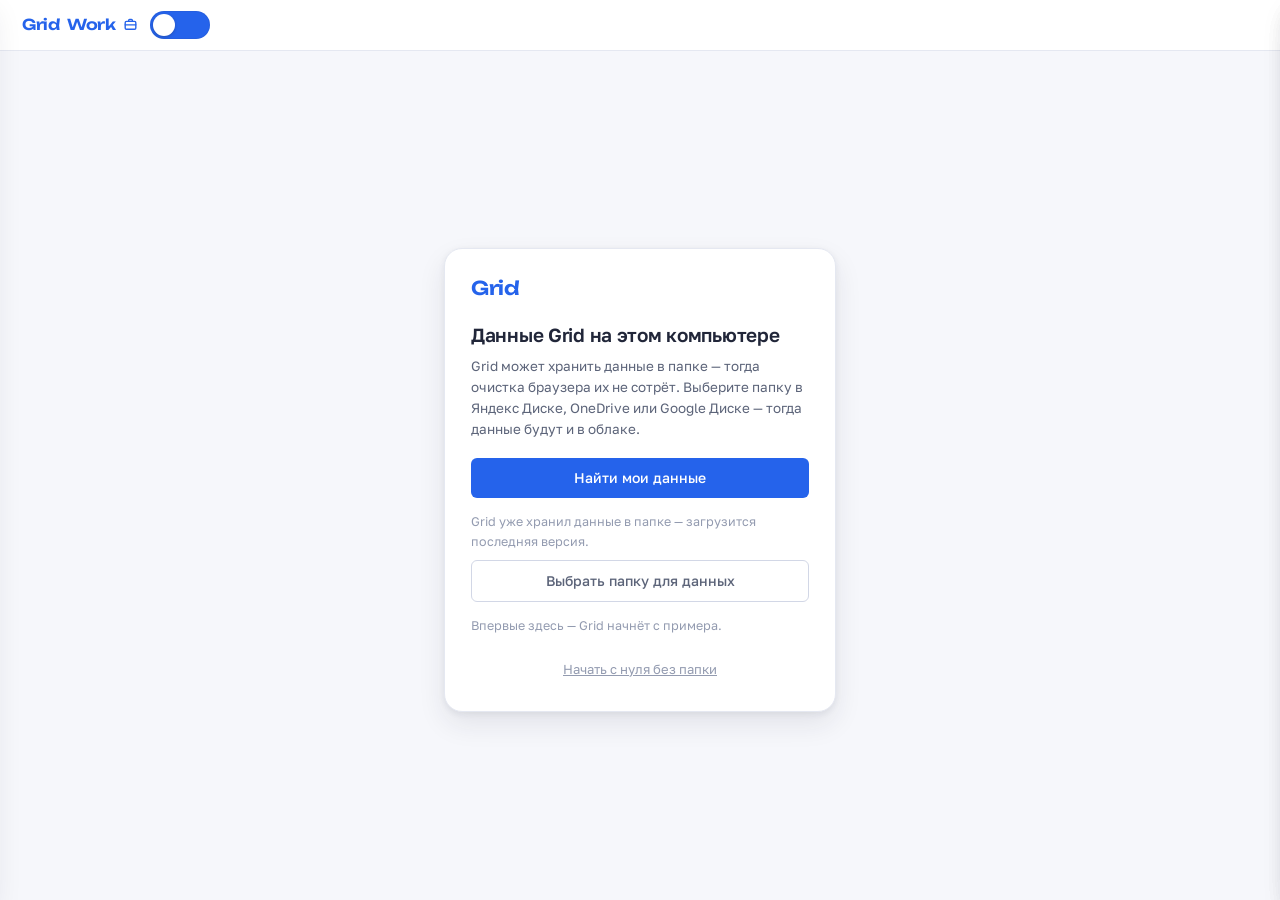
==== commit 59172fb9: "Папка Grid — основное хранилище на компьютере Где браузер умеет работать с папками (Chrome, Edge, Ян" ====
--- a/grid.html
+++ b/grid.html
@@ -735,7 +735,25 @@
 .set p{margin:0;color:var(--ink-2)}
 .set p.small{font-size:12.5px;color:var(--ink-3)}
 /* «О Grid»: подзаголовки конфиденциальности, условий и лицензий */
-.set .ab-h{margin:6px 0 -4px;font-size:13px;font-weight:600;color:var(--ink)}
+.set h4{margin:6px 0 -4px;font-size:13px;font-weight:600;color:var(--ink)}
+.set .snaps{display:flex;flex-direction:column}
+.set .snap{display:flex;align-items:center;justify-content:space-between;gap:10px;padding:7px 0;border-top:1px solid var(--line);
+  font-size:13px;color:var(--ink-2)}
+.set .snap b{font-weight:600;color:var(--ink)}
+.set .snap .btn{flex:none;min-height:34px;padding:6px 12px;font-size:12.5px}
+.set .fline{font-size:13px;color:var(--ink-2)}
+.set .fline.warn{color:var(--danger)}
+/* папка Grid: значок в шапке и плашка под ней */
+.fstat{display:inline-flex;align-items:center;gap:5px;flex:none;padding:4px 9px;border:0;border-radius:99px;
+  background:none;color:var(--ink-3);font-size:12px;cursor:pointer}
+.fstat:hover{background:var(--ground);color:var(--ink-2)}
+.fstat svg{width:15px;height:15px;fill:none;stroke:currentColor;stroke-width:1.8;stroke-linecap:round;stroke-linejoin:round}
+.fstat.warn{color:var(--danger);background:var(--danger-soft)}
+.fbar.warn{background:var(--danger-soft)}
+.gate .gsub{margin:6px 0 4px}
+.gate .gskip{display:block;margin:18px auto 0;padding:6px;border:0;background:none;color:var(--ink-3);font-size:13px;
+  text-decoration:underline;cursor:pointer}
+.gate .gskip:hover{color:var(--ink)}
 .set .ab-lic{margin:0;padding-left:18px;color:var(--ink-2);font-size:12.5px;display:flex;flex-direction:column;gap:3px}
 .set .ab-lic a{color:var(--accent)}
 .set .ab-tg{align-items:center;column-gap:12px}
@@ -956,6 +974,7 @@
       <span class="mark" id="logo"><span>Grid</span><span id="modeName">Work</span><span class="mark-ic" id="modeIcon"></span></span>
       <button class="mode-switch" id="modeSwitch" role="switch" aria-checked="false" aria-label="Личный режим Grid Life"><span class="knob"></span></button>
     </div>
+    <button class="fstat" id="folderStat" data-fstat="1" hidden></button>
     <span class="rail-sep work-only"></span>
     <button class="b-title work-only" id="boardTitle" title="Переименовать проект">Проект</button>
     <div class="tally work-only" id="tally"></div>
@@ -980,6 +999,7 @@
     </div>
   </header>
 
+  <div class="notice fbar" id="folderBar" role="status" hidden></div>
   <div class="notice work-only" id="notice" hidden></div>
 
   <nav class="tabs work-only" id="tabs" role="tablist"></nav>
@@ -1184,7 +1204,7 @@
    они одинаковы на всех устройствах человека */
 /* push: какие события присылать, тихие часы и пояс (по нему сервер считает 9:00 и тихие часы) */
 var PREFS={view:"board",hideDone:false,density:"normal",weekStart:1,dateFmt:"short",
-  pushDue:true,pushAssigned:true,pushComment:true,quiet:true,quietFrom:"22:00",quietTo:"08:00",tz:"",backupEvery:"week"};
+  pushDue:true,pushAssigned:true,pushComment:true,quiet:true,quietFrom:"22:00",quietTo:"08:00",tz:""};
 function prefs(){var s=(me()||{}).settings;return Object.assign({},PREFS,s&&typeof s==="object"?s:{});}
 /* вид и «скрывать выполненные» действуют с открытия Grid Work */
 function applyPrefs(){
@@ -1406,6 +1426,10 @@
    localStorage, а если их нет — кладётся пример. */
 var WORK_DB="grid-work",OLD_KEY="grid.board.v4";
 function idbDone(r){return new Promise(function(res,rej){r.onsuccess=function(){res(r.result);};r.onerror=function(){rej(r.error);};});}
+/* Все записи хранилища. В приватном окне Safari запись, которую прервала
+   перезагрузка страницы, оставляет «призраков» — пустые (undefined) строки
+   на месте новых ключей; таких записей не было, сохранённые раньше целы. */
+function idbAll(os){return idbDone(os.getAll()).then(function(rows){return rows.filter(function(x){return x!==undefined;});});}
 function openWorkDB(){
   if(!window.indexedDB) return Promise.reject(new Error("браузер не поддерживает хранение данных"));
   var r=indexedDB.open(WORK_DB,1);
@@ -1431,7 +1455,7 @@
   navigator.storage.persist().then(function(p){S.persisted=p;renderSettings();},function(){});
 }
 function localStore(){
-  var db=null,data={},meta={},subs={};
+  var db=null,data={},meta={},subs={},fresh=false;
   function tx(stores,fn){
     return new Promise(function(res,rej){
       var t=db.transaction(stores,"readwrite"); fn(t);
@@ -1459,13 +1483,14 @@
   }
   var ready=openWorkDB().then(function(d){
     db=d;
-    return Promise.all(COLLS.concat(["meta"]).map(function(c){return idbDone(db.transaction(c).objectStore(c).getAll());}));
+    return Promise.all(COLLS.concat(["meta"]).map(function(c){return idbAll(db.transaction(c).objectStore(c));}));
   }).then(function(r){
     COLLS.forEach(function(c,i){data[c]=r[i];});
     r[COLLS.length].forEach(function(x){meta[x.key]=x.value;});
     if(meta.started) return;
     var old=null; try{old=JSON.parse(localStorage.getItem(OLD_KEY));}catch(e){}
     var first=old&&old.projects?fromOld(old):{data:starter(),me:"m-1",sample:true};
+    fresh=!!first.sample;
     COLLS.forEach(function(c){data[c]=first.data[c]||[];});
     Object.assign(meta,{started:Date.now(),me:first.me,sample:!!first.sample});
     return writeAll(data,meta).then(function(){
@@ -1474,6 +1499,8 @@
   }).then(function(){return meta;});
   return {
     kind:"local",refetch:function(){},ready:ready,meta:meta,
+    /* открылся без данных: при этом открытии положили пример */
+    isFresh:function(){return fresh;},
     setMeta:function(k,v){meta[k]=v;return saved(tx(["meta"],function(t){t.objectStore("meta").put({key:k,value:v});}));},
     subscribe:function(c,cb){(subs[c]=subs[c]||[]).push(cb);
       ready.then(function(){cb(data[c].slice());});
@@ -1495,15 +1522,15 @@
       return saved(tx(Object.keys(gone),function(t){
         Object.keys(gone).forEach(function(k){gone[k].forEach(function(x){t.objectStore(k).delete(x);});});}));
     },
-    /* «Очистить и начать с нуля»: остаётся только профиль хозяина устройства */
-    reset:function(){
-      var mine=find(data.profiles,meta.me);
-      COLLS.forEach(function(c){data[c]=[];});
-      if(mine) data.profiles=[mine];
+    /* все коллекции разом — из снимка; meta (хозяин устройства) остаётся */
+    replace:function(d){
+      COLLS.forEach(function(c){data[c]=(d[c]||[]).slice();});
       meta.sample=false;
       COLLS.forEach(emit);
       return saved(writeAll(data,meta));
-    }
+    },
+    /* «Очистить и начать с нуля»: остаётся только профиль хозяина устройства */
+    reset:function(){var mine=find(data.profiles,meta.me);return this.replace({profiles:mine?[mine]:[]});}
   };
 }
 function starter(){
@@ -3380,43 +3407,13 @@
     return new Promise(function(res){var fr=new FileReader();fr.onload=function(){res(fr.result);};fr.readAsDataURL(r.data);});
   });
 }
-function exportBackup(){
-  var d=backupData(S.bk.all),n=0;
-  if(!d.projects.length){flash("Нет проектов для копии");return;}
-  if(!S.bk.files) d.files=[];
-  d.files.reduce(function(p,f){
-    return p.then(function(){
-      return fileData(f).then(function(x){f.data=x;delete f.blob;flash("Собираем файлы: "+(++n)+" из "+d.files.length);});
-    });
-  },Promise.resolve()).then(function(){
-    var name="Grid Work — "+fileName(S.bk.all?"все проекты":d.projects[0].name,"проект")+" — "+todayISO()+".json";
-    saveBlob(new Blob([JSON.stringify(d)],{type:"application/json"}),name);
-    flash("Копия сохранена: "+name);
-    /* на устройстве помним, когда сохраняли, — для напоминания о копии */
-    if(S.store.setMeta) S.store.setMeta("lastBackupAt",Date.now()).then(function(){renderNotice();renderSettings();});
-  }).catch(function(e){flash("Копия не собралась: "+((e&&e.message)||"нет связи с хранилищем"));});
-}
-function pickBackup(){
-  filePick.value=""; filePick.accept=".json,application/json";
-  filePick.onchange=function(){var f=filePick.files&&filePick.files[0];filePick.accept="";if(f) readBackup(f);};
-  filePick.click();
-}
-function readBackup(file){
-  var fr=new FileReader();
-  fr.onload=function(){
-    var d=null; try{d=JSON.parse(fr.result);}catch(e){}
-    if(!d||d.app!==BACKUP_APP||!Array.isArray(d.projects)||!d.projects.length){flash("Это не резервная копия Grid Work");return;}
-    var nf=(d.files||[]).filter(function(f){return f.data;}).length;
-    if(!confirm("Копия от "+fmtWhen(d.exportedAt)+": проектов — "+d.projects.length+", задач — "+(d.cards||[]).length+
-      ", файлов — "+nf+".\n\nОни добавятся как новые проекты, то, что уже есть, не изменится. "+
-      (COLLAB?"Вы станете владельцем, команда из копии получит приглашения. ":"Ответственные из копии появятся в списке участников. ")+
-      "Восстановить?")) return;
-    w(restoreBackup(d).then(function(ids){
-      closeSettings(); switchProject(ids[0]);
-      flash("Восстановлено проектов: "+ids.length);
-    }));
-  };
-  fr.readAsText(file);
+/* часть Grid Work для общей копии: все проекты с файлами (base64) */
+function workCopyPart(){
+  var d=backupData(true);
+  if(!d.projects.length) return Promise.resolve(null);
+  return d.files.reduce(function(p,f){
+    return p.then(function(){return fileData(f).then(function(x){f.data=x;delete f.blob;});});
+  },Promise.resolve()).then(function(){return d;});
 }
 function restoreBackup(d){
   var map={},mine=String(S.email||(me()||{}).email||"").toLowerCase(),names=liveProjects().map(function(p){return p.name;});
@@ -3497,9 +3494,697 @@
   }).then(function(){return created;});
 }
 
+/* ═════════ папка Grid, копия и снимки: Grid Work и Grid Life вместе ═════════ */
+/* На сервер ничего не уходит.
+   Папка Grid (компьютер, где браузер умеет работать с папками) — основное
+   хранилище, браузер — рабочая копия; см. «папка Grid» ниже.
+   Копия — один файл JSON с обоими режимами (части — те же, что у прежних
+   отдельных копий, и старые файлы тоже восстанавливаются): «Сохранить копию»,
+   на телефоне — меню «Поделиться».
+   Снимки — раз в день при открытии, последние 7, в IndexedDB grid-backup;
+   спасают от ошибок, но лежат там же, где данные. Файл вложения в снимках
+   хранится один раз (blobs, ключ w:id или l:id), сколько бы снимков его ни помнили.
+   С совместной работой Grid Work живёт на сервере — в снимки попадает только
+   Grid Life, а папки Grid нет. */
+var COPY_APP="grid",KEEP=7;
+var FOLDER_OK=!COLLAB&&typeof window.showDirectoryPicker==="function"&&!matchMedia("(pointer: coarse)").matches;
+var SHARE_OK=(function(){
+  try{return matchMedia("(pointer: coarse)").matches&&!!navigator.canShare&&
+    navigator.canShare({files:[new File(["{}"],"grid.json",{type:"application/json"})]});}catch(e){return false;}
+})();
+var BK={db:null,meta:{},ver:0,prep:null,prepTimer:0,q:Promise.resolve(),timer:0,first:0,perm:"",ahead:null,later:"",error:"",
+  history:null,fileNames:null};
+function bkDB(){
+  if(!BK.dbP) BK.dbP=new Promise(function(res,rej){
+    if(!window.indexedDB){rej(new Error("браузер не поддерживает хранение данных"));return;}
+    var r=indexedDB.open("grid-backup",1);
+    r.onupgradeneeded=function(){
+      var d=r.result;
+      d.createObjectStore("snaps",{keyPath:"id"}); d.createObjectStore("blobs",{keyPath:"key"}); d.createObjectStore("meta",{keyPath:"key"});
+    };
+    r.onsuccess=function(){res(r.result);}; r.onerror=function(){rej(r.error);};
+  }).then(function(db){
+    BK.db=db;
+    return idbAll(db.transaction("meta").objectStore("meta"));
+  }).then(function(rows){rows.forEach(function(x){BK.meta[x.key]=x.value;});})
+    .catch(function(e){BK.dbP=null;throw e;});   /* не открылось — в следующий раз пробуем снова */
+  return BK.dbP;
+}
+function bkTx(stores,fn){
+  return new Promise(function(res,rej){
+    var t=BK.db.transaction(stores,"readwrite"); fn(t);
+    t.oncomplete=function(){res();}; t.onerror=t.onabort=function(){rej(t.error);};
+  });
+}
+function bkSet(k,v){BK.meta[k]=v;return bkTx(["meta"],function(t){t.objectStore("meta").put({key:k,value:v});});}
+function bkHash(s){
+  var h=0x811c9dc5;
+  for(var i=0;i<s.length;i++){h^=s.charCodeAt(i);h=Math.imul(h,16777619);}
+  return (h>>>0).toString(36)+"."+s.length;
+}
+function bkRefresh(){renderNotice();GridLife.refresh();renderSettings();renderFolderStat();renderFolderBar();}
+/* любая правка в Grid Work или Grid Life */
+function bkChanged(){BK.ver++;if(BK.db&&folder()) scheduleFolder();}
+
+/* что сейчас на устройстве: строки без файлов, файлы отдельно (Blob) */
+function bkState(){
+  return GridLife.raw().then(function(life){
+    var work=null,blobs={};
+    function strip(pre){return function(r){
+      if(!r.blob) return r;
+      blobs[pre+r.id]=r.blob; var o=Object.assign({},r); delete o.blob; return o;};}
+    if(!COLLAB&&S.store&&S.store.kind==="local"){
+      work={}; COLLS.forEach(function(c){work[c]=(S[c]||[]).map(strip("w:"));});
+    }
+    if(life) life.files=life.files.map(strip("l:"));
+    function part(rows,pre){
+      if(!rows) return {sig:"",size:0};
+      var json=JSON.stringify(rows);
+      return {sig:bkHash(json),size:Object.keys(blobs).reduce(function(s,k){return s+(k.indexOf(pre)===0?blobs[k].size:0);},json.length)};
+    }
+    var pw=part(work,"w:"),pl=part(life,"l:");
+    return {work:work,life:life,blobs:blobs,sig:{work:pw.sig,life:pl.sig},size:{work:pw.size,life:pl.size}};
+  });
+}
+
+/* ── копия ── */
+/* noLife — без Grid Life (PIN не ввели) */
+function buildCopy(noLife){
+  var ver=BK.ver;
+  return Promise.all([workCopyPart(),noLife?null:GridLife.copyPart()]).then(function(r){
+    if(!r[0]&&!r[1]) throw new Error("в Grid пока нет данных");
+    return {ver:ver,name:"Grid — копия — "+todayISO()+".json",
+      json:JSON.stringify({app:COPY_APP,version:1,exportedAt:Date.now(),work:r[0],life:r[1]})};
+  });
+}
+/* Safari открывает «Поделиться» только прямо из нажатия — копию для него собираем заранее */
+function prepCopy(){
+  if(!SHARE_OK||BK.prep&&BK.prep.ver===BK.ver) return;
+  clearTimeout(BK.prepTimer);
+  BK.prepTimer=setTimeout(function(){
+    if(BK.prep&&BK.prep.ver===BK.ver) return;
+    BK.prep={ver:BK.ver};
+    buildCopy().then(function(c){if(BK.prep&&BK.prep.ver===c.ver) BK.prep=c;},function(){BK.prep=null;});
+  },1500);
+}
+/* «Сохранить копию»: на телефоне — меню «Поделиться», иначе — скачивание.
+   Ответ — true, если копия сохранена */
+function saveCopy(){
+  return GridLife.copyAllowed().then(function(life){
+    if(life===null) return false;
+    var c=life&&BK.prep&&BK.prep.ver===BK.ver&&BK.prep.json?BK.prep:null;
+    if(c) return deliverCopy(c);
+    flash("Собираем копию…");
+    return buildCopy(!life).then(function(c){if(SHARE_OK&&life) BK.prep=c;return deliverCopy(c);},
+      function(e){flash("Копия не собралась: "+((e&&e.message)||"нет связи с хранилищем"));return false;});
+  });
+}
+function deliverCopy(c){
+  var file=new File([c.json],c.name,{type:"application/json"});
+  if(!SHARE_OK){saveBlob(file,c.name);return copySaved(c.name);}
+  return navigator.share({files:[file],title:c.name}).then(function(){return copySaved(c.name);},function(e){
+    if(e&&e.name==="AbortError") return false;
+    if(e&&e.name==="NotAllowedError"){flash("Копия готова — нажмите «Сохранить копию» ещё раз");return false;}
+    saveBlob(file,c.name); return copySaved(c.name);
+  });
+}
+function copySaved(name){
+  return bkDB().then(function(){return bkSet("lastCopyAt",Date.now());}).then(function(){
+    flash("Копия сохранена: "+name); bkRefresh(); return true;
+  });
+}
+function pickCopy(){
+  filePick.value=""; filePick.accept=".json,application/json";
+  filePick.onchange=function(){
+    var f=filePick.files&&filePick.files[0]; filePick.accept="";
+    if(f) f.text().then(readCopy).catch(function(e){flash("Не удалось восстановить: "+((e&&e.message)||"файл повреждён"));});
+  };
+  filePick.click();
+}
+/* общая копия или прежняя отдельная копия Grid Work либо Grid Life */
+function readCopy(txt){
+  var d=null; try{d=JSON.parse(txt);}catch(e){}
+  var wk=d&&(d.app===COPY_APP?d.work:d.app===BACKUP_APP?d:null),lf=d&&(d.app===COPY_APP?d.life:d.app==="grid-life"?d:null);
+  if(wk&&!(Array.isArray(wk.projects)&&wk.projects.length)) wk=null;
+  if(lf&&!Array.isArray(lf.tasks)) lf=null;
+  if(!wk&&!lf){flash("Это не резервная копия Grid");return;}
+  var text=[];
+  if(wk) text.push("Grid Work: проектов — "+wk.projects.length+", задач — "+(wk.cards||[]).length+", файлов — "+
+    (wk.files||[]).filter(function(f){return f.data;}).length+". Они добавятся как новые проекты, то, что уже есть, не изменится."+
+    (COLLAB?" Вы станете их владельцем, команда из копии получит приглашения.":""));
+  if(lf) text.push("Grid Life: задач — "+lf.tasks.length+". Они заменят задачи Grid Life на этом устройстве.");
+  return GridLife.dialog("Восстановить копию от "+fmtWhen(d.exportedAt)+"?",text.join(" "),wk&&lf
+      ?[["all","Восстановить всё","main"],["work","Только Grid Work"],["life","Только Grid Life"],["","Отмена"]]
+      :[[wk?"work":"life","Восстановить","main"],["","Отмена"]]).then(function(v){
+    if(!v) return;
+    var p=Promise.resolve(),done=[];
+    if(lf&&v!=="work") p=p.then(function(){return GridLife.fromCopy(lf);}).then(function(){done.push("Grid Life");});
+    if(wk&&v!=="life") p=p.then(function(){return restoreBackup(wk);}).then(function(ids){switchProject(ids[0]);done.push("Grid Work");});
+    return w(p.then(function(){closeSettings();flash("Восстановлено из копии: "+done.join(" и "));}));
+  });
+}
+
+/* ── папка Grid: основное хранилище на компьютере ── */
+/* Где браузер умеет работать с папками (Chrome, Edge, Яндекс Браузер на
+   компьютере), данные живут в выбранной папке, а браузер — рабочая копия:
+   изменения уходят в папку через 3–5 секунд, и очистка браузера их не сотрёт.
+   В папке: grid.json — всё состояние Grid Work и Grid Life (как в снимке, с
+   корзиной, и ещё PIN Grid Life), files/ — вложения, каждое пишется один раз,
+   history/ — последнее состояние каждого из 7 последних дней работы и версии,
+   отложенные при выборе. rev — метка записи: другая метка в папке значит, что файл записал
+   другой компьютер или браузер. Сливать версии Grid не пытается — человек
+   выбирает, какую оставить, вторая уходит в историю. */
+var DATA_FILE="grid.json",FOLDER_APP="grid-folder",HISTORY_DAYS=7;
+function folder(){return FOLDER_OK&&BK.meta.dir||null;}
+function errText(e){return (e&&(e.message||e.name))||"ошибка записи";}
+function hhmm(d){return String(d.getHours()).padStart(2,"0")+"-"+String(d.getMinutes()).padStart(2,"0");}
+function bkSetAll(o){
+  Object.assign(BK.meta,o);
+  return bkTx(["meta"],function(t){Object.keys(o).forEach(function(k){t.objectStore("meta").put({key:k,value:o[k]});});});
+}
+function sub(dir,name){return dir.getDirectoryHandle(name,{create:true});}
+function names(dir){
+  var out=[],it=dir.keys();
+  function next(){return it.next().then(function(r){if(r.done) return out;out.push(r.value);return next();});}
+  return next();
+}
+function writeText(dir,name,data){
+  return dir.getFileHandle(name,{create:true}).then(function(h){return h.createWritable();})
+    .then(function(w){return w.write(data).then(function(){return w.close();});});
+}
+function readText(dir,name){return dir.getFileHandle(name).then(function(h){return h.getFile();}).then(function(f){return f.text();});}
+/* файл вложения: w:id → files/w-id */
+function blobName(k){return k.replace(":","-").replace(/[^\w.-]/g,"_");}
+/* дела папки идут по одному: запись, загрузка, выбор версии */
+function inFolder(fn){
+  var p=BK.q.then(fn);
+  BK.q=p.catch(function(){});
+  return p.then(function(r){bkRefresh();return r;},function(e){bkRefresh();throw e;});
+}
+
+/* состояние для папки: как для снимка, плюс PIN Grid Life и хозяин устройства */
+function folderState(){
+  return Promise.all([bkState(),GridLife.pin()]).then(function(r){
+    var st=r[0],me=S.store&&S.store.meta&&S.store.meta.me||"";
+    st.pin=r[1]; st.me=me;
+    st.fsig=bkHash(st.sig.work+"|"+st.sig.life+"|"+JSON.stringify(st.pin)+"|"+me);
+    return st;
+  });
+}
+function folderDoc(st,rev){
+  return {app:FOLDER_APP,version:1,rev:rev,savedAt:Date.now(),me:st.me,work:st.work,
+    life:st.life&&Object.assign({},st.life,{pin:st.pin})};
+}
+/* что в папке сейчас: метка и время записи; текст читаем, только если файл менялся (или папка новая) */
+function readHead(dir,fresh){
+  return dir.getFileHandle(DATA_FILE).then(function(h){return h.getFile();}).then(function(f){
+    if(!fresh&&BK.meta.dataRev&&f.lastModified===BK.meta.dataMtime)
+      return {rev:BK.meta.dataRev,savedAt:BK.meta.dataSavedAt,mtime:f.lastModified};
+    return f.text().then(function(t){
+      var d=null; try{d=JSON.parse(t);}catch(e){}
+      if(!d||d.app!==FOLDER_APP) throw new Error("файл "+DATA_FILE+" в папке повреждён или не от Grid");
+      return {rev:d.rev,savedAt:d.savedAt,mtime:f.lastModified,text:t,data:d};
+    });
+  },function(e){if(e&&e.name==="NotFoundError") return null; throw e;});
+}
+/* вложения — отдельными файлами, каждое один раз */
+function putFiles(dir,blobs){
+  var keys=Object.keys(blobs);
+  if(!keys.length) return Promise.resolve();
+  return sub(dir,"files").then(function(fd){
+    return (BK.fileNames?Promise.resolve(BK.fileNames):names(fd).then(function(l){return (BK.fileNames=new Set(l));})).then(function(have){
+      return keys.filter(function(k){return !have.has(blobName(k));}).reduce(function(p,k){
+        return p.then(function(){return writeText(fd,blobName(k),blobs[k]);}).then(function(){have.add(blobName(k));});
+      },Promise.resolve());
+    });
+  });
+}
+
+/* ── история в папке ── */
+function readHistory(dir){
+  return sub(dir,"history").then(names).then(function(l){
+    return (BK.history=l.filter(function(n){return /^grid-\d{4}-\d\d-\d\d.*\.json$/.test(n);}).sort().reverse());
+  });
+}
+function histLabel(n){
+  var m=/^grid-(\d{4})-(\d\d)-(\d\d)(?: (\d\d)-(\d\d) (.+))?\.json$/.exec(n); if(!m) return n;
+  var day=Number(m[3])+" "+MONTHS[Number(m[2])-1]+" "+m[1];
+  return m[4]?day+", "+m[4]+":"+m[5]+" · "+m[6]:day;
+}
+function setAside(dir,text,label){
+  return sub(dir,"history").then(function(hd){return writeText(hd,"grid-"+todayISO()+" "+hhmm(new Date())+" "+label+".json",text);})
+    .then(function(){return readHistory(dir);});
+}
+/* состояние этого браузера — в историю папки, вместе с вложениями */
+function asideBrowser(dir,label){
+  return folderState().then(function(st){
+    return putFiles(dir,st.blobs).then(function(){return setAside(dir,JSON.stringify(folderDoc(st,uid("r"))),label);});
+  });
+}
+/* Первая запись нового дня кладёт прежнее состояние в историю как версию того дня.
+   Версий дня храним 7 последних (дни, когда Grid меняли, — после отпуска история не пустеет),
+   отложенных — за 7 дней; лишние удаляем, а с ними вложения, которых больше нигде нет. */
+function rotate(dir,head,st){
+  var day=head&&head.savedAt?iso(new Date(head.savedAt)):"";
+  if(!day||day>=todayISO()) return Promise.resolve();
+  var edge=iso(new Date(Date.now()-(HISTORY_DAYS-1)*864e5));
+  return sub(dir,"history").then(function(hd){
+    return (head.text?Promise.resolve(head.text):readText(dir,DATA_FILE)).then(function(t){
+      return writeText(hd,"grid-"+day+".json",t);
+    }).then(function(){return names(hd);}).then(function(l){
+      var old=l.filter(function(n){return /^grid-\d{4}-\d\d-\d\d\.json$/.test(n);}).sort().reverse().slice(HISTORY_DAYS)
+        .concat(l.filter(function(n){var m=/^grid-(\d{4}-\d\d-\d\d) /.exec(n);return m&&m[1]<edge;}));
+      return Promise.all(old.map(function(n){return hd.removeEntry(n);})).then(function(){
+        return Promise.all(l.filter(function(n){return old.indexOf(n)<0&&/\.json$/.test(n);}).map(function(n){
+          return readText(hd,n).then(function(t){return JSON.parse(t);},function(){return null;});
+        }));
+      });
+    }).then(function(docs){return gcFiles(dir,st,docs);});
+  }).then(function(){return readHistory(dir);});
+}
+function docFiles(d,used){
+  if(d.work) (d.work.files||[]).forEach(function(f){used[blobName("w:"+f.id)]=1;});
+  if(d.life) (d.life.files||[]).forEach(function(f){used[blobName("l:"+f.id)]=1;});
+}
+function gcFiles(dir,st,docs){
+  if(docs.some(function(d){return !d;})) return;     /* какую-то версию не прочитать (облако ещё качает) — не рискуем */
+  var used={};
+  docFiles(st,used); docs.forEach(function(d){docFiles(d,used);});
+  return sub(dir,"files").then(function(fd){
+    return names(fd).then(function(l){
+      return Promise.all(l.filter(function(n){return !used[n];}).map(function(n){return fd.removeEntry(n);})).then(function(){
+        BK.fileNames=new Set(l.filter(function(n){return used[n];}));
+      });
+    });
+  });
+}
+
+/* ── запись и загрузка ── */
+function writeData(dir,st,head){
+  var doc=folderDoc(st,uid("r"));
+  return rotate(dir,head,st).then(function(){return putFiles(dir,st.blobs);})
+    .then(function(){return writeText(dir,DATA_FILE,JSON.stringify(doc));})
+    .then(function(){return dir.getFileHandle(DATA_FILE);}).then(function(h){return h.getFile();})
+    .then(function(f){
+      return bkSetAll({dataRev:doc.rev,dataSig:st.fsig,dataMtime:f.lastModified,dataSavedAt:doc.savedAt,dataAt:Date.now()});
+    });
+}
+/* через 3 секунды после правки, но не позже 5 секунд после первой несохранённой */
+function scheduleFolder(){
+  if(!folder()) return;
+  var now=Date.now();
+  if(!BK.first) BK.first=now;
+  clearTimeout(BK.timer);
+  BK.timer=setTimeout(saveFolder,Math.max(0,Math.min(now+3e3,BK.first+5e3)-now));
+}
+/* Записать в папку несохранённое. Если файл в папке записал кто-то ещё —
+   ничего не трогаем: плашка предлагает загрузить его или выбрать версию. */
+function saveFolder(){
+  clearTimeout(BK.timer); BK.timer=0; BK.first=0;
+  var dir=folder(); if(!dir) return Promise.resolve();
+  return inFolder(function(){
+    return dir.queryPermission({mode:"readwrite"}).then(function(p){
+      BK.perm=p; if(p!=="granted") return;          /* изменения ждут в браузере */
+      return Promise.all([readHead(dir),folderState()]).then(function(r){
+        var head=r[0],st=r[1];
+        if(head&&head.rev!==BK.meta.dataRev){BK.ahead={head:head,dirty:st.fsig!==BK.meta.dataSig};return;}
+        BK.ahead=null;
+        if(head&&st.fsig===BK.meta.dataSig) return;
+        return writeData(dir,st,head);
+      });
+    }).then(function(){BK.error="";},function(e){BK.error=errText(e);});
+  });
+}
+/* версию из папки — в браузер; вложения берём из files/ */
+function applyDoc(dir,d){
+  var miss=0;
+  return sub(dir,"files").then(function(fd){
+    function attach(rows,pre){
+      return Promise.all((rows||[]).map(function(f){
+        return fd.getFileHandle(blobName(pre+f.id)).then(function(h){return h.getFile();}).then(function(file){
+          return file.arrayBuffer().then(function(b){f.blob=new Blob([b],{type:f.mime||file.type||"application/octet-stream"});});
+        },function(){miss++;});
+      }));
+    }
+    return Promise.all([d.work&&attach(d.work.files,"w:"),d.life&&attach(d.life.files,"l:")]);
+  }).then(function(){
+    if(!d.work||!S.store||!S.store.replace) return;
+    S.open=null; S.openNote=null; closeDrawer();
+    return S.store.replace(d.work).then(function(){
+      if(d.me){S.me=d.me;return S.store.setMeta("me",d.me);}
+    }).then(renderAll);
+  }).then(function(){
+    if(d.life) return GridLife.load(d.life).then(function(){GridLife.setPin(d.life.pin||null);});
+  }).then(function(){
+    if(miss) flash("Не все вложения нашлись в папке ("+miss+") — возможно, облако ещё не докачало их");
+  });
+}
+/* загруженная версия — теперь сохранённая */
+function loadedFrom(head){
+  return folderState().then(function(st){
+    BK.ahead=null;
+    return bkSetAll({dataRev:head.rev,dataSig:st.fsig,dataMtime:head.mtime,dataSavedAt:head.savedAt,dataAt:Date.now()});
+  });
+}
+/* «Загрузить» / «Оставить версию из папки»: своё, если было, — в историю */
+function takeFolder(){
+  var dir=folder(),a=BK.ahead; if(!dir||!a) return Promise.resolve();
+  return inFolder(function(){
+    return (a.dirty?asideBrowser(dir,"из этого браузера"):Promise.resolve())
+      .then(function(){return a.head.data||readText(dir,DATA_FILE).then(JSON.parse);})
+      .then(function(d){return applyDoc(dir,d);}).then(function(){return loadedFrom(a.head);})
+      .then(function(){flash("Загружена версия из папки — от "+fmtWhen(a.head.savedAt));});
+  }).catch(function(e){flash("Не удалось загрузить из папки: "+errText(e));});
+}
+/* «Оставить версию этого браузера»: та, что в папке, — в историю */
+function keepBrowser(){
+  var dir=folder(),a=BK.ahead; if(!dir||!a) return Promise.resolve();
+  return inFolder(function(){
+    return (a.head.text?Promise.resolve(a.head.text):readText(dir,DATA_FILE)).then(function(t){return setAside(dir,t,"из папки");})
+      .then(folderState).then(function(st){BK.ahead=null;return writeData(dir,st,null);})
+      .then(function(){flash("В папке — версия этого браузера, вторая сохранена в истории папки");});
+  }).catch(function(e){flash("Не удалось записать в папку: "+errText(e));});
+}
+function loadHistory(name){
+  var dir=folder(); if(!dir) return;
+  GridLife.dialog("Загрузить версию: "+histLabel(name)+"?",
+    "Данные Grid Work и Grid Life заменятся этой версией. То, что сейчас, сохранится в истории папки.",
+    [["go","Загрузить","main"],["","Отмена"]]).then(function(v){
+    if(!v) return;
+    return inFolder(function(){
+      return asideBrowser(dir,"до загрузки").then(function(){return sub(dir,"history");})
+        .then(function(hd){return readText(hd,name);}).then(function(t){return applyDoc(dir,JSON.parse(t));})
+        .then(folderState).then(function(st){BK.ahead=null;return writeData(dir,st,null);})
+        .then(function(){closeSettings();flash("Загружена версия: "+histLabel(name));});
+    }).catch(function(e){flash("Не удалось загрузить версию: "+errText(e));});
+  });
+}
+
+/* ── выбор папки, доступ, отключение ── */
+function connectFolder(h){
+  BK.fileNames=null; BK.ahead=null; BK.error=""; BK.perm="granted";
+  return bkSetAll({dir:h,dataRev:"",dataSig:"",dataMtime:0,dataSavedAt:0,dataAt:0}).then(function(){return readHistory(h);});
+}
+/* find — «Найти мои данные»; fresh — с экрана первого запуска: в браузере только пример.
+   Ответ — true, если папка подключена. */
+function pickFolder(find,fresh){
+  return window.showDirectoryPicker({id:"grid-data",mode:"readwrite"}).then(function(h){
+    return readHead(h,true).then(function(head){
+      if(!head){
+        if(!find) return connectFolder(h).then(saveFolder).then(function(){flash("Данные Grid хранятся в папке «"+h.name+"»");return true;});
+        return GridLife.dialog("В папке «"+h.name+"» нет данных Grid","Выберите другую папку — или храните данные Grid в этой.",
+          [["here","Хранить данные здесь","main"],["other","Выбрать другую папку"],["","Отмена"]]).then(function(v){
+          if(v==="other") return pickFolder(true,fresh);
+          if(v!=="here") return false;
+          return connectFolder(h).then(saveFolder).then(function(){return true;});
+        });
+      }
+      var when="Версия от "+fmtWhen(head.savedAt)+".";
+      return GridLife.dialog("В папке «"+h.name+"» есть данные Grid",find||fresh?when:when+
+          " Загрузить их или записать туда данные этого браузера? Вторая версия сохранится в истории папки.",
+        find||fresh?[["load","Загрузить","main"],["","Отмена"]]
+          :[["load","Загрузить из папки","main"],["mine","Записать данные этого браузера"],["","Отмена"]]).then(function(v){
+        if(!v) return false;
+        return connectFolder(h).then(function(){
+          BK.ahead={head:head,dirty:!fresh};
+          return v==="load"?takeFolder():keepBrowser();
+        }).then(function(){return true;});
+      });
+    });
+  },function(e){
+    if(!e||e.name!=="AbortError") flash("Папку выбрать не удалось: "+errText(e));
+    return false;
+  });
+}
+function allowFolder(){
+  var dir=folder(); if(!dir) return;
+  dir.requestPermission({mode:"readwrite"}).then(function(p){
+    BK.perm=p;
+    if(p==="granted") return readHistory(dir).then(saveFolder);
+    bkRefresh();
+  },function(e){flash("Доступ не получен: "+errText(e));});
+}
+function folderOff(){
+  GridLife.dialog("Отключить папку Grid?","Данные останутся и в папке, и в браузере, но новые изменения в папку попадать не будут.",
+    [["off","Отключить","danger"],["","Отмена"]]).then(function(v){
+    if(!v) return;
+    clearTimeout(BK.timer); BK.timer=0; BK.ahead=null; BK.error=""; BK.history=null; BK.fileNames=null;
+    delete BK.meta.dir;
+    return bkTx(["meta"],function(t){t.objectStore("meta").delete("dir");}).then(bkRefresh);
+  });
+}
+
+/* ── экран первого запуска, плашка и значок в шапке ── */
+/* Grid открылся без данных, а браузер умеет работать с папками: первый ли это
+   запуск или браузер очистили — не различить, поэтому экран один */
+function folderGate(){
+  gateEl.classList.remove("work-only");
+  showGate('<div class="gate-mark">Grid</div><h1>Данные Grid на этом компьютере</h1>'+
+    "<p>Grid может хранить данные в папке — тогда очистка браузера их не сотрёт. Выберите папку в Яндекс Диске, "+
+      "OneDrive или Google Диске — тогда данные будут и в облаке.</p>"+
+    '<button class="btn" data-gfind="1">Найти мои данные</button>'+
+    '<p class="small gsub">Grid уже хранил данные в папке — загрузится последняя версия.</p>'+
+    '<button class="btn ghost" data-gnew="1">Выбрать папку для данных</button>'+
+    '<p class="small gsub">Впервые здесь — Grid начнёт с примера.</p>'+
+    '<button class="gskip" data-gskip="1">Начать с нуля без папки</button>',function(el){
+    el.onclick=function(e){
+      var t=e.target;
+      if(t.closest("[data-gfind]")) pickFolder(true,true).then(gateDone);
+      else if(t.closest("[data-gnew]")) pickFolder(false,true).then(gateDone);
+      else if(t.closest("[data-gskip]")) gateDone(true);
+    };
+  });
+}
+function gateDone(ok){
+  if(!ok) return;
+  gateEl.onclick=null; gateEl.classList.add("work-only"); hideGate();
+  bkSet("gate",0).then(bkRefresh);
+}
+function folderStatus(){
+  if(!folder()) return null;
+  if(BK.perm&&BK.perm!=="granted") return {text:"Нет доступа к папке Grid",warn:true};
+  if(BK.ahead) return {text:BK.ahead.dirty?"Две версии — выберите одну":"В папке новая версия",warn:true};
+  if(BK.error) return {text:"Не сохранено в папку",warn:true};
+  var at=BK.meta.dataAt,m=Math.floor((Date.now()-at)/60e3);
+  return {text:!at?"Сохраняем в папку…":"Сохранено в папку · "+(m<1?"только что":m<60?m+" мин назад":fmtWhen(at))};
+}
+function renderFolderStat(){
+  var el=$("#folderStat"),s=folderStatus();
+  el.hidden=!s||document.body.classList.contains("gated");
+  if(!s) return;
+  el.className="fstat"+(s.warn?" warn":"");
+  el.innerHTML=ic(s.warn?"urgent":"check")+"<span>"+esc(s.text)+"</span>";
+  el.title="Папка Grid «"+folder().name+"» — открыть настройки";
+}
+/* плашка под шапкой: доступ, версия из папки, сбой записи */
+function folderBarHTML(){
+  var dir=folder(),a=BK.ahead; if(!dir) return "";
+  var name=esc(dir.name),when=a?esc(fmtWhen(a.head.savedAt)):"";
+  if(BK.perm&&BK.perm!=="granted") return "<span><b>Нет доступа к папке Grid «"+name+"».</b> Изменения пока хранятся в браузере "+
+      "и попадут в папку, как только вы разрешите доступ. Чтобы браузер не спрашивал снова, выберите «Разрешать при каждом посещении».</span>"+
+    '<span class="row"><button class="btn" data-bkallow="1">Разрешить доступ к папке Grid</button></span>';
+  if(a&&a.dirty) return "<span><b>Данные изменены и здесь, и в папке Grid</b> (там версия от "+when+"). Выберите, какую оставить, — "+
+      "вторая сохранится в истории папки.</span>"+
+    '<span class="row"><button class="btn" data-fkeep="folder">Оставить версию из папки</button>'+
+      '<button class="btn ghost" data-fkeep="browser">Оставить версию этого браузера</button></span>';
+  if(a&&BK.later!==a.head.rev) return "<span><b>В папке Grid более новая версия</b> — от "+when+
+      ", с другого компьютера или браузера.</span>"+
+    '<span class="row"><button class="btn" data-fkeep="folder">Загрузить</button><button class="btn ghost" data-flater="1">Не сейчас</button></span>';
+  if(BK.error) return "<span><b>Не удалось сохранить в папку Grid:</b> "+esc(BK.error)+". Изменения пока в браузере.</span>"+
+    '<span class="row"><button class="btn" data-fretry="1">Повторить</button></span>';
+  return "";
+}
+function renderFolderBar(){
+  var el=$("#folderBar"),h=document.body.classList.contains("gated")?"":folderBarHTML();
+  el.hidden=!h; el.innerHTML=h;
+  el.classList.toggle("warn",!!h&&!(BK.ahead&&!BK.ahead.dirty&&!(BK.perm&&BK.perm!=="granted")&&!BK.error));
+}
+/* «Папка Grid» — один и тот же раздел в настройках Grid Work и Grid Life */
+function folderBody(){
+  var dir=folder(),hint='<p class="small">Выберите папку в Яндекс Диске, OneDrive или Google Диске — тогда данные будут и в облаке.</p>';
+  if(!dir) return "<p>Grid может хранить данные в папке на компьютере — тогда очистка браузера их не сотрёт. Браузер остаётся "+
+      "рабочей копией: изменения попадают в папку через несколько секунд, вложения — отдельными файлами.</p>"+
+    '<div class="row"><button class="btn" data-bkfolder="1">Выбрать папку для данных</button></div>'+hint;
+  var s=folderStatus(),denied=BK.perm&&BK.perm!=="granted";
+  return "<p>Данные Grid хранятся в папке «<b>"+esc(dir.name)+"</b>», браузер — рабочая копия.</p>"+
+    '<p class="fline'+(s.warn?" warn":"")+'">'+esc(s.text)+"</p>"+
+    '<div class="row">'+(denied?'<button class="btn" data-bkallow="1">Разрешить доступ к папке Grid</button>':"")+
+      '<button class="btn ghost" data-bkfolder="1">Сменить папку</button><button class="btn ghost" data-bkoff="1">Отключить</button></div>'+hint+
+    "<h4>История в папке</h4>"+
+    '<p class="small">По одной версии за день — последние 7 дней, когда вы работали с Grid, — и версии, отложенные при выборе.</p>'+
+    (BK.history&&BK.history.length?'<div class="snaps">'+BK.history.map(function(n){
+      return '<div class="snap"><span><b>'+esc(histLabel(n))+"</b></span>"+
+        '<button class="btn ghost sm" data-fhist="'+esc(n)+'" aria-label="Загрузить версию: '+esc(histLabel(n))+'">Загрузить</button></div>';
+    }).join("")+"</div>":'<p class="small">Пока пусто: первая версия появится завтра.</p>');
+}
+
+/* ── снимки ── */
+function snapWhen(ts){return (new Date(ts).toDateString()===new Date().toDateString()?"сегодня, ":"")+fmtWhen(ts);}
+/* before — снимок перед восстановлением; keep — снимок, который сейчас нельзя вытеснить */
+function snapNow(before,keep){
+  return Promise.all([bkDB(),bkState()]).then(function(r){
+    var st=r[1],list=(BK.meta.snaps||[]).slice(),last=list[0];
+    if(!st.work&&!st.life) return;
+    if(last&&last.sig.work===st.sig.work&&last.sig.life===st.sig.life){
+      list[0]=Object.assign({},last,{at:Date.now()}); return bkSet("snaps",list);   /* ничего не изменилось */
+    }
+    var id=uid("s"),keys=Object.keys(st.blobs),drop=[];
+    list.unshift({id:id,at:Date.now(),before:!!before,sig:st.sig,size:st.size,keys:keys});
+    while(list.length>KEEP){var i=list.length-1;if(list[i].id===keep)i--;drop.push(list.splice(i,1)[0]);}
+    var used={}; list.forEach(function(s){s.keys.forEach(function(k){used[k]=1;});});
+    return idbDone(BK.db.transaction("blobs").objectStore("blobs").getAllKeys()).then(function(have){
+      var had={}; have.forEach(function(k){had[k]=1;});
+      BK.meta.snaps=list;
+      return bkTx(["snaps","blobs","meta"],function(t){
+        var bs=t.objectStore("blobs"),ss=t.objectStore("snaps");
+        keys.forEach(function(k){if(!had[k]) bs.put({key:k,blob:st.blobs[k]});});
+        have.forEach(function(k){if(!used[k]) bs.delete(k);});
+        ss.put({id:id,work:st.work,life:st.life});
+        drop.forEach(function(s){ss.delete(s.id);});
+        t.objectStore("meta").put({key:"snaps",value:list});
+      });
+    });
+  });
+}
+function snapDaily(){
+  var last=(BK.meta.snaps||[])[0];
+  if(last&&new Date(last.at).toDateString()===new Date().toDateString()) return Promise.resolve();
+  return snapNow(false).catch(function(e){flash("Снимок не сохранился: "+((e&&e.message)||""));});
+}
+/* часть снимка с файлами: part — "work" или "life" */
+function snapLoad(id,part){
+  return idbDone(BK.db.transaction("snaps").objectStore("snaps").get(id)).then(function(rec){
+    var rows=rec&&rec[part]; if(!rows) throw new Error("снимок не найден");
+    var os=BK.db.transaction("blobs").objectStore("blobs"),pre=part==="work"?"w:":"l:";
+    return Promise.all((rows.files||[]).map(function(f){
+      return idbDone(os.get(pre+f.id)).then(function(b){if(b) f.blob=b.blob;});
+    })).then(function(){return rows;});
+  });
+}
+function snapRestore(id,part){
+  var s=find(BK.meta.snaps||[],id); if(!s) return;
+  var what=part==="work"?"Grid Work":"Grid Life",other=part==="work"?"Grid Life":"Grid Work",when=snapWhen(s.at);
+  GridLife.dialog("Вернуть "+what+" к снимку: "+when+"?","Всё, что изменилось в "+what+" после этого, пропадёт, "+other+
+      " не изменится. Сначала сохранить текущее состояние снимком — чтобы можно было вернуться?",
+    [["save","Сохранить текущее и восстановить","main"],["go","Восстановить без сохранения","danger"],["","Отмена"]]).then(function(v){
+    if(!v) return;
+    return snapLoad(id,part).then(function(rows){
+      return (v==="save"?snapNow(true,id):Promise.resolve()).then(function(){
+        if(part==="life") return GridLife.load(rows);
+        S.open=null; S.openNote=null; closeDrawer();
+        return S.store.replace(rows).then(renderAll);
+      });
+    }).then(function(){flash(what+" восстановлен из снимка: "+when);bkRefresh();});
+  }).catch(function(e){flash("Не удалось восстановить: "+((e&&e.message)||""));});
+}
+/* «Удалить все данные Grid Life» убирает Grid Life и из снимков */
+function snapDropLife(){
+  return bkDB().then(function(){
+    var list=(BK.meta.snaps||[]).filter(function(s){return s.sig.work;}).map(function(s){
+      return Object.assign({},s,{sig:{work:s.sig.work,life:""},size:{work:s.size.work,life:0},
+        keys:s.keys.filter(function(k){return k.indexOf("l:")!==0;})});
+    }),keep={};
+    list.forEach(function(s){keep[s.id]=1;});
+    var gone=(BK.meta.snaps||[]).filter(function(s){return !keep[s.id];});
+    BK.meta.snaps=list;
+    return bkTx(["snaps","blobs","meta"],function(t){
+      var ss=t.objectStore("snaps"),bs=t.objectStore("blobs");
+      list.forEach(function(s){var r=ss.get(s.id);r.onsuccess=function(){if(r.result){r.result.life=null;ss.put(r.result);}};});
+      gone.forEach(function(s){ss.delete(s.id);});
+      var kr=bs.getAllKeys();
+      kr.onsuccess=function(){kr.result.forEach(function(k){if(String(k).indexOf("l:")===0) bs.delete(k);});};
+      t.objectStore("meta").put({key:"snaps",value:list});
+    });
+  });
+}
+
+/* ── напоминание и разделы настроек ── */
+function copyEvery(){return BK.meta.every||prefs().backupEvery||"week";}
+function copyDue(){
+  var m=S.store&&S.store.meta||{},every=copyEvery();
+  if(!BK.db||folder()||every==="never"||!(liveProjects().length||GridLife.hasData())) return false;
+  var last=Math.max(BK.meta.lastCopyAt||0,m.lastBackupAt||0,BK.meta.snooze||0,m.started||0);
+  return Date.now()-last>(every==="month"?30:7)*864e5;
+}
+/* плашка над доской и над списком Grid Life */
+function copyNoticeHTML(){
+  if(!copyDue()) return "";
+  prepCopy();
+  return "<span><b>Сохраните резервную копию.</b> Данные Grid хранятся только на этом устройстве — копия пригодится, "+
+      "если с ним что-то случится.</span>"+
+    '<span class="row"><button class="btn" data-bksave="1">Сохранить копию</button><button class="btn ghost" data-bksnooze="1">Позже</button></span>';
+}
+/* «Резервная копия» — один и тот же раздел в настройках Grid Work и Grid Life */
+function copyBody(){
+  prepCopy();
+  var last=Math.max(BK.meta.lastCopyAt||0,(S.store&&S.store.meta&&S.store.meta.lastBackupAt)||0),dir=folder(),every=copyEvery();
+  return "<p>Один файл со всем, что есть в Grid Work и Grid Life: проекты, задачи, заметки, файлы и настройки Grid Life "+
+      "(без PIN). Его можно перенести на другое устройство.</p>"+
+    '<p class="small">'+(last?"Последняя копия — "+esc(fmtWhen(last))+".":"Копий ещё не было.")+"</p>"+
+    '<div class="row"><button class="btn" data-bksave="1">Сохранить копию</button>'+
+      '<button class="btn ghost" data-bkrestore="1">Восстановить из файла</button></div>'+
+    (SHARE_OK?'<p class="small">Откроется меню «Поделиться»: сохраните файл в «Файлы» или iCloud Drive либо отправьте себе в Telegram.</p>':"")+
+    '<p class="small">При восстановлении проекты Grid Work из файла добавляются как новые, а задачи Grid Life заменяют текущие.</p>'+
+    (dir?'<p class="small">Пока папка Grid подключена, Grid не напоминает о копии.</p>'
+      :'<label class="opt"><span>Напоминать о копии</span><select class="in" data-bkevery="1">'+
+        [["week","раз в неделю"],["month","раз в месяц"],["never","не напоминать"]].map(function(o){
+          return '<option value="'+o[0]+'"'+(every===o[0]?" selected":"")+">"+o[1]+"</option>";}).join("")+"</select></label>");
+}
+/* «Снимки»: part — какой режим вернёт кнопка в этих настройках */
+function snapsBody(part){
+  var name=part==="work"?"Grid Work":"Grid Life",list=(BK.meta.snaps||[]).filter(function(s){return s.sig[part];});
+  return "<p>Раз в день при открытии Grid сохраняет снимок данных Grid Work и Grid Life здесь же, на устройстве, и хранит "+
+      "последние 7. Снимок выручит после ошибки — например, если удалили лишнее. От удаления приложения, очистки браузера "+
+      "или смены устройства снимки не спасут: они лежат там же, где данные. Для этого нужна резервная копия.</p>"+
+    (list.length?'<div class="snaps">'+list.map(function(s){
+      var when=snapWhen(s.at);
+      return '<div class="snap"><span><b>'+esc(when)+"</b>"+(s.before?" · перед восстановлением":"")+" · "+fmtSize(s.size[part])+"</span>"+
+        '<button class="btn ghost sm" data-snap="'+esc(s.id)+'" data-part="'+part+'" aria-label="Восстановить '+name+" из снимка: "+
+        esc(when)+'">Восстановить</button></div>';
+    }).join("")+"</div>":'<p class="small">Снимков пока нет.</p>');
+}
+document.addEventListener("click",function(e){
+  var t=e.target,b;
+  if(t.closest("[data-bksave]")) saveCopy();
+  else if(t.closest("[data-bkrestore]")) pickCopy();
+  else if(t.closest("[data-bkfolder]")) pickFolder(false,false);
+  else if(t.closest("[data-bkallow]")) allowFolder();
+  else if(t.closest("[data-bkoff]")) folderOff();
+  else if(t.closest("[data-bksnooze]")) bkSet("snooze",Date.now()).then(bkRefresh);
+  else if((b=t.closest("[data-fkeep]"))) (b.dataset.fkeep==="folder"?takeFolder:keepBrowser)();
+  else if(t.closest("[data-flater]")){BK.later=BK.ahead&&BK.ahead.head.rev;bkRefresh();}
+  else if(t.closest("[data-fretry]")) saveFolder();
+  else if((b=t.closest("[data-fhist]"))) loadHistory(b.dataset.fhist);
+  else if(t.closest("[data-fstat]")) openSettings("folder");
+  else if((b=t.closest("[data-snap]"))) snapRestore(b.dataset.snap,b.dataset.part);
+});
+document.addEventListener("change",function(e){if(e.target.matches("[data-bkevery]")) bkSet("every",e.target.value).then(bkRefresh);});
+/* При открытии — снимок дня; папка: доступ, не записал ли её кто-то ещё, несохранённое.
+   Grid открылся без данных, а папку подключить можно, — экран «Данные Grid на этом компьютере».
+   При возвращении в Grid — то же для папки (её могли изменить с другого компьютера). */
+function bkStart(){
+  if(BK.started) return;
+  BK.started=true;
+  bkDB().then(function(){
+    var dir=folder();
+    if(FOLDER_OK&&!dir&&(BK.meta.gate||S.store.isFresh&&S.store.isFresh()&&!GridLife.used())){bkSet("gate",1);folderGate();}
+    return dir&&dir.queryPermission({mode:"readwrite"}).then(function(p){
+      BK.perm=p;
+      if(p==="granted") return readHistory(dir).then(saveFolder);
+    });
+  }).then(snapDaily).then(bkRefresh,function(e){flash("Снимки и папка Grid недоступны: "+errText(e));});
+  document.addEventListener("visibilitychange",function(){
+    if(document.hidden||!BK.db) return;
+    snapDaily().then(bkRefresh);
+    if(folder()) saveFolder();
+  });
+  window.addEventListener("focus",function(){if(BK.db&&folder()) saveFolder();});
+  setInterval(renderFolderStat,30e3);
+}
+
 /* ═════════ настройки ═════════ */
 var settingsEl=$("#settings");
-S.feedScope="mine"; S.bk={all:false,files:true}; S.storageUsed=null;
+S.feedScope="mine"; S.storageUsed=null;
 function setSection(id,title,html){
   return '<section class="set" data-set="'+id+'"><div class="sect-h"><h3>'+esc(title)+"</h3></div>"+html+"</section>";
 }
@@ -3661,27 +4346,9 @@
     '<p class="small">Стандартные типы — Отчёты, Обучение, Идея и другие — есть в каждом проекте.'+
       (own?"":" Статусы и свои типы меняет владелец проекта.")+"</p>");
 }
-function backupHTML(){
-  var demo=S.store.kind!=="supabase",p=project(),d=backupData(S.bk.all);
-  var size=d.files.reduce(function(s,f){return s+(Number(f.size)||0);},0);
-  return setSection("backup","Резервная копия",
-    "<p>Один файл: колонки, задачи с подзадачами и комментариями, заметки, типы, статусы, команда и файлы. "+
-      (demo?"":"Бесплатный план Supabase копий не хранит — сохраняйте их сами, например раз в неделю.")+"</p>"+
-    (p?'<div class="choice" role="radiogroup" aria-label="Что сохранить">'+
-        '<label><input type="radio" name="bkScope" value="one"'+(S.bk.all?"":" checked")+"><span>Этот проект<small>«"+esc(p.name)+"»</small></span></label>"+
-        '<label><input type="radio" name="bkScope" value="all"'+(S.bk.all?" checked":"")+"><span>Все проекты<small>Ваших проектов: "+
-          liveProjects().length+"</small></span></label></div>"+
-      '<label class="switch"><input type="checkbox" data-bkfiles="1"'+(S.bk.files?" checked":"")+"><span><b>Вместе с файлами</b><small>"+
-        (d.files.length?"Файлов: "+d.files.length+", "+fmtSize(size)+". Без них копия меньше, но файлы из неё не восстановить.":"Файлов пока нет.")+
-        "</small></span></label>":"")+
-    '<div class="row">'+(p?'<button class="btn" data-bkexport="1">Сохранить копию</button>':"")+
-      '<button class="btn ghost" data-bkimport="1">Восстановить из файла</button></div>'+
-    (COLLAB?'<p class="small">Восстановление добавляет проекты из файла как новые — то, что уже есть, не меняется. Вы станете их владельцем, '+
-      "команда из копии получит приглашения с прежними ролями. Ответственные сохранятся у тех, кто уже входил в Grid.</p>"
-    :'<p class="small">'+(S.store.meta.lastBackupAt?"Последняя копия — "+esc(fmtWhen(S.store.meta.lastBackupAt))+". ":"Копий ещё не было. ")+
-      "Восстановление добавляет проекты из файла как новые — то, что уже есть, не меняется.</p>"+
-      prefPick("backupEvery","Напоминать о копии",[["week","раз в неделю"],["month","раз в месяц"],["never","не напоминать"]])));
-}
+function backupHTML(){return setSection("backup","Резервная копия",copyBody());}
+function folderHTML(){return FOLDER_OK?setSection("folder","Папка Grid",folderBody()):"";}
+function snapsHTML(){return setSection("snaps","Снимки",snapsBody("work"));}
 /* сколько места занято: с сервером — файлы в Supabase из 1 ГБ; на устройстве —
    всё, что браузер отвёл сайту (вместе с Grid Life и копией для работы без сети) */
 function fetchStorage(){
@@ -3698,7 +4365,7 @@
   if(S.store.kind!=="supabase"){
     var est=S.estimate,lp=est&&est.quota?Math.min(100,Math.round(est.usage/est.quota*100)):0;
     return setSection("storage","Хранилище",
-      "<p>"+esc(LOCAL_NOTE)+"</p>"+
+      "<p>"+esc(localNote())+"</p>"+
       (est&&est.quota?'<div class="meter-h"><span>'+fmtSize(est.usage)+" из "+fmtSize(est.quota)+"</span><span>"+lp+"%</span></div>"+
         '<div class="meter'+(lp>=80?" warn":"")+'" role="progressbar" aria-label="Занято места в браузере" aria-valuemin="0" aria-valuemax="100" aria-valuenow="'+lp+'">'+
           '<i style="width:'+lp+'%"></i></div>'+
@@ -3773,15 +4440,15 @@
     '<p class="small">Версия от '+esc(versionDate())+"</p>"+
     (tg?'<div class="row ab-tg"><a class="btn ghost" href="https://t.me/'+tg+'" target="_blank" rel="noopener noreferrer">'+
         'Сотрудничество и отзывы</a><span>Telegram: @'+tg+"</span></div>":"")+
-    (COLLAB?"":'<h4 class="ab-h">Конфиденциальность</h4>'+
+    (COLLAB?"":'<h4>Конфиденциальность</h4>'+
       "<p>Grid не собирает и не передаёт ваши данные: задачи, заметки, файлы и настройки хранятся только в браузере "+
         "этого устройства. Сайт размещён на GitHub Pages — как любой хостинг, GitHub видит обычные сведения о посещении "+
         "(адрес и браузер). Если вы напишете нам в Telegram, мы увидим ваш профиль Telegram и используем его только "+
         "для ответа.</p>"+
-      '<h4 class="ab-h">Условия</h4>'+
+      '<h4>Условия</h4>'+
       "<p>Grid бесплатный и предоставляется как есть, без гарантий. За сохранность данных отвечаете вы: они хранятся "+
         "только на вашем устройстве, поэтому сохраняйте резервные копии.</p>")+
-    '<h4 class="ab-h">Лицензии</h4>'+
+    '<h4>Лицензии</h4>'+
     '<ul class="ab-lic">'+FONT_LICENSES.map(function(f){
       return "<li>Шрифт "+f[0]+' — SIL Open Font License 1.1, <a href="fonts/'+f[1]+'/OFL.txt" target="_blank" rel="noopener">текст лицензии</a></li>';
     }).join("")+"<li>Значки нарисованы для Grid. "+(COLLAB?"Для совместной работы загружается библиотека supabase-js (лицензия MIT).":
@@ -4084,7 +4751,7 @@
     groupHead("Вы и участники","Профиль, имена для поля «Ответственный», вид и напоминания.")+
       profileHTML()+peopleHTML()+displayHTML()+notifyHTML()+
     (p?groupHead("Проект «"+p.name+"»","Название, перенос выполненных, статусы и свои типы.")+projectHTML()+typesHTML():"")+
-    groupHead("Данные",LOCAL_NOTE)+backupHTML()+storageHTML()+trashHTML()+
+    groupHead("Данные",localNote())+folderHTML()+backupHTML()+snapsHTML()+storageHTML()+trashHTML()+
     aboutHTML()+"</div>";
   return drawerHead("Настройки")+'<div class="d-body wset">'+
     groupHead("Лично для вас","Видите и меняете только вы.")+profileHTML()+displayHTML()+notifyHTML()+calendarsHTML()+
@@ -4117,7 +4784,7 @@
   closeSide(); closeDrawer(); closeSheet();
   settingsEl.innerHTML=settingsContent();
   settingsEl.classList.add("on"); scrimEl.classList.add("on"); settingsEl.setAttribute("aria-hidden","false");
-  var s=typeof section==="string"&&$('[data-set="'+section+'"]',settingsEl);
+  var s=typeof section==="string"&&$('[data-set="'+section+'"],[data-lset="'+section+'"]',settingsEl);
   if(s) s.scrollIntoView({block:"start"});
   var b=$("[data-dclose]",settingsEl); if(b) b.focus({preventScroll:true});
   if(isWork()){fetchStorage();checkPush();loadAccess();}
@@ -4177,8 +4844,6 @@
   if(t.closest("[data-copylink]")){copyText(location.origin+location.pathname,"Ссылка на Grid скопирована");return;}
   if((b=t.closest("[data-setstatus]"))){statusSheet(b);return;}
   if((b=t.closest("[data-setkinds]"))){kindList(b,b.dataset.setkinds);return;}
-  if(t.closest("[data-bkexport]")){exportBackup();return;}
-  if(t.closest("[data-bkimport]")){pickBackup();return;}
   if(t.closest("[data-reset]")){resetLocal();return;}
   if(t.closest("[data-persist]")){persistAsked=false;askPersist();return;}
   if((b=t.closest("[data-trestore]"))){var r=b.dataset.trestore.split(":");restoreItem(r[0],r.slice(1).join(":"));return;}
@@ -4232,8 +4897,6 @@
   if(t.matches("[data-projdescr]")){patchProject(S.project,{descr:t.value});return;}
   if(t.matches("[data-projmove]")){setProjectMove(t.checked);return;}
   if(t.matches("[data-mrole]")){setRole(t.dataset.mrole,t.value);return;}
-  if(t.matches("[data-bkfiles]")){S.bk.files=t.checked;return;}
-  if(t.name==="bkScope"){S.bk.all=t.value==="all";renderSettings(true);return;}
   if(t.name!=="feedScope") return;
   var f=myFeed();
   if(f){f.scope=t.value;w(S.store.update("feeds",f.id,{scope:f.scope}));}
@@ -4589,42 +5252,37 @@
       renderSide(); renderSettings();
       openFromHash();
       if(coll==="profiles") pushPresence();
-      /* когда загрузилось всё, владелец чистит корзину от просроченного */
+      bkChanged();
+      /* когда загрузилось всё, владелец чистит корзину от просроченного; на устройстве — снимок дня */
       if(!loaded.all){loaded[coll]=1;
-        if(COLLS.every(function(c){return loaded[c];})){loaded.all=1;purgeOld();}}
+        if(COLLS.every(function(c){return loaded[c];})){loaded.all=1;purgeOld();if(store.kind==="local") bkStart();}}
     });
   });
 }
 /* Плашка над доской (без сервера): при первом запуске — что это пример и
    где хранятся данные; потом — мягкое напоминание о резервной копии. */
-var LOCAL_NOTE="Все данные хранятся только на этом устройстве и никуда не отправляются. "+
-  "Сохраняйте резервную копию: при очистке браузера или смене устройства данные пропадут.";
-function backupDue(){
-  var m=S.store&&S.store.meta,every=prefs().backupEvery;
-  if(!m||every==="never"||!liveProjects().length) return false;
-  var last=Math.max(m.lastBackupAt||0,m.backupSnooze||0,m.started||0);
-  return Date.now()-last>(every==="month"?30:7)*864e5;
+/* где лежат данные: в браузере — или, если подключена, в папке Grid */
+function localNote(){
+  var dir=folder();
+  return dir?"Данные хранятся в папке Grid «"+dir.name+"» на этом компьютере, браузер — рабочая копия. Сам Grid никуда их не отправляет."
+    :"Все данные хранятся только на этом устройстве и никуда не отправляются. "+
+      "Сохраняйте резервную копию: при очистке браузера или смене устройства данные пропадут.";
 }
 function renderNotice(){
-  var el=$("#notice"),m=S.store&&S.store.kind==="local"&&!COLLAB?S.store.meta:null;
+  var el=$("#notice"),m=S.store&&S.store.kind==="local"&&!COLLAB?S.store.meta:null,copy;
   if(!m||!isWork()){el.hidden=true;el.innerHTML="";return;}
   if(m.sample){
     el.hidden=false;
-    el.innerHTML='<span><b>Это пример</b> — проекты, задачи и заметки, чтобы было видно, как всё устроено. '+esc(LOCAL_NOTE)+"</span>"+
+    el.innerHTML='<span><b>Это пример</b> — проекты, задачи и заметки, чтобы было видно, как всё устроено. '+esc(localNote())+"</span>"+
       '<span class="row"><button class="btn" data-nreset="1">Очистить и начать с нуля</button>'+
       '<button class="btn ghost" data-nkeep="1">Оставить пример</button></span>';
-  }else if(backupDue()){
-    el.hidden=false;
-    el.innerHTML="<span><b>Сохраните резервную копию.</b> Данные Grid Work хранятся только на этом устройстве — "+
-      "копия пригодится, если с ним что-то случится.</span>"+
-      '<span class="row"><button class="btn" data-nbackup="1">Сохранить копию</button>'+
-      '<button class="btn ghost" data-nsnooze="1">Позже</button></span>';
-  }else{el.hidden=true;el.innerHTML="";}
+  }else if((copy=copyNoticeHTML())){el.hidden=false;el.innerHTML=copy;}
+  else{el.hidden=true;el.innerHTML="";}
 }
 /* «Очистить и начать с нуля»: всё Grid Work на устройстве, кроме вашего профиля */
 function resetLocal(){
   if(!confirm("Удалить все проекты, задачи, заметки и файлы Grid Work на этом устройстве? Ваш профиль останется.\n\n"+
-    "Отменить будет нельзя. Если данные нужны, сначала сохраните резервную копию.")) return;
+    "Вернуть их можно из снимка (Настройки → Снимки) или из резервной копии.")) return;
   S.open=null; S.openNote=null; closeDrawer(); closeSettings();
   S.store.reset().then(function(){renderAll();flash("Grid Work очищен — можно начинать с нуля");});
 }
@@ -4632,8 +5290,6 @@
   var t=e.target;
   if(t.closest("[data-nreset]")) resetLocal();
   else if(t.closest("[data-nkeep]")) S.store.setMeta("sample",false).then(renderNotice);
-  else if(t.closest("[data-nbackup]")){S.bk.all=true;exportBackup();}
-  else if(t.closest("[data-nsnooze]")) S.store.setMeta("backupSnooze",Date.now()).then(renderNotice);
 });
 /* без сервера Grid Work открывается сразу — данные на этом устройстве */
 function startLocal(){
@@ -4772,8 +5428,9 @@
     if(r&&r.data&&r.data.session) start(sb,r.data.session.user); else signInScreen(sb,refused);
   }).catch(function(){signInScreen(sb,refused);});
 }
-/* Рабочая часть запускается при первом входе в Grid Work: библиотеку
-   Supabase грузим только тогда, и Grid Life не зависит ни от сети, ни от входа. */
+/* С сервером рабочая часть запускается при первом входе в Grid Work: библиотеку
+   Supabase грузим только тогда, и Grid Life не зависит ни от сети, ни от входа.
+   Без сервера данные Grid Work грузятся при открытии Grid в любом режиме. */
 var workBooted=false;
 function bootWork(){
   if(workBooted) return; workBooted=true;
@@ -4820,6 +5477,8 @@
   typeEditor:typeEditor,kindChip:kindChip,orderBetween:orderBetween,byOrder:byOrder,find:find,setMode:setMode,
   attachSwipe:attachSwipe,fitNavTitle:fitNavTitle,navDates:navDates,icsText:icsText,
   collab:COLLAB,systemNotifyHTML:systemNotifyHTML,icsFold:icsFold,saveBlob:saveBlob,fileName:fileName,aboutBody:aboutBody,
+  copyBody:copyBody,snapsBody:snapsBody,copyNoticeHTML:copyNoticeHTML,saveCopy:saveCopy,bkChanged:bkChanged,snapDropLife:snapDropLife,
+  folderOK:FOLDER_OK,folderBody:folderBody,localNote:localNote,
   push:{url:pushURL,key:pushKey,support:pushSupport,ask:askNotify,subscription:pushSubscription,error:pushError}};
 /* работа без сети и установка на главный экран (только на http/https) */
 if("serviceWorker" in navigator&&/^https?:$/.test(location.protocol)){
@@ -4832,7 +5491,12 @@
   });
 }
 /* life.js подключается следующим скриптом, поэтому стартуем, когда он загружен */
-document.addEventListener("DOMContentLoaded",function(){setMode(root.dataset.mode);openFromHash();GridLife.boot();});
+document.addEventListener("DOMContentLoaded",function(){
+  setMode(root.dataset.mode);openFromHash();GridLife.boot();
+  /* снимкам и папке Grid нужны оба режима: без сервера данные Grid Work грузим сразу,
+     даже если открыт Grid Life (снимок — из attach, когда всё загрузилось) */
+  if(COLLAB) bkStart(); else bootWork();
+});
 })();
 </script>
 <script src="life.js"></script>
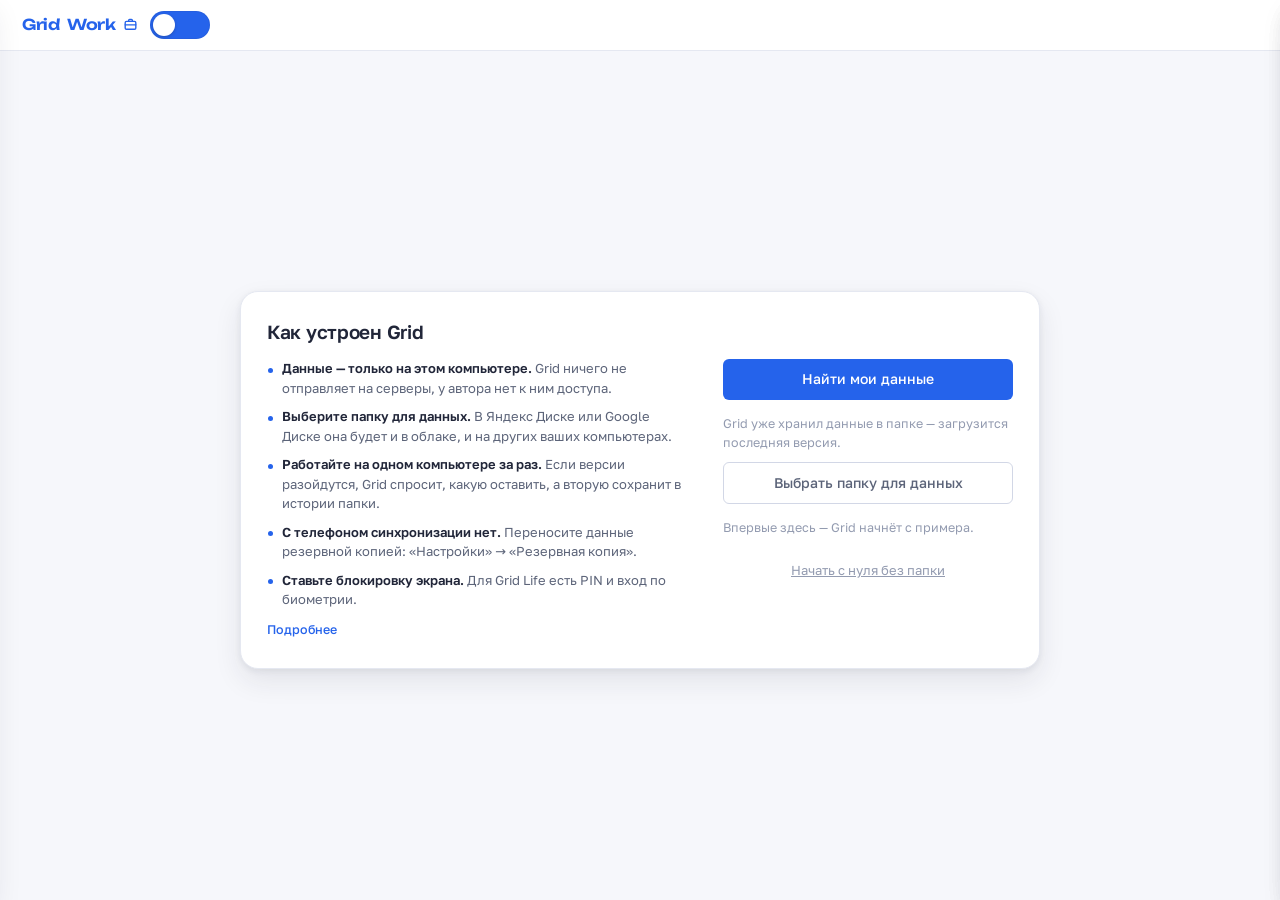
==== commit e8f2793b: "«Как устроен Grid» при первом открытии и авторские права Коротко, где данные и как их не потерять: н" ====
--- a/grid.html
+++ b/grid.html
@@ -2,6 +2,13 @@
 <html lang="ru">
 <head>
 <meta charset="utf-8">
+<!-- Политика безопасности: скрипты, стили, шрифты, картинки и запросы — только с самого сайта
+     (картинки ещё data: и blob: — фото профиля и вложения на устройстве). Ссылки, которые человек
+     открывает сам (Telegram, Google Календарь), политика не трогает. Встроенных скриптов нет:
+     код — в grid-mode.js, grid.js и life.js. При совместной работе (collab) сюда нужно добавить сервер:
+     script-src https://cdn.jsdelivr.net; connect-src https://*.supabase.co wss://*.supabase.co;
+     img-src https://*.supabase.co (превью вложений по подписанной ссылке). -->
+<meta http-equiv="Content-Security-Policy" content="default-src 'self'; script-src 'self'; style-src 'self' 'unsafe-inline'; img-src 'self' data: blob:; media-src 'self' blob:; font-src 'self'; connect-src 'self'; worker-src 'self'; manifest-src 'self'; object-src 'none'; base-uri 'none'; form-action 'none'; frame-src 'none'">
 <meta name="viewport" content="width=device-width,initial-scale=1,viewport-fit=cover">
 <meta name="description" content="Grid Work — Kanban-доски с проектами, Гантом и календарём. Grid Life — личный календарь задач. Всё работает на этом устройстве, без интернета.">
 <meta name="theme-color" content="#FFFFFF">
@@ -13,15 +20,7 @@
 <link rel="stylesheet" href="fonts/fonts.css">
 <link rel="stylesheet" href="life.css">
 <script src="grid.config.js"></script>
-<script>
-/* режим ставим до отрисовки, чтобы не мелькал акцент другого режима:
-   последний открытый или Grid Life, если так выбрано в его настройках;
-   ссылка на задачу (#task=…) всегда ведёт в рабочий режим, напоминание Grid Life (#life…) — в личный */
-(function(){var m="work";
-  try{m=/^#life/.test(location.hash)||(localStorage.getItem("grid.mode")==="life"||localStorage.getItem("grid.openLife")==="1")&&
-    !/^#task=/.test(location.hash)?"life":"work";}catch(e){}
-  document.documentElement.dataset.mode=m;})();
-</script>
+<script src="grid-mode.js"></script>
 <style>
 /* ───────────────── светлая пастельная тема ───────────────── */
 :root{
@@ -519,6 +518,10 @@
 .scrim{position:fixed;inset:0;background:rgba(33,38,57,.28);z-index:40;
   opacity:0;pointer-events:none;transition:opacity .2s}
 .scrim.on{opacity:1;pointer-events:auto}
+/* открыта панель или окно — страница стоит (см. «прокрутка под открытой панелью»); прокрутка панели не уходит дальше */
+html.locked,html.locked body{overflow:hidden;overscroll-behavior:none}
+.d-body,.side-body,.sheet,.ldialog-box,.gate{overscroll-behavior:contain}
+.scrim,.d-head,.d-foot{touch-action:none}
 .drawer{position:fixed;top:0;right:0;bottom:0;width:min(440px,100vw);z-index:50;
   padding:env(safe-area-inset-top) env(safe-area-inset-right) env(safe-area-inset-bottom) 0;
   background:var(--surface);border-left:1px solid var(--line);box-shadow:var(--sh-2);
@@ -754,6 +757,11 @@
 .gate .gskip{display:block;margin:18px auto 0;padding:6px;border:0;background:none;color:var(--ink-3);font-size:13px;
   text-decoration:underline;cursor:pointer}
 .gate .gskip:hover{color:var(--ink)}
+/* «Как устроен Grid»: коротко — на экране выбора папки и в карточке (ниже, у входа), полностью — в «О Grid» */
+.howto{margin:0;padding:0;list-style:none;display:flex;flex-direction:column;gap:9px;color:var(--ink-2)}
+.howto li{position:relative;padding-left:15px}
+.howto li::before{content:"";position:absolute;left:1px;top:.65em;width:5px;height:5px;border-radius:50%;background:var(--accent)}
+.howto b{font-weight:600;color:var(--ink)}
 .set .ab-lic{margin:0;padding-left:18px;color:var(--ink-2);font-size:12.5px;display:flex;flex-direction:column;gap:3px}
 .set .ab-lic a{color:var(--accent)}
 .set .ab-tg{align-items:center;column-gap:12px}
@@ -900,6 +908,17 @@
 .gate .msg.bad{background:var(--danger-soft);color:var(--danger)}
 .gate code{font-family:var(--f-mono);font-size:12px;background:var(--ground);
   padding:1px 5px;border-radius:4px;word-break:break-all}
+/* «Как устроен Grid» на входе: на широком экране выбор папки — справа от пунктов, сразу на виду */
+.gate .howto{font-size:13px;line-height:1.5}
+.gate-box.how{max-width:420px}
+.gate .how h1{margin-bottom:14px}
+.gate [data-howmore]{margin:8px 0 18px -6px;font-size:12.5px}
+@media (min-width:760px){
+  .gate-box.how.cols{max-width:800px;display:grid;grid-template-columns:minmax(0,1fr) 290px;column-gap:32px;align-items:start}
+  .gate-box.how.cols h1{grid-column:1/-1}
+  .gate-box.how.cols [data-howmore]{margin-bottom:0}
+}
+@media (max-width:440px){.gate{padding-left:16px;padding-right:16px}.gate-box{padding:22px 20px}}
 
 /* ───────────────── узкий экран ───────────────── */
 @media (max-width:640px){
@@ -1018,4487 +1037,7 @@
 <div class="gate work-only" id="gate" hidden></div>
 <input type="file" id="filePick" hidden>
 
-<script>
-(function(){
-"use strict";
-
-/* ═════════ утилиты ═════════ */
-var $=function(s,r){return (r||document).querySelector(s);};
-var $$=function(s,r){return Array.prototype.slice.call((r||document).querySelectorAll(s));};
-var esc=function(s){return String(s==null?"":s).replace(/[&<>"']/g,function(c){
-  return {"&":"&amp;","<":"&lt;",">":"&gt;",'"':"&quot;","'":"&#39;"}[c];});};
-/* случайная часть — из криптогенератора: по id проекта называется канал «кто онлайн», его не угадать */
-var uid=function(p){
-  var b=crypto.getRandomValues(new Uint8Array(8));
-  return p+"-"+Date.now().toString(36)+Array.from(b,function(x){return (x%36).toString(36);}).join("");
-};
-var clamp=function(n,a,b){return Math.max(a,Math.min(b,n));};
-
-var PRIOS=[{id:"low",label:"Низкий"},{id:"med",label:"Средний"},
-           {id:"high",label:"Высокий"},{id:"urgent",label:"Срочно"}];
-/* стандартные типы; свои типы проекта лежат в коллекции kinds */
-var TASK_KINDS=[{id:"report",label:"Отчёты",icon:"report"},{id:"learn",label:"Обучение",icon:"learn"},
-                {id:"improve",label:"Улучшайзинг",icon:"improve"},{id:"idea",label:"Идея",icon:"idea"},
-                {id:"note",label:"Заметка",icon:"note"},{id:"urgent",label:"Срочно",icon:"urgent"}];
-var NOTE_KINDS=[{id:"memo",label:"Заметка",icon:"note"},{id:"deal",label:"Договорённость",icon:"check"},
-                {id:"meet",label:"Встреча",icon:"calendar"},{id:"howto",label:"Инструкция",icon:"book"},
-                {id:"links",label:"Ссылки",icon:"link"},{id:"idea",label:"Идея",icon:"idea"}];
-/* цвета типов, статусов и заметок: пастельные пары фон/текст --h-* */
-var TINTS=[{id:"blue",label:"Синий"},{id:"sky",label:"Голубой"},{id:"teal",label:"Бирюзовый"},
-           {id:"green",label:"Зелёный"},{id:"yellow",label:"Жёлтый"},{id:"orange",label:"Оранжевый"},
-           {id:"red",label:"Красный"},{id:"pink",label:"Розовый"},{id:"purple",label:"Фиолетовый"},
-           {id:"gray",label:"Серый"}];
-/* цвета шапок колонок: прежние ключи — пастельный ряд, v-* — насыщенный */
-var HUE_ROWS=[
-  [{id:"",label:"Без цвета"},{id:"red",label:"Красный"},{id:"orange",label:"Оранжевый"},
-   {id:"yellow",label:"Жёлтый"},{id:"green",label:"Зелёный"},{id:"teal",label:"Бирюзовый"},
-   {id:"blue",label:"Голубой"},{id:"purple",label:"Сиреневый"},{id:"pink",label:"Розовый"}],
-  [{id:"v-slate",label:"Графитовый"},{id:"v-red",label:"Ярко-красный"},{id:"v-orange",label:"Ярко-оранжевый"},
-   {id:"v-yellow",label:"Ярко-жёлтый"},{id:"v-green",label:"Ярко-зелёный"},{id:"v-teal",label:"Ярко-бирюзовый"},
-   {id:"v-blue",label:"Синий"},{id:"v-purple",label:"Фиолетовый"},{id:"v-pink",label:"Малиновый"}]];
-/* насыщенные шапки — с белым текстом, кроме жёлтой */
-function hueStyle(id){
-  var vivid=/^v-/.test(id||"");
-  if(!id||!find(HUE_ROWS[vivid?1:0],id)) return "";
-  return "--hb:var(--"+(vivid?id:"c-"+id)+");--hi:"+(vivid&&id!=="v-yellow"?"#fff":"var(--ink)");
-}
-var PALETTE=["#E0653F","#2F8FD4","#7B5BD6","#B9861A","#0E9E86","#D6467F","#5C7CFA","#3F9A4A"];
-
-var ICONS={
-  report:'<path d="M6 3h8l4 4v14H6z"></path><path d="M14 3v4h4"></path><path d="M9 13h6M9 17h4"></path>',
-  learn:'<path d="M12 4L2.5 9 12 14l9.5-5z"></path><path d="M6 11.5V17c0 1.4 2.7 3 6 3s6-1.6 6-3v-5.5"></path>',
-  improve:'<path d="M3 17l5.5-5.5 3.5 3.5L21 6"></path><path d="M15 6h6v6"></path>',
-  idea:'<path d="M9 18h6"></path><path d="M10 21h4"></path><path d="M12 3a6 6 0 0 0-3.5 10.9c.5.4.8 1 .8 1.6v.5h5.4v-.5c0-.6.3-1.2.8-1.6A6 6 0 0 0 12 3z"></path>',
-  note:'<path d="M5 4h14v10l-5 5H5z"></path><path d="M19 14h-5v5"></path><path d="M8.5 8.5h7M8.5 12h4"></path>',
-  urgent:'<path d="M13 2L4 14h7l-1 8 9-12h-7z"></path>',
-  check:'<circle cx="12" cy="12" r="8.5"></circle><path d="M8.2 12.4l2.6 2.6 5-5.2"></path>',
-  star:'<path d="M12 3.5l2.6 5.3 5.9.9-4.3 4.1 1 5.8L12 16.9l-5.2 2.7 1-5.8-4.3-4.1 5.9-.9z"></path>',
-  flag:'<path d="M5.5 21V4"></path><path d="M5.5 4.5h12l-2.5 4 2.5 4h-12"></path>',
-  heart:'<path d="M12 20s-7.5-4.6-7.5-10.2A4.3 4.3 0 0 1 12 7.2a4.3 4.3 0 0 1 7.5 2.6C19.5 15.4 12 20 12 20z"></path>',
-  bug:'<rect x="7.5" y="8" width="9" height="12" rx="4.5"></rect><path d="M12 11v9M7.5 13H4M20 13h-3.5M8 17.5l-3 2.5M16 17.5l3 2.5M8 9.5L5.5 7M16 9.5L18.5 7M9.5 8a2.5 2.5 0 0 1 5 0"></path>',
-  users:'<circle cx="9" cy="8" r="3.2"></circle><path d="M3.5 19c0-3.1 2.5-5 5.5-5s5.5 1.9 5.5 5"></path><path d="M16 5.5a3 3 0 0 1 0 5.6"></path><path d="M17.5 14.2c2 .6 3.5 2.2 3.5 4.8"></path>',
-  chat:'<path d="M20 15a3 3 0 0 1-3 3H8l-4 3V6a3 3 0 0 1 3-3h10a3 3 0 0 1 3 3z"></path>',
-  target:'<circle cx="12" cy="12" r="8.5"></circle><circle cx="12" cy="12" r="4.5"></circle><circle cx="12" cy="12" r=".8"></circle>',
-  code:'<path d="M8 7l-5 5 5 5M16 7l5 5-5 5M13.5 4.5l-3 15"></path>',
-  cart:'<path d="M3 4h2.5l2.2 11h10.6l2-8H6.6"></path><circle cx="9.5" cy="19.5" r="1.3"></circle><circle cx="17" cy="19.5" r="1.3"></circle>',
-  coin:'<circle cx="12" cy="12" r="8.5"></circle><path d="M14.7 9.4c-.5-.9-1.5-1.4-2.7-1.4-1.6 0-2.8.8-2.8 2 0 2.8 5.8 1.4 5.8 4.1 0 1.2-1.3 2-2.9 2-1.3 0-2.4-.5-2.9-1.4M12 6.3V8M12 16.1v1.6"></path>',
-  pin:'<path d="M12 21s-6.5-5.6-6.5-11a6.5 6.5 0 0 1 13 0c0 5.4-6.5 11-6.5 11z"></path><circle cx="12" cy="10" r="2.3"></circle>',
-  pushpin:'<path d="M9 3.5h6"></path><path d="M10 3.5v5.5L7 13h10l-3-4V3.5"></path><path d="M12 13v7.5"></path>',
-  bell:'<path d="M6 16v-5a6 6 0 0 1 12 0v5l1.5 2h-15z"></path><path d="M10 20.5a2 2 0 0 0 4 0"></path>',
-  rocket:'<path d="M5 15c-1.5 1.3-2 4-2 6 2 0 4.7-.5 6-2"></path><path d="M9 18l-3-3c1.5-5 5.5-10.5 14-11-.5 8.5-6 12.5-11 14z"></path><circle cx="15" cy="9" r="1.6"></circle>',
-  clock:'<circle cx="12" cy="12" r="8.5"></circle><path d="M12 7.5V12l3 2"></path>',
-  calendar:'<rect x="3.5" y="5" width="17" height="16" rx="2.5"></rect><path d="M3.5 10h17M8 3v4M16 3v4"></path>',
-  book:'<path d="M5 18.5V5.5A2.5 2.5 0 0 1 7.5 3H19v14H7.5A2.5 2.5 0 0 0 5 19.5 2.5 2.5 0 0 0 7.5 22H19v-5"></path>',
-  link:'<path d="M10 14a4 4 0 0 0 5.7 0l3-3a4 4 0 0 0-5.7-5.7l-1 1"></path><path d="M14 10a4 4 0 0 0-5.7 0l-3 3a4 4 0 0 0 5.7 5.7l1-1"></path>',
-  tree:'<path d="M5 3.5v12a2.5 2.5 0 0 0 2.5 2.5H10M5 8.5h5"></path><rect x="12" y="6" width="8" height="5" rx="1.5"></rect><rect x="12" y="15.5" width="8" height="5" rx="1.5"></rect>',
-  chev:'<path d="M6 9l6 6 6-6"></path>',
-  chevR:'<path d="M9 6l6 6-6 6"></path>',
-  chevL:'<path d="M15 6l-6 6 6 6"></path>',
-  down:'<path d="M12 5v14M6 13l6 6 6-6"></path>',
-  tick:'<path d="M5 12.5l4.5 4.5L19 7"></path>',
-  briefcase:'<rect x="3.5" y="7" width="17" height="12.5" rx="2"></rect><path d="M9 7V5.5A1.5 1.5 0 0 1 10.5 4h3A1.5 1.5 0 0 1 15 5.5V7M3.5 12.5h17"></path>',
-  leaf:'<path d="M5 19.5C5 11 10 6 19.5 4.5 19.5 14 14 19.5 5 19.5z"></path><path d="M5 19.5l8.5-8.5"></path>',
-  gear:'<circle cx="12" cy="12" r="3"></circle><path d="M19.4 15a1.7 1.7 0 0 0 .3 1.8l.1.1a2 2 0 1 1-2.8 2.8l-.1-.1a1.7 1.7 0 0 0-1.8-.3 1.7 1.7 0 0 0-1 1.5V21a2 2 0 1 1-4 0v-.1A1.7 1.7 0 0 0 9 19.4a1.7 1.7 0 0 0-1.8.3l-.1.1a2 2 0 1 1-2.8-2.8l.1-.1a1.7 1.7 0 0 0 .3-1.8 1.7 1.7 0 0 0-1.5-1H3a2 2 0 1 1 0-4h.1A1.7 1.7 0 0 0 4.6 9a1.7 1.7 0 0 0-.3-1.8l-.1-.1a2 2 0 1 1 2.8-2.8l.1.1a1.7 1.7 0 0 0 1.8.3H9a1.7 1.7 0 0 0 1-1.5V3a2 2 0 1 1 4 0v.1a1.7 1.7 0 0 0 1 1.5 1.7 1.7 0 0 0 1.8-.3l.1-.1a2 2 0 1 1 2.8 2.8l-.1.1a1.7 1.7 0 0 0-.3 1.8V9a1.7 1.7 0 0 0 1.5 1H21a2 2 0 1 1 0 4h-.1a1.7 1.7 0 0 0-1.5 1z"></path>',
-  download:'<path d="M12 4v12M7 11l5 5 5-5M5 20h14"></path>',
-  folder:'<path d="M3.5 7.5a2 2 0 0 1 2-2h4l2 2.5h7a2 2 0 0 1 2 2v7.5a2 2 0 0 1-2 2h-13a2 2 0 0 1-2-2z"></path>',
-  copy:'<rect x="8" y="8" width="12" height="12" rx="2"></rect><path d="M16 8V6a2 2 0 0 0-2-2H6a2 2 0 0 0-2 2v8a2 2 0 0 0 2 2h2"></path>',
-  sort:'<path d="M7 4v16M3.5 16.5L7 20l3.5-3.5M17 20V4M13.5 7.5L17 4l3.5 3.5"></path>',
-  move:'<path d="M13 5h6v14h-6"></path><path d="M4 12h11M11 8l4 4-4 4"></path>',
-  archiveDone:'<rect x="3.5" y="4" width="17" height="5" rx="1.2"></rect><path d="M5 9v10a1.5 1.5 0 0 0 1.5 1.5h11A1.5 1.5 0 0 0 19 19V9"></path><path d="M9.5 14.5l2 2 3.5-3.5"></path>',
-  bars:'<path d="M6 20v-5M12 20V9M18 20V4"></path>',
-  tag:'<path d="M3.5 12.2V4.5a1 1 0 0 1 1-1h7.7l8.3 8.3a1.5 1.5 0 0 1 0 2.1l-6.1 6.1a1.5 1.5 0 0 1-2.1 0z"></path><circle cx="8" cy="8" r="1.4"></circle>',
-  text:'<path d="M5 6h14M5 12h14M5 18h9"></path>',
-  plus:'<path d="M12 5v14M5 12h14"></path>',
-  open:'<path d="M14 4h6v6M20 4l-8 8"></path><path d="M18 14v5a1 1 0 0 1-1 1H5a1 1 0 0 1-1-1V7a1 1 0 0 1 1-1h5"></path>',
-  detach:'<path d="M5 4v6a3 3 0 0 0 3 3h11"></path><path d="M15 9l4 4-4 4"></path>',
-  up:'<path d="M12 19V5M6 11l6-6 6 6"></path>',
-  archive:'<rect x="3.5" y="4" width="17" height="5" rx="1.2"></rect><path d="M5 9v10a1.5 1.5 0 0 0 1.5 1.5h11A1.5 1.5 0 0 0 19 19V9M10 13h4"></path>',
-  restore:'<path d="M4 12a8 8 0 1 0 2.5-5.8"></path><path d="M4 4v4.5h4.5"></path>',
-  trash:'<path d="M4 7h16M9.5 7V4.5h5V7M6.5 7l1 13h9l1-13"></path>',
-  pencil:'<path d="M15.5 4.5l4 4L9 19l-5 1 1-5z"></path><path d="M13.5 6.5l4 4"></path>',
-  lock:'<rect x="5" y="11" width="14" height="9" rx="2"></rect><path d="M8 11V8a4 4 0 0 1 8 0v3"></path>',
-  x:'<path d="M6 6l12 12M18 6L6 18"></path>',
-  dots:'<circle cx="12" cy="5" r="1.6"></circle><circle cx="12" cy="12" r="1.6"></circle><circle cx="12" cy="19" r="1.6"></circle>'
-};
-/* иконки, из которых выбирают свой тип */
-var ICON_CHOICES=[["report","Документ"],["learn","Обучение"],["improve","Рост"],["idea","Идея"],
-  ["note","Заметка"],["urgent","Молния"],["check","Галочка"],["star","Звезда"],["flag","Флаг"],
-  ["heart","Сердце"],["bug","Ошибка"],["users","Люди"],["chat","Сообщение"],["target","Цель"],
-  ["code","Код"],["cart","Покупки"],["coin","Деньги"],["pin","Место"],["bell","Напоминание"],
-  ["rocket","Запуск"],["clock","Время"],["calendar","Календарь"],["book","Книга"],["link","Ссылка"]];
-function ic(name){return '<svg viewBox="0 0 24 24" aria-hidden="true">'+(ICONS[name]||ICONS.note)+"</svg>";}
-/* цвет из общей палитры: --kb светлый фон, --ki яркий (иконка, точка), --kt тёмный текст */
-function tint(t){t=find(TINTS,t)?t:"gray";return "--kb:var(--h-"+t+");--ki:var(--k-"+t+");--kt:var(--h-"+t+"-ink)";}
-/* приоритет из данных (база, резервная копия) — только из списка: значение попадает в style */
-function prioId(p){return find(PRIOS,p)?p:"med";}
-function prioVar(p){return "var(--p-"+prioId(p)+")";}
-function prioSoft(p){return "var(--p-"+prioId(p)+"-soft)";}
-function labelOf(list,id,dflt){for(var i=0;i<list.length;i++){if(list[i].id===id)return list[i].label;}return dflt||"";}
-
-var MONTHS=["янв","фев","мар","апр","мая","июн","июл","авг","сен","окт","ноя","дек"];
-var MONTHS_FULL=["январь","февраль","март","апрель","май","июнь","июль",
-                 "август","сентябрь","октябрь","ноябрь","декабрь"];
-var WEEK=["вс","пн","вт","ср","чт","пт","сб"];
-function iso(d){return d.getFullYear()+"-"+String(d.getMonth()+1).padStart(2,"0")+"-"+String(d.getDate()).padStart(2,"0");}
-function todayISO(){return iso(new Date());}
-function parseISO(s){var p=String(s||"").split("-");
-  return p.length===3&&p[0]?new Date(+p[0],+p[1]-1,+p[2]):null;}
-function daysBetween(a,b){return Math.round((b-a)/864e5);}
-function shortDate(d){
-  return d.getDate()+" "+MONTHS[d.getMonth()]+(d.getFullYear()!==new Date().getFullYear()?" "+String(d.getFullYear()).slice(2):"");
-}
-/* дата в Grid Work — в формате из личных настроек: «27 окт» или «27.10.26» */
-function wDate(d){
-  if(prefs().dateFmt!=="num") return shortDate(d);
-  return String(d.getDate()).padStart(2,"0")+"."+String(d.getMonth()+1).padStart(2,"0")+"."+String(d.getFullYear()).slice(2);
-}
-function dueInfo(s){
-  var d=parseISO(s); if(!d) return null;
-  var n=daysBetween(parseISO(todayISO()),d);
-  var label=n===0?"сегодня":n===1?"завтра":n===-1?"вчера":wDate(d);
-  return {label:label,days:n,state:n<0?"late":(n<=2?"soon":"")};
-}
-function initials(name){
-  var p=String(name||"?").trim().split(/\s+/).filter(Boolean);
-  return p.length?(p[0][0]+(p[1]?p[1][0]:"")).toUpperCase():"?";
-}
-function fmtSize(n){
-  n=Number(n)||0;
-  return n<1024?n+" Б":n<1048576?(n/1024).toFixed(0)+" КБ":n<1073741824?(n/1048576).toFixed(1).replace(/\.0$/,"")+" МБ"
-    :(n/1073741824).toFixed(1).replace(/\.0$/,"")+" ГБ";
-}
-function fmtWhen(ts){
-  if(!ts) return "";
-  var d=new Date(ts),n=new Date();
-  var hm=String(d.getHours()).padStart(2,"0")+":"+String(d.getMinutes()).padStart(2,"0");
-  return d.toDateString()===n.toDateString()?hm:(d.getDate()+" "+MONTHS[d.getMonth()]+", "+hm);
-}
-
-/* ═════════ состояние ═════════ */
-/* Совместная работа через сервер (grid.config.js → collab). Пока она
-   выключена, Grid Work живёт только на этом устройстве (IndexedDB): нет
-   входа, ролей, приглашений, push и подписки на календари, и сайт не
-   обращается никуда, кроме своих файлов. Код совместной работы остаётся
-   для следующего этапа. */
-var COLLAB=!!(window.GRID_CONFIG&&window.GRID_CONFIG.collab);
-/* me — id профиля того, кто вошёл; без сервера — хозяина этого устройства */
-var S={store:null,sb:null,chan:null,mode:"boot",started:false,
-  projects:[],project_members:[],profiles:[],columns:[],cards:[],comments:[],files:[],notes:[],statuses:[],kinds:[],feeds:[],
-  project:null,tab:"board",me:null,email:"",open:null,openNote:null,peers:[],
-  filter:{q:"",assignee:"all",priority:"all",hideDone:false},
-  composer:null,composerText:"",renaming:null,expanded:{},
-  dragging:false};
-
-var mainEl=$("#main"),drawerEl=$("#drawer"),scrimEl=$("#scrim"),
-    gateEl=$("#gate"),tabsEl=$("#tabs"),filePick=$("#filePick");
-
-/* ═════════ выборки ═════════ */
-function find(list,id){for(var i=0;i<list.length;i++){if(list[i].id===id)return list[i];}return null;}
-function project(id){return find(S.projects,id||S.project);}
-function column(id){return find(S.columns,id);}
-function card(id){return find(S.cards,id);}
-function person(id){return id?find(S.profiles,id):null;}
-function nameOf(p){return p?p.name||String(p.email||"").split("@")[0]||"Участник":"";}
-function me(){return person(S.me);}
-/* личные настройки отображения лежат в профиле (profiles.settings) —
-   они одинаковы на всех устройствах человека */
-/* push: какие события присылать, тихие часы и пояс (по нему сервер считает 9:00 и тихие часы) */
-var PREFS={view:"board",hideDone:false,density:"normal",weekStart:1,dateFmt:"short",
-  pushDue:true,pushAssigned:true,pushComment:true,quiet:true,quietFrom:"22:00",quietTo:"08:00",tz:""};
-function prefs(){var s=(me()||{}).settings;return Object.assign({},PREFS,s&&typeof s==="object"?s:{});}
-/* вид и «скрывать выполненные» действуют с открытия Grid Work */
-function applyPrefs(){
-  var p=prefs();
-  S.tab=p.view; S.filter.hideDone=!!p.hideDone;
-  $("#fDone").setAttribute("aria-pressed",String(S.filter.hideDone));
-}
-function byOrder(a,b){return (a.order||0)-(b.order||0)||String(a.id).localeCompare(String(b.id));}
-function projName(){var p=project();return p?p.name:"Проект";}
-/* в корзине — всё, у чего стоит deletedAt */
-function liveProjects(){return S.projects.filter(function(p){return !p.deletedAt;}).sort(byOrder);}
-function colsOf(pid){return S.columns.filter(function(c){return c.projectId===pid&&!c.deletedAt;}).sort(byOrder);}
-function cols(){return colsOf(S.project);}
-function colPath(col){var p=project(col.projectId);return (p?p.name:"?")+" » "+col.title;}
-/* задача на доске: ни она, ни её колонка, ни проект не в корзине */
-function onBoard(c){
-  var col=column(c.columnId),p=col&&project(col.projectId);
-  return !c.deletedAt&&!!col&&!col.deletedAt&&!!p&&!p.deletedAt;
-}
-/* живые задачи проекта, включая подзадачи; архив сюда не входит */
-function projCards(){return S.cards.filter(function(c){return c.projectId===S.project&&!c.archived&&onBoard(c);});}
-function topCards(){return projCards().filter(function(c){return !c.parentId;});}
-/* закреплённые задачи всегда вверху колонки, дальше — по порядку */
-function pinFirst(a,b){return (b.pinned?1:0)-(a.pinned?1:0)||byOrder(a,b);}
-function cardsIn(colId){return S.cards.filter(function(c){
-  return c.columnId===colId&&!c.parentId&&!c.archived&&!c.deletedAt;}).sort(pinFirst);}
-function childrenOf(id){return S.cards.filter(function(c){return c.parentId===id&&!c.archived&&!c.deletedAt;}).sort(byOrder);}
-function archivedCards(){return S.cards.filter(function(c){
-  return c.projectId===S.project&&c.archived&&!c.parentId&&onBoard(c);})
-  .sort(function(a,b){return (b.archivedAt||0)-(a.archivedAt||0);});}
-
-/* Роли в проекте: владелец — всё; редактор — задачи, колонки, заметки и
-   файлы; наблюдатель — смотрит и комментирует. Те же правила держит база
-   (supabase-schema.sql), интерфейс лишь не предлагает недоступного. */
-var ROLES=[{id:"owner",label:"Владелец",note:"всё, включая участников, статусы и типы, удаление колонок и проектов"},
-           {id:"editor",label:"Редактор",note:"задачи, колонки, заметки и файлы"},
-           {id:"viewer",label:"Наблюдатель",note:"смотрит и комментирует"}];
-function membersOf(pid){pid=pid||S.project;return S.project_members.filter(function(m){return m.projectId===pid;});}
-/* без сервера на устройстве один хозяин — ему можно всё */
-function roleOf(pid,who){
-  if(!COLLAB) return "owner";
-  var m=membersOf(pid).filter(function(x){return x.userId&&x.userId===(who||S.me);})[0];
-  return m?m.role:"";
-}
-function canEdit(pid){var r=roleOf(pid);return r==="owner"||r==="editor";}
-function isOwner(pid){return roleOf(pid)==="owner";}
-/* ответственным можно назначить вошедшего участника проекта; без сервера —
-   любого из списка «Участники» (он общий для всех проектов) */
-function people(pid){
-  if(!COLLAB) return S.profiles.slice().sort(function(a,b){return nameOf(a).localeCompare(nameOf(b),"ru");});
-  return membersOf(pid).filter(function(m){return m.userId;}).map(function(m){
-    return person(m.userId)||{id:m.userId,name:"",email:m.email,color:""};
-  }).sort(function(a,b){return nameOf(a).localeCompare(nameOf(b),"ru");});
-}
-function endOf(colId){var t=cardsIn(colId);return orderBetween(t.length?t[t.length-1].order:null,null);}
-function projNotes(){return S.notes.filter(function(n){return n.projectId===S.project;}).sort(byOrder);}
-
-/* типы: стандартные плюс свои типы проекта */
-function kindsFor(scope,pid){
-  var own=S.kinds.filter(function(k){return k.scope===scope&&k.projectId===(pid||S.project);}).sort(byOrder);
-  return (scope==="note"?NOTE_KINDS:TASK_KINDS).concat(own);
-}
-function kindInfo(scope,id){
-  if(!id) return null;
-  return find(scope==="note"?NOTE_KINDS:TASK_KINDS,id)||find(S.kinds,id);
-}
-/* выбор цвета из общей палитры (заметка, карточка); пустое значение — без цвета */
-function tintPick(attr,cur,ro){
-  return '<div class="tints"><button class="tint none" '+attr+'="" aria-pressed="'+!find(TINTS,cur)+
-    '" aria-label="Без цвета" title="Без цвета" style="--ki:var(--accent)"'+(ro||"")+"><i></i></button>"+
-    TINTS.map(function(t){return '<button class="tint" '+attr+'="'+t.id+'" aria-pressed="'+(cur===t.id)+
-      '" aria-label="'+t.label+'" title="'+t.label+'" style="'+tint(t.id)+'"'+(ro||"")+"><i></i></button>";}).join("")+"</div>";
-}
-function kindChip(k){
-  return '<span class="chip kind"'+(k.color?' style="'+tint(k.color)+'"':"")+">"+ic(k.icon)+esc(k.label)+"</span>";
-}
-/* у каждого проекта свои статусы. Статус с isDone ставится выполненным
-   задачам; его можно переименовать, но не удалить */
-var DEFAULT_STATUSES=[["todo","Не начата","gray"],["doing","В работе","blue"],["blocked","Нужна помощь","red"],
-                      ["review","На проверке","yellow"],["done","Готова","green"]];
-function statusRows(pid,idOf){
-  return DEFAULT_STATUSES.map(function(s,i){
-    return {id:idOf(s[0]),projectId:pid,label:s[1],color:s[2],order:(i+1)*1000,isDone:s[0]==="done"};});
-}
-function statusList(pid){pid=pid||S.project;return S.statuses.filter(function(s){return s.projectId===pid;}).sort(byOrder);}
-function statusOf(id){return find(S.statuses,id);}
-function doneStatus(pid){return statusList(pid).filter(function(s){return s.isDone;})[0]||null;}
-function startStatus(pid){return statusList(pid).filter(function(s){return !s.isDone;})[0]||null;}
-function commentsOf(id){return S.comments.filter(function(c){return c.cardId===id;})
-  .sort(function(a,b){return (a.createdAt||0)-(b.createdAt||0);});}
-function filesOf(id){return S.files.filter(function(f){return f.cardId===id;})
-  .sort(function(a,b){return (a.createdAt||0)-(b.createdAt||0);});}
-/* файлы проекта; файлы задач из корзины лежат в корзине вместе с ними */
-function projFiles(){return S.files.filter(function(f){
-    var c=f.cardId&&card(f.cardId);
-    return f.projectId===S.project&&(!f.cardId||c&&onBoard(c));})
-  .sort(function(a,b){return (b.createdAt||0)-(a.createdAt||0);});}
-function passes(c){
-  var f=S.filter;
-  if(f.hideDone&&c.done) return false;
-  if(f.assignee!=="all"&&(c.assignee||"")!==(f.assignee==="none"?"":f.assignee)) return false;
-  if(f.priority!=="all"&&(c.priority||"med")!==f.priority) return false;
-  if(f.q){
-    var k=kindInfo("task",c.kind);
-    var hay=(c.title||"")+" "+(c.desc||"")+" "+(k?k.label:"");
-    if(hay.toLowerCase().indexOf(f.q.toLowerCase())<0) return false;
-  }
-  return true;
-}
-/* задача видна, если под фильтр подходит она сама или хоть одна её подзадача */
-function shown(c){return passes(c)||childrenOf(c.id).some(passes);}
-function visibleIn(colId){return cardsIn(colId).filter(shown);}
-
-/* ═════════ уведомления ═════════ */
-/* undo — что сделать по кнопке в подсказке: «Вернуть» после удаления в
-   корзину или своё действие с подписью label */
-var toastT;
-function flash(msg,undo,label){
-  var el=$("#toast");
-  if(!el){el=document.createElement("div");el.id="toast";el.className="toast";
-    el.setAttribute("role","status");document.body.appendChild(el);}
-  el.innerHTML=esc(msg)+(undo?'<button class="toast-undo">'+esc(label||"Вернуть")+"</button>":"");
-  if(undo) $(".toast-undo",el).onclick=function(){el.style.display="none";undo();};
-  el.style.display="block";
-  clearTimeout(toastT); toastT=setTimeout(function(){el.style.display="none";},undo?7000:3600);
-}
-
-/* ═════════ хранилище ═════════ */
-var COLLS=["projects","project_members","profiles","columns","cards","comments","files","notes","statuses","kinds","feeds"];
-/* поле в браузере → колонка таблицы с тем же именем, что и коллекция */
-var MAP={
-  projects:{name:"name",descr:"descr",order:"pos",doneMoveDefault:"done_move_default",deletedAt:"deleted_at"},
-  project_members:{projectId:"project_id",userId:"user_id",email:"email",role:"role",createdAt:"created_at"},
-  profiles:{email:"email",name:"name",color:"color",avatar:"avatar",settings:"settings"},
-  statuses:{projectId:"project_id",label:"label",color:"color",order:"pos",isDone:"is_done"},
-  kinds:{projectId:"project_id",scope:"scope",label:"label",color:"color",icon:"icon",order:"pos"},
-  columns:{projectId:"project_id",title:"title",order:"pos",hue:"hue",
-           doneMove:"done_move",doneTarget:"done_target",deletedAt:"deleted_at"},
-  cards:{projectId:"project_id",columnId:"column_id",parentId:"parent_id",order:"pos",
-         title:"title",desc:"descr",done:"done",start:"start_on",due:"due",priority:"priority",
-         status:"status",kind:"kind",assignee:"assignee",archived:"archived",
-         archivedAt:"archived_at",deletedAt:"deleted_at",createdAt:"created_at",updatedAt:"updated_at",
-         pinned:"pinned",color:"color"},
-  comments:{cardId:"card_id",authorId:"author_id",author:"author",body:"body",createdAt:"created_at"},
-  files:{projectId:"project_id",cardId:"card_id",noteId:"note_id",name:"name",size:"size",mime:"mime",
-         path:"path",createdAt:"created_at"},
-  notes:{projectId:"project_id",title:"title",body:"body",color:"color",kind:"kind",
-         order:"pos",createdAt:"created_at",updatedAt:"updated_at"},
-  feeds:{userId:"user_id",scope:"scope",createdAt:"created_at"}
-};
-var NUM={order:1,size:1},TIME={createdAt:1,updatedAt:1,archivedAt:1,deletedAt:1},
-    /* ссылки и даты: пустое значение в базе — null */
-    NULLABLE={parentId:1,assignee:1,start:1,due:1,doneTarget:1,cardId:1,noteId:1,status:1,userId:1,authorId:1,archivedAt:1,deletedAt:1};
-/* что база удаляет вместе со строкой (on delete cascade в supabase-schema.sql) */
-var CASCADE={
-  projects:[["project_members","projectId"],["statuses","projectId"],["kinds","projectId"],["columns","projectId"],
-            ["cards","projectId"],["notes","projectId"],["files","projectId"]],
-  columns:[["cards","columnId"]],
-  cards:[["cards","parentId"],["comments","cardId"],["files","cardId"]],
-  notes:[["files","noteId"]]
-};
-function cascadeOf(coll,acc){
-  acc=acc||{}; acc[coll]=1;
-  (CASCADE[coll]||[]).forEach(function(r){if(!acc[r[0]]) cascadeOf(r[0],acc);});
-  return acc;
-}
-
-function fromRow(coll,r){
-  var o={id:r.id},m=MAP[coll];
-  Object.keys(m).forEach(function(k){
-    var v=r[m[k]];
-    o[k]=NUM[k]?Number(v)||0:TIME[k]?(v?Date.parse(v):0):(v==null?"":v);
-  });
-  return o;
-}
-function toRow(coll,id,o){
-  var r={},m=MAP[coll];
-  Object.keys(o).forEach(function(k){
-    var v=o[k];
-    if(!m[k]) return;                       /* локальные поля вроде data демо-файла в базу не идут */
-    if(TIME[k]&&!v&&!NULLABLE[k]) return;   /* пустая дата создания — её поставит база */
-    r[m[k]]=TIME[k]?(v?new Date(v).toISOString():null):(v===""&&NULLABLE[k]?null:v);
-  });
-  if(m.updatedAt) r.updated_at=new Date().toISOString();
-  if(id!=null) r.id=id;
-  return r;
-}
-function supaStore(sb){
-  var subs={},timers={};
-  function refetch(coll){
-    clearTimeout(timers[coll]);
-    timers[coll]=setTimeout(function(){
-      sb.from(coll).select("*").then(function(res){
-        if(res.error){flash("Не удалось загрузить данные: "+res.error.message);return;}
-        var rows=(res.data||[]).map(function(r){return fromRow(coll,r);});
-        (subs[coll]||[]).forEach(function(f){f(rows);});
-      });
-    },110);
-  }
-  /* после удаления перечитываем и то, что база удалила вместе со строкой */
-  function done(colls){return function(res){
-    colls.forEach(refetch);
-    if(res&&res.error)throw res.error;};}
-  return {
-    kind:"supabase",refetch:refetch,sb:sb,
-    subscribe:function(coll,cb){(subs[coll]=subs[coll]||[]).push(cb);refetch(coll);
-      return function(){subs[coll]=subs[coll].filter(function(f){return f!==cb;});};},
-    set:function(coll,id,body){return sb.from(coll).upsert(toRow(coll,id,body)).then(done([coll]));},
-    update:function(coll,id,patch){return sb.from(coll).update(toRow(coll,null,patch)).eq("id",id).then(done([coll]));},
-    del:function(coll,id){return sb.from(coll).delete().eq("id",id).then(done(Object.keys(cascadeOf(coll))));}
-  };
-}
-/* ═════════ хранилище на этом устройстве ═════════ */
-/* Grid Work без сервера: те же коллекции, что в базе, — в IndexedDB этого
-   браузера, как в Grid Life. В памяти копия, каждая правка сразу пишется
-   на диск. Файлы хранятся как есть (Blob). meta — служебное: кто хозяин
-   устройства (me), показан ли пример, когда сохраняли копию.
-   При первом запуске сюда переезжают данные прежнего демо-режима из
-   localStorage, а если их нет — кладётся пример. */
-var WORK_DB="grid-work",OLD_KEY="grid.board.v4";
-function idbDone(r){return new Promise(function(res,rej){r.onsuccess=function(){res(r.result);};r.onerror=function(){rej(r.error);};});}
-/* Все записи хранилища. В приватном окне Safari запись, которую прервала
-   перезагрузка страницы, оставляет «призраков» — пустые (undefined) строки
-   на месте новых ключей; таких записей не было, сохранённые раньше целы. */
-function idbAll(os){return idbDone(os.getAll()).then(function(rows){return rows.filter(function(x){return x!==undefined;});});}
-function openWorkDB(){
-  if(!window.indexedDB) return Promise.reject(new Error("браузер не поддерживает хранение данных"));
-  var r=indexedDB.open(WORK_DB,1);
-  r.onupgradeneeded=function(){
-    var d=r.result;
-    COLLS.forEach(function(c){d.createObjectStore(c,{keyPath:"id"});});
-    d.createObjectStore("meta",{keyPath:"key"});
-  };
-  return idbDone(r);
-}
-function dataURLBlob(u){
-  var m=/^data:([^;,]*)(;base64)?,(.*)$/.exec(u||""); if(!m) return null;
-  var bin=m[2]?atob(m[3]):decodeURIComponent(m[3]),a=new Uint8Array(bin.length);
-  for(var i=0;i<bin.length;i++) a[i]=bin.charCodeAt(i);
-  return new Blob([a],{type:m[1]||"application/octet-stream"});
-}
-/* постоянное хранение просим при первой записи: без него браузер может
-   очистить данные, когда на устройстве кончается место */
-var persistAsked=false;
-function askPersist(){
-  if(persistAsked||!navigator.storage||!navigator.storage.persist) return;
-  persistAsked=true;
-  navigator.storage.persist().then(function(p){S.persisted=p;renderSettings();},function(){});
-}
-function localStore(){
-  var db=null,data={},meta={},subs={},fresh=false;
-  function tx(stores,fn){
-    return new Promise(function(res,rej){
-      var t=db.transaction(stores,"readwrite"); fn(t);
-      t.oncomplete=function(){res();}; t.onerror=t.onabort=function(){rej(t.error);};
-    });
-  }
-  function saved(p){
-    askPersist();
-    return p.catch(function(e){flash("Не удалось сохранить на устройстве"+(e&&e.message?": "+e.message:""));throw e;});
-  }
-  function emit(c){(subs[c]||[]).forEach(function(f){f(data[c].slice());});}
-  function idx(c,id){for(var i=0;i<data[c].length;i++){if(data[c][i].id===id)return i;}return -1;}
-  function writeAll(d,m){
-    return tx(COLLS.concat(["meta"]),function(t){
-      COLLS.forEach(function(c){var os=t.objectStore(c);os.clear();(d[c]||[]).forEach(function(r){os.put(r);});});
-      Object.keys(m).forEach(function(k){t.objectStore("meta").put({key:k,value:m[k]});});
-    });
-  }
-  /* данные прежнего демо-режима: файлы были текстом (data:URL) — делаем из них Blob */
-  function fromOld(old){
-    (old.files||[]).forEach(function(f){if(f.data){f.blob=dataURLBlob(f.data);delete f.data;}});
-    var me=null; try{me=localStorage.getItem("grid.demo.me");}catch(e){}
-    if(!find(old.profiles||[],me)) me=(old.profiles||[])[0]?old.profiles[0].id:null;
-    return {data:old,me:me};
-  }
-  var ready=openWorkDB().then(function(d){
-    db=d;
-    return Promise.all(COLLS.concat(["meta"]).map(function(c){return idbAll(db.transaction(c).objectStore(c));}));
-  }).then(function(r){
-    COLLS.forEach(function(c,i){data[c]=r[i];});
-    r[COLLS.length].forEach(function(x){meta[x.key]=x.value;});
-    if(meta.started) return;
-    var old=null; try{old=JSON.parse(localStorage.getItem(OLD_KEY));}catch(e){}
-    var first=old&&old.projects?fromOld(old):{data:starter(),me:"m-1",sample:true};
-    fresh=!!first.sample;
-    COLLS.forEach(function(c){data[c]=first.data[c]||[];});
-    Object.assign(meta,{started:Date.now(),me:first.me,sample:!!first.sample});
-    return writeAll(data,meta).then(function(){
-      try{localStorage.removeItem(OLD_KEY);localStorage.removeItem("grid.demo.me");}catch(e){}
-    });
-  }).then(function(){return meta;});
-  return {
-    kind:"local",refetch:function(){},ready:ready,meta:meta,
-    /* открылся без данных: при этом открытии положили пример */
-    isFresh:function(){return fresh;},
-    setMeta:function(k,v){meta[k]=v;return saved(tx(["meta"],function(t){t.objectStore("meta").put({key:k,value:v});}));},
-    subscribe:function(c,cb){(subs[c]=subs[c]||[]).push(cb);
-      ready.then(function(){cb(data[c].slice());});
-      return function(){subs[c]=subs[c].filter(function(f){return f!==cb;});};},
-    set:function(c,id,body){var i=idx(c,id),rec=Object.assign({},body,{id:id});
-      if(i<0)data[c].push(rec);else data[c][i]=rec;emit(c);
-      return saved(tx([c],function(t){t.objectStore(c).put(rec);}));},
-    update:function(c,id,patch){var i=idx(c,id);if(i<0)return Promise.resolve();
-      var rec=data[c][i]=Object.assign({},data[c][i],patch);emit(c);
-      return saved(tx([c],function(t){t.objectStore(c).put(rec);}));},
-    del:function(c,id){
-      var gone={};
-      (function drop(c,id){
-        (gone[c]=gone[c]||[]).push(id); data[c]=data[c].filter(function(d){return d.id!==id;});
-        (CASCADE[c]||[]).forEach(function(r){
-          data[r[0]].filter(function(d){return d[r[1]]===id;}).forEach(function(d){drop(r[0],d.id);});});
-      })(c,id);
-      Object.keys(gone).forEach(emit);
-      return saved(tx(Object.keys(gone),function(t){
-        Object.keys(gone).forEach(function(k){gone[k].forEach(function(x){t.objectStore(k).delete(x);});});}));
-    },
-    /* все коллекции разом — из снимка; meta (хозяин устройства) остаётся */
-    replace:function(d){
-      COLLS.forEach(function(c){data[c]=(d[c]||[]).slice();});
-      meta.sample=false;
-      COLLS.forEach(emit);
-      return saved(writeAll(data,meta));
-    },
-    /* «Очистить и начать с нуля»: остаётся только профиль хозяина устройства */
-    reset:function(){var mine=find(data.profiles,meta.me);return this.replace({profiles:mine?[mine]:[]});}
-  };
-}
-function starter(){
-  var d=new Date(); d.setDate(d.getDate()+4); var soon=iso(d);
-  var s=new Date(); s.setDate(s.getDate()-2); var past=iso(s);
-  var now=Date.now();
-  function col(id,pid,title,order,hue){return {id:id,projectId:pid,title:title,order:order,hue:hue,
-    doneMove:true,doneTarget:"",deletedAt:0};}
-  function t(id,colId,order,title,o){return Object.assign({id:id,projectId:"p-1",columnId:colId,parentId:"",
-    order:order,title:title,desc:"",done:false,start:"",due:"",priority:"med",status:"todo",kind:"",
-    assignee:"",archived:false,archivedAt:0,deletedAt:0,createdAt:now,updatedAt:now},o||{});}
-  function proj(id,name,order){return {id:id,name:name,descr:"",order:order,doneMoveDefault:true,deletedAt:0};}
-  function prof(id,name,mail,color){return {id:id,email:mail,name:name,color:color,avatar:"",settings:{}};}
-  /* pm-4 — приглашение, которое ещё ждёт входа */
-  function mem(id,pid,who,mail,role){return {id:id,projectId:pid,userId:who,email:mail,role:role,createdAt:now};}
-  var A="anya@example.com",B="boris@example.com",V="vera@example.com";
-  return {
-    projects:[proj("p-1","Запуск продукта",1000),proj("p-2","Маркетинг",2000)],
-    /* три примера с разными ролями: в настройках можно посмотреть доску глазами каждого */
-    profiles:[prof("m-1","Аня",A,PALETTE[0]),prof("m-2","Борис",B,PALETTE[1]),prof("m-3","Вера",V,PALETTE[4])],
-    project_members:[mem("pm-1","p-1","m-1",A,"owner"),mem("pm-2","p-1","m-2",B,"editor"),
-                     mem("pm-3","p-1","m-3",V,"viewer"),mem("pm-4","p-1","","dima@example.com","editor"),
-                     mem("pm-5","p-2","m-1",A,"owner"),mem("pm-6","p-2","m-3",V,"editor")],
-    statuses:statusRows("p-1",function(k){return k;}).concat(statusRows("p-2",function(k){return "p2-"+k;})),
-    kinds:[{id:"k-1",projectId:"p-1",scope:"task",label:"Инфраструктура",color:"purple",icon:"code",order:1000}],
-    columns:[col("c-1","p-1","Бэклог",1000,""),col("c-2","p-1","В работе",2000,"blue"),
-             col("c-3","p-1","На проверке",3000,"yellow"),col("c-4","p-1","Готово",4000,"green"),
-             col("c-5","p-2","Идеи",1000,"purple"),col("c-6","p-2","В работе",2000,"")],
-    cards:[
-      t("t-1","c-1",1000,"Освоиться в Grid",
-        {kind:"note",assignee:"m-1",due:soon,desc:"Проекты, задачи и заметки здесь — пример. Когда освоитесь, удалите их или "+
-          "начните с нуля: Настройки → Данные → «Очистить и начать с нуля»."}),
-      t("s-1","c-1",1000,"Удалить примеры",{parentId:"t-1",assignee:"m-1"}),
-      t("s-2","c-1",2000,"Сохранить резервную копию",{parentId:"t-1",assignee:"m-1"}),
-      t("t-2","c-1",2000,"Переименовать колонки под свой процесс",{priority:"low",kind:"improve"}),
-      t("t-3","c-2",1000,"Прототип личного кабинета",
-        {priority:"high",status:"doing",kind:"improve",assignee:"m-2",start:past,due:soon}),
-      t("s-3","c-2",1000,"Шапка",{parentId:"t-3",done:true,status:"done",assignee:"m-2"}),
-      t("s-4","c-2",2000,"Карточка профиля",{parentId:"t-3",done:true,status:"done",assignee:"m-2"}),
-      t("s-5","c-2",3000,"Мобильная вёрстка",{parentId:"t-3",priority:"high",assignee:"m-3",due:soon}),
-      t("t-4","c-2",2000,"Починить экспорт отчёта в CSV",
-        {priority:"urgent",status:"blocked",kind:"report",assignee:"m-3",due:todayISO()}),
-      t("t-5","c-3",1000,"Ревью схемы базы данных",{status:"review",kind:"learn",assignee:"m-1"}),
-      t("t-6","c-4",1000,"Настроить сборку и деплой",
-        {priority:"low",status:"done",kind:"k-1",assignee:"m-2",done:true}),
-      t("s-6","c-4",1000,"CI",{parentId:"t-6",done:true,status:"done",assignee:"m-2"}),
-      t("t-7","c-5",1000,"Серия писем для новых пользователей",
-        {projectId:"p-2",status:"p2-todo",kind:"idea",assignee:"m-3",due:soon})
-    ],
-    comments:[{id:"k-1",cardId:"t-3",authorId:"m-2",author:"Борис",body:"Шапку доделал, осталась мобильная вёрстка.",createdAt:now-5400000}],
-    files:[],
-    notes:[{id:"n-1",projectId:"p-1",title:"Договорённости команды",kind:"deal",color:"yellow",order:1000,
-            body:"— релиз в конце месяца\n— демо по пятницам",createdAt:now,updatedAt:now},
-           {id:"n-2",projectId:"p-1",title:"Полезные ссылки",kind:"links",color:"",order:2000,
-            body:"Макеты, документация и доступы — всё, что команде нужно под рукой.",createdAt:now,updatedAt:now}]
-  };
-}
-function w(p){
-  if(!p||!p.then) return p;
-  return p.catch(function(e){
-    var msg=(e&&(e.message||e.hint))||"";
-    if(/row-level security|permission|denied|JWT/i.test(msg))
-      flash("Нет прав на изменение. Возможно, сессия истекла — обновите страницу.");
-    else if(/Failed to fetch|NetworkError/i.test(msg))
-      flash("Нет связи с базой. Изменение не сохранено.");
-    else flash("Не удалось сохранить"+(msg?": "+msg:"."));
-  });
-}
-
-/* ═════════ порядок ═════════ */
-function orderBetween(prev,next){
-  if(prev==null&&next==null) return 1000;
-  if(prev==null) return next-1000;
-  if(next==null) return prev+1000;
-  return (prev+next)/2;
-}
-function needsNormalize(a,b){return a!=null&&b!=null&&Math.abs(b-a)<0.0005;}
-function normalize(list,coll){
-  list.forEach(function(it,i){
-    if(it.order!==(i+1)*1000) w(S.store.update(coll,it.id,{order:(i+1)*1000}));
-  });
-}
-
-/* ═════════ изменения ═════════ */
-function patchCard(id,patch){
-  var c=card(id); if(c) Object.assign(c,patch);
-  w(S.store.update("cards",id,patch));
-  renderMain(); if(S.open) renderDrawer();
-}
-/* Статусы, свои типы и команда у каждого проекта свои. Задача, переехавшая
-   в другой проект, получает статус и тип с тем же названием (статуса нет —
-   начальный или «выполнено»), а ответственный снимается, если он не участник. */
-function carryOver(c,pid){
-  var st=statusOf(c.status),k=find(S.kinds,c.kind),patch={};
-  var ns=st&&statusList(pid).filter(function(s){return s.label===st.label;})[0]||(c.done?doneStatus(pid):startStatus(pid));
-  patch.status=ns?ns.id:"";
-  if(k) patch.kind=(kindsFor("task",pid).filter(function(x){return x.projectId&&x.label===k.label;})[0]||{id:""}).id;
-  if(c.assignee&&!roleOf(pid,c.assignee)) patch.assignee="";
-  return patch;
-}
-/* файлы переехавших задач переходят в новый проект (комментарии привязаны к задаче и едут сами) */
-function moveFiles(cardIds,pid){
-  S.files.forEach(function(f){
-    if(cardIds.indexOf(f.cardId)<0) return;
-    f.projectId=pid; w(S.store.update("files",f.id,{projectId:pid}));
-  });
-}
-/* переносит задачу вместе с подзадачами */
-function moveCard(id,colId,order,extra){
-  var c=card(id),col=column(colId); if(!c||!col) return;
-  var pid=col.projectId,moved=pid!==c.projectId,kids=S.cards.filter(function(x){return x.parentId===id;});
-  kids.forEach(function(k){
-    if(k.columnId===colId&&!moved) return;
-    var p=Object.assign(moved?carryOver(k,pid):{},{columnId:colId,projectId:pid});
-    Object.assign(k,p); w(S.store.update("cards",k.id,p));
-  });
-  var patch=Object.assign({},extra||{},{columnId:colId,projectId:pid,order:order});
-  if(moved){
-    moveFiles([id].concat(kids.map(function(k){return k.id;})),pid);
-    Object.assign(patch,carryOver(Object.assign({},c,extra),pid));
-  }
-  patchCard(id,patch);
-}
-/* Куда уезжает выполненная задача: колонка из настроек, иначе следующая.
-   null — задача остаётся на месте. */
-function doneTarget(col){
-  if(!col||col.doneMove===false) return null;
-  if(col.doneTarget&&col.doneTarget!==col.id){
-    var t=column(col.doneTarget),tp=t&&project(t.projectId);
-    if(!t||!tp) return null;                /* проект, куда у вас нет доступа */
-    if(!t.deletedAt&&!tp.deletedAt) return canEdit(t.projectId)?t:null;
-    /* колонка назначения в корзине — как будто её не выбирали */
-  }
-  var list=colsOf(col.projectId);
-  for(var i=0;i<list.length-1;i++){if(list[i].id===col.id) return list[i+1];}
-  return null;
-}
-/* Отметка «выполнено» переносит задачу по настройке её колонки. Снятие
-   отметки задачу не возвращает — возврат был бы неожиданным. Подзадачи
-   живут под родителем и никуда не переезжают. */
-function toggleDone(id){
-  var c=card(id); if(!c) return;
-  var next=!c.done,ds=doneStatus(c.projectId),st=c.status;
-  if(next&&ds) st=ds.id;
-  else if(!next&&ds&&c.status===ds.id){
-    /* снятая отметка возвращает задачу «в работу» — на второй статус по списку */
-    var open=statusList(c.projectId).filter(function(s){return !s.isDone;});
-    st=((open[1]||open[0])||{}).id||"";
-  }
-  var patch={done:next,status:st};
-  var target=next&&!c.parentId?doneTarget(column(c.columnId)):null;
-  if(!target){patchCard(id,patch);return;}
-  moveCard(id,target.id,endOf(target.id),patch);
-  /* экран за задачей не едет — говорим, куда она перенесена */
-  flash("Перенесено в «"+(target.projectId!==S.project?colPath(target):target.title)+"»");
-}
-function newCard(o){
-  var pid=o.projectId||S.project,st=startStatus(pid),now=Date.now();
-  return Object.assign({projectId:pid,columnId:"",parentId:"",order:1000,title:"",desc:"",
-    done:false,start:"",due:"",priority:"med",status:st?st.id:"",kind:"",assignee:S.me||"",
-    archived:false,deletedAt:0,pinned:false,color:"",createdAt:now,updatedAt:now},o);
-}
-function addCard(colId,title){
-  title=(title||"").trim(); if(!title) return;
-  var id=uid("t"),body=newCard({columnId:colId,order:endOf(colId),title:title});
-  S.cards.push(Object.assign({id:id},body));
-  w(S.store.set("cards",id,body));
-  renderMain();
-}
-function addSubtask(pid,title){
-  var p=card(pid); title=(title||"").trim(); if(!p||!title) return;
-  var kids=childrenOf(pid),id=uid("t");
-  var body=newCard({projectId:p.projectId,columnId:p.columnId,parentId:pid,title:title,
-    order:orderBetween(kids.length?kids[kids.length-1].order:null,null)});
-  S.cards.push(Object.assign({id:id},body));
-  w(S.store.set("cards",id,body));
-  setExpanded(pid,true);
-  renderMain(); if(S.open) renderDrawer(true);
-}
-/* Корзина: удалённые проекты, колонки и задачи лежат в ней 30 дней, потом
-   стираются насовсем. Задача уходит туда с подзадачами и возвращается с теми,
-   что ушли вместе с ней (у них та же отметка времени). */
-var TRASH_DAYS=30;
-function trashCard(id){
-  var c=card(id); if(!c) return;
-  var at=Date.now(),ids=[id];
-  S.cards.forEach(function(k){
-    if(k.parentId!==id||k.deletedAt) return;
-    k.deletedAt=at; ids.push(k.id); w(S.store.update("cards",k.id,{deletedAt:at}));
-  });
-  if(ids.indexOf(S.open)>=0) closeDrawer();
-  patchCard(id,{deletedAt:at});
-  flash("Задача в корзине",function(){restoreCard(id);});
-}
-function restoreCard(id){
-  var c=card(id); if(!c) return;
-  S.cards.forEach(function(k){
-    if(k.parentId!==id||k.deletedAt!==c.deletedAt) return;
-    k.deletedAt=0; w(S.store.update("cards",k.id,{deletedAt:0}));
-  });
-  patchCard(id,{deletedAt:0});
-}
-/* Насовсем: вложенное удаляет база (в демо — localStore), а файлы из
-   хранилища убираем сами — про них база не знает. */
-function purge(coll,id){
-  var gone=coll==="cards"?S.cards.filter(function(c){return c.id===id||c.parentId===id;})
-    :coll==="columns"?S.cards.filter(function(c){return c.columnId===id;}):[];
-  removeObjects(S.files.filter(function(f){
-    return coll==="projects"?f.projectId===id:gone.some(function(c){return c.id===f.cardId;});}));
-  w(S.store.del(coll,id));
-}
-/* при входе владелец стирает то, что пролежало в корзине дольше срока */
-function purgeOld(){
-  var edge=Date.now()-TRASH_DAYS*864e5,old=function(x){return x.deletedAt&&x.deletedAt<edge;};
-  S.projects.forEach(function(p){if(old(p)&&isOwner(p.id)) purge("projects",p.id);});
-  S.columns.forEach(function(c){if(old(c)&&isOwner(c.projectId)) purge("columns",c.id);});
-  S.cards.forEach(function(c){if(old(c)&&isOwner(c.projectId)) purge("cards",c.id);});
-}
-/* в архив задача уходит вместе с подзадачами и возвращается в конец своей колонки */
-function setArchived(id,on){
-  var c=card(id); if(!c) return;
-  S.cards.forEach(function(k){
-    if(k.parentId!==id||!!k.archived===on) return;
-    k.archived=on; w(S.store.update("cards",k.id,{archived:on}));
-  });
-  patchCard(id,on?{archived:true,archivedAt:Date.now()}:{archived:false,order:endOf(c.columnId)});
-}
-/* подзадача становится обычной задачей в конце той же колонки */
-function detachCard(id){
-  var c=card(id); if(!c) return;
-  patchCard(id,{parentId:"",order:endOf(c.columnId)});
-}
-function setExpanded(id,on){
-  if(on) S.expanded[id]=true; else delete S.expanded[id];
-  try{localStorage.setItem("grid.expanded",JSON.stringify(Object.keys(S.expanded)));}catch(e){}
-}
-function addColumn(){
-  var list=cols(),last=list.length?list[list.length-1].order:null,id=uid("c"),p=project();
-  var body={projectId:S.project,title:"Новая колонка",order:orderBetween(last,null),hue:"",
-    doneMove:!p||p.doneMoveDefault!==false,doneTarget:"",deletedAt:0};
-  S.columns.push(Object.assign({id:id},body));
-  w(S.store.set("columns",id,body));
-  S.renaming=id; renderMain();
-  requestAnimationFrame(function(){var b=$("#board");if(b)b.scrollLeft=b.scrollWidth;});
-}
-function patchColumn(id,patch){
-  var col=column(id); if(col) Object.assign(col,patch);
-  w(S.store.update("columns",id,patch));
-  renderMain();
-}
-/* колонка уходит в корзину целиком, с задачами и архивом; это может только владелец */
-function removeColumn(id){
-  var col=column(id); if(!col) return;
-  patchColumn(id,{deletedAt:Date.now()});
-  flash("Колонка «"+col.title+"» в корзине вместе с задачами",function(){patchColumn(id,{deletedAt:0});});
-}
-/* разовые действия из меню колонки */
-function archiveColumn(colId,onlyDone){
-  var list=cardsIn(colId).filter(function(c){return !onlyDone||c.done;});
-  if(!list.length){flash(onlyDone?"В колонке нет выполненных задач":"В колонке нет задач");return;}
-  list.forEach(function(c){setArchived(c.id,true);});
-  flash("В архив убрано задач: "+list.length+". Вернуть их можно во вкладке «Архив».");
-}
-/* колонка уезжает в конец другого проекта вместе со всеми задачами, архивом и файлами */
-function moveColumn(colId,pid){
-  var col=column(colId),p=project(pid); if(!col||!p) return;
-  var list=S.cards.filter(function(c){return c.columnId===colId;});
-  list.forEach(function(c){
-    var p=Object.assign(carryOver(c,pid),{projectId:pid});
-    Object.assign(c,p); w(S.store.update("cards",c.id,p));
-  });
-  moveFiles(list.map(function(c){return c.id;}),pid);
-  var tail=colsOf(pid);
-  patchColumn(colId,{projectId:pid,order:orderBetween(tail.length?tail[tail.length-1].order:null,null)});
-  flash("Колонка «"+col.title+"» перенесена в проект «"+p.name+"»");
-}
-/* Копия встаёт справа от колонки, с задачами и подзадачами (без архива,
-   комментариев и файлов). Записи идут по очереди: база не примет задачу
-   раньше её колонки и подзадачу раньше задачи. */
-function duplicateColumn(colId){
-  var col=column(colId); if(!col) return;
-  var list=cols(),next=list[list.indexOf(col)+1],id=uid("c");
-  var body={projectId:col.projectId,title:col.title+" (копия)",order:orderBetween(col.order,next?next.order:null),
-    hue:col.hue||"",doneMove:col.doneMove!==false,doneTarget:col.doneTarget||"",deletedAt:0};
-  S.columns.push(Object.assign({id:id},body));
-  var FIELDS=["title","desc","done","start","due","priority","status","kind","assignee","order"];
-  function copy(c,parentId){
-    var b=newCard({projectId:col.projectId,columnId:id,parentId:parentId}),nid=uid("t");
-    FIELDS.forEach(function(f){b[f]=c[f];});
-    S.cards.push(Object.assign({id:nid},b));
-    return {id:nid,body:b,kids:[]};
-  }
-  var tops=cardsIn(colId).map(function(c){
-    var t=copy(c,"");
-    t.kids=childrenOf(c.id).map(function(k){return copy(k,t.id);});
-    return t;
-  });
-  w(S.store.set("columns",id,body).then(function(){
-    return Promise.all(tops.map(function(t){
-      return S.store.set("cards",t.id,t.body).then(function(){
-        return Promise.all(t.kids.map(function(k){return S.store.set("cards",k.id,k.body);}));
-      });
-    }));
-  }));
-  if(needsNormalize(col.order,next?next.order:null)) normalize(cols(),"columns");
-  renderMain();
-  flash("Колонка скопирована"+(tops.length?", задач: "+tops.length+". Комментарии и файлы не копируются.":""));
-}
-var SORTS=[
-  {id:"due",label:"Дедлайну",icon:"calendar",up:"Сначала ближайшие",down:"Сначала дальние",
-    val:function(c){return c.due||null;}},
-  {id:"assignee",label:"Ответственному",icon:"users",up:"От А до Я",down:"От Я до А",
-    val:function(c){var p=person(c.assignee);return p?nameOf(p).toLowerCase():null;}},
-  {id:"created",label:"Дате создания",icon:"clock",up:"Сначала старые",down:"Сначала новые",
-    val:function(c){return c.createdAt||null;}},
-  {id:"done",label:"Выполненности",icon:"check",up:"Сначала невыполненные",down:"Сначала выполненные",
-    val:function(c){return c.done?1:0;}},
-  {id:"title",label:"Названию",icon:"text",up:"От А до Я",down:"От Я до А",
-    val:function(c){return (c.title||"").toLowerCase();}},
-  {id:"priority",label:"Приоритету",icon:"bars",up:"От низкого к срочному",down:"От срочного к низкому",
-    val:function(c){return PRIOS.map(function(p){return p.id;}).indexOf(c.priority||"med");}},
-  {id:"kind",label:"Типу задачи",icon:"tag",up:"От А до Я",down:"От Я до А",
-    val:function(c){var k=kindInfo("task",c.kind);return k?k.label.toLowerCase():null;}},
-  {id:"status",label:"Статусу",icon:"flag",up:"В порядке списка статусов",down:"В обратном порядке",
-    val:function(c){var i=statusList(c.projectId).map(function(s){return s.id;}).indexOf(c.status);return i<0?null:i;}}
-];
-/* Сортировка разовая: она просто переставляет карточки, и дальше их
-   можно двигать руками. Задачи без значения всегда в конце, закреплённые —
-   всегда вверху. */
-function sortColumn(colId,key,desc){
-  var s=find(SORTS,key); if(!s) return;
-  var sorted=cardsIn(colId).sort(function(a,b){
-    if(!!a.pinned!==!!b.pinned) return a.pinned?-1:1;
-    var x=s.val(a),y=s.val(b);
-    if(x===y) return 0; if(x==null) return 1; if(y==null) return -1;
-    var r=typeof x==="string"?x.localeCompare(y,"ru"):x-y;
-    return desc?-r:r;
-  });
-  sorted.forEach(function(c,i){
-    var o=(i+1)*1000;
-    if(c.order!==o){c.order=o;w(S.store.update("cards",c.id,{order:o}));}
-  });
-  renderMain();
-}
-/* Строка проекта. Создатель — владелец: в базе его назначает триггер, в демо
-   пишем сами. Всё остальное пишется после проекта: раньше база не примет. */
-function insertProject(id,body){
-  var mid=uid("pm"),owner={projectId:id,userId:S.me,email:S.email||(me()||{}).email||"",role:"owner",createdAt:Date.now()};
-  S.projects.push(Object.assign({id:id},body));
-  S.project_members.push(Object.assign({id:mid},owner));
-  return S.store.set("projects",id,body).then(function(){
-    if(S.store.kind==="local") return S.store.set("project_members",mid,owner);
-  });
-}
-function projectsEnd(){var list=S.projects.slice().sort(byOrder);return orderBetween(list.length?list[list.length-1].order:null,null);}
-function addProject(name){
-  name=(name||"").trim(); if(!name) return null;
-  var id=uid("p"),body={name:name,descr:"",order:projectsEnd(),doneMoveDefault:true,deletedAt:0};
-  var rows=statusRows(id,function(){return uid("st");}).map(function(s){S.statuses.push(s);return ["statuses",s];})
-    .concat(["Бэклог","В работе","Готово"].map(function(t,i){
-      var cb={id:uid("c"),projectId:id,title:t,order:(i+1)*1000,hue:i===2?"green":"",doneMove:true,doneTarget:"",deletedAt:0};
-      S.columns.push(cb);
-      return ["columns",cb];
-    }));
-  w(insertProject(id,body).then(function(){
-    return Promise.all(rows.map(function(r){
-      var b=Object.assign({},r[1]); delete b.id;
-      return S.store.set(r[0],r[1].id,b);
-    }));
-  }));
-  return id;
-}
-function patchProject(id,patch){
-  var p=project(id); if(p) Object.assign(p,patch);
-  w(S.store.update("projects",id,patch));
-}
-function removeProject(id){
-  var p=project(id); if(!p) return;
-  patchProject(id,{deletedAt:Date.now()});
-  if(S.project===id) switchProject(null); else renderAll();
-  flash("Проект «"+p.name+"» в корзине",function(){patchProject(id,{deletedAt:0});switchProject(id);});
-}
-function switchProject(id){
-  S.project=id||null;
-  try{if(id)localStorage.setItem("grid.project",id);}catch(e){}
-  S.open=null; closeDrawer(); closeSheet();
-  renderAll();
-}
-/* Участники проекта. Приглашение — строка с почтой: доступ откроется, когда
-   человек войдёт в Grid через Google с этой почтой (если он уже входил —
-   сразу; это делает база). */
-function invite(email,role){
-  email=String(email||"").trim().toLowerCase();
-  if(!/^[^@\s]+@[^@\s]+\.[^@\s]+$/.test(email)){flash("Проверьте адрес почты");return false;}
-  if(membersOf().some(function(m){return m.email===email;})){flash("Этот человек уже в проекте");return false;}
-  var known=S.profiles.filter(function(p){return String(p.email).toLowerCase()===email;})[0];
-  var id=uid("pm"),body={projectId:S.project,userId:known?known.id:"",email:email,role:role,createdAt:Date.now()};
-  S.project_members.push(Object.assign({id:id},body));
-  w(S.store.set("project_members",id,body));
-  renderAll();
-  return true;
-}
-function lastOwner(m){return m.role==="owner"&&!membersOf(m.projectId).some(function(x){return x.id!==m.id&&x.role==="owner";});}
-function setRole(mid,role){
-  var m=find(S.project_members,mid); if(!m) return;
-  if(role!=="owner"&&lastOwner(m)) flash("У проекта должен остаться владелец — сначала назначьте другого");
-  else{m.role=role; w(S.store.update("project_members",mid,{role:role}));}
-  renderAll(); renderSettings(true);
-}
-/* задачи убранного участника в этом проекте остаются без ответственного */
-function removeMember(mid){
-  var m=find(S.project_members,mid); if(!m) return;
-  if(lastOwner(m)){flash("У проекта должен остаться владелец — сначала назначьте другого");return;}
-  var who=nameOf(person(m.userId))||m.email;
-  if(!confirm("Убрать "+who+" из проекта «"+projName()+"»?")) return;
-  if(m.userId) S.cards.forEach(function(c){
-    if(c.projectId===m.projectId&&c.assignee===m.userId){c.assignee="";w(S.store.update("cards",c.id,{assignee:""}));}});
-  S.project_members=S.project_members.filter(function(x){return x.id!==mid;});
-  w(S.store.del("project_members",mid));
-  renderAll();
-}
-function addComment(cardId,text){
-  text=(text||"").trim(); if(!text) return;
-  var id=uid("k");
-  var body=COLLAB?{cardId:cardId,authorId:S.me,author:nameOf(me()),body:text,createdAt:Date.now()}
-    :{cardId:cardId,authorId:"",author:"",body:text,createdAt:Date.now()};
-  S.comments.push(Object.assign({id:id},body));
-  w(S.store.set("comments",id,body));
-  renderDrawer(true);
-  /* доводим до конца списка, чтобы новый комментарий был виден,
-     и возвращаем курсор в поле ввода */
-  var b=$(".d-body",drawerEl);
-  if(b) b.scrollTop=b.scrollHeight;
-  var box=$("[data-kadd]",drawerEl);
-  if(box) box.focus();
-  renderMain();
-}
-
-/* типы задач и заметок */
-function saveKind(scope,id,draft){
-  if(id){
-    var k=find(S.kinds,id); if(k) Object.assign(k,draft);
-    w(S.store.update("kinds",id,draft));
-  }else{
-    var own=kindsFor(scope).filter(function(x){return x.projectId;});
-    id=uid("k");
-    var body=Object.assign({projectId:S.project,scope:scope,
-      order:orderBetween(own.length?own[own.length-1].order:null,null)},draft);
-    S.kinds.push(Object.assign({id:id},body));
-    w(S.store.set("kinds",id,body));
-  }
-  renderAll();
-  return id;
-}
-function kindUsers(k){return S[k.scope==="note"?"notes":"cards"].filter(function(x){return x.kind===k.id;});}
-function removeKind(id){
-  var k=find(S.kinds,id); if(!k) return false;
-  var users=kindUsers(k),coll=k.scope==="note"?"notes":"cards";
-  if(!confirm("Удалить тип «"+k.label+"»?"+(users.length?" Он снимется с "+users.length+
-    (k.scope==="note"?" заметок.":" задач."):""))) return false;
-  users.forEach(function(x){x.kind="";w(S.store.update(coll,x.id,{kind:""}));});
-  S.kinds=S.kinds.filter(function(x){return x.id!==id;});
-  w(S.store.del("kinds",id));
-  renderAll();
-  return true;
-}
-
-/* статусы */
-function addStatus(label){
-  label=(label||"").trim(); if(!label) return;
-  var list=statusList(),id=uid("st");
-  var body={projectId:S.project,label:label,color:TINTS[list.length%TINTS.length].id,isDone:false,
-    order:orderBetween(list.length?list[list.length-1].order:null,null)};
-  S.statuses.push(Object.assign({id:id},body));
-  w(S.store.set("statuses",id,body));
-  renderAll();
-}
-function patchStatus(id,patch){
-  var s=statusOf(id); if(s) Object.assign(s,patch);
-  w(S.store.update("statuses",id,patch));
-  renderMain(); if(S.open) renderDrawer(true);
-}
-function removeStatus(id,to){
-  S.cards.forEach(function(c){
-    if(c.status===id){c.status=to||"";w(S.store.update("cards",c.id,{status:to||""}));}});
-  S.statuses=S.statuses.filter(function(s){return s.id!==id;});
-  w(S.store.del("statuses",id));
-  renderMain(); if(S.open) renderDrawer(true);
-}
-
-/* заметки проекта: новая встаёт первой */
-function addNote(){
-  var list=projNotes(),id=uid("n"),now=Date.now();
-  var body={projectId:S.project,title:"Новая заметка",body:"",color:"",kind:"memo",
-    order:orderBetween(null,list.length?list[0].order:null),createdAt:now,updatedAt:now};
-  S.notes.push(Object.assign({id:id},body));
-  w(S.store.set("notes",id,body));
-  renderMain();
-  openNote(id,true);
-}
-function patchNote(id,patch,quiet){
-  var n=find(S.notes,id); if(n) Object.assign(n,patch,{updatedAt:Date.now()});
-  w(S.store.update("notes",id,patch));
-  renderMain(); if(!quiet&&S.openNote===id) renderDrawer(true);
-}
-function removeNote(id){
-  var n=find(S.notes,id); if(!n) return;
-  var fs=filesOfNote(id);
-  if(!confirm("Удалить заметку «"+n.title+"»"+(fs.length?" вместе с файлами ("+fs.length+")":"")+"?")) return;
-  removeObjects(fs);                   /* строки файлов удалит база вместе с заметкой */
-  S.notes=S.notes.filter(function(x){return x.id!==id;});
-  w(S.store.del("notes",id));
-  if(S.openNote===id) closeDrawer();
-  renderMain();
-}
-
-/* ═════════ файлы ═════════ */
-/* предел одного файла; тот же предел стоит у хранилища в supabase-schema.sql */
-var BUCKET="grid-files",FILE_MAX=10*1024*1024;
-/* link — к чему файл: {cardId} задачи, {noteId} заметки или {} — файл проекта */
-function pickFile(link){
-  filePick.value=""; filePick.accept="";
-  filePick.onchange=function(){
-    var f=filePick.files&&filePick.files[0]; if(f) uploadFile(f,link);
-  };
-  filePick.click();
-}
-/* Фото перед загрузкой уменьшаются до 2560 px по длинной стороне и
-   пересохраняются в JPEG. Если сжатие не помогло, остаётся оригинал. */
-var PHOTO=/^image\/(jpeg|heic|heif|webp)$/i,PHOTO_SIDE=2560;
-function shrinkPhoto(f){
-  var photo=PHOTO.test(f.type)||f.type==="image/png"&&f.size>2*1024*1024;
-  if(!photo) return Promise.resolve(f);
-  return new Promise(function(res){
-    var url=URL.createObjectURL(f),img=new Image();
-    img.onload=function(){
-      var k=Math.min(1,PHOTO_SIDE/Math.max(img.naturalWidth,img.naturalHeight)),c=document.createElement("canvas");
-      c.width=Math.round(img.naturalWidth*k); c.height=Math.round(img.naturalHeight*k);
-      var g=c.getContext("2d"); g.fillStyle="#fff"; g.fillRect(0,0,c.width,c.height);
-      g.drawImage(img,0,0,c.width,c.height); URL.revokeObjectURL(url);
-      c.toBlob(function(b){
-        res(b&&b.size<f.size?new File([b],f.name.replace(/\.(jpe?g|heic|heif|webp|png)$/i,"")+".jpg",{type:"image/jpeg"}):f);
-      },"image/jpeg",0.82);
-    };
-    img.onerror=function(){URL.revokeObjectURL(url);res(f);};   /* браузер не умеет этот формат — грузим как есть */
-    img.src=url;
-  });
-}
-function uploadFile(raw,link){
-  shrinkPhoto(raw).then(function(f){
-    if(f.size>FILE_MAX){
-      flash("«"+raw.name+"» — "+fmtSize(f.size)+(f!==raw?" даже после сжатия":"")+". Можно прикрепить файл до "+fmtSize(FILE_MAX)+".");
-      return;
-    }
-    if(f!==raw) flash("Фото сжато: "+fmtSize(raw.size)+" → "+fmtSize(f.size));
-    storeFile(f,link);
-  });
-}
-function storeFile(f,link){
-  var id=uid("f");
-  var meta={projectId:S.project,cardId:link.cardId||"",noteId:link.noteId||"",name:f.name,size:f.size,
-    mime:f.type||"application/octet-stream",path:"",createdAt:Date.now()};
-  if(S.store.kind==="supabase"){
-    var path=S.project+"/"+id+"-"+f.name.replace(/[^\w.\-]+/g,"_");
-    flash("Загружаем «"+f.name+"»…");
-    S.store.sb.storage.from(BUCKET).upload(path,f,{contentType:meta.mime}).then(function(res){
-      if(res.error){flash("Файл не загрузился: "+res.error.message);return;}
-      meta.path=path;
-      S.files.push(Object.assign({id:id},meta));
-      w(S.store.set("files",id,meta));
-      flash("Файл «"+f.name+"» прикреплён");
-      renderDrawer(true); renderMain();
-    });
-  }else{
-    /* на устройстве файл хранится как есть, вместе с записью */
-    meta.blob=f;
-    S.files.push(Object.assign({id:id},meta));
-    w(S.store.set("files",id,meta));
-    renderDrawer(true); renderMain();
-  }
-}
-function openFile(f){
-  if(S.store.kind==="supabase"&&f.path){
-    S.store.sb.storage.from(BUCKET).createSignedUrl(f.path,120).then(function(res){
-      if(res.error||!res.data){flash("Не удалось открыть файл: "+((res.error||{}).message||""));return;}
-      window.open(res.data.signedUrl,"_blank","noopener");
-    });
-  }else if(f.blob) saveBlob(f.blob,f.name);
-  else flash("Файл недоступен.");
-}
-/* Адрес картинки для показа: на устройстве — ссылка на сам файл, в базе —
-   подписанная ссылка на час (бакет закрытый); ссылки держим, чтобы не просить заново. */
-var signedURLs={},blobURLs={};
-function imageURL(f){
-  if(f.blob) return Promise.resolve(blobURLs[f.id]||(blobURLs[f.id]=URL.createObjectURL(f.blob)));
-  var s=signedURLs[f.path];
-  if(s&&s.until>Date.now()) return Promise.resolve(s.url);
-  return S.store.sb.storage.from(BUCKET).createSignedUrl(f.path,3600).then(function(r){
-    if(r.error||!r.data) throw r.error||new Error("нет ссылки");
-    signedURLs[f.path]={url:r.data.signedUrl,until:Date.now()+3500*1000};
-    return r.data.signedUrl;
-  });
-}
-function fillThumbs(root){
-  $$("[data-fimg]",root).forEach(function(img){
-    var f=find(S.files,img.dataset.fimg); if(!f) return;
-    imageURL(f).then(function(u){img.src=u;},function(){img.alt="Не удалось загрузить";});
-  });
-}
-/* картинка на весь экран: закрыть — крестик, нажатие мимо или Escape */
-var lightboxEl=null;
-function closeLightbox(){if(lightboxEl){lightboxEl.remove();lightboxEl=null;}}
-function showImage(f){
-  closeLightbox();
-  lightboxEl=document.createElement("div");
-  lightboxEl.className="lightbox"; lightboxEl.setAttribute("role","dialog"); lightboxEl.setAttribute("aria-modal","true");
-  lightboxEl.setAttribute("aria-label",f.name);
-  lightboxEl.innerHTML='<div class="lb-bar"><span>'+esc(f.name)+"</span>"+
-    '<button class="icon-btn" data-lbdl="1" aria-label="Скачать" title="Скачать">'+ic("download")+"</button>"+
-    '<button class="icon-btn" data-lbx="1" aria-label="Закрыть" title="Закрыть">'+X_BTN+"</button></div>"+
-    '<img alt="'+esc(f.name)+'">';
-  document.body.appendChild(lightboxEl);
-  var box=lightboxEl;
-  imageURL(f).then(function(u){$("img",box).src=u;},function(){flash("Не удалось открыть картинку");closeLightbox();});
-  box.addEventListener("click",function(e){
-    if(e.target.closest("[data-lbdl]")){openFile(f);return;}
-    if(e.target.closest("[data-lbx]")||e.target===box) closeLightbox();
-  });
-  $("[data-lbx]",box).focus();
-}
-function removeObjects(files){
-  var paths=files.map(function(f){return f.path;}).filter(Boolean);
-  if(S.store.kind==="supabase"&&paths.length) S.store.sb.storage.from(BUCKET).remove(paths).then(function(){},function(){});
-}
-function dropFile(f){
-  if(!confirm("Удалить файл «"+f.name+"»?")) return;
-  removeObjects([f]);
-  S.files=S.files.filter(function(x){return x.id!==f.id;});
-  w(S.store.del("files",f.id));
-  renderDrawer(true); renderMain();
-}
-
-/* ═════════ верхняя рейка ═════════ */
-function renderRail(){
-  var bt=$("#boardTitle"),own=isOwner();
-  bt.textContent=projName(); bt.disabled=!own; bt.title=own?"Переименовать проект":"";
-  var all=topCards(),done=all.filter(function(c){return c.done;}).length;
-  var pct=all.length?Math.round(done/all.length*100):0;
-  $("#tally").innerHTML=all.length
-    ? '<span class="bar"><i style="width:'+pct+'%"></i></span><span class="mono">'+done+"/"+all.length+"</span>" : "";
-  var m=me();
-  $("#btnMe").innerHTML=(m?avatar(m):'<span class="av sm ghost">?</span>')+"<span>"+esc(nameOf(m)||"Профиль")+"</span>";
-  $("#btnMe").title="Мой профиль";
-
-  var sel=$("#fAssignee"),cur=S.filter.assignee,team=people(S.project);
-  var opts='<option value="all">Все участники</option><option value="none">Без ответственного</option>';
-  team.forEach(function(p){opts+='<option value="'+esc(p.id)+'">'+esc(nameOf(p))+"</option>";});
-  if(sel.innerHTML!==opts) sel.innerHTML=opts;
-  var ok=(cur==="all"||cur==="none"||team.some(function(p){return p.id===cur;}));
-  sel.value=ok?cur:"all"; if(!ok) S.filter.assignee="all";
-}
-function renderPresence(){
-  var box=$("#here"),stack=$("#stack");
-  var people=S.peers.filter(function(p){return p.kind==="viewer";});
-  if(people.length<2){box.hidden=true;return;}
-  box.hidden=false;
-  var shown=people.slice(0,5),extra=people.length-shown.length;
-  stack.innerHTML=shown.map(function(p){
-    var nm=typeof p.presence.who==="string"?p.presence.who:"Гость";
-    var col=/^#[0-9a-f]{6}$/i.test(p.presence.tint||"")?p.presence.tint:"#7F8C8D";
-    return '<span class="av" style="background:'+esc(col)+'" title="'+esc(nm)+(p.isMe?" (вы)":"")+'">'+
-      esc(initials(nm))+"</span>";}).join("")+
-    (extra>0?'<span class="av" style="background:var(--ink-3)">+'+extra+"</span>":"");
-}
-var TABS=[
-  {id:"board",label:"Доска",icon:'<path d="M4 4h5v16H4zM10.5 4h5v10h-5zM17 4h3v13h-3z"></path>'},
-  {id:"gantt",label:"Диаграмма Ганта",icon:'<path d="M4 6h9M8 12h11M4 18h7"></path>'},
-  {id:"calendar",label:"Календарь",icon:ICONS.calendar},
-  {id:"notes",label:"Заметки и файлы",icon:'<path d="M5 4h14v16H5z"></path><path d="M8.5 9h7M8.5 13h7M8.5 17h4"></path>'},
-  {id:"archive",label:"Архив",icon:ICONS.archive}
-];
-function renderTabs(){
-  var dated=datedCards().length;
-  var counts={board:topCards().length,gantt:dated,calendar:dated,
-    notes:projNotes().length+projFiles().length,archive:archivedCards().length};
-  tabsEl.innerHTML=TABS.map(function(t){
-    var n=counts[t.id];
-    return '<button class="tab" role="tab" data-tab="'+t.id+'" aria-selected="'+(S.tab===t.id)+'">'+
-      '<svg viewBox="0 0 24 24">'+t.icon+"</svg>"+esc(t.label)+
-      (n?'<span class="n">'+n+"</span>":"")+"</button>";
-  }).join("");
-}
-
-/* ═════════ доска ═════════ */
-/* цвет и фото профиля задают сами люди, поэтому в разметку пускаем только
-   цвет #rrggbb и картинку data:image */
-function safeColor(c){return /^#[0-9a-f]{6}$/i.test(c||"")?c:"#8A99A0";}
-var AVATAR_URL=/^data:image\/(jpeg|png|webp);base64,[A-Za-z0-9+\/=]+$/;
-function avatar(p,cls){
-  var n=nameOf(p);
-  if(AVATAR_URL.test(p.avatar||"")) return '<span class="av '+(cls||"sm")+' photo" title="'+esc(n)+'"><img src="'+p.avatar+'" alt=""></span>';
-  return '<span class="av '+(cls||"sm")+'" style="background:'+safeColor(p.color)+'" title="'+esc(n)+'">'+esc(initials(n))+"</span>";
-}
-/* сроки на карточке: диапазон «22 июл – 1 сен», если есть обе даты */
-function datesChip(c){
-  var due=dueInfo(c.due),s=parseISO(c.start); if(!due&&!s) return "";
-  var label=s&&due?wDate(s)+" – "+wDate(parseISO(c.due)):due?due.label:"с "+wDate(s);
-  return '<span class="chip due '+(due&&!c.done?due.state:"")+'" title="'+(s&&due?"Сроки":due?"Дедлайн":"Дата начала")+'">'+
-    (s&&due?ic("clock"):"")+esc(label)+"</span>";
-}
-function cardHTML(c,child){
-  var pr=c.priority||"med",as=person(c.assignee),ed=canEdit(c.projectId);
-  var kids=child?[]:childrenOf(c.id),kdone=kids.filter(function(k){return k.done;}).length;
-  var nk=commentsOf(c.id).length,nf=filesOf(c.id).length;
-  var k=kindInfo("task",c.kind),st=statusOf(c.status),st0=startStatus(c.projectId);
-  var chips='<span class="chip prio'+((pr==="high"||pr==="urgent")?" loud":"")+'">'+
-    '<span class="pip"></span>'+esc(labelOf(PRIOS,pr,"Средний"))+"</span>";
-  if(k) chips+=kindChip(k);
-  if(st&&!(st0&&st.id===st0.id)) chips+='<span class="chip st" style="'+tint(st.color)+'">'+esc(st.label)+"</span>";
-  chips+=datesChip(c);
-  if(nk) chips+='<span class="chip badge" title="Комментарии">'+ic("chat")+nk+"</span>";
-  if(nf) chips+='<span class="chip" title="Файлы"><svg viewBox="0 0 24 24"><path d="M20 11l-8.5 8.5a4.5 4.5 0 0 1-6.4-6.4L13 4.8a3 3 0 0 1 4.2 4.2l-8 8a1.5 1.5 0 0 1-2.1-2.1l7.6-7.6"></path></svg>'+nf+"</span>";
-  if(child&&as) chips+=avatar(as);
-  var foot="";
-  if(kids.length||as&&!child){
-    var open=!!S.expanded[c.id];
-    foot='<div class="card-foot">'+
-      (kids.length?'<span class="subs-bar" title="Подзадачи">'+ic("tree")+
-        '<span class="mini-bar"><i style="width:'+Math.round(kdone/kids.length*100)+'%"></i></span>'+
-        '<span class="mono">'+kdone+"/"+kids.length+"</span></span>":'<span class="sp"></span>')+
-      (as?avatar(as):"")+
-      (kids.length?'<button class="expand" data-expand="'+esc(c.id)+'" aria-expanded="'+open+'" aria-label="'+
-        (open?"Скрыть подзадачи":"Показать подзадачи")+'">'+ic("chev")+"</button>":"")+
-      "</div>";
-  }
-  /* цвет карточки — светлый оттенок из палитры; полоска приоритета слева остаётся */
-  return '<article class="card'+(child?" child":"")+(c.done?" is-done":"")+'" data-card="'+esc(c.id)+'" tabindex="0" '+
-    'style="--pc:'+prioVar(pr)+";--pcs:"+prioSoft(pr)+(find(TINTS,c.color)?";--cb:var(--h-"+c.color+")":"")+'">'+
-    '<div class="card-top"><button class="check" data-check="'+esc(c.id)+'" role="checkbox" '+
-    'aria-checked="'+(c.done?"true":"false")+'" aria-label="Выполнено"'+(ed?"":" disabled")+'>'+
-    '<svg viewBox="0 0 24 24"><path d="M5 12.5l4.5 4.5L19 7"></path></svg></button>'+
-    '<div class="c-title">'+esc(c.title)+"</div>"+
-    (c.pinned&&!child?'<span class="c-pin" title="Закреплена вверху колонки" aria-label="Закреплена">'+ic("pushpin")+"</span>":"")+
-    (ed?'<button class="kebab" data-cmenu="'+esc(c.id)+'" aria-label="Действия с задачей">'+ic("dots")+"</button>":"")+"</div>"+
-    '<div class="chips">'+chips+"</div>"+foot+"</article>";
-}
-/* задача и под ней — раскрытые подзадачи; перетаскивается вся группа */
-function groupHTML(c){
-  var kids=S.expanded[c.id]?childrenOf(c.id).filter(passes):[];
-  return '<div class="cgroup" data-group="'+esc(c.id)+'">'+cardHTML(c,false)+
-    (kids.length?'<div class="subcards">'+kids.map(function(k){return cardHTML(k,true);}).join("")+"</div>":"")+
-    "</div>";
-}
-function trackHTML(col){
-  var vis=visibleIn(col.id),total=cardsIn(col.id).length,ed=canEdit(col.projectId);
-  var hs=hueStyle(col.hue);
-  var head='<div class="track-head'+(/^v-/.test(col.hue)&&hs?" vivid":"")+'" data-colhead="'+esc(col.id)+'"'+
-    (hs?' style="'+hs+'"':"")+">"+
-    (ed?'<span class="grip"></span>':"")+
-    (S.renaming===col.id&&ed
-      ? '<input class="track-name-in" data-rename="'+esc(col.id)+'" value="'+esc(col.title)+'">'
-      : ed?'<button class="track-name" data-colname="'+esc(col.id)+'" title="Переименовать">'+esc(col.title)+"</button>"
-      : '<span class="track-name">'+esc(col.title)+"</span>")+
-    '<span class="track-count mono">'+(vis.length===total?total:vis.length+"/"+total)+"</span>"+
-    (ed?'<button class="icon-btn" data-colmenu="'+esc(col.id)+'" title="Настроить колонку" aria-label="Настроить колонку">'+
-      ic("dots")+"</button>":"")+
-    "</div>";
-  var body='<div class="track-body" data-body="'+esc(col.id)+'">'+vis.map(groupHTML).join("");
-  if(ed&&S.composer===col.id){
-    body+='<div class="composer"><textarea data-comp="'+esc(col.id)+'" placeholder="Что нужно сделать?" rows="2">'+
-      esc(S.composerText)+"</textarea>"+
-      '<div class="row"><button class="btn" data-compadd="'+esc(col.id)+'">Добавить</button>'+
-      '<button class="btn ghost" data-compcancel="1">Отмена</button><span class="hint">Enter</span></div></div>';
-  }else if(ed){
-    body+='<button class="add-card" data-addcard="'+esc(col.id)+'">'+
-      '<svg viewBox="0 0 24 24" style="width:13px;height:13px;fill:none;stroke:currentColor;stroke-width:2;stroke-linecap:round"><path d="M12 5v14M5 12h14"></path></svg>Задача</button>';
-  }
-  body+="</div>";
-  return '<section class="track" data-col="'+esc(col.id)+'">'+head+body+"</section>";
-}
-function renderBoard(){
-  var list=cols(),ed=canEdit();
-  if(!list.length){
-    mainEl.innerHTML='<div class="empty"><h2>Пустой проект</h2>'+(ed
-      ? "<p>Колонки — это этапы вашего процесса. Их может быть сколько угодно: создайте первую и перетаскивайте задачи между ними.</p>"+
-        '<button class="btn" data-addcol="1">Создать колонку</button>'
-      : "<p>Колонок пока нет. Их добавят владелец или редакторы проекта.</p>")+"</div>";
-    return;
-  }
-  /* доска перерисовывается целиком, поэтому прокрутку доски и колонок
-     сохраняем сами — иначе после любой правки экран прыгает к первой колонке */
-  var old=$("#board"),keep=old&&old.dataset.project===S.project?{left:old.scrollLeft,top:{}}:null;
-  if(keep) $$("[data-body]",old).forEach(function(b){keep.top[b.dataset.body]=b.scrollTop;});
-  mainEl.innerHTML='<div class="board" id="board" data-project="'+esc(S.project)+'">'+list.map(trackHTML).join("")+
-    (ed?'<button class="add-track" data-addcol="1">'+
-    '<svg viewBox="0 0 24 24" style="width:14px;height:14px;fill:none;stroke:currentColor;stroke-width:2;stroke-linecap:round"><path d="M12 5v14M5 12h14"></path></svg>Колонка</button>':"")+"</div>";
-  if(!keep) return;
-  var board=$("#board");
-  board.scrollLeft=keep.left;
-  $$("[data-body]",board).forEach(function(b){if(keep.top[b.dataset.body]) b.scrollTop=keep.top[b.dataset.body];});
-}
-
-/* ═════════ диаграмма Ганта ═════════ */
-function datedCards(){
-  return projCards().filter(function(c){return c.due||c.start;}).filter(passes);
-}
-function renderGantt(){
-  var list=datedCards();
-  if(!list.length){
-    mainEl.innerHTML='<div class="empty"><h2>Нечего показать на шкале</h2>'+
-      "<p>Диаграмма строится по датам. Поставьте задаче дедлайн — и она появится здесь; добавьте дату начала, чтобы получилась полоса, а не точка.</p></div>";
-    return;
-  }
-  var rows=list.map(function(c){
-    var a=parseISO(c.start)||parseISO(c.due),b=parseISO(c.due)||parseISO(c.start);
-    if(a>b){var t=a;a=b;b=t;}
-    return {c:c,s:a,e:b};
-  }).sort(function(x,y){return x.s-y.s||x.e-y.e;});
-  var min=rows[0].s,max=rows[0].e;
-  rows.forEach(function(r){if(r.s<min)min=r.s;if(r.e>max)max=r.e;});
-  var today=parseISO(todayISO()),ws=prefs().weekStart;
-  if(today<min) min=today;
-  if(today>max) max=today;
-  min=new Date(min.getTime()-2*864e5); max=new Date(max.getTime()+2*864e5);
-  var n=clamp(daysBetween(min,max)+1,1,180),days=[];
-  for(var i=0;i<n;i++) days.push(new Date(min.getTime()+i*864e5));
-  var tpl="grid-template-columns:230px repeat("+n+",34px)";
-
-  var months="",mi=0;
-  while(mi<days.length){
-    var m=days[mi].getMonth(),span=0;
-    while(mi+span<days.length&&days[mi+span].getMonth()===m) span++;
-    months+='<div class="g-mon" style="grid-column:span '+span+'">'+
-      MONTHS_FULL[m]+(days[mi].getFullYear()!==new Date().getFullYear()?" "+days[mi].getFullYear():"")+"</div>";
-    mi+=span;
-  }
-  var head='<div class="g-head">'+
-    '<div class="g-row head" style="'+tpl+'"><div class="g-name">Задача</div>'+months+"</div>"+
-    '<div class="g-row head" style="'+tpl+'"><div class="g-name"></div>'+
-    days.map(function(d,i){
-      var we=(d.getDay()===0||d.getDay()===6),td=(+d===+today);
-      return '<div class="g-day'+(we?" we":"")+(td?" today":"")+(d.getDay()===ws?" wk":"")+'" style="grid-column:'+(i+2)+'">'+
-        d.getDate()+"<br>"+WEEK[d.getDay()]+"</div>";
-    }).join("")+"</div></div>";
-
-  var body=rows.map(function(r){
-    var c=r.c,pr=c.priority||"med";
-    var from=clamp(daysBetween(min,r.s),0,n-1),to=clamp(daysBetween(min,r.e),0,n-1);
-    var span=Math.max(1,to-from+1);
-    /* колонка задаётся явно: иначе ячейки авто-раскладкой обходят полосу
-       задачи, которая уже заняла свои колонки, и весь ряд уезжает вправо */
-    var cells=days.map(function(d,i){
-      var we=(d.getDay()===0||d.getDay()===6),td=(+d===+today);
-      return '<div class="g-cell'+(we?" we":"")+(td?" today":"")+(d.getDay()===ws?" wk":"")+'" style="grid-column:'+(i+2)+'"></div>';
-    }).join("");
-    return '<div class="g-row" style="'+tpl+";--pc:"+prioVar(pr)+'" data-card="'+esc(c.id)+'">'+
-      '<div class="g-name'+(c.done?" done":"")+'"><span class="dot"></span>'+(c.parentId?"↳ ":"")+esc(c.title)+"</div>"+cells+
-      '<div class="g-bar'+(c.done?" done":"")+'" style="grid-column:'+(from+2)+" / span "+span+'">'+
-      esc(c.title)+"</div></div>";
-  }).join("");
-  mainEl.innerHTML='<div class="pane wide"><div class="gantt">'+head+body+"</div></div>";
-}
-
-/* Свайп для листания календаря на телефоне — в Grid Work и Grid Life.
-   Ловим только явно горизонтальное движение (в полтора раза больше
-   вертикального) от 50 px и не у краёв экрана: там жест «назад» Safari.
-   Пока палец едет, календарь едет вместе с ним. target() — что двигать
-   (null — свайп здесь не работает), step(n) — перелистнуть: 1 вперёд,
-   -1 назад. Возвращает функцию «был ли только что свайп», чтобы конец
-   свайпа не приняли за нажатие на день. */
-var SWIPE_MIN=50,SWIPE_EDGE=20,SWIPE_MS=160,phoneMQ=window.matchMedia("(max-width:640px)");
-/* На компьютере стрелки и название периода — одна группа «‹ Октябрь 2026 ›».
-   Ширина названия — по самому длинному варианту этого вида (titles() —
-   все варианты), текст по центру: стрелки не прыгают при смене периода.
-   Пока шрифт не загрузился, ширину не запоминаем. На телефоне не трогаем. */
-var navW={};
-function fitNavTitle(h,key,titles){
-  if(!h) return;
-  if(phoneMQ.matches||!key){h.style.minWidth="";return;}
-  var w=navW[key];
-  if(!w){
-    var cs=getComputedStyle(h),ctx=document.createElement("canvas").getContext("2d");
-    ctx.font=cs.fontWeight+" "+cs.fontSize+" "+cs.fontFamily;
-    w=Math.ceil(titles().reduce(function(m,s){return Math.max(m,ctx.measureText(s).width);},0))+2;
-    if(!document.fonts||document.fonts.status==="loaded") navW[key]=w;
-  }
-  h.style.minWidth=w+"px";
-}
-/* даты на год вперёд (и вчера) — по ним собираются все варианты названия */
-function navDates(){var out=[],d=parseISO(todayISO());d.setDate(d.getDate()-1);for(var i=0;i<369;i++){out.push(iso(d));d.setDate(d.getDate()+1);}return out;}
-function attachSwipe(box,target,step){
-  var s=null,at=0;
-  function reset(el){el.style.transition="transform "+SWIPE_MS+"ms ease-out";el.style.transform="";}
-  box.addEventListener("touchstart",function(e){
-    s=null;
-    if(!phoneMQ.matches||e.touches.length!==1) return;
-    var t=e.touches[0],el=target();
-    if(!el||!el.contains(e.target)||t.clientX<SWIPE_EDGE||t.clientX>window.innerWidth-SWIPE_EDGE) return;
-    s={x:t.clientX,y:t.clientY,dx:0,el:el,on:false};
-  },{passive:true});
-  box.addEventListener("touchmove",function(e){
-    if(!s) return;
-    var t=e.touches[0],dx=t.clientX-s.x,dy=t.clientY-s.y;
-    if(!s.on){
-      if(Math.abs(dx)<10&&Math.abs(dy)<10) return;
-      if(Math.abs(dx)<Math.abs(dy)*1.5){s=null;return;}   /* вертикально — обычная прокрутка */
-      s.on=true; s.el.style.transition="none";
-    }
-    e.preventDefault();
-    s.dx=dx; s.el.style.transform="translateX("+dx+"px)";
-  },{passive:false});
-  box.addEventListener("touchend",function(){
-    var m=s; s=null;
-    if(!m||!m.on) return;
-    at=Date.now();
-    if(Math.abs(m.dx)<SWIPE_MIN){reset(m.el);return;}       /* короткий — на место */
-    /* старое уходит в сторону свайпа, новое въезжает с другой */
-    var w=m.el.offsetWidth,n=m.dx<0?1:-1;
-    m.el.style.transition="transform "+SWIPE_MS+"ms ease-out";
-    m.el.style.transform="translateX("+(-n*w)+"px)";
-    setTimeout(function(){
-      step(n);
-      var el=target(); if(!el) return;
-      el.style.transition="none"; el.style.transform="translateX("+(n*w)+"px)";
-      void el.offsetWidth;
-      reset(el);
-    },SWIPE_MS);
-  });
-  box.addEventListener("touchcancel",function(){if(s&&s.on) reset(s.el);s=null;});
-  return function(){return Date.now()-at<400;};
-}
-
-/* ═════════ календарь ═════════ */
-/* Как в Grid Life: Месяц, Неделя, День, Список; листание стрелками и
-   свайпом на телефоне. Задача с началом и дедлайном — полоса через все дни
-   диапазона, как многодневное событие. Фильтры доски действуют и здесь. */
-var CAL_VIEWS=[{id:"month",label:"Месяц"},{id:"week",label:"Неделя"},{id:"day",label:"День"},{id:"list",label:"Список"}];
-var CAL_LANES=3;                         /* полос в неделе месяца; остальное — «ещё N» */
-S.cal={view:"month",cursor:todayISO(),selected:todayISO()};
-try{var calView0=localStorage.getItem("grid.work.calview");if(find(CAL_VIEWS,calView0))S.cal.view=calView0;}catch(e){}
-function addDay(s,n){var d=parseISO(s);d.setDate(d.getDate()+n);return iso(d);}
-function addMonth(s,n){var d=parseISO(s);d.setDate(1);d.setMonth(d.getMonth()+n);return iso(d);}
-function weekOf(s){var d=parseISO(s);d.setDate(d.getDate()-(d.getDay()-prefs().weekStart+7)%7);return iso(d);}
-function dayName(s){var d=parseISO(s);return WEEK[d.getDay()]+", "+d.getDate()+" "+MONTHS[d.getMonth()];}
-function dayTitle(s){var t=todayISO();return (s===t?"Сегодня, ":s===addDay(t,1)?"Завтра, ":"")+dayName(s);}
-/* задачи с датами под фильтры доски; a…b — с даты начала по дедлайн */
-function calTasks(){
-  return projCards().filter(passes).filter(function(c){return c.due||c.start;}).map(function(c){
-    var a=c.start||c.due,b=c.due||c.start;
-    return a>b?{c:c,a:b,b:a}:{c:c,a:a,b:b};
-  });
-}
-function covering(list,d){return list.filter(function(x){return x.a<=d&&x.b>=d;});}
-/* цвет события — цвет типа задачи, без цвета — нейтральный серый */
-function evTint(c){var k=kindInfo("task",c.kind);return tint(k&&k.color?k.color:"gray");}
-function calTitle(v,c){
-  v=v||S.cal.view; c=c||S.cal.cursor;
-  var d=parseISO(c);
-  if(v==="list") return "Все задачи с датами";
-  if(v==="day") return dayTitle(c);
-  if(v==="week"){var s=weekOf(c);return shortDate(parseISO(s))+" – "+shortDate(parseISO(addDay(s,6)));}
-  return MONTHS_FULL[d.getMonth()].charAt(0).toUpperCase()+MONTHS_FULL[d.getMonth()].slice(1)+" "+d.getFullYear();
-}
-function calBarHTML(){
-  var v=S.cal.view,nav=v!=="list";
-  return '<div class="lt wc-bar"><div class="lt-views" role="tablist" aria-label="Вид календаря">'+CAL_VIEWS.map(function(x){
-      return '<button role="tab" data-wcview="'+x.id+'" aria-selected="'+(v===x.id)+'">'+x.label+"</button>";}).join("")+
-    '</div><div class="lt-nav">'+
-      (nav?'<button class="icon-btn" data-wcnav="-1" aria-label="Назад">'+ic("chevL")+"</button>":"")+
-      '<h2 class="lt-title" aria-live="polite">'+esc(calTitle())+"</h2>"+
-      (nav?'<button class="icon-btn" data-wcnav="1" aria-label="Вперёд">'+ic("chevR")+"</button>":"")+
-      '<button class="btn ghost lt-today" data-wctoday="1">Сегодня</button></div></div>';
-}
-/* полосы недели: обрезаем по неделе и раскладываем по дорожкам без наложений */
-function lanes(list,ws){
-  var we=addDay(ws,6),ends=[],w0=parseISO(ws);
-  return list.filter(function(x){return x.a<=we&&x.b>=ws;}).sort(function(p,q){
-    return p.a<q.a?-1:p.a>q.a?1:p.b>q.b?-1:p.b<q.b?1:0;
-  }).map(function(x){
-    var s=x.a<ws?ws:x.a,e=x.b>we?we:x.b,lane=0;
-    while(ends[lane]&&ends[lane]>=s) lane++;
-    ends[lane]=e;
-    return {x:x,lane:lane,from:daysBetween(w0,parseISO(s)),span:daysBetween(parseISO(s),parseISO(e))+1,cl:x.a<ws,cr:x.b>we};
-  });
-}
-function barHTML(e,row,cls){
-  var c=e.x.c;
-  return '<button class="'+cls+(c.done?" done":"")+(e.cl?" cl":"")+(e.cr?" cr":"")+'" data-card="'+esc(c.id)+'" '+
-    'style="grid-column:'+(e.from+1)+" / span "+e.span+";grid-row:"+row+";"+evTint(c)+'" title="'+esc(c.title)+'">'+
-    (c.parentId?"↳ ":"")+esc(c.title)+"</button>";
-}
-function itemHTML(x){
-  var c=x.c,col=column(c.columnId),as=person(c.assignee),k=kindInfo("task",c.kind);
-  return '<div class="cal-item'+(c.done?" done":"")+'" data-card="'+esc(c.id)+'" style="--pc:'+prioVar(c.priority||"med")+'">'+
-    '<span class="dot"></span><span class="t">'+(c.parentId?"↳ ":"")+esc(c.title)+"</span>"+
-    '<span class="metas">'+(x.a!==x.b?'<span class="meta">'+esc(wDate(parseISO(x.a))+" – "+wDate(parseISO(x.b)))+"</span>":"")+
-      (k?'<span class="meta">'+esc(k.label)+"</span>":"")+'<span class="meta">'+esc(col?col.title:"")+"</span></span>"+
-    (as?avatar(as):"")+"</div>";
-}
-function dayList(list,d,hint){
-  var day=covering(list,d),ed=canEdit();
-  return (day.length?'<div class="cal-list">'+day.map(itemHTML).join("")+"</div>":"")+
-    (ed?'<button class="lempty" data-wcnew="'+d+'">'+(day.length?"+ Задача на этот день":hint)+"</button>"
-      :day.length?"":'<div class="drop-hint">Задач нет.</div>');
-}
-function weekdays(){var ws=prefs().weekStart,out=[];for(var i=0;i<7;i++) out.push(WEEK[(ws+i)%7]);return out;}
-function monthHTML(list){
-  var c=S.cal.cursor,start=weekOf(c.slice(0,8)+"01"),td=todayISO(),sel=S.cal.selected,weeks="";
-  for(var w=0;w<6;w++){
-    var ws=addDay(start,w*7),ev=lanes(list,ws),cells="",more="";
-    for(var i=0;i<7;i++){
-      var d=addDay(ws,i),day=covering(list,d);
-      var hidden=ev.filter(function(e){return e.lane>=CAL_LANES&&e.from<=i&&e.from+e.span>i;}).length;
-      cells+='<button class="wm-day'+(d.slice(0,7)!==c.slice(0,7)?" out":"")+(d===td?" today":"")+(d===sel?" sel":"")+
-        '" data-wcday="'+d+'" style="grid-column:'+(i+1)+'" aria-label="'+esc(dayName(d))+(day.length?", задач: "+day.length:"")+'">'+
-        '<span class="wm-n">'+parseISO(d).getDate()+'</span><span class="wm-dots" aria-hidden="true">'+
-        day.slice(0,3).map(function(x){return '<i style="'+evTint(x.c)+'"></i>';}).join("")+"</span></button>";
-      if(hidden) more+='<span class="wm-more" style="grid-column:'+(i+1)+";grid-row:"+(CAL_LANES+2)+'">ещё '+hidden+"</span>";
-    }
-    weeks+='<div class="wm-week">'+cells+ev.filter(function(e){return e.lane<CAL_LANES;}).map(function(e){
-      return barHTML(e,e.lane+2,"wm-bar");}).join("")+more+"</div>";
-  }
-  return '<div class="wm"><div class="wm-head">'+weekdays().map(function(x){return "<span>"+x+"</span>";}).join("")+
-    '</div><div class="wm-grid">'+weeks+'</div></div><section class="wc-day"><h3 class="lday-t'+(sel===td?" today":"")+'">'+
-    esc(dayTitle(sel))+"</h3>"+dayList(list,sel,"Задач нет — нажмите, чтобы добавить")+"</section>";
-}
-function weekHTML(list){
-  var ws=weekOf(S.cal.cursor),td=todayISO(),ev=lanes(list,ws),head="",cols="";
-  var n=ev.reduce(function(m,e){return Math.max(m,e.lane+1);},0);
-  for(var i=0;i<7;i++){
-    var d=addDay(ws,i),p=parseISO(d);
-    head+='<button class="ww-dh'+(d===td?" today":"")+'" data-wcgoto="'+d+'" aria-label="'+esc(dayName(d))+'">'+WEEK[p.getDay()]+"<b>"+p.getDate()+"</b></button>";
-    cols+='<button class="ww-col'+(d===td?" today":"")+'" data-wcday="'+d+'" style="grid-column:'+(i+1)+'" aria-label="Новая задача на '+esc(dayName(d))+'"></button>';
-  }
-  return '<div class="ww"><div class="ww-head">'+head+'</div><div class="ww-body" style="--lanes:'+n+'">'+cols+
-    ev.map(function(e){return barHTML(e,e.lane+1,"ww-bar");}).join("")+"</div></div>";
-}
-function dayHTML(list){return '<div class="wd">'+dayList(list,S.cal.cursor,"Задач нет — нажмите, чтобы добавить")+"</div>";}
-/* список: дни по дедлайну (или по началу), разбитые на недели */
-function listHTML(list){
-  if(!list.length) return '<div class="empty"><h2>Нет задач с датами</h2>'+
-    "<p>Поставьте задаче дедлайн или дату начала — и она появится в календаре.</p></div>";
-  var groups={};
-  list.forEach(function(x){var k=x.c.due||x.c.start;(groups[k]=groups[k]||[]).push(x);});
-  var keys=Object.keys(groups).sort(),today=todayISO(),week="";
-  return '<div class="cal">'+keys.map(function(k){
-    var d=parseISO(k),td=k===today,ws=weekOf(k);
-    var head=ws!==week?'<div class="cal-week">'+esc(wDate(parseISO(ws))+" – "+wDate(parseISO(addDay(ws,6))))+"</div>":"";
-    week=ws;
-    var late=k<today&&groups[k].some(function(x){return !x.c.done;});
-    var when='<div class="cal-when'+(td?" today":late?" late":"")+'">'+'<div class="d">'+d.getDate()+"</div>"+
-      '<div class="m"><span class="mf">'+MONTHS_FULL[d.getMonth()]+'</span><span class="ms">'+MONTHS[d.getMonth()]+"</span>, "+WEEK[d.getDay()]+"</div>"+
-      (td?'<div class="m" style="color:var(--accent)">сегодня</div>':late?'<div class="m" style="color:var(--danger)">просро&shy;чено</div>':"")+"</div>";
-    return head+'<section class="cal-day" data-wcd="'+k+'">'+when+'<div class="cal-list">'+groups[k].sort(function(a,b){
-      return (a.c.done?1:0)-(b.c.done?1:0);}).map(itemHTML).join("")+"</div></section>";
-  }).join("")+"</div>";
-}
-function renderCalendar(){
-  var list=calTasks(),v=S.cal.view,key=v+"|"+(v==="list"?"":S.cal.cursor),old=$(".wc-scroll",mainEl);
-  var same=old&&mainEl.dataset.calkey===key,top=same?old.scrollTop:0;   /* та же страница — прокрутка на месте */
-  mainEl.innerHTML='<div class="wc">'+calBarHTML()+'<div class="wc-scroll"><div class="wc-in">'+
-    (v==="month"?monthHTML(list):v==="week"?weekHTML(list):v==="day"?dayHTML(list):listHTML(list))+"</div></div></div>";
-  mainEl.dataset.calkey=key;
-  var p=prefs();
-  fitNavTitle($(".wc .lt-title",mainEl),v==="list"?"":"work|"+v+"|"+p.dateFmt+"|"+p.weekStart,function(){
-    return navDates().map(function(d){return calTitle(v,d);});});
-  if(same) $(".wc-scroll",mainEl).scrollTop=top; else if(v==="list") listToToday();
-}
-function calStep(n){
-  var v=S.cal.view;
-  S.cal.cursor=v==="month"?addMonth(S.cal.cursor,n):addDay(S.cal.cursor,v==="week"?7*n:n);
-  renderMain();
-}
-function calSetView(v){
-  if(v==="week"||v==="day") S.cal.cursor=S.cal.selected;
-  S.cal.view=v; try{localStorage.setItem("grid.work.calview",v);}catch(e){}
-  renderMain();
-}
-/* список открывается на неделе с сегодняшним днём (прошлые задачи — выше), «Сегодня» возвращает к ней */
-function listToToday(){
-  var s=$(".wc-scroll",mainEl),t=todayISO(); if(!s) return;
-  var el=[].filter.call(mainEl.querySelectorAll(".cal-day"),function(x){return x.dataset.wcd>=t;})[0];
-  if(!el){s.scrollTop=s.scrollHeight;return;}
-  var h=el.previousElementSibling; if(h&&h.classList.contains("cal-week")) el=h;
-  s.scrollTop+=el.getBoundingClientRect().top-s.getBoundingClientRect().top-10;
-}
-/* новая задача с этой датой в первой колонке; название сразу можно печатать */
-function quickTask(d){
-  var col=cols()[0]; if(!col){flash("Сначала создайте колонку на доске");return;}
-  var id=uid("t"),body=newCard({columnId:col.id,order:endOf(col.id),title:"Новая задача",due:d});
-  S.cards.push(Object.assign({id:id},body)); w(S.store.set("cards",id,body));
-  S.cal.selected=d; renderMain(); openCard(id,true);
-}
-/* пустой день — новая задача; в месяце день с задачами — выбрать и показать их ниже */
-function calDayClick(d){
-  var has=covering(calTasks(),d).length;
-  if(S.cal.view==="month"&&(has||!canEdit())){S.cal.selected=d;renderMain();return;}
-  if(canEdit()) quickTask(d);
-}
-function calSwipeEl(){var v=S.cal.view;return S.tab!=="calendar"||v==="list"?null:$(v==="month"?".wm-grid":v==="week"?".ww":".wd",mainEl);}
-var calSwiped=attachSwipe(mainEl,calSwipeEl,calStep);
-
-/* ═════════ заметки и файлы ═════════ */
-/* withCard — подписать, к какой задаче или заметке прикреплён файл */
-function fileRow(f,withCard,ed){
-  var c=f.cardId?card(f.cardId):null,n=f.noteId?find(S.notes,f.noteId):null;
-  return '<div class="file"><span class="ic"><svg viewBox="0 0 24 24">'+
-    '<path d="M6 3h8l4 4v14H6z"></path><path d="M14 3v4h4"></path></svg></span>'+
-    '<span class="nm"><b>'+esc(f.name)+"</b><span>"+fmtSize(f.size)+
-      (withCard&&c?" · "+esc(c.title):withCard&&n?" · заметка «"+esc(n.title)+"»":"")+"</span></span>"+
-    '<button class="icon-btn" data-fopen="'+esc(f.id)+'" title="Скачать" aria-label="Скачать">'+
-      '<svg viewBox="0 0 24 24"><path d="M12 4v12M7 11l5 5 5-5M5 20h14"></path></svg></button>'+
-    (ed?'<button class="x" data-fdel="'+esc(f.id)+'" aria-label="Удалить файл">'+X_BTN+"</button>":"")+"</div>";
-}
-/* файлы заметки; картинки показываются превью прямо в заметке */
-function filesOfNote(id){return S.files.filter(function(f){return f.noteId===id;})
-  .sort(function(a,b){return (a.createdAt||0)-(b.createdAt||0);});}
-function isImage(f){return /^image\//.test(f.mime||"");}
-var CLIP_SVG='<svg viewBox="0 0 24 24"><path d="M20 11l-8.5 8.5a4.5 4.5 0 0 1-6.4-6.4L13 4.8a3 3 0 0 1 4.2 4.2l-8 8a1.5 1.5 0 0 1-2.1-2.1l7.6-7.6"></path></svg>';
-function noteCardHTML(n){
-  var k=kindInfo("note",n.kind),tinted=!!find(TINTS,n.color),nf=filesOfNote(n.id).length;
-  return '<article class="ncard'+(tinted?" tinted":"")+'" data-note="'+esc(n.id)+'" tabindex="0"'+
-    (tinted?' style="--nb:var(--h-'+n.color+')"':"")+'>'+
-    '<div class="top">'+(k?kindChip(k):"")+(nf?'<span class="chip" title="Файлы">'+CLIP_SVG+nf+"</span>":"")+
-      "<time>"+esc(fmtWhen(n.updatedAt))+"</time></div>"+
-    "<h4>"+esc(n.title||"Без названия")+"</h4>"+
-    (n.body?"<p>"+esc(n.body)+"</p>":"")+"</article>";
-}
-function renderNotes(){
-  var notes=projNotes(),files=projFiles(),ed=canEdit();
-  mainEl.innerHTML='<div class="pane"><div class="notes">'+
-    '<section><div class="sect-h"><h3>Заметки проекта</h3><span class="n">'+notes.length+"</span>"+
-      '<span class="sp"></span>'+(ed?'<button class="btn" data-nnew="1">+ Заметка</button>':"")+"</div>"+
-      (notes.length?'<div class="ncards">'+notes.map(noteCardHTML).join("")+"</div>"
-        :'<div class="drop-hint">Заметок пока нет. Договорённости, ссылки, протоколы встреч — всё, что не ложится в задачи.</div>')+
-    "</section>"+
-    '<section><div class="sect-h"><h3>Файлы проекта</h3><span class="n">'+files.length+"</span>"+
-      '<span class="sp"></span>'+(ed?'<button class="btn" data-upload="project">Прикрепить файл</button>':"")+"</div>"+
-      (files.length?'<div class="files">'+files.map(function(f){return fileRow(f,true,ed);}).join("")+"</div>"
-        :'<div class="drop-hint">Пока ничего не прикреплено. Файлы можно добавлять и внутри задачи.</div>')+
-    "</section></div></div>";
-}
-
-/* ═════════ архив ═════════ */
-function renderArchive(){
-  var list=archivedCards();
-  if(!list.length){
-    mainEl.innerHTML='<div class="empty"><h2>Архив пуст</h2>'+
-      "<p>Сюда попадают задачи, убранные с доски через меню «⋮». Отсюда их можно вернуть на место или удалить.</p></div>";
-    return;
-  }
-  var ed=canEdit();
-  mainEl.innerHTML='<div class="pane"><div class="notes"><section>'+
-    '<div class="sect-h"><h3>Архив</h3><span class="n">'+list.length+"</span></div>"+
-    '<div class="arch">'+list.map(function(c){
-      var col=column(c.columnId),kids=S.cards.filter(function(x){return x.parentId===c.id&&!x.deletedAt;}).length;
-      return '<div class="arow"><button class="t" data-card="'+esc(c.id)+'"><b>'+esc(c.title)+"</b>"+
-        "<span>"+esc(col?col.title:"")+(kids?" · подзадач: "+kids:"")+
-          (c.archivedAt?" · в архиве с "+esc(fmtWhen(c.archivedAt)):"")+"</span></button>"+
-        (ed?'<button class="btn ghost" data-arestore="'+esc(c.id)+'">Вернуть</button>'+
-          '<button class="icon-btn" data-adel="'+esc(c.id)+'" title="В корзину" aria-label="В корзину">'+
-          ic("trash")+"</button>":"")+"</div>";
-    }).join("")+"</div></section></div></div>";
-}
-
-/* ═════════ общий рендер ═════════ */
-function renderMain(){
-  if(S.dragging) return;
-  document.documentElement.dataset.density=prefs().density;
-  var live=liveProjects(),cur=project();
-  /* пока проекты не загрузились, сохранённый выбор не трогаем */
-  if(S.projects.length&&(!cur||cur.deletedAt)) S.project=live.length?live[0].id:null;
-  presenceFor(S.project);
-  renderRail(); renderTabs(); renderNotice();
-  if(S.mode==="boot") return;
-  if(!live.length){
-    mainEl.innerHTML='<div class="empty"><h2>Ни одного проекта</h2>'+
-      "<p>Проект — это отдельная доска со своими колонками, задачами и заметками. Создайте первый"+
-      (COLLAB?" — или попросите коллегу пригласить вас в свой.":".")+"</p>"+
-      '<button class="btn" data-addproj="1">Создать проект</button></div>';
-    return;
-  }
-  if(S.tab==="gantt") renderGantt();
-  else if(S.tab==="calendar") renderCalendar();
-  else if(S.tab==="notes") renderNotes();
-  else if(S.tab==="archive") renderArchive();
-  else renderBoard();
-
-  var ren=$("[data-rename]",mainEl); if(ren){ren.focus();ren.select();}
-  var comp=$("[data-comp]",mainEl);
-  if(comp&&document.activeElement!==comp){comp.focus();comp.setSelectionRange(comp.value.length,comp.value.length);}
-}
-function renderAll(){renderMain();if(S.open||S.openNote)renderDrawer();renderSide();renderSettings();renderPresence();}
-
-/* ═════════ панель задачи и заметки ═════════ */
-var X_BTN='<svg viewBox="0 0 24 24"><path d="M6 6l12 12M18 6L6 18"></path></svg>';
-var CHECK_SVG='<svg viewBox="0 0 24 24"><path d="M5 12.5l4.5 4.5L19 7"></path></svg>';
-function drawerHead(eyebrow){
-  return '<div class="d-head"><span class="d-eyebrow">'+esc(eyebrow)+"</span>"+
-    '<button class="icon-btn" data-dclose="1" aria-label="Закрыть">'+X_BTN+"</button></div>";
-}
-/* ряд кнопок типа: стандартные, свои, «+ Свой тип» и правка своих (типы меняет владелец) */
-function kindSeg(scope,pid,current){
-  var list=kindsFor(scope,pid),own=list.filter(function(k){return k.projectId;}).length;
-  var ro=canEdit(pid)?"":" disabled",boss=isOwner(pid);
-  return '<div class="seg kinds">'+list.map(function(k){
-      return '<button data-kind="'+esc(k.id)+'" aria-pressed="'+(current===k.id)+'"'+
-        (k.color?' style="'+tint(k.color)+'"':"")+ro+">"+ic(k.icon)+esc(k.label)+"</button>";}).join("")+
-    (boss?'<button class="add" data-kindnew="'+scope+'">'+ic("plus")+"Свой тип</button>":"")+
-    (boss&&own?'<button class="add" data-kindlist="'+scope+'" aria-label="Изменить свои типы" title="Изменить свои типы">'+
-      ic("pencil")+"</button>":"")+"</div>";
-}
-function cardDrawerHTML(c){
-  var kids=c.parentId?[]:childrenOf(c.id),kdone=kids.filter(function(k){return k.done;}).length;
-  var pct=kids.length?Math.round(kdone/kids.length*100):0;
-  var col=column(c.columnId),parent=c.parentId?card(c.parentId):null,ks=commentsOf(c.id),fs=filesOf(c.id);
-  var p=project(c.projectId),ed=canEdit(c.projectId),ro=ed?"":" disabled";
-  var team=people(c.projectId),as=person(c.assignee);
-  /* ответственный, которого уже нет в проекте, всё равно виден в списке */
-  if(as&&!team.some(function(x){return x.id===as.id;})) team=team.concat([as]);
-
-  var h=drawerHead((p?p.name:"")+" · "+(col?col.title:"—")+(c.archived?" · в архиве":""));
-
-  var body='<div class="d-body"><div class="d-title-row">'+
-    '<button class="check" data-dcheck="1" role="checkbox" aria-checked="'+(c.done?"true":"false")+'" '+
-    'style="margin-top:8px" aria-label="Выполнено"'+ro+'>'+CHECK_SVG+"</button>"+
-    '<textarea class="d-title'+(c.done?" done":"")+'" data-dtitle="1" rows="1" aria-label="Название задачи"'+
-      (ed?"":" readonly")+">"+esc(c.title)+"</textarea></div>";
-  if(parent) body+='<button class="lnk d-parent" data-dopen="'+esc(parent.id)+'">'+ic("up")+
-    "Подзадача задачи «"+esc(parent.title)+"»</button>";
-
-  body+='<div class="fields">'+
-    (parent?"":'<span class="lbl">Колонка</span><div class="ctl"><select data-dcol="1" aria-label="Колонка"'+ro+'>'+
-      colsOf(c.projectId).map(function(x){return '<option value="'+esc(x.id)+'"'+(x.id===c.columnId?" selected":"")+">"+esc(x.title)+"</option>";}).join("")+
-    "</select></div>")+
-    '<span class="lbl">Статус</span><div class="ctl ctl-row"><select data-dstatus="1" aria-label="Статус"'+ro+'>'+
-      (statusOf(c.status)?"":'<option value="" selected>Без статуса</option>')+
-      statusList(c.projectId).map(function(x){return '<option value="'+esc(x.id)+'"'+(x.id===c.status?" selected":"")+">"+esc(x.label)+"</option>";}).join("")+
-      "</select>"+(isOwner(c.projectId)?'<button class="lnk" data-stlist="1">Настроить</button>':"")+"</div>"+
-    '<span class="lbl">Тип задачи</span><div class="ctl">'+kindSeg("task",c.projectId,c.kind)+"</div>"+
-    '<span class="lbl">Приоритет</span><div class="ctl"><div class="seg">'+
-      PRIOS.map(function(p){return '<button data-dprio="'+p.id+'" aria-pressed="'+((c.priority||"med")===p.id)+
-        '" style="--pc:'+prioVar(p.id)+";--pcs:"+prioSoft(p.id)+'"'+ro+'><span class="pip"></span>'+esc(p.label)+"</button>";}).join("")+
-    "</div></div>"+
-    '<span class="lbl">Цвет</span><div class="ctl">'+tintPick("data-dcolor",c.color,ro)+"</div>"+
-    '<span class="lbl">Ответственный</span><div class="ctl"><select data-dassign="1" aria-label="Ответственный"'+ro+'><option value="">Не назначен</option>'+
-      team.map(function(m){return '<option value="'+esc(m.id)+'"'+(m.id===c.assignee?" selected":"")+">"+esc(nameOf(m))+"</option>";}).join("")+
-    "</select></div>"+
-    '<span class="lbl">Сроки</span><div class="ctl"><div class="dates">'+
-      '<label class="dt"><span>Начало</span>'+
-        '<input type="date" data-dstart="1" value="'+esc(c.start||"")+'" aria-label="Дата начала"'+ro+'></label>'+
-      '<label class="dt"><span>Дедлайн</span>'+
-        '<input type="date" data-ddue="1" value="'+esc(c.due||"")+'" aria-label="Дедлайн"'+ro+'></label>'+
-    "</div></div>"+
-    (c.due||c.start?'<span class="lbl">В календарь</span><div class="ctl cal-add">'+
-      '<a class="btn ghost" href="'+esc(googleLink(c))+'" target="_blank" rel="noopener">'+ic("calendar")+"Google Календарь</a>"+
-      '<button class="btn ghost" data-dics="1" title="Для Outlook, Apple Календаря и других">'+ic("download")+"Файл .ics</button>"+
-      '<p class="small cal-note">«Google Календарь» — название и даты задачи будут переданы в ваш Google Календарь. '+
-        "«Файл .ics» остаётся на устройстве.</p></div>":"")+
-  "</div>";
-
-  if(!parent){
-    body+='<div><div class="sect-h"><h3>Подзадачи</h3>'+
-      (kids.length?'<span class="bar"><i style="width:'+pct+'%"></i></span><span class="n">'+kdone+"/"+kids.length+"</span>":"")+
-      '</div><div class="subs">'+kids.map(function(s){
-        var as=person(s.assignee);
-        return '<div class="sub'+(s.done?" done":"")+'">'+
-          '<button class="check" data-dsubcheck="'+esc(s.id)+'" role="checkbox" aria-checked="'+(s.done?"true":"false")+
-          '" aria-label="Отметить подзадачу"'+ro+'>'+CHECK_SVG+"</button>"+
-          '<button class="txt" data-dopen="'+esc(s.id)+'">'+esc(s.title)+"</button>"+
-          datesChip(s)+(as?avatar(as):"")+"</div>";
-      }).join("")+
-      (ed?'<div class="sub-add"><span class="check" aria-hidden="true" style="border-style:dashed"></span>'+
-        '<input data-dsubadd="1" placeholder="Добавить подзадачу" aria-label="Новая подзадача"></div>'
-        :kids.length?"":'<div class="drop-hint">Подзадач нет.</div>')+"</div></div>";
-  }
-
-  body+='<div><div class="sect-h"><h3>Файлы</h3><span class="n">'+fs.length+"</span>"+
-    '<span class="sp"></span>'+(ed?'<button class="btn ghost" data-upload="card" style="padding:4px 10px;font-size:12px">Прикрепить</button>':"")+"</div>"+
-    (fs.length?'<div class="files">'+fs.map(function(f){return fileRow(f,false,ed);}).join("")+"</div>"
-      :'<div class="drop-hint">Файл к задаче ещё не прикреплён.</div>')+"</div>";
-
-  body+='<div><div class="sect-h"><h3>Описание</h3></div>'+
-    '<textarea class="d-desc" data-ddesc="1" placeholder="'+(ed?"Контекст, ссылки, критерии готовности…":"Описания нет")+
-      '" aria-label="Описание"'+(ed?"":" readonly")+">"+esc(c.desc||"")+"</textarea></div>";
-
-  /* комментировать может любой участник, удалить — автор или владелец */
-  body+='<div><div class="sect-h"><h3>Комментарии</h3><span class="n">'+ks.length+"</span></div>"+
-    '<div class="talk">'+ks.map(function(k){
-      /* без сервера комментарий — запись к задаче со временем, без автора */
-      var a=COLLAB?person(k.authorId)||{name:k.author||"Участник",color:""}:null;
-      return '<div class="msg'+(a?"":" plain")+'">'+(a?avatar(a):"")+
-        '<div class="body"><div class="who">'+(a?"<b>"+esc(nameOf(a))+"</b>":"")+
-        "<time>"+esc(fmtWhen(k.createdAt))+"</time></div>"+
-        '<div class="txt">'+esc(k.body)+"</div></div>"+
-        (k.authorId===S.me||isOwner(c.projectId)
-          ?'<button class="x" data-kdel="'+esc(k.id)+'" aria-label="Удалить комментарий">'+X_BTN+"</button>":"")+"</div>";
-    }).join("")+
-    '<div class="talk-add"><textarea data-kadd="1" rows="1" placeholder="Написать комментарий…" aria-label="Комментарий"></textarea>'+
-    '<button class="btn" data-ksend="1">Отправить</button></div></div></div>';
-  body+="</div>";
-
-  var foot='<div class="d-foot">'+
-    (ed&&c.archived?'<button class="btn ghost" data-drestore="1">Вернуть из архива</button>':"")+
-    (ed?'<button class="btn danger" data-ddel="1">Удалить задачу</button>':"")+
-    '<span class="stamp">'+(c.updatedAt?"изм. "+fmtWhen(c.updatedAt):"")+"</span></div>";
-  return h+body+foot;
-}
-function noteFilesHTML(n,ed){
-  var fs=filesOfNote(n.id),imgs=fs.filter(isImage),docs=fs.filter(function(f){return !isImage(f);});
-  return '<div><div class="sect-h"><h3>Файлы</h3><span class="n">'+fs.length+'</span><span class="sp"></span>'+
-      (ed?'<button class="btn ghost" data-upload="note" style="padding:4px 10px;font-size:12px">Прикрепить</button>':"")+"</div>"+
-    (imgs.length?'<div class="nthumbs">'+imgs.map(function(f){
-      return '<div class="nthumb"><button class="nthumb-b" data-fview="'+esc(f.id)+'" aria-label="Открыть «'+esc(f.name)+'» на весь экран">'+
-        '<img data-fimg="'+esc(f.id)+'" alt=""></button>'+
-        (ed?'<button class="x" data-fdel="'+esc(f.id)+'" aria-label="Удалить «'+esc(f.name)+'»">'+X_BTN+"</button>":"")+"</div>";
-    }).join("")+"</div>":"")+
-    (docs.length?'<div class="files">'+docs.map(function(f){return fileRow(f,false,ed);}).join("")+"</div>":"")+
-    (fs.length?"":'<div class="drop-hint">Картинки покажутся прямо в заметке, остальные файлы — списком.</div>')+"</div>";
-}
-function noteDrawerHTML(n){
-  var ed=canEdit(n.projectId),ro=ed?"":" disabled";
-  var body='<div class="d-body">'+
-    '<textarea class="d-title" data-ntitle="1" rows="1" aria-label="Название заметки"'+(ed?"":" readonly")+">"+esc(n.title)+"</textarea>"+
-    '<div class="fields">'+
-      '<span class="lbl">Тип</span><div class="ctl">'+kindSeg("note",n.projectId,n.kind)+"</div>"+
-      '<span class="lbl">Цвет</span><div class="ctl">'+tintPick("data-ncolor",n.color,ro)+"</div>"+
-    "</div>"+
-    '<textarea class="d-desc n-body" data-nbody="1" placeholder="Текст заметки" aria-label="Текст заметки"'+(ed?"":" readonly")+">"+esc(n.body)+"</textarea>"+
-    noteFilesHTML(n,ed)+"</div>";
-  var foot='<div class="d-foot">'+(ed?'<button class="btn danger" data-ndel="1">Удалить заметку</button>':"")+
-    '<span class="stamp">'+(n.updatedAt?"изм. "+fmtWhen(n.updatedAt):"")+"</span></div>";
-  return drawerHead(projName()+" · Заметка")+body+foot;
-}
-/* Фоновая перерисовка между нажатием и отпусканием кнопки мыши подменяет
-   кнопку под курсором, и браузер теряет клик. Пока кнопка зажата над
-   панелью, такую перерисовку откладываем до конца клика. */
-var pressing=false,renderLater=false;
-drawerEl.addEventListener("pointerdown",function(){pressing=true;});
-function release(){
-  if(!pressing) return;
-  pressing=false;
-  if(renderLater){renderLater=false;setTimeout(function(){renderDrawer();},0);}
-}
-window.addEventListener("pointerup",release,true);
-window.addEventListener("pointercancel",release,true);
-function renderDrawer(force){
-  var n=S.openNote?find(S.notes,S.openNote):null,c=S.open?card(S.open):null;
-  if(!n&&!c){closeDrawer();return;}
-  if(!force&&pressing){renderLater=true;return;}
-  var ae=document.activeElement;
-  if(!force&&drawerEl.contains(ae)&&/^(INPUT|TEXTAREA)$/.test(ae.tagName)) return;
-  /* панель перерисовывается целиком, поэтому прокрутку сохраняем сами —
-     иначе после любой правки содержимое отбрасывает в самый верх */
-  var was=$(".d-body",drawerEl),keep=was?was.scrollTop:0;
-  drawerEl.innerHTML=n?noteDrawerHTML(n):cardDrawerHTML(c);
-  fillThumbs(drawerEl);
-  var now=$(".d-body",drawerEl);
-  if(now&&keep) now.scrollTop=keep;
-  var ta=$(".d-title",drawerEl);
-  if(ta){ta.style.height="auto";ta.style.height=ta.scrollHeight+"px";}
-}
-function showDrawer(){
-  drawerEl.classList.add("on"); scrimEl.classList.add("on");
-  drawerEl.setAttribute("aria-hidden","false"); renderDrawer(true);
-  var b=$(".d-body",drawerEl); if(b) b.scrollTop=0;   /* новая задача — сверху */
-}
-/* fresh — новая задача: название выделено, можно сразу печатать */
-function openCard(id,fresh){
-  flushText(); S.openNote=null; S.open=id; showDrawer();
-  var t=fresh&&$("[data-dtitle]",drawerEl); if(t){t.focus();t.select();}
-}
-function openNote(id,fresh){
-  flushText(); S.open=null; S.openNote=id; showDrawer();
-  var t=fresh&&$("[data-ntitle]",drawerEl); if(t){t.focus();t.select();}
-}
-function closeDrawer(){
-  flushText();
-  S.open=null; S.openNote=null; drawerEl.classList.remove("on"); scrimEl.classList.remove("on");
-  drawerEl.setAttribute("aria-hidden","true");
-}
-
-/* ═════════ всплывающие панели ═════════ */
-var sheetEl=null;
-function closeSheet(){if(sheetEl){sheetEl.remove();sheetEl=null;}}
-function openSheet(anchor,html,wire,cls){
-  closeSheet();
-  sheetEl=document.createElement("div");
-  sheetEl.className="sheet"+(cls?" "+cls:""); sheetEl.innerHTML=html;
-  document.body.appendChild(sheetEl);
-  var wd=sheetEl.offsetWidth,r=anchor.getBoundingClientRect();
-  /* кнопку успела заменить перерисовка — встаём посередине экрана */
-  if(!anchor.isConnected) r={left:(window.innerWidth-wd)/2,bottom:window.innerHeight*0.18};
-  sheetEl.style.top=Math.max(10,Math.min(r.bottom+8,window.innerHeight-sheetEl.offsetHeight-10))+"px";
-  sheetEl.style.left=clamp(r.left,10,window.innerWidth-wd-10)+"px";
-  if(wire) wire(sheetEl);
-  setTimeout(function(){document.addEventListener("pointerdown",outside,true);},0);
-  function outside(e){
-    if(sheetEl&&!sheetEl.contains(e.target)&&!anchor.contains(e.target)){
-      document.removeEventListener("pointerdown",outside,true); closeSheet();}
-  }
-}
-function menuHTML(items){
-  return items.map(function(it){
-    if(it==="-") return "<hr>";
-    return '<button class="mi'+(it.danger?" danger":"")+'" data-act="'+it.act+'">'+ic(it.icon)+
-      "<span>"+esc(it.label)+"</span>"+
-      (it.more!=null?'<span class="more">'+(it.more?'<span class="h">'+esc(it.more)+"</span>":"")+ic("chevR")+"</span>":"")+"</button>";
-  }).join("");
-}
-/* меню «⋮» на карточке задачи и подзадачи */
-function cardMenu(anchor,id){
-  var c=card(id); if(!c) return;
-  function html(){
-    var items=[];                      /* открыть — нажатием на саму карточку */
-    if(c.parentId) items.push({act:"detach",icon:"detach",label:"Сделать отдельной задачей"});
-    else items.push({act:"pin",icon:"pushpin",label:c.pinned?"Открепить":"Закрепить"},
-      {act:"sub",icon:"plus",label:"Добавить подзадачу"},{act:"archive",icon:"archive",label:"В архив"});
-    return menuHTML(items)+'<hr><div class="cap">Цвет карточки</div><div class="pad">'+tintPick("data-ccolor",c.color)+"</div>"+
-      "<hr>"+menuHTML([{act:"del",icon:"trash",label:"Удалить",danger:true}]);
-  }
-  openSheet(anchor,html(),function(sh){
-    sh.addEventListener("click",function(e){
-      var b=e.target.closest("[data-ccolor]");
-      if(b){patchCard(id,{color:b.dataset.ccolor});c=card(id);sh.innerHTML=html();return;}
-      b=e.target.closest("[data-act]"); if(!b) return;
-      var a=b.dataset.act; closeSheet();
-      if(a==="pin"){
-        patchCard(id,{pinned:!c.pinned});
-        flash(c.pinned?"Задача закреплена вверху колонки":"Задача откреплена");
-      }
-      else if(a==="sub"){
-        openCard(id);
-        var i=$("[data-dsubadd]",drawerEl); if(i){i.scrollIntoView({block:"center"});i.focus();}}
-      else if(a==="detach") detachCard(id);
-      else if(a==="archive"){setArchived(id,true);flash("Задача в архиве. Вернуть её можно во вкладке «Архив».");}
-      else if(a==="del") trashCard(id);
-    });
-  },"menu");
-}
-/* Окно своего типа: название, цвет, иконка. Им пользуются оба режима,
-   а где хранить тип, решает вызывающий: o.save(черновик), o.remove()
-   (o.removeLabel — подпись этой кнопки, если она не удаляет). */
-function typeEditor(anchor,o){
-  var k=o.kind;
-  var d={label:k?k.label:"",color:k?k.color:"teal",icon:k?k.icon:"star"};
-  var html="<h3>"+esc(o.title)+"</h3>"+
-    '<input class="in" data-kname="1" maxlength="40" placeholder="Название" aria-label="Название типа" value="'+esc(d.label)+'">'+
-    '<div class="fl">Цвет</div><div class="tints">'+TINTS.map(function(t){
-      return '<button class="tint" data-ktint="'+t.id+'" aria-pressed="'+(d.color===t.id)+'" aria-label="'+t.label+
-        '" title="'+t.label+'" style="'+tint(t.id)+'"><i></i></button>';}).join("")+"</div>"+
-    '<div class="fl">Иконка</div><div class="icons">'+ICON_CHOICES.map(function(x){
-      return '<button data-kicon="'+x[0]+'" aria-pressed="'+(d.icon===x[0])+'" aria-label="'+x[1]+'" title="'+x[1]+'">'+
-        ic(x[0])+"</button>";}).join("")+"</div>"+
-    '<div class="fl">Так он будет выглядеть</div><div data-kprev="1"></div>'+
-    '<div class="row"><button class="btn" data-ksave="1">'+(k?"Сохранить":"Создать")+"</button>"+
-      '<span class="sp"></span>'+(o.remove?'<button class="btn '+(o.removeLabel?"ghost":"danger")+'" data-kremove="1">'+
-        esc(o.removeLabel||"Удалить")+"</button>":"")+"</div>";
-  openSheet(anchor,html,function(sh){
-    var name=$("[data-kname]",sh);
-    function preview(){$("[data-kprev]",sh).innerHTML=kindChip({label:name.value.trim()||"Название",color:d.color,icon:d.icon});}
-    function pick(attr,key,b){
-      $$("["+attr+"]",sh).forEach(function(x){x.setAttribute("aria-pressed",String(x===b));});
-      d[key]=b.getAttribute(attr); preview();
-    }
-    function save(){
-      d.label=name.value.trim();
-      if(!d.label){name.classList.add("bad");name.focus();return;}
-      closeSheet(); o.save(d);
-    }
-    preview(); setTimeout(function(){name.focus();},0);
-    sh.addEventListener("input",function(e){if(e.target===name){name.classList.remove("bad");preview();}});
-    sh.addEventListener("keydown",function(e){if(e.key==="Enter"&&e.target===name){e.preventDefault();save();}});
-    sh.addEventListener("click",function(e){
-      var b;
-      if((b=e.target.closest("[data-ktint]"))) pick("data-ktint","color",b);
-      else if((b=e.target.closest("[data-kicon]"))) pick("data-kicon","icon",b);
-      else if(e.target.closest("[data-ksave]")) save();
-      else if(e.target.closest("[data-kremove]")){closeSheet();o.remove();}
-    });
-  });
-}
-function kindEditor(anchor,scope,id,onCreate){
-  var k=id?find(S.kinds,id):null;
-  typeEditor(anchor,{kind:k,title:(k?"Свой тип ":"Новый тип ")+(scope==="note"?"заметки":"задачи"),
-    save:function(d){var nid=saveKind(scope,id,d);if(!id&&onCreate)onCreate(nid);},
-    remove:k?function(){removeKind(id);}:null});
-}
-function kindList(anchor,scope){
-  function html(){
-    var own=kindsFor(scope).filter(function(k){return k.projectId;});
-    return "<h3>Свои типы "+(scope==="note"?"заметок":"задач")+"</h3>"+
-      '<p class="note">Хранятся в проекте «'+esc(projName())+"».</p>"+
-      (own.length?own.map(function(k){
-        return '<div class="mrow">'+kindChip(k)+'<span class="sp"></span>'+
-          '<button class="x ed" data-kedit="'+esc(k.id)+'" aria-label="Изменить тип «'+esc(k.label)+'»" title="Изменить">'+ic("pencil")+"</button>"+
-          '<button class="x" data-kdel="'+esc(k.id)+'" aria-label="Удалить тип «'+esc(k.label)+'»" title="Удалить">'+X_BTN+"</button></div>";
-      }).join(""):'<p class="note">Своих типов пока нет.</p>')+
-      '<div class="sheet-add"><button class="btn ghost" data-knew="1" style="width:100%">+ Новый тип</button></div>';
-  }
-  openSheet(anchor,html(),function(sh){
-    sh.addEventListener("click",function(e){
-      var b;
-      if((b=e.target.closest("[data-kedit]"))) kindEditor(anchor,scope,b.dataset.kedit);
-      else if((b=e.target.closest("[data-kdel]"))){if(removeKind(b.dataset.kdel)) sh.innerHTML=html();}
-      else if(e.target.closest("[data-knew]")) kindEditor(anchor,scope,null);
-    });
-  });
-}
-/* статусы проекта: цвет, название, удаление с переводом задач на другой статус */
-function statusSheet(anchor){
-  var edit=null,del=null;
-  function html(){
-    var list=statusList();
-    return "<h3>Статусы</h3>"+
-      '<p class="note">Свои у проекта «'+esc(projName())+"». Статус выполненных задач можно переименовать, но не удалить.</p>"+
-      list.map(function(s){
-        var used=S.cards.filter(function(c){return c.status===s.id;}).length;
-        var row='<div class="mrow"><button class="st-dot" data-stcolor="'+esc(s.id)+'" style="'+tint(s.color)+
-          '" aria-label="Цвет статуса «'+esc(s.label)+'»" title="Цвет"><i></i></button>'+
-          '<input data-stname="'+esc(s.id)+'" value="'+esc(s.label)+'" aria-label="Название статуса">'+
-          (s.isDone?'<span class="lock" title="Этим статусом отмечаются выполненные задачи">'+ic("lock")+"</span>"
-            :'<button class="x" data-stdel="'+esc(s.id)+'" aria-label="Удалить статус «'+esc(s.label)+'»">'+X_BTN+"</button>")+
-          "</div>";
-        if(edit===s.id) row+='<div class="tints">'+TINTS.map(function(t){
-          return '<button class="tint" data-stset="'+t.id+'" aria-pressed="'+(s.color===t.id)+'" aria-label="'+t.label+
-            '" title="'+t.label+'" style="'+tint(t.id)+'"><i></i></button>';}).join("")+"</div>";
-        if(del===s.id) row+='<div class="confirm"><span>Статус «'+esc(s.label)+"» стоит у задач: "+used+
-          ". На какой статус их перевести?</span>"+
-          '<select class="in" data-stto="1" aria-label="Новый статус для задач">'+
-          list.filter(function(x){return x.id!==s.id;}).map(function(x){
-            return '<option value="'+esc(x.id)+'">'+esc(x.label)+"</option>";}).join("")+"</select>"+
-          '<div class="row"><button class="btn danger" data-stdelok="1">Перевести и удалить</button>'+
-          '<button class="btn ghost" data-stdelno="1">Отмена</button></div></div>';
-        return row;
-      }).join("")+
-      '<div class="sheet-add"><input data-stnew="1" placeholder="Новый статус" aria-label="Новый статус">'+
-      '<button class="btn" data-stadd="1" aria-label="Добавить статус">+</button></div>';
-  }
-  openSheet(anchor,html(),function(sh){
-    function re(){sh.innerHTML=html();}
-    function add(){
-      var i=$("[data-stnew]",sh); if(!i||!i.value.trim()) return;
-      addStatus(i.value); re(); $("[data-stnew]",sh).focus();
-    }
-    sh.addEventListener("click",function(e){
-      var b;
-      if((b=e.target.closest("[data-stcolor]"))){edit=edit===b.dataset.stcolor?null:b.dataset.stcolor;del=null;re();}
-      else if((b=e.target.closest("[data-stset]"))){patchStatus(edit,{color:b.dataset.stset});edit=null;re();}
-      else if((b=e.target.closest("[data-stdel]"))){
-        var id=b.dataset.stdel;
-        if(S.cards.some(function(c){return c.status===id;})){del=id;edit=null;re();}
-        else{removeStatus(id,"");re();}}
-      else if(e.target.closest("[data-stdelok]")){removeStatus(del,$("[data-stto]",sh).value);del=null;re();}
-      else if(e.target.closest("[data-stdelno]")){del=null;re();}
-      else if(e.target.closest("[data-stadd]")) add();
-    });
-    sh.addEventListener("keydown",function(e){
-      if(e.key==="Enter"&&e.target.matches("[data-stnew]")){e.preventDefault();add();}
-      if(e.key==="Enter"&&e.target.matches("[data-stname]")) e.target.blur();
-    });
-    sh.addEventListener("change",function(e){
-      if(!e.target.matches("[data-stname]")) return;
-      var id=e.target.dataset.stname,v=e.target.value.trim(),s=statusOf(id);
-      if(!v){e.target.value=s?s.label:"";return;}
-      patchStatus(id,{label:v});
-    });
-  });
-}
-/* перенос выполненных: переключатель и колонка назначения, в том числе в другом проекте */
-function autoHTML(col){
-  var on=col.doneMove!==false,list=colsOf(col.projectId),next=null,t=doneTarget(col);
-  for(var i=0;i<list.length-1;i++){if(list[i].id===col.id) next=list[i+1];}
-  var opts='<option value="">'+(next?"Следующая колонка — «"+esc(next.title)+"»":"Следующая колонка (её пока нет)")+"</option>"+
-    liveProjects().filter(function(p){return canEdit(p.id);}).map(function(p){
-      var cs=colsOf(p.id).filter(function(x){return x.id!==col.id;}); if(!cs.length) return "";
-      return '<optgroup label="'+esc(p.name)+'">'+cs.map(function(x){
-        return '<option value="'+esc(x.id)+'"'+(x.id===col.doneTarget?" selected":"")+">"+esc(x.title)+"</option>";
-      }).join("")+"</optgroup>";
-    }).join("");
-  return '<label class="switch"><input type="checkbox" data-cmove="1"'+(on?" checked":"")+">"+
-    "<span><b>Переносить задачу при выполнении</b><small>"+
-    (!on?"Выполненные задачи остаются в этой колонке."
-      :t?"Выполненные задачи будут перенесены в «"+esc(colPath(t))+"»."
-      :"Следующей колонки нет, поэтому выполненные задачи останутся здесь.")+
-    "</small></span></label>"+
-    '<select class="in" data-ctarget="1" aria-label="Куда переносить выполненные задачи"'+(on?"":" disabled")+">"+opts+"</select>";
-}
-
-/* ═════════ боковая панель проектов ═════════ */
-var sideEl=$("#side"),sideScrim=$("#sideScrim");
-function sideHTML(){
-  return '<div class="side-head"><h2>Проекты</h2>'+
-      '<button class="icon-btn" data-sclose="1" aria-label="Закрыть">'+X_BTN+"</button></div>"+
-    '<div class="side-body"><p class="note side-note">Каждый проект — отдельная доска со своей командой.</p>'+
-    liveProjects().map(function(p){
-      var n=S.cards.filter(function(c){return c.projectId===p.id&&!c.done&&!c.archived&&!c.parentId&&onBoard(c);}).length;
-      var on=p.id===S.project;
-      return '<div class="prow'+(on?" on":"")+'"><button class="pick" data-p="'+esc(p.id)+'"'+(on?' aria-current="page"':"")+">"+
-          ic("folder")+"<b>"+esc(p.name)+'</b><span class="cnt" title="Открытых задач">'+n+"</span></button>"+
-        (isOwner(p.id)?'<button class="x" data-pdel="'+esc(p.id)+'" aria-label="Удалить проект «'+esc(p.name)+'»" title="Удалить проект">'+
-          X_BTN+"</button>":"")+"</div>";
-    }).join("")+
-    '<div class="side-add"><input data-pnew="1" placeholder="Новый проект" aria-label="Название нового проекта">'+
-      '<button class="btn" data-padd="1" aria-label="Создать проект">+</button></div></div>'+
-    '<div class="side-foot"><button class="mi" data-settings="1">'+ic("gear")+"<span>Настройки</span></button></div>";
-}
-function sideOpen(){return sideEl.classList.contains("on");}
-/* перерисовка открытой панели; поле нового проекта во время ввода не трогаем */
-function renderSide(){
-  if(!sideOpen()||sideEl.contains(document.activeElement)&&document.activeElement.tagName==="INPUT") return;
-  sideEl.innerHTML=isWork()?sideHTML():GridLife.sideHTML();
-}
-function setSideState(on){
-  sideEl.classList.toggle("on",on); sideScrim.classList.toggle("on",on);
-  sideEl.setAttribute("aria-hidden",String(!on));
-  $("#btnSide").setAttribute("aria-expanded",String(on));
-}
-function openSide(){
-  closeSheet(); closeDrawer();
-  sideEl.innerHTML=isWork()?sideHTML():GridLife.sideHTML(); setSideState(true);
-  sideEl.focus({preventScroll:true});
-}
-function closeSide(){
-  if(!sideOpen()) return;
-  setSideState(false);
-  if(sideEl.contains(document.activeElement)) $("#btnSide").focus();
-}
-function createProject(input){
-  var v=input.value.trim(); if(!v) return;
-  var id=addProject(v); closeSide(); switchProject(id);
-}
-sideEl.addEventListener("click",function(e){
-  var t=e.target,x;
-  if(t.closest("[data-sclose]")){closeSide();return;}
-  if(t.closest("[data-settings]")){openSettings();return;}
-  if(!isWork()) return;                       /* остальное в Life обрабатывает life.js */
-  if((x=t.closest("[data-pdel]"))){removeProject(x.dataset.pdel);renderSide();return;}
-  if(t.closest("[data-padd]")){createProject($("[data-pnew]",sideEl));return;}
-  if((x=t.closest("[data-p]"))){closeSide();if(x.dataset.p!==S.project)switchProject(x.dataset.p);}
-});
-sideEl.addEventListener("keydown",function(e){
-  if(e.key==="Enter"&&e.target.matches("[data-pnew]")){e.preventDefault();createProject(e.target);}
-});
-sideScrim.addEventListener("click",closeSide);
-
-/* ═════════ перетаскивание ═════════ */
-var drag=null,autoRAF=null,dropAt=0;
-function pointDown(e){
-  if(S.tab!=="board"||!canEdit()) return;
-  if(e.button!=null&&e.button!==0) return;
-  if(e.target.closest("button,input,textarea,select,a")) return;
-  var cardEl=e.target.closest("[data-card]"),headEl=e.target.closest("[data-colhead]");
-  if(cardEl&&cardEl.classList.contains("child")) return;   /* подзадачи едут только вместе с родителем */
-  var el=cardEl||headEl; if(!el) return;
-  drag={kind:cardEl?"card":"col",id:cardEl?cardEl.dataset.card:headEl.dataset.colhead,
-    x0:e.clientX,y0:e.clientY,started:false,host:cardEl?cardEl.closest("[data-group]"):el.closest("[data-col]")};
-  window.addEventListener("pointermove",pointMove);
-  window.addEventListener("pointerup",pointUp);
-  window.addEventListener("pointercancel",pointUp);
-}
-function startDrag(){
-  var host=drag.host,r=host.getBoundingClientRect();
-  drag.started=true; S.dragging=true; closeSheet();
-  drag.dx=drag.x0-r.left; drag.dy=drag.y0-r.top;
-  var g=host.cloneNode(true);
-  g.className=host.className.replace(/\bdrag-src\b/,"")+" drag-ghost"+(drag.kind==="col"?" col":"");
-  g.style.cssText+=";width:"+r.width+"px;left:"+r.left+"px;top:"+r.top+"px;margin:0";
-  if(drag.kind==="col") g.style.maxHeight=r.height+"px";
-  document.body.appendChild(g); drag.ghost=g;
-  var slot=document.createElement("div");
-  slot.className="slot"+(drag.kind==="col"?" col":"");
-  slot.style.height=r.height+"px";
-  if(drag.kind==="col") slot.style.width=r.width+"px";
-  drag.slot=slot;
-  host.classList.add("drag-src");
-  host.parentNode.insertBefore(slot,host);
-  host.style.display="none";
-  document.body.style.cursor="grabbing";
-  autoRAF=requestAnimationFrame(autoScroll);
-}
-function autoScroll(){
-  if(!drag||!drag.started) return;
-  var b=$("#board");
-  if(b){
-    var r=b.getBoundingClientRect(),x=drag.lastX||0;
-    if(x&&x<r.left+70) b.scrollLeft-=14; else if(x&&x>r.right-70) b.scrollLeft+=14;
-  }
-  if(drag.kind==="card"&&drag.overBody){
-    var br=drag.overBody.getBoundingClientRect(),y=drag.lastY||0;
-    if(y<br.top+40) drag.overBody.scrollTop-=10;
-    else if(y>br.bottom-40) drag.overBody.scrollTop+=10;
-  }
-  autoRAF=requestAnimationFrame(autoScroll);
-}
-function pointMove(e){
-  if(!drag) return;
-  if(!drag.started){
-    if(Math.abs(e.clientX-drag.x0)<5&&Math.abs(e.clientY-drag.y0)<5) return;
-    startDrag();
-  }
-  e.preventDefault();
-  drag.lastX=e.clientX; drag.lastY=e.clientY;
-  drag.ghost.style.left=(e.clientX-drag.dx)+"px";
-  drag.ghost.style.top=(e.clientY-drag.dy)+"px";
-  if(drag.kind==="card") placeCardSlot(e.clientX,e.clientY); else placeColSlot(e.clientX);
-}
-function placeCardSlot(x,y){
-  var bodies=$$("[data-body]"); if(!bodies.length) return;
-  var target=null,best=Infinity;
-  bodies.forEach(function(b){
-    var r=b.parentNode.getBoundingClientRect();
-    if(x>=r.left&&x<=r.right){target=b;best=-1;return;}
-    if(best!==-1){var d=x<r.left?r.left-x:x-r.right;if(d<best){best=d;target=b;}}
-  });
-  if(!target) return;
-  drag.overBody=target;
-  $$(".track-body.hot").forEach(function(b){b.classList.remove("hot");});
-  target.classList.add("hot");
-  var cards=$$("[data-group]",target),before=null;
-  for(var i=0;i<cards.length;i++){
-    var r=cards[i].getBoundingClientRect();
-    if(r.height&&y<r.top+r.height/2){before=cards[i];break;}
-  }
-  if(!before) before=$(".composer",target)||$(".add-card",target);
-  if(before) target.insertBefore(drag.slot,before); else target.appendChild(drag.slot);
-}
-function placeColSlot(x){
-  var b=$("#board"); if(!b) return;
-  var tracks=$$("[data-col]",b).filter(function(t){return t.style.display!=="none";});
-  var before=null;
-  for(var i=0;i<tracks.length;i++){
-    var r=tracks[i].getBoundingClientRect();
-    if(x<r.left+r.width/2){before=tracks[i];break;}
-  }
-  if(!before) before=$(".add-track",b);
-  if(before) b.insertBefore(drag.slot,before); else b.appendChild(drag.slot);
-}
-function pointUp(){
-  window.removeEventListener("pointermove",pointMove);
-  window.removeEventListener("pointerup",pointUp);
-  window.removeEventListener("pointercancel",pointUp);
-  if(!drag) return;
-  if(!drag.started){drag=null;return;}
-  cancelAnimationFrame(autoRAF);
-  document.body.style.cursor="";
-  var d=drag; drag=null; S.dragging=false; dropAt=Date.now();
-  if(d.ghost) d.ghost.remove();
-  $$(".track-body.hot").forEach(function(b){b.classList.remove("hot");});
-  if(d.kind==="card") commitCardDrop(d); else commitColDrop(d);
-  if(d.slot) d.slot.remove();
-  d.host.style.display=""; d.host.classList.remove("drag-src");
-  renderMain();
-}
-function neighbours(slot,sel,attr){
-  var prev=slot.previousElementSibling,next=slot.nextElementSibling;
-  while(prev&&!prev.matches(sel)) prev=prev.previousElementSibling;
-  while(next&&!next.matches(sel)) next=next.nextElementSibling;
-  return {prev:prev?prev.getAttribute(attr):null,next:next?next.getAttribute(attr):null};
-}
-function commitCardDrop(d){
-  var body=d.slot.closest("[data-body]"); if(!body) return;
-  var colId=body.dataset.body;
-  var nb=neighbours(d.slot,"[data-group]","data-group");
-  var pc=nb.prev?card(nb.prev):null,nc=nb.next?card(nb.next):null;
-  var po=pc?pc.order:null,no=nc?nc.order:null;
-  var c=card(d.id); if(!c) return;
-  if(c.columnId===colId&&po===null&&no===null&&cardsIn(colId).length===1) return;
-  moveCard(d.id,colId,orderBetween(po,no));
-  if(needsNormalize(po,no)) normalize(cardsIn(colId),"cards");
-}
-function commitColDrop(d){
-  var nb=neighbours(d.slot,"[data-col]","data-col");
-  var pc=nb.prev?column(nb.prev):null,nc=nb.next?column(nb.next):null;
-  var po=pc?pc.order:null,no=nc?nc.order:null;
-  var col=column(d.id); if(!col) return;
-  var order=orderBetween(po,no);
-  col.order=order; w(S.store.update("columns",d.id,{order:order}));
-  if(needsNormalize(po,no)) normalize(cols(),"columns");
-}
-
-/* ═════════ календари ═════════ */
-/* Задача в календаре — событие на весь день, с даты начала по дедлайн
-   включительно. Тот же формат отдаёт лента supabase/functions/grid-calendar. */
-function taskLink(c){return location.origin+location.pathname+"#task="+encodeURIComponent(c.id);}
-function calDays(c){
-  var a=c.start||c.due,b=c.due||c.start;
-  if(a>b){var t=a;a=b;b=t;}
-  var end=parseISO(b); end.setDate(end.getDate()+1);   /* конец в календарях не включается */
-  return {start:a.replace(/-/g,""),end:iso(end).replace(/-/g,"")};
-}
-function calDetails(c){
-  var col=column(c.columnId);
-  return (col?colPath(col):"")+(c.desc?"\n\n"+c.desc:"")+"\n\n"+taskLink(c);
-}
-function googleLink(c){
-  var d=calDays(c);
-  return "https://calendar.google.com/calendar/render?action=TEMPLATE&text="+encodeURIComponent(c.title)+
-    "&dates="+d.start+"/"+d.end+"&details="+encodeURIComponent(calDetails(c));
-}
-/* iCalendar: экранирование текста и перенос строк длиннее 75 байт (RFC 5545) */
-function icsText(s){return String(s).replace(/\\/g,"\\\\").replace(/;/g,"\\;").replace(/,/g,"\\,").replace(/\r?\n/g,"\\n");}
-function icsFold(line){
-  var out="",size=0,enc=new TextEncoder();
-  Array.from(line).forEach(function(ch){
-    var n=enc.encode(ch).length;
-    if(size+n>75){out+="\r\n ";size=1;}
-    out+=ch; size+=n;
-  });
-  return out;
-}
-function downloadICS(c){
-  var d=calDays(c),now=new Date().toISOString().replace(/[-:]/g,"").replace(/\.\d+/,"");
-  var body=["BEGIN:VCALENDAR","VERSION:2.0","PRODID:-//Grid//Tasks//RU","METHOD:PUBLISH","BEGIN:VEVENT",
-    "UID:"+c.id+"@grid","DTSTAMP:"+now,"DTSTART;VALUE=DATE:"+d.start,"DTEND;VALUE=DATE:"+d.end,
-    "SUMMARY:"+icsText(c.title),"DESCRIPTION:"+icsText(calDetails(c)),"URL:"+taskLink(c),
-    "TRANSP:TRANSPARENT","END:VEVENT","END:VCALENDAR"].map(icsFold).join("\r\n")+"\r\n";
-  saveBlob(new Blob([body],{type:"text/calendar;charset=utf-8"}),fileName(c.title,"Задача")+".ics");
-}
-function fileName(s,dflt){return String(s||"").replace(/[\\\/:*?"<>|]+/g," ").trim().slice(0,60)||dflt;}
-function saveBlob(blob,name){
-  var a=document.createElement("a");
-  a.href=URL.createObjectURL(blob); a.download=name;
-  document.body.appendChild(a); a.click(); a.remove();
-  setTimeout(function(){URL.revokeObjectURL(a.href);},1000);
-}
-/* ссылка grid.html#task=ID (из события в календаре или уведомления) открывает
-   задачу; #life=ключ — задачу Grid Life из напоминания */
-function openFromHash(){
-  var l=/^#life(?:=(.+))?$/.exec(location.hash);
-  if(l){
-    history.replaceState(null,"",location.pathname+location.search);
-    if(isWork()) setMode("life");
-    if(l[1]) GridLife.openKey(decodeURIComponent(l[1]));
-    return;
-  }
-  var m=/^#task=(.+)$/.exec(location.hash); if(!m) return;
-  if(!isWork()) setMode("work");          /* задача из доски открывается только в рабочем режиме */
-  var c=card(decodeURIComponent(m[1])); if(!c||!onBoard(c)) return;
-  history.replaceState(null,"",location.pathname+location.search);
-  if(c.projectId!==S.project) switchProject(c.projectId);
-  openCard(c.id);
-}
-window.addEventListener("hashchange",openFromHash);
-
-/* ═════════ резервная копия Grid Work ═════════ */
-/* Один файл JSON: проекты со всем живым содержимым (корзина не входит),
-   команда и сами файлы в base64. Восстановление добавляет проекты как
-   новые, с новыми id, поэтому ничего существующего не задевает. */
-var BACKUP_APP="grid-work";
-function backupData(all){
-  var ps=liveProjects().filter(function(p){return all||p.id===S.project;}),ids=ps.map(function(p){return p.id;});
-  function inP(x){return ids.indexOf(x.projectId)>=0;}
-  var cards=S.cards.filter(function(c){return inP(c)&&onBoard(c);}),cids=cards.map(function(c){return c.id;});
-  function onCard(x){return cids.indexOf(x.cardId)>=0;}
-  var comments=S.comments.filter(onCard),who={};
-  cards.forEach(function(c){if(c.assignee) who[c.assignee]=1;});
-  comments.forEach(function(k){if(k.authorId) who[k.authorId]=1;});
-  return {app:BACKUP_APP,version:1,exportedAt:Date.now(),
-    projects:ps,statuses:S.statuses.filter(inP),kinds:S.kinds.filter(inP),
-    columns:S.columns.filter(function(c){return inP(c)&&!c.deletedAt;}),cards:cards,comments:comments,
-    notes:S.notes.filter(inP),
-    files:S.files.filter(function(f){return inP(f)&&(!f.cardId||onCard(f));}).map(function(f){return Object.assign({},f);}),
-    members:S.project_members.filter(inP).map(function(m){return {projectId:m.projectId,email:m.email,role:m.role};}),
-    people:Object.keys(who).map(person).filter(Boolean).map(function(p){return {id:p.id,email:p.email,name:nameOf(p),color:p.color};})};
-}
-function fileData(f){
-  if(f.data) return Promise.resolve(f.data);
-  if(f.blob) return new Promise(function(res,rej){
-    var fr=new FileReader();fr.onload=function(){res(fr.result);};fr.onerror=function(){rej(fr.error);};fr.readAsDataURL(f.blob);});
-  if(S.store.kind!=="supabase"||!f.path) return Promise.resolve("");
-  return S.store.sb.storage.from(BUCKET).download(f.path).then(function(r){
-    if(r.error) throw r.error;
-    return new Promise(function(res){var fr=new FileReader();fr.onload=function(){res(fr.result);};fr.readAsDataURL(r.data);});
-  });
-}
-/* часть Grid Work для общей копии: все проекты с файлами (base64) */
-function workCopyPart(){
-  var d=backupData(true);
-  if(!d.projects.length) return Promise.resolve(null);
-  return d.files.reduce(function(p,f){
-    return p.then(function(){return fileData(f).then(function(x){f.data=x;delete f.blob;});});
-  },Promise.resolve()).then(function(){return d;});
-}
-function restoreBackup(d){
-  var map={},mine=String(S.email||(me()||{}).email||"").toLowerCase(),names=liveProjects().map(function(p){return p.name;});
-  var mail={},created=[];
-  (d.people||[]).forEach(function(p){mail[p.id]=String(p.email||"").toLowerCase();});
-  function nid(old,pre){return map[old]||(map[old]=uid(pre));}
-  function list(k){return Array.isArray(d[k])?d[k]:[];}
-  function rows(k,pid){return list(k).filter(function(x){return x.projectId===pid;});}
-  function put(coll,id,x,extra){var b=Object.assign({},x,extra);delete b.id;return S.store.set(coll,id,b);}
-  /* Человек из копии — тот, кто уже есть здесь: с сервером — по почте, иначе
-     никто; на устройстве — по имени, а кого нет — добавляется в «Участники». */
-  var who={};
-  (d.people||[]).forEach(function(p){who[p.id]=p;});
-  function here(oldId){
-    if(!COLLAB) return localPerson(who[oldId]);
-    var e=mail[oldId]; if(!e) return "";
-    if(e===mine) return S.me;
-    var p=S.profiles.filter(function(x){return String(x.email).toLowerCase()===e;})[0];
-    return p?p.id:"";
-  }
-  function localPerson(p){
-    if(!p||!p.name) return "";
-    var same=S.profiles.filter(function(x){return nameOf(x)===p.name;})[0];
-    if(same) return same.id;
-    var id=uid("m"),body={email:"",name:String(p.name).slice(0,60),color:safeColor(p.color),avatar:"",settings:{}};
-    S.profiles.push(Object.assign({id:id},body)); w(S.store.set("profiles",id,body));
-    return id;
-  }
-  /* стандартный тип остаётся, свой — тот, что восстановлен из копии */
-  function kindId(scope,id){return !id?"":find(scope==="note"?NOTE_KINDS:TASK_KINDS,id)?id:map[id]||"";}
-  function restoreFiles(files,pid){
-    return files.filter(function(f){return f.data;}).reduce(function(p,f){
-      return p.then(function(){
-        var id=uid("f"),meta={projectId:pid,cardId:f.cardId?map[f.cardId]||"":"",noteId:f.noteId?map[f.noteId]||"":"",name:f.name,size:f.size,
-          mime:f.mime||"application/octet-stream",path:"",createdAt:f.createdAt||Date.now()};
-        if(S.store.kind!=="supabase") return put("files",id,meta,{blob:dataURLBlob(f.data)});
-        var path=pid+"/"+id+"-"+String(f.name).replace(/[^\w.\-]+/g,"_");
-        return fetch(f.data).then(function(r){return r.blob();}).then(function(b){
-          return S.store.sb.storage.from(BUCKET).upload(path,b,{contentType:meta.mime});
-        }).then(function(r){if(r.error) throw r.error; meta.path=path; return put("files",id,meta);});
-      });
-    },Promise.resolve());
-  }
-  var chain=Promise.resolve();
-  d.projects.forEach(function(p){
-    chain=chain.then(function(){
-      var pid=nid(p.id,"p"),cs=rows("cards",p.id),ids=cs.map(function(c){return c.id;});
-      created.push(pid); flash("Восстанавливаем «"+p.name+"»…");
-      function card(c){
-        return put("cards",nid(c.id,"t"),c,{projectId:pid,columnId:map[c.columnId],parentId:c.parentId?map[c.parentId]||"":"",
-          status:map[c.status]||"",kind:kindId("task",c.kind),assignee:here(c.assignee),deletedAt:0});
-      }
-      return insertProject(pid,{name:names.indexOf(p.name)>=0?p.name+" (из копии)":p.name,descr:p.descr||"",
-          order:projectsEnd(),doneMoveDefault:p.doneMoveDefault!==false,deletedAt:0}).then(function(){
-        return Promise.all(rows("statuses",p.id).map(function(s){return put("statuses",nid(s.id,"st"),s,{projectId:pid});})
-          .concat(rows("kinds",p.id).map(function(k){return put("kinds",nid(k.id,"k"),k,{projectId:pid});}))
-          .concat(rows("columns",p.id).map(function(c){return put("columns",nid(c.id,"c"),c,{projectId:pid,doneTarget:"",deletedAt:0});})));
-      }).then(function(){
-        return Promise.all(cs.filter(function(c){return !c.parentId;}).map(card));
-      }).then(function(){
-        return Promise.all(cs.filter(function(c){return c.parentId;}).map(card));
-      }).then(function(){
-        /* комментарий другого человека восстанавливается с его именем, но без привязки к профилю */
-        return Promise.all(list("comments").filter(function(k){return ids.indexOf(k.cardId)>=0;}).map(function(k){
-            return put("comments",nid(k.id,"k"),k,{cardId:map[k.cardId],authorId:COLLAB&&here(k.authorId)===S.me?S.me:"",author:k.author||""});})
-          .concat(rows("notes",p.id).map(function(n){return put("notes",nid(n.id,"n"),n,{projectId:pid,kind:kindId("note",n.kind)});}))
-          .concat(rows("members",p.id).filter(function(m){return COLLAB&&String(m.email).toLowerCase()!==mine;}).map(function(m){
-            var e=String(m.email).toLowerCase(),known=S.profiles.filter(function(x){return String(x.email).toLowerCase()===e;})[0];
-            return put("project_members",uid("pm"),{projectId:pid,userId:known?known.id:"",email:e,role:m.role,createdAt:Date.now()});
-          })));
-      }).then(function(){return restoreFiles(rows("files",p.id),pid);});
-    });
-  });
-  /* перенос выполненных в колонку другого проекта из той же копии — когда все колонки уже есть */
-  return chain.then(function(){
-    return Promise.all(list("columns").filter(function(c){return c.doneTarget&&map[c.doneTarget]&&map[c.id];}).map(function(c){
-      return S.store.update("columns",map[c.id],{doneTarget:map[c.doneTarget]});}));
-  }).then(function(){return created;});
-}
-
-/* ═════════ папка Grid, копия и снимки: Grid Work и Grid Life вместе ═════════ */
-/* На сервер ничего не уходит.
-   Папка Grid (компьютер, где браузер умеет работать с папками) — основное
-   хранилище, браузер — рабочая копия; см. «папка Grid» ниже.
-   Копия — один файл JSON с обоими режимами (части — те же, что у прежних
-   отдельных копий, и старые файлы тоже восстанавливаются): «Сохранить копию»,
-   на телефоне — меню «Поделиться».
-   Снимки — раз в день при открытии, последние 7, в IndexedDB grid-backup;
-   спасают от ошибок, но лежат там же, где данные. Файл вложения в снимках
-   хранится один раз (blobs, ключ w:id или l:id), сколько бы снимков его ни помнили.
-   С совместной работой Grid Work живёт на сервере — в снимки попадает только
-   Grid Life, а папки Grid нет. */
-var COPY_APP="grid",KEEP=7;
-var FOLDER_OK=!COLLAB&&typeof window.showDirectoryPicker==="function"&&!matchMedia("(pointer: coarse)").matches;
-var SHARE_OK=(function(){
-  try{return matchMedia("(pointer: coarse)").matches&&!!navigator.canShare&&
-    navigator.canShare({files:[new File(["{}"],"grid.json",{type:"application/json"})]});}catch(e){return false;}
-})();
-var BK={db:null,meta:{},ver:0,prep:null,prepTimer:0,q:Promise.resolve(),timer:0,first:0,perm:"",ahead:null,later:"",error:"",
-  history:null,fileNames:null};
-function bkDB(){
-  if(!BK.dbP) BK.dbP=new Promise(function(res,rej){
-    if(!window.indexedDB){rej(new Error("браузер не поддерживает хранение данных"));return;}
-    var r=indexedDB.open("grid-backup",1);
-    r.onupgradeneeded=function(){
-      var d=r.result;
-      d.createObjectStore("snaps",{keyPath:"id"}); d.createObjectStore("blobs",{keyPath:"key"}); d.createObjectStore("meta",{keyPath:"key"});
-    };
-    r.onsuccess=function(){res(r.result);}; r.onerror=function(){rej(r.error);};
-  }).then(function(db){
-    BK.db=db;
-    return idbAll(db.transaction("meta").objectStore("meta"));
-  }).then(function(rows){rows.forEach(function(x){BK.meta[x.key]=x.value;});})
-    .catch(function(e){BK.dbP=null;throw e;});   /* не открылось — в следующий раз пробуем снова */
-  return BK.dbP;
-}
-function bkTx(stores,fn){
-  return new Promise(function(res,rej){
-    var t=BK.db.transaction(stores,"readwrite"); fn(t);
-    t.oncomplete=function(){res();}; t.onerror=t.onabort=function(){rej(t.error);};
-  });
-}
-function bkSet(k,v){BK.meta[k]=v;return bkTx(["meta"],function(t){t.objectStore("meta").put({key:k,value:v});});}
-function bkHash(s){
-  var h=0x811c9dc5;
-  for(var i=0;i<s.length;i++){h^=s.charCodeAt(i);h=Math.imul(h,16777619);}
-  return (h>>>0).toString(36)+"."+s.length;
-}
-function bkRefresh(){renderNotice();GridLife.refresh();renderSettings();renderFolderStat();renderFolderBar();}
-/* любая правка в Grid Work или Grid Life */
-function bkChanged(){BK.ver++;if(BK.db&&folder()) scheduleFolder();}
-
-/* что сейчас на устройстве: строки без файлов, файлы отдельно (Blob) */
-function bkState(){
-  return GridLife.raw().then(function(life){
-    var work=null,blobs={};
-    function strip(pre){return function(r){
-      if(!r.blob) return r;
-      blobs[pre+r.id]=r.blob; var o=Object.assign({},r); delete o.blob; return o;};}
-    if(!COLLAB&&S.store&&S.store.kind==="local"){
-      work={}; COLLS.forEach(function(c){work[c]=(S[c]||[]).map(strip("w:"));});
-    }
-    if(life) life.files=life.files.map(strip("l:"));
-    function part(rows,pre){
-      if(!rows) return {sig:"",size:0};
-      var json=JSON.stringify(rows);
-      return {sig:bkHash(json),size:Object.keys(blobs).reduce(function(s,k){return s+(k.indexOf(pre)===0?blobs[k].size:0);},json.length)};
-    }
-    var pw=part(work,"w:"),pl=part(life,"l:");
-    return {work:work,life:life,blobs:blobs,sig:{work:pw.sig,life:pl.sig},size:{work:pw.size,life:pl.size}};
-  });
-}
-
-/* ── копия ── */
-/* noLife — без Grid Life (PIN не ввели) */
-function buildCopy(noLife){
-  var ver=BK.ver;
-  return Promise.all([workCopyPart(),noLife?null:GridLife.copyPart()]).then(function(r){
-    if(!r[0]&&!r[1]) throw new Error("в Grid пока нет данных");
-    return {ver:ver,name:"Grid — копия — "+todayISO()+".json",
-      json:JSON.stringify({app:COPY_APP,version:1,exportedAt:Date.now(),work:r[0],life:r[1]})};
-  });
-}
-/* Safari открывает «Поделиться» только прямо из нажатия — копию для него собираем заранее */
-function prepCopy(){
-  if(!SHARE_OK||BK.prep&&BK.prep.ver===BK.ver) return;
-  clearTimeout(BK.prepTimer);
-  BK.prepTimer=setTimeout(function(){
-    if(BK.prep&&BK.prep.ver===BK.ver) return;
-    BK.prep={ver:BK.ver};
-    buildCopy().then(function(c){if(BK.prep&&BK.prep.ver===c.ver) BK.prep=c;},function(){BK.prep=null;});
-  },1500);
-}
-/* «Сохранить копию»: на телефоне — меню «Поделиться», иначе — скачивание.
-   Ответ — true, если копия сохранена */
-function saveCopy(){
-  return GridLife.copyAllowed().then(function(life){
-    if(life===null) return false;
-    var c=life&&BK.prep&&BK.prep.ver===BK.ver&&BK.prep.json?BK.prep:null;
-    if(c) return deliverCopy(c);
-    flash("Собираем копию…");
-    return buildCopy(!life).then(function(c){if(SHARE_OK&&life) BK.prep=c;return deliverCopy(c);},
-      function(e){flash("Копия не собралась: "+((e&&e.message)||"нет связи с хранилищем"));return false;});
-  });
-}
-function deliverCopy(c){
-  var file=new File([c.json],c.name,{type:"application/json"});
-  if(!SHARE_OK){saveBlob(file,c.name);return copySaved(c.name);}
-  return navigator.share({files:[file],title:c.name}).then(function(){return copySaved(c.name);},function(e){
-    if(e&&e.name==="AbortError") return false;
-    if(e&&e.name==="NotAllowedError"){flash("Копия готова — нажмите «Сохранить копию» ещё раз");return false;}
-    saveBlob(file,c.name); return copySaved(c.name);
-  });
-}
-function copySaved(name){
-  return bkDB().then(function(){return bkSet("lastCopyAt",Date.now());}).then(function(){
-    flash("Копия сохранена: "+name); bkRefresh(); return true;
-  });
-}
-function pickCopy(){
-  filePick.value=""; filePick.accept=".json,application/json";
-  filePick.onchange=function(){
-    var f=filePick.files&&filePick.files[0]; filePick.accept="";
-    if(f) f.text().then(readCopy).catch(function(e){flash("Не удалось восстановить: "+((e&&e.message)||"файл повреждён"));});
-  };
-  filePick.click();
-}
-/* общая копия или прежняя отдельная копия Grid Work либо Grid Life */
-function readCopy(txt){
-  var d=null; try{d=JSON.parse(txt);}catch(e){}
-  var wk=d&&(d.app===COPY_APP?d.work:d.app===BACKUP_APP?d:null),lf=d&&(d.app===COPY_APP?d.life:d.app==="grid-life"?d:null);
-  if(wk&&!(Array.isArray(wk.projects)&&wk.projects.length)) wk=null;
-  if(lf&&!Array.isArray(lf.tasks)) lf=null;
-  if(!wk&&!lf){flash("Это не резервная копия Grid");return;}
-  var text=[];
-  if(wk) text.push("Grid Work: проектов — "+wk.projects.length+", задач — "+(wk.cards||[]).length+", файлов — "+
-    (wk.files||[]).filter(function(f){return f.data;}).length+". Они добавятся как новые проекты, то, что уже есть, не изменится."+
-    (COLLAB?" Вы станете их владельцем, команда из копии получит приглашения.":""));
-  if(lf) text.push("Grid Life: задач — "+lf.tasks.length+". Они заменят задачи Grid Life на этом устройстве.");
-  return GridLife.dialog("Восстановить копию от "+fmtWhen(d.exportedAt)+"?",text.join(" "),wk&&lf
-      ?[["all","Восстановить всё","main"],["work","Только Grid Work"],["life","Только Grid Life"],["","Отмена"]]
-      :[[wk?"work":"life","Восстановить","main"],["","Отмена"]]).then(function(v){
-    if(!v) return;
-    var p=Promise.resolve(),done=[];
-    if(lf&&v!=="work") p=p.then(function(){return GridLife.fromCopy(lf);}).then(function(){done.push("Grid Life");});
-    if(wk&&v!=="life") p=p.then(function(){return restoreBackup(wk);}).then(function(ids){switchProject(ids[0]);done.push("Grid Work");});
-    return w(p.then(function(){closeSettings();flash("Восстановлено из копии: "+done.join(" и "));}));
-  });
-}
-
-/* ── папка Grid: основное хранилище на компьютере ── */
-/* Где браузер умеет работать с папками (Chrome, Edge, Яндекс Браузер на
-   компьютере), данные живут в выбранной папке, а браузер — рабочая копия:
-   изменения уходят в папку через 3–5 секунд, и очистка браузера их не сотрёт.
-   В папке: grid.json — всё состояние Grid Work и Grid Life (как в снимке, с
-   корзиной, и ещё PIN Grid Life), files/ — вложения, каждое пишется один раз,
-   history/ — последнее состояние каждого из 7 последних дней работы и версии,
-   отложенные при выборе. rev — метка записи: другая метка в папке значит, что файл записал
-   другой компьютер или браузер. Сливать версии Grid не пытается — человек
-   выбирает, какую оставить, вторая уходит в историю. */
-var DATA_FILE="grid.json",FOLDER_APP="grid-folder",HISTORY_DAYS=7;
-function folder(){return FOLDER_OK&&BK.meta.dir||null;}
-function errText(e){return (e&&(e.message||e.name))||"ошибка записи";}
-function hhmm(d){return String(d.getHours()).padStart(2,"0")+"-"+String(d.getMinutes()).padStart(2,"0");}
-function bkSetAll(o){
-  Object.assign(BK.meta,o);
-  return bkTx(["meta"],function(t){Object.keys(o).forEach(function(k){t.objectStore("meta").put({key:k,value:o[k]});});});
-}
-function sub(dir,name){return dir.getDirectoryHandle(name,{create:true});}
-function names(dir){
-  var out=[],it=dir.keys();
-  function next(){return it.next().then(function(r){if(r.done) return out;out.push(r.value);return next();});}
-  return next();
-}
-function writeText(dir,name,data){
-  return dir.getFileHandle(name,{create:true}).then(function(h){return h.createWritable();})
-    .then(function(w){return w.write(data).then(function(){return w.close();});});
-}
-function readText(dir,name){return dir.getFileHandle(name).then(function(h){return h.getFile();}).then(function(f){return f.text();});}
-/* файл вложения: w:id → files/w-id */
-function blobName(k){return k.replace(":","-").replace(/[^\w.-]/g,"_");}
-/* дела папки идут по одному: запись, загрузка, выбор версии */
-function inFolder(fn){
-  var p=BK.q.then(fn);
-  BK.q=p.catch(function(){});
-  return p.then(function(r){bkRefresh();return r;},function(e){bkRefresh();throw e;});
-}
-
-/* состояние для папки: как для снимка, плюс PIN Grid Life и хозяин устройства */
-function folderState(){
-  return Promise.all([bkState(),GridLife.pin()]).then(function(r){
-    var st=r[0],me=S.store&&S.store.meta&&S.store.meta.me||"";
-    st.pin=r[1]; st.me=me;
-    st.fsig=bkHash(st.sig.work+"|"+st.sig.life+"|"+JSON.stringify(st.pin)+"|"+me);
-    return st;
-  });
-}
-function folderDoc(st,rev){
-  return {app:FOLDER_APP,version:1,rev:rev,savedAt:Date.now(),me:st.me,work:st.work,
-    life:st.life&&Object.assign({},st.life,{pin:st.pin})};
-}
-/* что в папке сейчас: метка и время записи; текст читаем, только если файл менялся (или папка новая) */
-function readHead(dir,fresh){
-  return dir.getFileHandle(DATA_FILE).then(function(h){return h.getFile();}).then(function(f){
-    if(!fresh&&BK.meta.dataRev&&f.lastModified===BK.meta.dataMtime)
-      return {rev:BK.meta.dataRev,savedAt:BK.meta.dataSavedAt,mtime:f.lastModified};
-    return f.text().then(function(t){
-      var d=null; try{d=JSON.parse(t);}catch(e){}
-      if(!d||d.app!==FOLDER_APP) throw new Error("файл "+DATA_FILE+" в папке повреждён или не от Grid");
-      return {rev:d.rev,savedAt:d.savedAt,mtime:f.lastModified,text:t,data:d};
-    });
-  },function(e){if(e&&e.name==="NotFoundError") return null; throw e;});
-}
-/* вложения — отдельными файлами, каждое один раз */
-function putFiles(dir,blobs){
-  var keys=Object.keys(blobs);
-  if(!keys.length) return Promise.resolve();
-  return sub(dir,"files").then(function(fd){
-    return (BK.fileNames?Promise.resolve(BK.fileNames):names(fd).then(function(l){return (BK.fileNames=new Set(l));})).then(function(have){
-      return keys.filter(function(k){return !have.has(blobName(k));}).reduce(function(p,k){
-        return p.then(function(){return writeText(fd,blobName(k),blobs[k]);}).then(function(){have.add(blobName(k));});
-      },Promise.resolve());
-    });
-  });
-}
-
-/* ── история в папке ── */
-function readHistory(dir){
-  return sub(dir,"history").then(names).then(function(l){
-    return (BK.history=l.filter(function(n){return /^grid-\d{4}-\d\d-\d\d.*\.json$/.test(n);}).sort().reverse());
-  });
-}
-function histLabel(n){
-  var m=/^grid-(\d{4})-(\d\d)-(\d\d)(?: (\d\d)-(\d\d) (.+))?\.json$/.exec(n); if(!m) return n;
-  var day=Number(m[3])+" "+MONTHS[Number(m[2])-1]+" "+m[1];
-  return m[4]?day+", "+m[4]+":"+m[5]+" · "+m[6]:day;
-}
-function setAside(dir,text,label){
-  return sub(dir,"history").then(function(hd){return writeText(hd,"grid-"+todayISO()+" "+hhmm(new Date())+" "+label+".json",text);})
-    .then(function(){return readHistory(dir);});
-}
-/* состояние этого браузера — в историю папки, вместе с вложениями */
-function asideBrowser(dir,label){
-  return folderState().then(function(st){
-    return putFiles(dir,st.blobs).then(function(){return setAside(dir,JSON.stringify(folderDoc(st,uid("r"))),label);});
-  });
-}
-/* Первая запись нового дня кладёт прежнее состояние в историю как версию того дня.
-   Версий дня храним 7 последних (дни, когда Grid меняли, — после отпуска история не пустеет),
-   отложенных — за 7 дней; лишние удаляем, а с ними вложения, которых больше нигде нет. */
-function rotate(dir,head,st){
-  var day=head&&head.savedAt?iso(new Date(head.savedAt)):"";
-  if(!day||day>=todayISO()) return Promise.resolve();
-  var edge=iso(new Date(Date.now()-(HISTORY_DAYS-1)*864e5));
-  return sub(dir,"history").then(function(hd){
-    return (head.text?Promise.resolve(head.text):readText(dir,DATA_FILE)).then(function(t){
-      return writeText(hd,"grid-"+day+".json",t);
-    }).then(function(){return names(hd);}).then(function(l){
-      var old=l.filter(function(n){return /^grid-\d{4}-\d\d-\d\d\.json$/.test(n);}).sort().reverse().slice(HISTORY_DAYS)
-        .concat(l.filter(function(n){var m=/^grid-(\d{4}-\d\d-\d\d) /.exec(n);return m&&m[1]<edge;}));
-      return Promise.all(old.map(function(n){return hd.removeEntry(n);})).then(function(){
-        return Promise.all(l.filter(function(n){return old.indexOf(n)<0&&/\.json$/.test(n);}).map(function(n){
-          return readText(hd,n).then(function(t){return JSON.parse(t);},function(){return null;});
-        }));
-      });
-    }).then(function(docs){return gcFiles(dir,st,docs);});
-  }).then(function(){return readHistory(dir);});
-}
-function docFiles(d,used){
-  if(d.work) (d.work.files||[]).forEach(function(f){used[blobName("w:"+f.id)]=1;});
-  if(d.life) (d.life.files||[]).forEach(function(f){used[blobName("l:"+f.id)]=1;});
-}
-function gcFiles(dir,st,docs){
-  if(docs.some(function(d){return !d;})) return;     /* какую-то версию не прочитать (облако ещё качает) — не рискуем */
-  var used={};
-  docFiles(st,used); docs.forEach(function(d){docFiles(d,used);});
-  return sub(dir,"files").then(function(fd){
-    return names(fd).then(function(l){
-      return Promise.all(l.filter(function(n){return !used[n];}).map(function(n){return fd.removeEntry(n);})).then(function(){
-        BK.fileNames=new Set(l.filter(function(n){return used[n];}));
-      });
-    });
-  });
-}
-
-/* ── запись и загрузка ── */
-function writeData(dir,st,head){
-  var doc=folderDoc(st,uid("r"));
-  return rotate(dir,head,st).then(function(){return putFiles(dir,st.blobs);})
-    .then(function(){return writeText(dir,DATA_FILE,JSON.stringify(doc));})
-    .then(function(){return dir.getFileHandle(DATA_FILE);}).then(function(h){return h.getFile();})
-    .then(function(f){
-      return bkSetAll({dataRev:doc.rev,dataSig:st.fsig,dataMtime:f.lastModified,dataSavedAt:doc.savedAt,dataAt:Date.now()});
-    });
-}
-/* через 3 секунды после правки, но не позже 5 секунд после первой несохранённой */
-function scheduleFolder(){
-  if(!folder()) return;
-  var now=Date.now();
-  if(!BK.first) BK.first=now;
-  clearTimeout(BK.timer);
-  BK.timer=setTimeout(saveFolder,Math.max(0,Math.min(now+3e3,BK.first+5e3)-now));
-}
-/* Записать в папку несохранённое. Если файл в папке записал кто-то ещё —
-   ничего не трогаем: плашка предлагает загрузить его или выбрать версию. */
-function saveFolder(){
-  clearTimeout(BK.timer); BK.timer=0; BK.first=0;
-  var dir=folder(); if(!dir) return Promise.resolve();
-  return inFolder(function(){
-    return dir.queryPermission({mode:"readwrite"}).then(function(p){
-      BK.perm=p; if(p!=="granted") return;          /* изменения ждут в браузере */
-      return Promise.all([readHead(dir),folderState()]).then(function(r){
-        var head=r[0],st=r[1];
-        if(head&&head.rev!==BK.meta.dataRev){BK.ahead={head:head,dirty:st.fsig!==BK.meta.dataSig};return;}
-        BK.ahead=null;
-        if(head&&st.fsig===BK.meta.dataSig) return;
-        return writeData(dir,st,head);
-      });
-    }).then(function(){BK.error="";},function(e){BK.error=errText(e);});
-  });
-}
-/* версию из папки — в браузер; вложения берём из files/ */
-function applyDoc(dir,d){
-  var miss=0;
-  return sub(dir,"files").then(function(fd){
-    function attach(rows,pre){
-      return Promise.all((rows||[]).map(function(f){
-        return fd.getFileHandle(blobName(pre+f.id)).then(function(h){return h.getFile();}).then(function(file){
-          return file.arrayBuffer().then(function(b){f.blob=new Blob([b],{type:f.mime||file.type||"application/octet-stream"});});
-        },function(){miss++;});
-      }));
-    }
-    return Promise.all([d.work&&attach(d.work.files,"w:"),d.life&&attach(d.life.files,"l:")]);
-  }).then(function(){
-    if(!d.work||!S.store||!S.store.replace) return;
-    S.open=null; S.openNote=null; closeDrawer();
-    return S.store.replace(d.work).then(function(){
-      if(d.me){S.me=d.me;return S.store.setMeta("me",d.me);}
-    }).then(renderAll);
-  }).then(function(){
-    if(d.life) return GridLife.load(d.life).then(function(){GridLife.setPin(d.life.pin||null);});
-  }).then(function(){
-    if(miss) flash("Не все вложения нашлись в папке ("+miss+") — возможно, облако ещё не докачало их");
-  });
-}
-/* загруженная версия — теперь сохранённая */
-function loadedFrom(head){
-  return folderState().then(function(st){
-    BK.ahead=null;
-    return bkSetAll({dataRev:head.rev,dataSig:st.fsig,dataMtime:head.mtime,dataSavedAt:head.savedAt,dataAt:Date.now()});
-  });
-}
-/* «Загрузить» / «Оставить версию из папки»: своё, если было, — в историю */
-function takeFolder(){
-  var dir=folder(),a=BK.ahead; if(!dir||!a) return Promise.resolve();
-  return inFolder(function(){
-    return (a.dirty?asideBrowser(dir,"из этого браузера"):Promise.resolve())
-      .then(function(){return a.head.data||readText(dir,DATA_FILE).then(JSON.parse);})
-      .then(function(d){return applyDoc(dir,d);}).then(function(){return loadedFrom(a.head);})
-      .then(function(){flash("Загружена версия из папки — от "+fmtWhen(a.head.savedAt));});
-  }).catch(function(e){flash("Не удалось загрузить из папки: "+errText(e));});
-}
-/* «Оставить версию этого браузера»: та, что в папке, — в историю */
-function keepBrowser(){
-  var dir=folder(),a=BK.ahead; if(!dir||!a) return Promise.resolve();
-  return inFolder(function(){
-    return (a.head.text?Promise.resolve(a.head.text):readText(dir,DATA_FILE)).then(function(t){return setAside(dir,t,"из папки");})
-      .then(folderState).then(function(st){BK.ahead=null;return writeData(dir,st,null);})
-      .then(function(){flash("В папке — версия этого браузера, вторая сохранена в истории папки");});
-  }).catch(function(e){flash("Не удалось записать в папку: "+errText(e));});
-}
-function loadHistory(name){
-  var dir=folder(); if(!dir) return;
-  GridLife.dialog("Загрузить версию: "+histLabel(name)+"?",
-    "Данные Grid Work и Grid Life заменятся этой версией. То, что сейчас, сохранится в истории папки.",
-    [["go","Загрузить","main"],["","Отмена"]]).then(function(v){
-    if(!v) return;
-    return inFolder(function(){
-      return asideBrowser(dir,"до загрузки").then(function(){return sub(dir,"history");})
-        .then(function(hd){return readText(hd,name);}).then(function(t){return applyDoc(dir,JSON.parse(t));})
-        .then(folderState).then(function(st){BK.ahead=null;return writeData(dir,st,null);})
-        .then(function(){closeSettings();flash("Загружена версия: "+histLabel(name));});
-    }).catch(function(e){flash("Не удалось загрузить версию: "+errText(e));});
-  });
-}
-
-/* ── выбор папки, доступ, отключение ── */
-function connectFolder(h){
-  BK.fileNames=null; BK.ahead=null; BK.error=""; BK.perm="granted";
-  return bkSetAll({dir:h,dataRev:"",dataSig:"",dataMtime:0,dataSavedAt:0,dataAt:0}).then(function(){return readHistory(h);});
-}
-/* find — «Найти мои данные»; fresh — с экрана первого запуска: в браузере только пример.
-   Ответ — true, если папка подключена. */
-function pickFolder(find,fresh){
-  return window.showDirectoryPicker({id:"grid-data",mode:"readwrite"}).then(function(h){
-    return readHead(h,true).then(function(head){
-      if(!head){
-        if(!find) return connectFolder(h).then(saveFolder).then(function(){flash("Данные Grid хранятся в папке «"+h.name+"»");return true;});
-        return GridLife.dialog("В папке «"+h.name+"» нет данных Grid","Выберите другую папку — или храните данные Grid в этой.",
-          [["here","Хранить данные здесь","main"],["other","Выбрать другую папку"],["","Отмена"]]).then(function(v){
-          if(v==="other") return pickFolder(true,fresh);
-          if(v!=="here") return false;
-          return connectFolder(h).then(saveFolder).then(function(){return true;});
-        });
-      }
-      var when="Версия от "+fmtWhen(head.savedAt)+".";
-      return GridLife.dialog("В папке «"+h.name+"» есть данные Grid",find||fresh?when:when+
-          " Загрузить их или записать туда данные этого браузера? Вторая версия сохранится в истории папки.",
-        find||fresh?[["load","Загрузить","main"],["","Отмена"]]
-          :[["load","Загрузить из папки","main"],["mine","Записать данные этого браузера"],["","Отмена"]]).then(function(v){
-        if(!v) return false;
-        return connectFolder(h).then(function(){
-          BK.ahead={head:head,dirty:!fresh};
-          return v==="load"?takeFolder():keepBrowser();
-        }).then(function(){return true;});
-      });
-    });
-  },function(e){
-    if(!e||e.name!=="AbortError") flash("Папку выбрать не удалось: "+errText(e));
-    return false;
-  });
-}
-function allowFolder(){
-  var dir=folder(); if(!dir) return;
-  dir.requestPermission({mode:"readwrite"}).then(function(p){
-    BK.perm=p;
-    if(p==="granted") return readHistory(dir).then(saveFolder);
-    bkRefresh();
-  },function(e){flash("Доступ не получен: "+errText(e));});
-}
-function folderOff(){
-  GridLife.dialog("Отключить папку Grid?","Данные останутся и в папке, и в браузере, но новые изменения в папку попадать не будут.",
-    [["off","Отключить","danger"],["","Отмена"]]).then(function(v){
-    if(!v) return;
-    clearTimeout(BK.timer); BK.timer=0; BK.ahead=null; BK.error=""; BK.history=null; BK.fileNames=null;
-    delete BK.meta.dir;
-    return bkTx(["meta"],function(t){t.objectStore("meta").delete("dir");}).then(bkRefresh);
-  });
-}
-
-/* ── экран первого запуска, плашка и значок в шапке ── */
-/* Grid открылся без данных, а браузер умеет работать с папками: первый ли это
-   запуск или браузер очистили — не различить, поэтому экран один */
-function folderGate(){
-  gateEl.classList.remove("work-only");
-  showGate('<div class="gate-mark">Grid</div><h1>Данные Grid на этом компьютере</h1>'+
-    "<p>Grid может хранить данные в папке — тогда очистка браузера их не сотрёт. Выберите папку в Яндекс Диске, "+
-      "OneDrive или Google Диске — тогда данные будут и в облаке.</p>"+
-    '<button class="btn" data-gfind="1">Найти мои данные</button>'+
-    '<p class="small gsub">Grid уже хранил данные в папке — загрузится последняя версия.</p>'+
-    '<button class="btn ghost" data-gnew="1">Выбрать папку для данных</button>'+
-    '<p class="small gsub">Впервые здесь — Grid начнёт с примера.</p>'+
-    '<button class="gskip" data-gskip="1">Начать с нуля без папки</button>',function(el){
-    el.onclick=function(e){
-      var t=e.target;
-      if(t.closest("[data-gfind]")) pickFolder(true,true).then(gateDone);
-      else if(t.closest("[data-gnew]")) pickFolder(false,true).then(gateDone);
-      else if(t.closest("[data-gskip]")) gateDone(true);
-    };
-  });
-}
-function gateDone(ok){
-  if(!ok) return;
-  gateEl.onclick=null; gateEl.classList.add("work-only"); hideGate();
-  bkSet("gate",0).then(bkRefresh);
-}
-function folderStatus(){
-  if(!folder()) return null;
-  if(BK.perm&&BK.perm!=="granted") return {text:"Нет доступа к папке Grid",warn:true};
-  if(BK.ahead) return {text:BK.ahead.dirty?"Две версии — выберите одну":"В папке новая версия",warn:true};
-  if(BK.error) return {text:"Не сохранено в папку",warn:true};
-  var at=BK.meta.dataAt,m=Math.floor((Date.now()-at)/60e3);
-  return {text:!at?"Сохраняем в папку…":"Сохранено в папку · "+(m<1?"только что":m<60?m+" мин назад":fmtWhen(at))};
-}
-function renderFolderStat(){
-  var el=$("#folderStat"),s=folderStatus();
-  el.hidden=!s||document.body.classList.contains("gated");
-  if(!s) return;
-  el.className="fstat"+(s.warn?" warn":"");
-  el.innerHTML=ic(s.warn?"urgent":"check")+"<span>"+esc(s.text)+"</span>";
-  el.title="Папка Grid «"+folder().name+"» — открыть настройки";
-}
-/* плашка под шапкой: доступ, версия из папки, сбой записи */
-function folderBarHTML(){
-  var dir=folder(),a=BK.ahead; if(!dir) return "";
-  var name=esc(dir.name),when=a?esc(fmtWhen(a.head.savedAt)):"";
-  if(BK.perm&&BK.perm!=="granted") return "<span><b>Нет доступа к папке Grid «"+name+"».</b> Изменения пока хранятся в браузере "+
-      "и попадут в папку, как только вы разрешите доступ. Чтобы браузер не спрашивал снова, выберите «Разрешать при каждом посещении».</span>"+
-    '<span class="row"><button class="btn" data-bkallow="1">Разрешить доступ к папке Grid</button></span>';
-  if(a&&a.dirty) return "<span><b>Данные изменены и здесь, и в папке Grid</b> (там версия от "+when+"). Выберите, какую оставить, — "+
-      "вторая сохранится в истории папки.</span>"+
-    '<span class="row"><button class="btn" data-fkeep="folder">Оставить версию из папки</button>'+
-      '<button class="btn ghost" data-fkeep="browser">Оставить версию этого браузера</button></span>';
-  if(a&&BK.later!==a.head.rev) return "<span><b>В папке Grid более новая версия</b> — от "+when+
-      ", с другого компьютера или браузера.</span>"+
-    '<span class="row"><button class="btn" data-fkeep="folder">Загрузить</button><button class="btn ghost" data-flater="1">Не сейчас</button></span>';
-  if(BK.error) return "<span><b>Не удалось сохранить в папку Grid:</b> "+esc(BK.error)+". Изменения пока в браузере.</span>"+
-    '<span class="row"><button class="btn" data-fretry="1">Повторить</button></span>';
-  return "";
-}
-function renderFolderBar(){
-  var el=$("#folderBar"),h=document.body.classList.contains("gated")?"":folderBarHTML();
-  el.hidden=!h; el.innerHTML=h;
-  el.classList.toggle("warn",!!h&&!(BK.ahead&&!BK.ahead.dirty&&!(BK.perm&&BK.perm!=="granted")&&!BK.error));
-}
-/* «Папка Grid» — один и тот же раздел в настройках Grid Work и Grid Life */
-function folderBody(){
-  var dir=folder(),hint='<p class="small">Выберите папку в Яндекс Диске, OneDrive или Google Диске — тогда данные будут и в облаке.</p>';
-  if(!dir) return "<p>Grid может хранить данные в папке на компьютере — тогда очистка браузера их не сотрёт. Браузер остаётся "+
-      "рабочей копией: изменения попадают в папку через несколько секунд, вложения — отдельными файлами.</p>"+
-    '<div class="row"><button class="btn" data-bkfolder="1">Выбрать папку для данных</button></div>'+hint;
-  var s=folderStatus(),denied=BK.perm&&BK.perm!=="granted";
-  return "<p>Данные Grid хранятся в папке «<b>"+esc(dir.name)+"</b>», браузер — рабочая копия.</p>"+
-    '<p class="fline'+(s.warn?" warn":"")+'">'+esc(s.text)+"</p>"+
-    '<div class="row">'+(denied?'<button class="btn" data-bkallow="1">Разрешить доступ к папке Grid</button>':"")+
-      '<button class="btn ghost" data-bkfolder="1">Сменить папку</button><button class="btn ghost" data-bkoff="1">Отключить</button></div>'+hint+
-    "<h4>История в папке</h4>"+
-    '<p class="small">По одной версии за день — последние 7 дней, когда вы работали с Grid, — и версии, отложенные при выборе.</p>'+
-    (BK.history&&BK.history.length?'<div class="snaps">'+BK.history.map(function(n){
-      return '<div class="snap"><span><b>'+esc(histLabel(n))+"</b></span>"+
-        '<button class="btn ghost sm" data-fhist="'+esc(n)+'" aria-label="Загрузить версию: '+esc(histLabel(n))+'">Загрузить</button></div>';
-    }).join("")+"</div>":'<p class="small">Пока пусто: первая версия появится завтра.</p>');
-}
-
-/* ── снимки ── */
-function snapWhen(ts){return (new Date(ts).toDateString()===new Date().toDateString()?"сегодня, ":"")+fmtWhen(ts);}
-/* before — снимок перед восстановлением; keep — снимок, который сейчас нельзя вытеснить */
-function snapNow(before,keep){
-  return Promise.all([bkDB(),bkState()]).then(function(r){
-    var st=r[1],list=(BK.meta.snaps||[]).slice(),last=list[0];
-    if(!st.work&&!st.life) return;
-    if(last&&last.sig.work===st.sig.work&&last.sig.life===st.sig.life){
-      list[0]=Object.assign({},last,{at:Date.now()}); return bkSet("snaps",list);   /* ничего не изменилось */
-    }
-    var id=uid("s"),keys=Object.keys(st.blobs),drop=[];
-    list.unshift({id:id,at:Date.now(),before:!!before,sig:st.sig,size:st.size,keys:keys});
-    while(list.length>KEEP){var i=list.length-1;if(list[i].id===keep)i--;drop.push(list.splice(i,1)[0]);}
-    var used={}; list.forEach(function(s){s.keys.forEach(function(k){used[k]=1;});});
-    return idbDone(BK.db.transaction("blobs").objectStore("blobs").getAllKeys()).then(function(have){
-      var had={}; have.forEach(function(k){had[k]=1;});
-      BK.meta.snaps=list;
-      return bkTx(["snaps","blobs","meta"],function(t){
-        var bs=t.objectStore("blobs"),ss=t.objectStore("snaps");
-        keys.forEach(function(k){if(!had[k]) bs.put({key:k,blob:st.blobs[k]});});
-        have.forEach(function(k){if(!used[k]) bs.delete(k);});
-        ss.put({id:id,work:st.work,life:st.life});
-        drop.forEach(function(s){ss.delete(s.id);});
-        t.objectStore("meta").put({key:"snaps",value:list});
-      });
-    });
-  });
-}
-function snapDaily(){
-  var last=(BK.meta.snaps||[])[0];
-  if(last&&new Date(last.at).toDateString()===new Date().toDateString()) return Promise.resolve();
-  return snapNow(false).catch(function(e){flash("Снимок не сохранился: "+((e&&e.message)||""));});
-}
-/* часть снимка с файлами: part — "work" или "life" */
-function snapLoad(id,part){
-  return idbDone(BK.db.transaction("snaps").objectStore("snaps").get(id)).then(function(rec){
-    var rows=rec&&rec[part]; if(!rows) throw new Error("снимок не найден");
-    var os=BK.db.transaction("blobs").objectStore("blobs"),pre=part==="work"?"w:":"l:";
-    return Promise.all((rows.files||[]).map(function(f){
-      return idbDone(os.get(pre+f.id)).then(function(b){if(b) f.blob=b.blob;});
-    })).then(function(){return rows;});
-  });
-}
-function snapRestore(id,part){
-  var s=find(BK.meta.snaps||[],id); if(!s) return;
-  var what=part==="work"?"Grid Work":"Grid Life",other=part==="work"?"Grid Life":"Grid Work",when=snapWhen(s.at);
-  GridLife.dialog("Вернуть "+what+" к снимку: "+when+"?","Всё, что изменилось в "+what+" после этого, пропадёт, "+other+
-      " не изменится. Сначала сохранить текущее состояние снимком — чтобы можно было вернуться?",
-    [["save","Сохранить текущее и восстановить","main"],["go","Восстановить без сохранения","danger"],["","Отмена"]]).then(function(v){
-    if(!v) return;
-    return snapLoad(id,part).then(function(rows){
-      return (v==="save"?snapNow(true,id):Promise.resolve()).then(function(){
-        if(part==="life") return GridLife.load(rows);
-        S.open=null; S.openNote=null; closeDrawer();
-        return S.store.replace(rows).then(renderAll);
-      });
-    }).then(function(){flash(what+" восстановлен из снимка: "+when);bkRefresh();});
-  }).catch(function(e){flash("Не удалось восстановить: "+((e&&e.message)||""));});
-}
-/* «Удалить все данные Grid Life» убирает Grid Life и из снимков */
-function snapDropLife(){
-  return bkDB().then(function(){
-    var list=(BK.meta.snaps||[]).filter(function(s){return s.sig.work;}).map(function(s){
-      return Object.assign({},s,{sig:{work:s.sig.work,life:""},size:{work:s.size.work,life:0},
-        keys:s.keys.filter(function(k){return k.indexOf("l:")!==0;})});
-    }),keep={};
-    list.forEach(function(s){keep[s.id]=1;});
-    var gone=(BK.meta.snaps||[]).filter(function(s){return !keep[s.id];});
-    BK.meta.snaps=list;
-    return bkTx(["snaps","blobs","meta"],function(t){
-      var ss=t.objectStore("snaps"),bs=t.objectStore("blobs");
-      list.forEach(function(s){var r=ss.get(s.id);r.onsuccess=function(){if(r.result){r.result.life=null;ss.put(r.result);}};});
-      gone.forEach(function(s){ss.delete(s.id);});
-      var kr=bs.getAllKeys();
-      kr.onsuccess=function(){kr.result.forEach(function(k){if(String(k).indexOf("l:")===0) bs.delete(k);});};
-      t.objectStore("meta").put({key:"snaps",value:list});
-    });
-  });
-}
-
-/* ── напоминание и разделы настроек ── */
-function copyEvery(){return BK.meta.every||prefs().backupEvery||"week";}
-function copyDue(){
-  var m=S.store&&S.store.meta||{},every=copyEvery();
-  if(!BK.db||folder()||every==="never"||!(liveProjects().length||GridLife.hasData())) return false;
-  var last=Math.max(BK.meta.lastCopyAt||0,m.lastBackupAt||0,BK.meta.snooze||0,m.started||0);
-  return Date.now()-last>(every==="month"?30:7)*864e5;
-}
-/* плашка над доской и над списком Grid Life */
-function copyNoticeHTML(){
-  if(!copyDue()) return "";
-  prepCopy();
-  return "<span><b>Сохраните резервную копию.</b> Данные Grid хранятся только на этом устройстве — копия пригодится, "+
-      "если с ним что-то случится.</span>"+
-    '<span class="row"><button class="btn" data-bksave="1">Сохранить копию</button><button class="btn ghost" data-bksnooze="1">Позже</button></span>';
-}
-/* «Резервная копия» — один и тот же раздел в настройках Grid Work и Grid Life */
-function copyBody(){
-  prepCopy();
-  var last=Math.max(BK.meta.lastCopyAt||0,(S.store&&S.store.meta&&S.store.meta.lastBackupAt)||0),dir=folder(),every=copyEvery();
-  return "<p>Один файл со всем, что есть в Grid Work и Grid Life: проекты, задачи, заметки, файлы и настройки Grid Life "+
-      "(без PIN). Его можно перенести на другое устройство.</p>"+
-    '<p class="small">'+(last?"Последняя копия — "+esc(fmtWhen(last))+".":"Копий ещё не было.")+"</p>"+
-    '<div class="row"><button class="btn" data-bksave="1">Сохранить копию</button>'+
-      '<button class="btn ghost" data-bkrestore="1">Восстановить из файла</button></div>'+
-    (SHARE_OK?'<p class="small">Откроется меню «Поделиться»: сохраните файл в «Файлы» или iCloud Drive либо отправьте себе в Telegram.</p>':"")+
-    '<p class="small">При восстановлении проекты Grid Work из файла добавляются как новые, а задачи Grid Life заменяют текущие.</p>'+
-    (dir?'<p class="small">Пока папка Grid подключена, Grid не напоминает о копии.</p>'
-      :'<label class="opt"><span>Напоминать о копии</span><select class="in" data-bkevery="1">'+
-        [["week","раз в неделю"],["month","раз в месяц"],["never","не напоминать"]].map(function(o){
-          return '<option value="'+o[0]+'"'+(every===o[0]?" selected":"")+">"+o[1]+"</option>";}).join("")+"</select></label>");
-}
-/* «Снимки»: part — какой режим вернёт кнопка в этих настройках */
-function snapsBody(part){
-  var name=part==="work"?"Grid Work":"Grid Life",list=(BK.meta.snaps||[]).filter(function(s){return s.sig[part];});
-  return "<p>Раз в день при открытии Grid сохраняет снимок данных Grid Work и Grid Life здесь же, на устройстве, и хранит "+
-      "последние 7. Снимок выручит после ошибки — например, если удалили лишнее. От удаления приложения, очистки браузера "+
-      "или смены устройства снимки не спасут: они лежат там же, где данные. Для этого нужна резервная копия.</p>"+
-    (list.length?'<div class="snaps">'+list.map(function(s){
-      var when=snapWhen(s.at);
-      return '<div class="snap"><span><b>'+esc(when)+"</b>"+(s.before?" · перед восстановлением":"")+" · "+fmtSize(s.size[part])+"</span>"+
-        '<button class="btn ghost sm" data-snap="'+esc(s.id)+'" data-part="'+part+'" aria-label="Восстановить '+name+" из снимка: "+
-        esc(when)+'">Восстановить</button></div>';
-    }).join("")+"</div>":'<p class="small">Снимков пока нет.</p>');
-}
-document.addEventListener("click",function(e){
-  var t=e.target,b;
-  if(t.closest("[data-bksave]")) saveCopy();
-  else if(t.closest("[data-bkrestore]")) pickCopy();
-  else if(t.closest("[data-bkfolder]")) pickFolder(false,false);
-  else if(t.closest("[data-bkallow]")) allowFolder();
-  else if(t.closest("[data-bkoff]")) folderOff();
-  else if(t.closest("[data-bksnooze]")) bkSet("snooze",Date.now()).then(bkRefresh);
-  else if((b=t.closest("[data-fkeep]"))) (b.dataset.fkeep==="folder"?takeFolder:keepBrowser)();
-  else if(t.closest("[data-flater]")){BK.later=BK.ahead&&BK.ahead.head.rev;bkRefresh();}
-  else if(t.closest("[data-fretry]")) saveFolder();
-  else if((b=t.closest("[data-fhist]"))) loadHistory(b.dataset.fhist);
-  else if(t.closest("[data-fstat]")) openSettings("folder");
-  else if((b=t.closest("[data-snap]"))) snapRestore(b.dataset.snap,b.dataset.part);
-});
-document.addEventListener("change",function(e){if(e.target.matches("[data-bkevery]")) bkSet("every",e.target.value).then(bkRefresh);});
-/* При открытии — снимок дня; папка: доступ, не записал ли её кто-то ещё, несохранённое.
-   Grid открылся без данных, а папку подключить можно, — экран «Данные Grid на этом компьютере».
-   При возвращении в Grid — то же для папки (её могли изменить с другого компьютера). */
-function bkStart(){
-  if(BK.started) return;
-  BK.started=true;
-  bkDB().then(function(){
-    var dir=folder();
-    if(FOLDER_OK&&!dir&&(BK.meta.gate||S.store.isFresh&&S.store.isFresh()&&!GridLife.used())){bkSet("gate",1);folderGate();}
-    return dir&&dir.queryPermission({mode:"readwrite"}).then(function(p){
-      BK.perm=p;
-      if(p==="granted") return readHistory(dir).then(saveFolder);
-    });
-  }).then(snapDaily).then(bkRefresh,function(e){flash("Снимки и папка Grid недоступны: "+errText(e));});
-  document.addEventListener("visibilitychange",function(){
-    if(document.hidden||!BK.db) return;
-    snapDaily().then(bkRefresh);
-    if(folder()) saveFolder();
-  });
-  window.addEventListener("focus",function(){if(BK.db&&folder()) saveFolder();});
-  setInterval(renderFolderStat,30e3);
-}
-
-/* ═════════ настройки ═════════ */
-var settingsEl=$("#settings");
-S.feedScope="mine"; S.storageUsed=null;
-function setSection(id,title,html){
-  return '<section class="set" data-set="'+id+'"><div class="sect-h"><h3>'+esc(title)+"</h3></div>"+html+"</section>";
-}
-function groupHead(title,note){return '<div class="set-group"><h2>'+esc(title)+"</h2><p>"+esc(note)+"</p></div>";}
-/* фото профиля: квадрат 160×160 из середины снимка, JPEG ~10 КБ — хранится прямо в профиле */
-function pickPhoto(){
-  filePick.value=""; filePick.accept="image/*";
-  filePick.onchange=function(){
-    var f=filePick.files&&filePick.files[0]; filePick.accept="";
-    if(!f) return;
-    var url=URL.createObjectURL(f),img=new Image();
-    img.onload=function(){
-      var s=Math.min(img.naturalWidth,img.naturalHeight),c=document.createElement("canvas");
-      c.width=c.height=160;
-      var g=c.getContext("2d"); g.fillStyle="#fff"; g.fillRect(0,0,160,160);
-      g.drawImage(img,(img.naturalWidth-s)/2,(img.naturalHeight-s)/2,s,s,0,0,160,160);
-      URL.revokeObjectURL(url);
-      patchProfile({avatar:c.toDataURL("image/jpeg",0.85)});
-    };
-    img.onerror=function(){URL.revokeObjectURL(url);flash("Не удалось открыть картинку");};
-    img.src=url;
-  };
-  filePick.click();
-}
-/* личное: имя, фото и цвет — в задачах (и у коллег, когда есть сервер) */
-function profileHTML(){
-  var m=me()||{id:S.me,name:"",email:S.email,color:"",avatar:""};
-  return setSection("profile","Мой профиль",
-    '<div class="who-row"><div class="av-edit">'+avatar(m,"lg")+
-      '<button class="lnk" data-pphoto="1">'+(m.avatar?"Сменить":"Фото")+"</button>"+
-      (m.avatar?'<button class="lnk" data-pphotodel="1">Убрать</button>':"")+"</div><div>"+
-      '<input class="in" data-pname="1" maxlength="40" placeholder="Ваше имя" aria-label="Ваше имя" value="'+esc(m.name)+'">'+
-      (COLLAB?"<small>"+esc(m.email||"")+"</small>":"")+"</div></div>"+
-    '<div class="tints" aria-label="Цвет инициалов">'+PALETTE.map(function(c){
-      return '<button class="tint" data-pcolor="'+c+'" aria-pressed="'+(m.color===c)+
-        '" aria-label="Цвет '+c+'" style="--ki:'+c+'"><i></i></button>';}).join("")+"</div>"+
-    (COLLAB&&S.store.kind==="supabase"?'<div class="row"><button class="btn ghost" data-signout="1">Выйти из аккаунта</button></div>':""));
-}
-/* Без сервера «Участники» — просто имена: кого можно назначить ответственным.
-   Список общий для всех проектов, первый в нём — вы (ваш профиль). */
-function peopleHTML(){
-  var list=people().filter(function(p){return p.id!==S.me;}),m=me();
-  return setSection("people","Участники",
-    "<p>Имена для поля «Ответственный» и фильтра. Список общий для всех проектов.</p>"+
-    "<div>"+(m?'<div class="mrow">'+avatar(m)+'<span class="lbl"><b>'+esc(nameOf(m))+" (вы)</b><small>имя и фото — в «Мой профиль»</small></span></div>":"")+
-      list.map(function(p){
-        return '<div class="mrow">'+avatar(p)+'<input data-pplname="'+esc(p.id)+'" maxlength="40" value="'+esc(p.name)+
-          '" aria-label="Имя участника">'+
-          '<button class="x" data-ppldel="'+esc(p.id)+'" aria-label="Удалить «'+esc(nameOf(p))+'»" title="Удалить">'+X_BTN+"</button></div>";
-      }).join("")+"</div>"+
-    '<div class="invite"><input class="in" data-pplnew="1" maxlength="40" placeholder="Имя" aria-label="Имя нового участника" autocomplete="off">'+
-      '<button class="btn" data-ppladd="1">Добавить</button></div>');
-}
-function addPerson(){
-  var i=$("[data-pplnew]",settingsEl),v=(i?i.value:"").trim();
-  if(!v){flash("Впишите имя");return;}
-  var id=uid("m"),body={email:"",name:v,color:PALETTE[S.profiles.length%PALETTE.length],avatar:"",settings:{}};
-  S.profiles.push(Object.assign({id:id},body)); w(S.store.set("profiles",id,body));
-  renderAll(); renderSettings(true);
-  var n=$("[data-pplnew]",settingsEl); if(n) n.focus();
-}
-function renamePerson(id,v){
-  v=v.trim(); var p=person(id); if(!p) return;
-  if(!v){renderSettings(true);return;}
-  /* настройки не перерисовываем: имя в поле уже новое, а перерисовка под
-     курсором съела бы нажатие на соседнюю кнопку */
-  p.name=v; w(S.store.update("profiles",id,{name:v}));
-  renderMain(); renderSide(); if(S.open||S.openNote) renderDrawer();
-}
-/* задачи удалённого участника остаются без ответственного */
-function removePerson(id){
-  var p=person(id),n=S.cards.filter(function(c){return c.assignee===id;});
-  if(!p||!confirm("Удалить «"+nameOf(p)+"» из участников?"+(n.length?" Задач без ответственного станет: "+n.length+".":""))) return;
-  n.forEach(function(c){c.assignee="";w(S.store.update("cards",c.id,{assignee:""}));});
-  S.profiles=S.profiles.filter(function(x){return x.id!==id;}); w(S.store.del("profiles",id));
-  if(S.filter.assignee===id) S.filter.assignee="all";
-  renderAll(); renderSettings(true);
-}
-/* выбор личной настройки (prefs) из списка вариантов [значение, подпись] */
-function prefPick(key,label,opts){
-  var p=prefs();
-  return '<label class="opt"><span>'+label+'</span><select class="in" data-pref="'+key+'">'+opts.map(function(o){
-    return '<option value="'+o[0]+'"'+(String(p[key])===String(o[0])?" selected":"")+">"+o[1]+"</option>";}).join("")+"</select></label>";
-}
-function displayHTML(){
-  var p=prefs();
-  return setSection("display","Отображение",
-    prefPick("view","Вид при открытии",[["board","Доска"],["calendar","Календарь"],["gantt","Диаграмма Ганта"]])+
-    prefPick("density","Карточки",[["normal","Обычные"],["compact","Компактные"]])+
-    prefPick("weekStart","Неделя начинается с",[[1,"понедельника"],[0,"воскресенья"]])+
-    prefPick("dateFmt","Формат даты",[["short","27 окт"],["num","27.10.26"]])+
-    '<label class="switch"><input type="checkbox" data-pref="hideDone"'+(p.hideDone?" checked":"")+">"+
-      "<span><b>Скрывать выполненные задачи</b><small>Сразу при открытии Grid Work. Кнопка в шапке по-прежнему их показывает.</small></span></label>");
-}
-/* командные настройки проекта меняет владелец, остальные их видят */
-function projectHTML(){
-  var p=project(),own=isOwner();
-  return setSection("project","Основное",
-    (own?'<input class="in" data-projname="1" maxlength="80" aria-label="Название проекта" value="'+esc(p.name)+'">'+
-        '<textarea class="in" data-projdescr="1" rows="3" maxlength="2000" placeholder="Описание: цель проекта, сроки, договорённости" aria-label="Описание проекта">'+
-          esc(p.descr||"")+"</textarea>"
-      :"<p><b>"+esc(p.name)+"</b></p>"+(p.descr?'<p class="pre">'+esc(p.descr)+"</p>":'<p class="small">Описания нет.</p>'))+
-    '<label class="switch"><input type="checkbox" data-projmove="1"'+(p.doneMoveDefault!==false?" checked":"")+(own?"":" disabled")+">"+
-      "<span><b>Переносить выполненные задачи</b><small>Сразу во всех колонках проекта и в новых: выполненная задача уезжает "+
-      "в следующую колонку. У отдельной колонки перенос можно поменять в её меню «⋮».</small></span></label>");
-}
-/* перенос выполненных — сразу у всех колонок проекта; дальше колонку можно переопределить в её меню */
-function setProjectMove(on){
-  patchProject(S.project,{doneMoveDefault:on});
-  cols().forEach(function(c){
-    if(c.doneMove===on) return;
-    c.doneMove=on; w(S.store.update("columns",c.id,{doneMove:on}));
-  });
-  renderMain();
-  flash(on?"Перенос выполненных включён во всех колонках":"Перенос выполненных выключен во всех колонках");
-}
-/* команда проекта: список, роли, приглашения по почте (меняет только владелец) */
-function teamHTML(){
-  var own=isOwner(),demo=S.store.kind!=="supabase";
-  var list=membersOf().slice().sort(function(a,b){
-    return ROLES.map(function(r){return r.id;}).indexOf(a.role)-ROLES.map(function(r){return r.id;}).indexOf(b.role)||
-      (nameOf(person(a.userId))||a.email).localeCompare(nameOf(person(b.userId))||b.email,"ru");});
-  var rows=list.map(function(m){
-    var p=person(m.userId),you=m.userId&&m.userId===S.me,r=find(ROLES,m.role)||ROLES[2];
-    return '<div class="mrow">'+(p?avatar(p):'<span class="av sm ghost">@</span>')+
-      '<span class="lbl"><b>'+esc(p?nameOf(p):m.email)+(you?" (вы)":"")+"</b>"+
-        "<small>"+(m.userId?esc(p?p.email:m.email):"ждёт входа")+"</small></span>"+
-      (own?'<select class="role" data-mrole="'+esc(m.id)+'" aria-label="Роль">'+ROLES.map(function(x){
-          return '<option value="'+x.id+'"'+(x.id===m.role?" selected":"")+">"+x.label+"</option>";}).join("")+"</select>"+
-        '<button class="x" data-mdel="'+esc(m.id)+'" aria-label="Убрать из проекта" title="Убрать из проекта">'+X_BTN+"</button>"
-        :'<span class="role-l">'+r.label+"</span>")+"</div>";
-  }).join("");
-  return setSection("team","Участники и роли",
-    "<div>"+rows+"</div>"+
-    (own?'<div class="invite"><input class="in" type="email" data-inv="1" placeholder="Почта коллеги" aria-label="Почта коллеги" autocomplete="off">'+
-        '<select class="in" data-invrole="1" aria-label="Роль">'+ROLES.map(function(x){
-          return '<option value="'+x.id+'"'+(x.id==="editor"?" selected":"")+">"+x.label+"</option>";}).join("")+"</select>"+
-        '<button class="btn" data-invite="1">Пригласить</button></div>'+
-      '<p class="small">'+(demo?"В демо приглашение остаётся в списке, а войти по нему можно будет после подключения базы."
-        :"Доступ откроется, когда человек войдёт в Grid через Google с этой почтой. Письмо Grid не отправляет — пришлите ссылку сами.")+"</p>"+
-      (demo?"":'<div class="row"><button class="btn ghost" data-copylink="1">Скопировать ссылку на Grid</button></div>')
-      :'<p class="small">Приглашать и менять роли может владелец проекта.</p>')+
-    '<p class="small">'+ROLES.map(function(x){return "<b>"+x.label+"</b> — "+x.note;}).join("<br>")+"</p>");
-}
-function typesHTML(){
-  var own=isOwner();
-  function row(title,html,attr){
-    return '<div class="tl"><div class="tl-h"><b>'+title+"</b>"+(own?'<button class="lnk" '+attr+">"+ic("pencil")+"Изменить</button>":"")+
-      '</div><div class="chips">'+html+"</div></div>";
-  }
-  function kinds(scope){
-    var l=kindsFor(scope).filter(function(k){return k.projectId;});
-    return l.length?l.map(kindChip).join(""):'<span class="none">Своих пока нет</span>';
-  }
-  return setSection("types","Типы и статусы",
-    row("Статусы задач",statusList().map(function(s){return '<span class="chip st" style="'+tint(s.color)+'">'+esc(s.label)+"</span>";}).join(""),'data-setstatus="1"')+
-    row("Свои типы задач",kinds("task"),'data-setkinds="task"')+
-    row("Свои типы заметок",kinds("note"),'data-setkinds="note"')+
-    '<p class="small">Стандартные типы — Отчёты, Обучение, Идея и другие — есть в каждом проекте.'+
-      (own?"":" Статусы и свои типы меняет владелец проекта.")+"</p>");
-}
-function backupHTML(){return setSection("backup","Резервная копия",copyBody());}
-function folderHTML(){return FOLDER_OK?setSection("folder","Папка Grid",folderBody()):"";}
-function snapsHTML(){return setSection("snaps","Снимки",snapsBody("work"));}
-/* сколько места занято: с сервером — файлы в Supabase из 1 ГБ; на устройстве —
-   всё, что браузер отвёл сайту (вместе с Grid Life и копией для работы без сети) */
-function fetchStorage(){
-  if(!S.store) return;
-  if(S.store.kind==="supabase"){
-    S.store.sb.rpc("grid_storage_used").then(function(r){
-      if(!r.error){S.storageUsed=Number(r.data)||0; renderSettings();}});
-    return;
-  }
-  if(navigator.storage&&navigator.storage.estimate) navigator.storage.estimate().then(function(e){S.estimate=e;renderSettings();},function(){});
-  if(navigator.storage&&navigator.storage.persisted) navigator.storage.persisted().then(function(p){S.persisted=p;renderSettings();},function(){});
-}
-function storageHTML(){
-  if(S.store.kind!=="supabase"){
-    var est=S.estimate,lp=est&&est.quota?Math.min(100,Math.round(est.usage/est.quota*100)):0;
-    return setSection("storage","Хранилище",
-      "<p>"+esc(localNote())+"</p>"+
-      (est&&est.quota?'<div class="meter-h"><span>'+fmtSize(est.usage)+" из "+fmtSize(est.quota)+"</span><span>"+lp+"%</span></div>"+
-        '<div class="meter'+(lp>=80?" warn":"")+'" role="progressbar" aria-label="Занято места в браузере" aria-valuemin="0" aria-valuemax="100" aria-valuenow="'+lp+'">'+
-          '<i style="width:'+lp+'%"></i></div>'+
-        '<p class="small">Столько браузер отвёл этому сайту — вместе с Grid Life и копией приложения для работы без сети.</p>'
-        :'<p class="small">Браузер не сообщает, сколько места свободно.</p>')+
-      (S.persisted===true?'<p class="small">Браузер разрешил постоянное хранение и не удалит данные сам.</p>'
-        :S.persisted===false?'<p class="small">Браузер пока не обещал хранить данные постоянно: при нехватке места он может их очистить. '+
-          'Сохраняйте резервные копии.</p><div class="row"><button class="btn ghost" data-persist="1">Попросить постоянное хранение</button></div>':"")+
-      '<div class="row"><button class="btn danger" data-reset="1">Очистить и начать с нуля</button></div>');
-  }
-  var used=S.storageUsed,cap=1073741824,pct=used==null?0:Math.min(100,Math.round(used/cap*100));
-  return setSection("storage","Хранилище",
-    '<div class="meter-h"><span>'+(used==null?"считаем…":fmtSize(used)+" из "+fmtSize(cap))+"</span><span>"+(used==null?"":pct+"%")+"</span></div>"+
-    '<div class="meter'+(pct>=80?" warn":"")+'" role="progressbar" aria-label="Занято места" aria-valuemin="0" aria-valuemax="100" aria-valuenow="'+pct+'">'+
-      '<i style="width:'+pct+'%"></i></div>'+
-    '<p class="small">Бесплатный план Supabase — 1 ГБ на файлы всех проектов. Место освобождается, когда файлы удаляют.</p>');
-}
-/* В корзине — удалённое в этом проекте и удалённые проекты, где вы владелец.
-   Задача, удалённая вместе с колонкой или задачей-родителем, входит в их строку. */
-function trashItems(){
-  var out=[];
-  S.projects.forEach(function(p){
-    if(p.deletedAt&&isOwner(p.id)) out.push({coll:"projects",x:p,title:p.name,what:"проект",back:true});});
-  if(!S.project||!canEdit()) return out;
-  S.columns.forEach(function(c){
-    if(c.projectId!==S.project||!c.deletedAt) return;
-    var n=S.cards.filter(function(k){return k.columnId===c.id&&!k.parentId&&!k.deletedAt;}).length;
-    out.push({coll:"columns",x:c,title:c.title,what:"колонка"+(n?" · задач: "+n:""),back:isOwner()});
-  });
-  S.cards.forEach(function(c){
-    if(c.projectId!==S.project||!c.deletedAt) return;
-    var col=column(c.columnId),par=c.parentId&&card(c.parentId);
-    if(!col||col.deletedAt||par&&par.deletedAt) return;
-    out.push({coll:"cards",x:c,title:c.title,back:true,
-      what:par?"подзадача «"+par.title+"»":"задача · колонка «"+col.title+"»"});
-  });
-  return out.sort(function(a,b){return b.x.deletedAt-a.x.deletedAt;});
-}
-function trashHTML(){
-  var items=trashItems();
-  if(!items.length&&!canEdit()) return "";
-  var now=Date.now();
-  return setSection("trash","Корзина",
-    "<p>Удалённые проекты, колонки и задачи хранятся здесь "+TRASH_DAYS+" дней, потом стираются насовсем.</p>"+
-    (items.length?'<div class="arch">'+items.map(function(it){
-      var left=Math.max(1,TRASH_DAYS-Math.floor((now-it.x.deletedAt)/864e5)),key=it.coll+":"+it.x.id;
-      var own=it.coll==="projects"?isOwner(it.x.id):isOwner();
-      return '<div class="arow"><span class="t"><b>'+esc(it.title||"Без названия")+"</b><span>"+esc(it.what)+
-          " · удалено "+esc(fmtWhen(it.x.deletedAt))+" · осталось "+left+" дн.</span></span>"+
-        (it.back?'<button class="btn ghost" data-trestore="'+esc(key)+'">Вернуть</button>':"")+
-        (own?'<button class="icon-btn" data-tpurge="'+esc(key)+'" title="Удалить навсегда" aria-label="Удалить навсегда">'+
-          ic("trash")+"</button>":"")+"</div>";
-    }).join("")+"</div>":'<div class="drop-hint">Корзина пуста.</div>'));
-}
-function restoreItem(coll,id){
-  if(coll==="cards") restoreCard(id);
-  else if(coll==="columns") patchColumn(id,{deletedAt:0});
-  else{patchProject(id,{deletedAt:0});switchProject(id);}
-  renderAll(); renderSettings(true);
-}
-/* версия — дата, когда страницу последний раз обновили на сайте */
-function versionDate(){var d=new Date(document.lastModified);return isNaN(d)?"":d.getDate()+" "+MONTHS[d.getMonth()]+" "+d.getFullYear();}
-/* Telegram для «Сотрудничество и отзывы»: обычная ссылка — пока её не нажали, Grid никуда не обращается */
-function telegramName(){var n=String((window.GRID_CONFIG||{}).telegram||"").trim().replace(/^@/,"");return /^\w{5,32}$/.test(n)?n:"";}
-/* шрифты лежат на сайте вместе с текстом лицензии (fonts/…/OFL.txt) */
-var FONT_LICENSES=[["Golos Text","golos-text"],["Unbounded","unbounded"],["JetBrains Mono","jetbrains-mono"]];
-/* «О Grid» — одно и то же в настройках Grid Work и Grid Life */
-function aboutBody(){
-  var tg=telegramName();
-  return "<p>"+(COLLAB?"Grid Work — доски для команды, Grid Life — личный календарь на этом устройстве."
-      :"Grid Work — доски задач, Grid Life — личный календарь. Всё работает на этом устройстве.")+"</p>"+
-    '<p class="small">Версия от '+esc(versionDate())+"</p>"+
-    (tg?'<div class="row ab-tg"><a class="btn ghost" href="https://t.me/'+tg+'" target="_blank" rel="noopener noreferrer">'+
-        'Сотрудничество и отзывы</a><span>Telegram: @'+tg+"</span></div>":"")+
-    (COLLAB?"":'<h4>Конфиденциальность</h4>'+
-      "<p>Grid не собирает и не передаёт ваши данные: задачи, заметки, файлы и настройки хранятся только в браузере "+
-        "этого устройства. Сайт размещён на GitHub Pages — как любой хостинг, GitHub видит обычные сведения о посещении "+
-        "(адрес и браузер). Если вы напишете нам в Telegram, мы увидим ваш профиль Telegram и используем его только "+
-        "для ответа.</p>"+
-      '<h4>Условия</h4>'+
-      "<p>Grid бесплатный и предоставляется как есть, без гарантий. За сохранность данных отвечаете вы: они хранятся "+
-        "только на вашем устройстве, поэтому сохраняйте резервные копии.</p>")+
-    '<h4>Лицензии</h4>'+
-    '<ul class="ab-lic">'+FONT_LICENSES.map(function(f){
-      return "<li>Шрифт "+f[0]+' — SIL Open Font License 1.1, <a href="fonts/'+f[1]+'/OFL.txt" target="_blank" rel="noopener">текст лицензии</a></li>';
-    }).join("")+"<li>Значки нарисованы для Grid. "+(COLLAB?"Для совместной работы загружается библиотека supabase-js (лицензия MIT).":
-      "Сторонних библиотек сайт не загружает.")+"</li></ul>";
-}
-function aboutHTML(){return setSection("about","О Grid",aboutBody());}
-function myFeed(){return S.feeds.filter(function(f){return f.userId===S.me;})[0]||null;}
-function feedURL(f){return CFG.url.replace(/\/+$/,"")+"/functions/v1/grid-calendar?token="+f.id;}
-function newToken(){
-  var b=crypto.getRandomValues(new Uint8Array(24));
-  return btoa(String.fromCharCode.apply(null,b)).replace(/\+/g,"-").replace(/\//g,"_").replace(/=+$/,"");
-}
-function calendarsHTML(){
-  var f=myFeed(),scope=f?f.scope:S.feedScope,block;
-  if(S.store.kind!=="supabase"){
-    block='<div class="drop-hint">Подписка заработает после подключения базы Supabase и функции календаря — '+
-      "шаги в README. Отдельную задачу можно добавить в календарь уже сейчас: кнопки «В календарь» в панели задачи.</div>";
-  }else{
-    block='<div class="choice" role="radiogroup" aria-label="Какие задачи показывать в календаре">'+
-        '<label><input type="radio" name="feedScope" value="mine"'+(scope==="mine"?" checked":"")+">"+
-          "<span>Мои задачи<small>Где ответственный — вы</small></span></label>"+
-        '<label><input type="radio" name="feedScope" value="all"'+(scope==="all"?" checked":"")+">"+
-          "<span>Все задачи команды<small>Из всех ваших проектов</small></span></label></div>"+
-      (f?'<div class="feed"><input readonly data-feedurl="1" aria-label="Ссылка на календарь" value="'+esc(feedURL(f))+'">'+
-          '<button class="btn" data-feedcopy="1">Скопировать</button></div>'+
-        '<details class="steps"><summary>Как добавить в Google Календарь</summary><ol>'+
-          "<li>Откройте Google Календарь на компьютере.</li>"+
-          "<li>Слева у «Другие календари» нажмите «+» → «Добавить по URL».</li>"+
-          "<li>Вставьте ссылку и нажмите «Добавить календарь».</li></ol></details>"+
-        '<details class="steps"><summary>Как добавить в Outlook</summary><ol>'+
-          "<li>Откройте календарь в Outlook.</li>"+
-          "<li>«Добавить календарь» → «Подписаться из Интернета».</li>"+
-          "<li>Вставьте ссылку, задайте имя и нажмите «Импорт».</li></ol></details>"+
-        '<div class="row"><button class="btn ghost" data-feednew="1">Перевыпустить ссылку</button>'+
-          '<button class="btn danger" data-feedoff="1">Отключить</button></div>'+
-        '<p class="small">Ссылка секретная: по ней задачи видит любой, у кого она есть. Если она попала не туда, '+
-          "перевыпустите её — старая перестанет работать.</p>"
-       :'<div class="row"><button class="btn" data-feednew="1">Создать ссылку</button></div>');
-  }
-  return setSection("calendars","Календари",
-    "<p>Задачи с датами появятся в вашем Google Календаре или Outlook — на весь день, с даты начала по дедлайн. "+
-    "Календарь сам забирает изменения раз в несколько часов, ускорить это нельзя. Правки в календаре в доску не возвращаются.</p>"+block);
-}
-/* ═════════ push-уведомления ═════════ */
-/* Подписка браузера одна на устройство — общая для Grid Work и Grid Life.
-   Открытый ключ VAPID отдаёт функция grid-push: если она не отвечает,
-   уведомления владелец ещё не настроил. На iPhone push есть только у Grid,
-   добавленного на экран «Домой» (iOS 16.4 и новее). */
-function pushURL(){return CFG?CFG.url.replace(/\/+$/,"")+"/functions/v1/grid-push":"";}
-function standalone(){return window.matchMedia("(display-mode: standalone)").matches||navigator.standalone===true;}
-function iosDevice(){var u=navigator.userAgent;return /iPhone|iPad|iPod/.test(u)||/Macintosh/.test(u)&&navigator.maxTouchPoints>1;}
-/* "ok" — можно включить; "home" — iPhone в Safari, сначала на экран «Домой»;
-   "denied" — запрещено в настройках браузера; "no" — браузер не умеет */
-function pushSupport(){
-  if(iosDevice()&&!standalone()) return "home";
-  if(!("serviceWorker" in navigator)||!("PushManager" in window)||!("Notification" in window)) return "no";
-  return Notification.permission==="denied"?"denied":"ok";
-}
-var pushKeyP=null;
-function pushKey(){
-  if(!pushKeyP) pushKeyP=fetch(pushURL()).then(function(r){return r.ok?r.json():{};}).then(function(d){
-    if(!d.key) throw new Error("Уведомления ещё не настроены");
-    return d.key;
-  }).catch(function(e){pushKeyP=null;throw e;});
-  return pushKeyP;
-}
-function b64uBytes(s){
-  s=s.replace(/-/g,"+").replace(/_/g,"/");
-  var r=atob(s+"===".slice((s.length+3)%4)),a=new Uint8Array(r.length);
-  for(var i=0;i<r.length;i++) a[i]=r.charCodeAt(i);
-  return a;
-}
-/* разрешение спрашиваем первым делом и прямо в нажатии — иначе Safari не покажет вопрос */
-function askNotify(){
-  var p=Notification.permission==="granted"?Promise.resolve("granted"):Notification.requestPermission();
-  return p.then(function(r){if(r!=="granted") throw new Error("denied");});
-}
-/* подписка этого устройства; create — завести, если её нет (разрешение уже дано) */
-function pushSubscription(create){
-  return navigator.serviceWorker.ready.then(function(reg){
-    return reg.pushManager.getSubscription().then(function(sub){
-      if(sub||!create) return sub;
-      return pushKey().then(function(key){
-        return reg.pushManager.subscribe({userVisibleOnly:true,applicationServerKey:b64uBytes(key)});});
-    });
-  });
-}
-function pushError(e){
-  return e&&e.message==="denied"?"Уведомления запрещены — разрешите их для Grid в настройках браузера или телефона"
-    :"Не удалось включить уведомления"+(e&&e.message?": "+e.message:"");
-}
-/* устройство в рассылке Grid Work; отметка — чей вход, чтобы после выхода
-   или входа другим аккаунтом не приходили чужие уведомления */
-var PUSH_FLAG="grid.push.work";
-function workPushOn(){try{return !!S.me&&localStorage.getItem(PUSH_FLAG)===S.me;}catch(e){return false;}}
-function setWorkPushFlag(on){try{if(on) localStorage.setItem(PUSH_FLAG,S.me); else localStorage.removeItem(PUSH_FLAG);}catch(e){}}
-function subscribeWork(sub){
-  var j=sub.toJSON();
-  return S.sb.rpc("grid_push_subscribe",{p_endpoint:j.endpoint,p_key:j.keys.p256dh,p_auth:j.keys.auth})
-    .then(function(r){if(r.error) throw r.error;});
-}
-/* 9:00 и тихие часы сервер считает по поясу этого телефона */
-function saveTZ(){
-  var tz=Intl.DateTimeFormat().resolvedOptions().timeZone||"",s=prefs();
-  if(!tz||s.tz===tz||!me()) return;
-  s.tz=tz; patchProfile({settings:s});
-}
-function enableWorkPush(){
-  askNotify().then(function(){return pushSubscription(true);}).then(subscribeWork).then(function(){
-    setWorkPushFlag(true); saveTZ(); renderSettings(true);
-    flash("Уведомления включены");
-  }).catch(function(e){renderSettings(true);flash(pushError(e));});
-}
-function unsubscribeWork(){
-  return pushSubscription(false).then(function(sub){
-    if(!sub) return;
-    return S.sb.rpc("grid_push_unsubscribe",{p_endpoint:sub.endpoint}).then(function(r){if(r.error) throw r.error;});
-  });
-}
-function disableWorkPush(){
-  unsubscribeWork().then(function(){setWorkPushFlag(false);flash("Уведомления на этом устройстве выключены");},
-    function(e){flash("Не удалось выключить уведомления: "+(e&&e.message||"нет связи")+". Попробуйте ещё раз.");})
-    .then(function(){renderSettings(true);});
-}
-/* при входе: подписка могла смениться — обновляем её в базе вместе с поясом.
-   Без связи не беда: попробуем при следующем открытии */
-function refreshWorkPush(){
-  if(!workPushOn()||pushSupport()!=="ok"||Notification.permission!=="granted") return;
-  pushSubscription(true).then(subscribeWork).then(saveTZ).catch(function(){});
-}
-/* при выходе устройство уходит из рассылки этого аккаунта; без связи всё
-   равно выходим — устройство перейдёт к тому, кто войдёт на нём следующим */
-function signOut(){
-  if(!S.sb) return;
-  (workPushOn()?unsubscribeWork().catch(function(){}):Promise.resolve()).then(function(){
-    setWorkPushFlag(false); S.sb.auth.signOut();});
-}
-function sendTestPush(){
-  S.sb.functions.invoke("grid-push",{body:{test:true}}).then(function(r){
-    flash(r.data&&r.data.sent?"Пробное уведомление отправлено":"Не удалось отправить пробное уведомление"+
-      (r.error&&r.error.message?": "+r.error.message:""));
-  });
-}
-/* переключатель личной настройки (prefs) */
-function prefSwitch(key,title,note){
-  return '<label class="switch"><input type="checkbox" data-pref="'+key+'"'+(prefs()[key]?" checked":"")+"><span><b>"+title+"</b>"+
-    (note?"<small>"+note+"</small>":"")+"</span></label>";
-}
-function quietHTML(){
-  var p=prefs();
-  return prefSwitch("quiet","Тихие часы",COLLAB?"Уведомления за это время придут, когда тихие часы закончатся."
-      :"Напоминание, которое пришлось на них, Grid покажет, когда они закончатся.")+
-    (p.quiet?'<div class="quiet"><input class="in" type="time" data-pref="quietFrom" value="'+esc(p.quietFrom)+'" aria-label="Тихие часы с">'+
-      '<span>–</span><input class="in" type="time" data-pref="quietTo" value="'+esc(p.quietTo)+'" aria-label="Тихие часы до"></div>':"");
-}
-/* Системные уведомления браузера, пока Grid открыт (без сервера): спросить
-   разрешение. Общее для Grid Work и Grid Life — его зовёт и life.js. */
-function systemNotifyHTML(){
-  var perm=window.Notification?Notification.permission:"none";
-  return perm==="default"?'<div class="row"><button class="btn ghost" data-notifyask="1">Разрешить системные уведомления</button></div>'+
-      '<p class="small">Тогда напоминание придёт, даже если вкладка Grid не на экране.</p>'
-    :perm==="denied"?'<p class="small">Системные уведомления запрещены в настройках браузера — напоминания появляются внутри Grid.</p>':"";
-}
-function notifyHTML(){
-  if(!COLLAB) return setSection("notify","Уведомления",
-    "<p>Пока Grid открыт, он напоминает о дедлайнах ваших задач и задач без ответственного — за день и в день дедлайна, в 9:00.</p>"+
-    prefSwitch("pushDue","Напоминать о дедлайнах")+quietHTML()+systemNotifyHTML()+
-    "<p><b>Когда Grid закрыт.</b> Сохраните дедлайны в календарь телефона — он напомнит сам, даже без интернета.</p>"+
-    '<div class="row"><button class="btn ghost" data-dueics="1">Файл .ics</button></div>'+
-    '<p class="small">В файле — невыполненные задачи с дедлайном и напоминания за день и в день дедлайна в 9:00. '+
-      "Когда дедлайны поменяются, сохраните файл заново.</p>");
-  var p=prefs(),sup=pushSupport(),on=workPushOn()&&sup==="ok"&&Notification.permission==="granted",device;
-  if(S.store.kind!=="supabase")
-    device='<div class="drop-hint">Уведомления заработают после подключения базы Supabase и функции grid-push — шаги в README.</div>';
-  else if(S.pushKey==="off")
-    device='<div class="drop-hint">Уведомления ещё не настроены: владельцу Grid нужно развернуть функцию grid-push — шаги в README.</div>';
-  else if(sup==="home")
-    device='<div class="drop-hint">На iPhone уведомления приходят, только если Grid добавлен на экран «Домой»: Safari → «Поделиться» → '+
-      "«На экран „Домой“». Потом откройте Grid с иконки и включите уведомления здесь.</div>";
-  else if(sup==="no") device='<div class="drop-hint">Этот браузер не умеет показывать уведомления.</div>';
-  else device='<label class="switch"><input type="checkbox" data-pushon="1"'+(on?" checked":"")+(sup==="denied"?" disabled":"")+">"+
-      "<span><b>Уведомления на этом устройстве</b><small>"+(sup==="denied"
-        ?"Запрещены в настройках браузера или телефона — разрешите их для Grid, затем включите здесь."
-        :"Приходят, даже когда Grid закрыт.")+"</small></span></label>"+
-    (on?'<div class="row"><button class="btn ghost" data-pushtest="1">Прислать пробное</button></div>':"");
-  return setSection("notify","Уведомления",
-    "<p>О задачах, где вы ответственный, а если ответственного нет — где вы автор.</p>"+device+
-    prefSwitch("pushDue","Дедлайны","За день и в день дедлайна, в 9:00 по времени телефона.")+
-    prefSwitch("pushAssigned","Вас назначили ответственным")+
-    prefSwitch("pushComment","Комментарий к вашей задаче")+
-    quietHTML());
-}
-
-/* ═════════ напоминания о дедлайнах без сервера ═════════ */
-/* Пока Grid открыт: за день и в день дедлайна, в 9:00 — о ваших задачах и
-   задачах без ответственного. В тихие часы напоминание ждёт их конца.
-   Системное уведомление — если браузер разрешил, иначе подсказка в окне.
-   После сна устройства пропущенное старше 10 минут не показываем. */
-function mins(hm){var p=String(hm||"").split(":");return (+p[0]||0)*60+(+p[1]||0);}
-function afterQuiet(ts){
-  var p=prefs(); if(!p.quiet) return ts;
-  var a=mins(p.quietFrom),b=mins(p.quietTo),d=new Date(ts),t=d.getHours()*60+d.getMinutes();
-  if(a===b||!(a<b?t>=a&&t<b:t>=a||t<b)) return ts;
-  return ts+((b-t+1440)%1440)*60000;
-}
-function mineToRemind(c){return !!c.due&&!c.done&&!c.archived&&onBoard(c)&&(!c.assignee||c.assignee===S.me);}
-function dueBetween(from,to){
-  var out=[];
-  S.cards.filter(mineToRemind).forEach(function(c){
-    [[-1,"Дедлайн завтра"],[0,"Дедлайн сегодня"]].forEach(function(k){
-      var d=parseISO(c.due); d.setDate(d.getDate()+k[0]); d.setHours(9,0,0,0);
-      var at=afterQuiet(d.getTime());
-      if(at>from&&at<=to) out.push({c:c,at:at,what:k[1]});
-    });
-  });
-  return out.sort(function(x,y){return x.at-y.at;});
-}
-var dueTickAt=Date.now();
-function dueTick(){
-  var now=Date.now(),from=Math.max(dueTickAt,now-600000); dueTickAt=now;
-  if(COLLAB||!S.store||S.store.kind!=="local"||!prefs().pushDue) return;
-  var due=dueBetween(from,now); if(!due.length) return;
-  var x=due[0],p=project(x.c.projectId),body=x.what+(p?" · "+p.name:"")+(due.length>1?" · и ещё "+(due.length-1):"");
-  if(window.Notification&&Notification.permission==="granted"&&navigator.serviceWorker&&navigator.serviceWorker.controller){
-    navigator.serviceWorker.ready.then(function(reg){
-      reg.showNotification(x.c.title||"Без названия",{body:body,tag:"due-"+x.c.id,icon:"icons/grid-192.png",
-        data:{url:"grid.html#task="+encodeURIComponent(x.c.id)}});});
-    return;
-  }
-  flash((x.c.title||"Без названия")+" — "+body,function(){location.hash="#task="+encodeURIComponent(x.c.id);},"Открыть");
-}
-setInterval(dueTick,20000);
-/* дедлайны в календарь телефона: напоминания за день и в день, в 9:00 */
-function deadlinesICS(){
-  var list=S.cards.filter(mineToRemind);
-  if(!list.length){flash("Нет невыполненных задач с дедлайном");return;}
-  var now=new Date().toISOString().replace(/[-:]/g,"").replace(/\.\d+/,""),lines=["BEGIN:VCALENDAR","VERSION:2.0","PRODID:-//Grid//Work//RU"];
-  list.forEach(function(c){
-    var next=parseISO(c.due); next.setDate(next.getDate()+1);
-    lines.push("BEGIN:VEVENT","UID:"+c.id+"-due@grid","DTSTAMP:"+now,"DTSTART;VALUE=DATE:"+c.due.replace(/-/g,""),
-      "DTEND;VALUE=DATE:"+iso(next).replace(/-/g,""),"SUMMARY:"+icsText("Дедлайн: "+(c.title||"Без названия")),
-      "DESCRIPTION:"+icsText(calDetails(c)),"TRANSP:TRANSPARENT",
-      "BEGIN:VALARM","ACTION:DISPLAY","DESCRIPTION:"+icsText("Дедлайн завтра"),"TRIGGER:-PT15H","END:VALARM",
-      "BEGIN:VALARM","ACTION:DISPLAY","DESCRIPTION:"+icsText("Дедлайн сегодня"),"TRIGGER:PT9H","END:VALARM","END:VEVENT");
-  });
-  lines.push("END:VCALENDAR");
-  saveBlob(new Blob([lines.map(icsFold).join("\r\n")+"\r\n"],{type:"text/calendar;charset=utf-8"}),"Grid Work — дедлайны.ics");
-}
-/* ключ VAPID спрашиваем при открытии настроек: так видно, настроены ли уведомления */
-function checkPush(){
-  if(!CFG||S.pushKey==="ok"||S.pushKey==="loading") return;
-  S.pushKey="loading";
-  pushKey().then(function(){S.pushKey="ok";},function(){S.pushKey="off";}).then(function(){renderSettings();});
-}
-
-/* ═════════ доступ к Grid — видит только владелец Grid ═════════ */
-/* Войти в Grid Work могут приглашённые в любой проект и почты из списка
-   grid_access. Список держит база: читать и менять его может только admin. */
-function loadAccess(){
-  if(!S.admin||!S.sb) return;
-  S.sb.from("grid_access").select("email,admin,created_at").order("created_at").then(function(r){
-    if(r.error){flash("Список доступа не загрузился: "+r.error.message);return;}
-    S.access=r.data||[]; renderSettings();
-  });
-}
-function accessHTML(){
-  if(!S.admin||S.store.kind!=="supabase") return "";
-  var list=S.access;
-  return groupHead("Grid","Видите только вы — владелец Grid.")+setSection("access","Доступ к Grid",
-    "<p>Войти в Grid Work могут почты, приглашённые в любой проект, и почты из этого списка — например, друзья, "+
-      "у которых пока нет проекта: войдя, они смогут создать свой.</p>"+
-    (!list?'<div class="drop-hint">Загружаем…</div>':!list.length?'<div class="drop-hint">Список пуст.</div>':"<div>"+list.map(function(a){
-      return '<div class="mrow"><span class="lbl"><b>'+esc(a.email)+"</b><small>"+(a.admin?"владелец Grid":"в списке с "+esc(fmtWhen(Date.parse(a.created_at))))+
-        "</small></span>"+(a.admin?"":'<button class="x" data-accdel="'+esc(a.email)+'" aria-label="Убрать из списка" title="Убрать из списка">'+X_BTN+"</button>")+"</div>";
-    }).join("")+"</div>")+
-    '<div class="invite"><input class="in" type="email" data-accin="1" placeholder="Почта" aria-label="Почта для доступа" autocomplete="off">'+
-      '<button class="btn" data-accadd="1">Добавить</button></div>'+
-    '<p class="small">Если почты нет ни в одном проекте, без этого списка войти с ней нельзя. Из проектов человека убирают в их настройках.</p>');
-}
-function addAccess(){
-  var i=$("[data-accin]",settingsEl),v=(i?i.value:"").trim().toLowerCase();
-  if(!/^[^@\s]+@[^@\s]+\.[^@\s]+$/.test(v)){flash("Проверьте почту");return;}
-  S.sb.from("grid_access").insert({email:v}).then(function(r){
-    if(r.error){flash(r.error.code==="23505"?"Эта почта уже в списке":"Не удалось добавить: "+r.error.message);return;}
-    flash("Почта "+v+" добавлена в список доступа"); loadAccess();
-  });
-}
-function removeAccess(email){
-  if(!confirm("Убрать "+email+" из списка доступа?")) return;
-  S.sb.from("grid_access").delete().eq("email",email).then(function(r){
-    if(r.error){flash("Не удалось убрать: "+r.error.message);return;}
-    flash("Почта убрана из списка доступа"); loadAccess();
-  });
-}
-
-/* сверху — личное, ниже — проект (меняет владелец, действует для всех), данные и о программе */
-function settingsHTML(){
-  var p=project()&&!project().deletedAt?project():null;
-  if(!COLLAB) return drawerHead("Настройки")+'<div class="d-body wset">'+
-    groupHead("Вы и участники","Профиль, имена для поля «Ответственный», вид и напоминания.")+
-      profileHTML()+peopleHTML()+displayHTML()+notifyHTML()+
-    (p?groupHead("Проект «"+p.name+"»","Название, перенос выполненных, статусы и свои типы.")+projectHTML()+typesHTML():"")+
-    groupHead("Данные",localNote())+folderHTML()+backupHTML()+snapsHTML()+storageHTML()+trashHTML()+
-    aboutHTML()+"</div>";
-  return drawerHead("Настройки")+'<div class="d-body wset">'+
-    groupHead("Лично для вас","Видите и меняете только вы.")+profileHTML()+displayHTML()+notifyHTML()+calendarsHTML()+
-    (p?groupHead("Проект «"+p.name+"»",isOwner()?"Вы владелец: изменения действуют для всей команды."
-        :"Меняет владелец проекта, действует для всей команды.")+projectHTML()+teamHTML()+typesHTML():"")+
-    accessHTML()+
-    groupHead("Данные","Копия, место для файлов и корзина.")+backupHTML()+storageHTML()+trashHTML()+
-    aboutHTML()+"</div>";
-}
-function settingsOpen(){return settingsEl.classList.contains("on");}
-function settingsContent(){return isWork()?settingsHTML():GridLife.settingsHTML();}
-/* Перерисовка открытых настроек. Пока человек печатает в поле, её
-   откладываем (force — перерисовать всё равно); прокрутку сохраняем. */
-/* Пока в настройках нажата мышь или палец, не перерисовываем: иначе кнопка
-   под курсором сменится и нажатие пропадёт (на устройстве данные меняются
-   мгновенно — например, имя сохраняется в момент ухода из поля). Дорисуем
-   сразу после нажатия. */
-var settingsPressed=false,settingsPending=false;
-function renderSettings(force){
-  if(!settingsOpen()) return;
-  if(!force&&settingsPressed){settingsPending=true;return;}
-  var ae=document.activeElement;
-  if(!force&&settingsEl.contains(ae)&&/^(INPUT|TEXTAREA|SELECT)$/.test(ae.tagName)&&ae.type!=="radio") return;
-  var was=$(".d-body",settingsEl),keep=was?was.scrollTop:0;
-  settingsEl.innerHTML=settingsContent();
-  var now=$(".d-body",settingsEl); if(now&&keep) now.scrollTop=keep;
-}
-/* section — к какому разделу сразу прокрутить */
-function openSettings(section){
-  closeSide(); closeDrawer(); closeSheet();
-  settingsEl.innerHTML=settingsContent();
-  settingsEl.classList.add("on"); scrimEl.classList.add("on"); settingsEl.setAttribute("aria-hidden","false");
-  var s=typeof section==="string"&&$('[data-set="'+section+'"],[data-lset="'+section+'"]',settingsEl);
-  if(s) s.scrollIntoView({block:"start"});
-  var b=$("[data-dclose]",settingsEl); if(b) b.focus({preventScroll:true});
-  if(isWork()){fetchStorage();checkPush();loadAccess();}
-}
-function closeSettings(){
-  if(!settingsOpen()) return;
-  settingsEl.classList.remove("on"); scrimEl.classList.remove("on"); settingsEl.setAttribute("aria-hidden","true");
-}
-function createFeed(scope){
-  var id=newToken(),body={userId:S.me,scope:scope,createdAt:Date.now()};
-  S.feeds.push(Object.assign({id:id},body));
-  w(S.store.set("feeds",id,body));
-}
-function dropFeed(f){
-  S.feeds=S.feeds.filter(function(x){return x.id!==f.id;});
-  w(S.store.del("feeds",f.id));
-}
-function patchProfile(patch){
-  var m=me(); if(m) Object.assign(m,patch);
-  w(S.store.update("profiles",S.me,patch));
-  renderAll(); pushPresence();
-}
-function sendInvite(){
-  var i=$("[data-inv]",settingsEl),r=$("[data-invrole]",settingsEl);
-  if(i&&invite(i.value,r.value)){
-    renderSettings(true);
-    var n=$("[data-inv]",settingsEl); if(n) n.focus();
-  }
-}
-function copyText(text,ok){
-  navigator.clipboard.writeText(text).then(function(){flash(ok);},function(){flash("Не удалось скопировать");});
-}
-settingsEl.addEventListener("pointerdown",function(){settingsPressed=true;},true);
-document.addEventListener("pointerup",function(){
-  if(!settingsPressed) return;
-  settingsPressed=false;
-  if(settingsPending){settingsPending=false;setTimeout(function(){renderSettings();},0);}
-},true);
-settingsEl.addEventListener("click",function(e){
-  var t=e.target,f=myFeed(),b;
-  if(t.closest("[data-dclose]")){closeSettings();return;}
-  /* разрешение на системные уведомления — общее для Grid Work и Grid Life */
-  if(t.closest("[data-notifyask]")){Notification.requestPermission().then(function(){renderSettings(true);});return;}
-  if(!isWork()) return;
-  if(t.closest("[data-dueics]")){deadlinesICS();return;}
-  if((b=t.closest("[data-pcolor]"))){patchProfile({color:b.dataset.pcolor});return;}
-  if(t.closest("[data-pphoto]")){pickPhoto();return;}
-  if(t.closest("[data-pphotodel]")){patchProfile({avatar:""});return;}
-  if(t.closest("[data-signout]")){signOut();return;}
-  if(t.closest("[data-pushtest]")){sendTestPush();return;}
-  if(t.closest("[data-accadd]")){addAccess();return;}
-  if((b=t.closest("[data-accdel]"))){removeAccess(b.dataset.accdel);return;}
-  if(t.closest("[data-invite]")){sendInvite();return;}
-  if(t.closest("[data-ppladd]")){addPerson();return;}
-  if((b=t.closest("[data-ppldel]"))){removePerson(b.dataset.ppldel);return;}
-  if((b=t.closest("[data-mdel]"))){removeMember(b.dataset.mdel);renderSettings(true);return;}
-  if(t.closest("[data-copylink]")){copyText(location.origin+location.pathname,"Ссылка на Grid скопирована");return;}
-  if((b=t.closest("[data-setstatus]"))){statusSheet(b);return;}
-  if((b=t.closest("[data-setkinds]"))){kindList(b,b.dataset.setkinds);return;}
-  if(t.closest("[data-reset]")){resetLocal();return;}
-  if(t.closest("[data-persist]")){persistAsked=false;askPersist();return;}
-  if((b=t.closest("[data-trestore]"))){var r=b.dataset.trestore.split(":");restoreItem(r[0],r.slice(1).join(":"));return;}
-  if((b=t.closest("[data-tpurge]"))){
-    var p=b.dataset.tpurge.split(":"),pid=p.slice(1).join(":");
-    if(confirm("Удалить навсегда? Вернуть будет нельзя.")){purge(p[0],pid);renderSettings(true);}
-    return;}
-  if(t.closest("[data-feedcopy]")){
-    var inp=$("[data-feedurl]",settingsEl);
-    navigator.clipboard.writeText(inp.value).then(function(){flash("Ссылка скопирована");},
-      function(){inp.select();flash("Скопируйте выделенную ссылку вручную");});
-    return;}
-  if(t.closest("[data-feednew]")){
-    if(f&&!confirm("Старая ссылка перестанет работать, в календаре её нужно будет заменить. Перевыпустить?")) return;
-    var scope=f?f.scope:S.feedScope;
-    if(f) dropFeed(f);
-    createFeed(scope); renderSettings(true); return;}
-  if(t.closest("[data-feedoff]")){
-    if(f&&confirm("Отключить ссылку? Задачи пропадут из календаря при его следующем обновлении.")){dropFeed(f);renderSettings(true);}
-  }
-});
-settingsEl.addEventListener("keydown",function(e){
-  if(e.key!=="Enter") return;
-  if(e.target.matches("[data-inv]")){e.preventDefault();sendInvite();}
-  else if(e.target.matches("[data-pplnew]")){e.preventDefault();addPerson();}
-  else if(e.target.matches("[data-pplname]")){e.preventDefault();e.target.blur();}
-  else if(e.target.matches("[data-accin]")){e.preventDefault();addAccess();}
-  else if(e.target.matches("[data-pname],[data-projname]")) e.target.blur();
-});
-settingsEl.addEventListener("change",function(e){
-  var t=e.target,v;
-  if(!isWork()) return;
-  if(t.matches("[data-pplname]")){renamePerson(t.dataset.pplname,t.value);return;}
-  if(t.matches("[data-pname]")){
-    v=t.value.trim(); if(!v){t.value=(me()||{}).name||"";return;}
-    patchProfile({name:v}); return;}
-  /* включение — прямо в нажатии: так Safari спросит разрешение */
-  if(t.matches("[data-pushon]")){if(t.checked) enableWorkPush(); else disableWorkPush();return;}
-  if(t.matches("[data-pref]")){
-    var k=t.dataset.pref,s=prefs();
-    v=t.type==="checkbox"?t.checked:k==="weekStart"?Number(t.value):t.type==="time"?t.value||PREFS[k]:t.value;
-    s[k]=v;
-    if(k==="view") S.tab=v;
-    if(k==="hideDone"){S.filter.hideDone=v;$("#fDone").setAttribute("aria-pressed",String(v));}
-    patchProfile({settings:s});
-    if(k==="quiet") renderSettings(true);
-    return;}
-  if(t.matches("[data-projname]")){
-    v=t.value.trim(); if(!v){t.value=projName();return;}
-    patchProject(S.project,{name:v}); renderAll(); return;}
-  if(t.matches("[data-projdescr]")){patchProject(S.project,{descr:t.value});return;}
-  if(t.matches("[data-projmove]")){setProjectMove(t.checked);return;}
-  if(t.matches("[data-mrole]")){setRole(t.dataset.mrole,t.value);return;}
-  if(t.name!=="feedScope") return;
-  var f=myFeed();
-  if(f){f.scope=t.value;w(S.store.update("feeds",f.id,{scope:f.scope}));}
-  else S.feedScope=t.value;
-  renderSettings(true);
-});
-
-/* ═════════ события ═════════ */
-mainEl.addEventListener("pointerdown",pointDown);
-/* меню колонки: главный список и вложенные экраны внутри того же окна */
-function colMenuHTML(col,view){
-  function back(label,to){
-    return '<button class="back" data-cview="'+(to||"main")+'">'+ic("chevL")+esc(label)+"</button>";
-  }
-  if(view==="move"){
-    var others=liveProjects().filter(function(p){return p.id!==col.projectId&&canEdit(p.id);});
-    return back("Переместить в проект")+(others.length?others.map(function(p){
-        return '<button class="mi" data-cmoveto="'+esc(p.id)+'">'+ic("folder")+"<span>"+esc(p.name)+"</span></button>";
-      }).join(""):'<p class="note">Других проектов, где вы можете править, пока нет. Создайте проект в боковой панели.</p>');
-  }
-  if(view==="sort") return back("Сортировать задачи по…")+SORTS.map(function(s){
-      return '<button class="mi" data-cview="sort:'+s.id+'">'+ic(s.icon)+"<span>"+esc(s.label)+"</span>"+
-        '<span class="more">'+ic("chevR")+"</span></button>";
-    }).join("");
-  if(view.indexOf("sort:")===0){
-    var s=find(SORTS,view.slice(5));
-    return back("По "+s.label.toLowerCase(),"sort")+
-      '<button class="mi" data-csort="'+s.id+'" data-cdir="up">'+ic("up")+
-        "<span>По возрастанию<small>"+esc(s.up)+"</small></span></button>"+
-      '<button class="mi" data-csort="'+s.id+'" data-cdir="down">'+ic("down")+
-        "<span>По убыванию<small>"+esc(s.down)+"</small></span></button>"+
-      '<p class="note">Сортировка разовая: потом карточки можно снова двигать вручную.</p>';
-  }
-  if(view==="auto") return back("Перенос выполненных")+'<div class="pad">'+autoHTML(col)+"</div>";
-  var t=doneTarget(col);
-  return menuHTML([
-      {act:"rename",icon:"pencil",label:"Переименовать"},
-      {act:"archall",icon:"archive",label:"Архивировать все задачи"},
-      {act:"archdone",icon:"archiveDone",label:"Архивировать выполненные"},
-      {act:"view:move",icon:"move",label:"Переместить",more:""},
-      {act:"dup",icon:"copy",label:"Дублировать"},
-      {act:"view:sort",icon:"sort",label:"Сортировать задачи по…",more:""},
-      {act:"view:auto",icon:"urgent",label:"Перенос выполненных",
-        more:col.doneMove===false?"выкл.":t?t.title:"нет"}
-    ])+
-    '<hr><div class="cap">Цвет колонки</div>'+HUE_ROWS.map(function(row){
-      return '<div class="hues">'+row.map(function(h){
-        return '<button class="hue'+(h.id?"":" none")+'" data-hue="'+h.id+'" aria-pressed="'+((col.hue||"")===h.id)+
-          '" aria-label="'+h.label+'" title="'+h.label+'"'+(h.id?' style="'+hueStyle(h.id)+'"':"")+"><i>"+ic("tick")+"</i></button>";
-      }).join("")+"</div>";
-    }).join("")+
-    (isOwner(col.projectId)?"<hr>"+menuHTML([{act:"del",icon:"trash",label:"Удалить колонку",danger:true}]):"");
-}
-function openColMenu(el,col){
-  var view="main";
-  openSheet(el,colMenuHTML(col,view),function(sh){
-    function go(v){
-      view=v; sh.innerHTML=colMenuHTML(col,view);
-      var f=$("button",sh); if(f) f.focus({preventScroll:true});
-    }
-    sh.addEventListener("click",function(ev){
-      var b;
-      if((b=ev.target.closest("[data-cview]"))){go(b.dataset.cview);return;}
-      if((b=ev.target.closest("[data-hue]"))){
-        patchColumn(col.id,{hue:b.dataset.hue}); sh.innerHTML=colMenuHTML(col,view); return;}
-      if((b=ev.target.closest("[data-cmoveto]"))){closeSheet();moveColumn(col.id,b.dataset.cmoveto);return;}
-      if((b=ev.target.closest("[data-csort]"))){closeSheet();sortColumn(col.id,b.dataset.csort,b.dataset.cdir==="down");return;}
-      if(!(b=ev.target.closest("[data-act]"))) return;
-      var a=b.dataset.act;
-      if(a.indexOf("view:")===0){go(a.slice(5));return;}
-      closeSheet();
-      if(a==="rename"){S.renaming=col.id;renderMain();}
-      else if(a==="archall") archiveColumn(col.id,false);
-      else if(a==="archdone") archiveColumn(col.id,true);
-      else if(a==="dup") duplicateColumn(col.id);
-      else if(a==="del") removeColumn(col.id);
-    });
-    sh.addEventListener("change",function(ev){
-      var t=ev.target;
-      if(t.matches("[data-cmove]")) patchColumn(col.id,{doneMove:t.checked});
-      else if(t.matches("[data-ctarget]")) patchColumn(col.id,{doneTarget:t.value});
-      else return;
-      sh.innerHTML=colMenuHTML(col,view);
-    });
-  },"menu");
-}
-
-mainEl.addEventListener("click",function(e){
-  if(Date.now()-dropAt<220||calSwiped()) return;
-  var t=e.target,el;
-  /* календарь */
-  if((el=t.closest("[data-wcview]"))){calSetView(el.dataset.wcview);return;}
-  if((el=t.closest("[data-wcnav]"))){calStep(+el.dataset.wcnav);return;}
-  if(t.closest("[data-wctoday]")){S.cal.cursor=S.cal.selected=todayISO();renderMain();if(S.cal.view==="list")listToToday();return;}
-  if((el=t.closest("[data-wcgoto]"))){S.cal.selected=el.dataset.wcgoto;calSetView("day");return;}
-  if((el=t.closest("[data-wcnew]"))){quickTask(el.dataset.wcnew);return;}
-  if((el=t.closest("[data-wcday]"))){calDayClick(el.dataset.wcday);return;}
-  if((el=t.closest("[data-check]"))){toggleDone(el.dataset.check);return;}
-  if((el=t.closest("[data-expand]"))){
-    setExpanded(el.dataset.expand,!S.expanded[el.dataset.expand]);renderMain();return;}
-  if((el=t.closest("[data-cmenu]"))){cardMenu(el,el.dataset.cmenu);return;}
-  if(t.closest("[data-addcol]")){addColumn();return;}
-  if(t.closest("[data-addproj]")){
-    var nm=prompt("Название проекта:","Новый проект");
-    if(nm){var id=addProject(nm);if(id)switchProject(id);}
-    return;}
-  if((el=t.closest("[data-colmenu]"))){
-    var col=column(el.dataset.colmenu); if(col) openColMenu(el,col);
-    return;}
-  if((el=t.closest("[data-colname]"))){S.renaming=el.dataset.colname;renderMain();return;}
-  if((el=t.closest("[data-addcard]"))){S.composer=el.dataset.addcard;S.composerText="";renderMain();return;}
-  if((el=t.closest("[data-compadd]"))){addCard(el.dataset.compadd,S.composerText);S.composerText="";renderMain();return;}
-  if(t.closest("[data-compcancel]")){S.composer=null;S.composerText="";renderMain();return;}
-  if((el=t.closest("[data-upload]"))&&el.dataset.upload==="project"){pickFile({});return;}
-  if((el=t.closest("[data-fopen]"))){var f=find(S.files,el.dataset.fopen);if(f)openFile(f);return;}
-  if((el=t.closest("[data-fdel]"))){var fd=find(S.files,el.dataset.fdel);if(fd)dropFile(fd);return;}
-  if(t.closest("[data-nnew]")){addNote();return;}
-  if((el=t.closest("[data-note]"))){openNote(el.dataset.note);return;}
-  if((el=t.closest("[data-arestore]"))){setArchived(el.dataset.arestore,false);flash("Задача вернулась на доску");return;}
-  if((el=t.closest("[data-adel]"))){trashCard(el.dataset.adel);return;}
-  if((el=t.closest("[data-card]"))){openCard(el.dataset.card);return;}
-});
-mainEl.addEventListener("input",function(e){
-  if(e.target.matches("[data-comp]")) S.composerText=e.target.value;
-});
-mainEl.addEventListener("keydown",function(e){
-  if(e.target.matches("[data-comp]")){
-    if(e.key==="Enter"&&!e.shiftKey){e.preventDefault();
-      addCard(e.target.dataset.comp,S.composerText);S.composerText="";renderMain();}
-    if(e.key==="Escape"){S.composer=null;S.composerText="";renderMain();}
-    return;}
-  if(e.target.matches("[data-rename]")){
-    if(e.key==="Enter"){e.preventDefault();e.target.blur();}
-    /* прежнее название и уход из поля — дальше всё сделает обработчик focusout */
-    if(e.key==="Escape"){var rc=column(e.target.dataset.rename);e.target.value=rc?rc.title:"";e.target.blur();}
-    return;}
-  if(e.key==="Enter"&&e.target.matches("[data-card]")){e.preventDefault();openCard(e.target.dataset.card);}
-  if(e.key==="Enter"&&e.target.matches("[data-note]")){e.preventDefault();openNote(e.target.dataset.note);}
-});
-mainEl.addEventListener("focusout",function(e){
-  if(e.target.matches("[data-rename]")){
-    var id=e.target.dataset.rename,v=e.target.value.trim(),col=column(id);
-    if(col&&v&&v!==col.title){col.title=v;w(S.store.update("columns",id,{title:v}));}
-    S.renaming=null; renderMain();
-  }
-  if(e.target.matches("[data-comp]")){
-    setTimeout(function(){
-      if(S.composer&&!mainEl.contains(document.activeElement)){
-        if(S.composerText.trim()) addCard(S.composer,S.composerText);
-        S.composer=null;S.composerText="";renderMain();}
-    },140);
-  }
-});
-tabsEl.addEventListener("click",function(e){
-  var t=e.target.closest("[data-tab]"); if(!t) return;
-  S.tab=t.dataset.tab; renderMain();
-});
-
-/* панель задачи и заметки */
-/* «+ Свой тип» и правка своих типов работают одинаково для задачи и заметки */
-function kindClick(t,scope,current,assign){
-  var el;
-  if((el=t.closest("[data-kind]"))){assign(current===el.dataset.kind?"":el.dataset.kind);return true;}
-  if((el=t.closest("[data-kindnew]"))){kindEditor(el,scope,null,assign);return true;}
-  if((el=t.closest("[data-kindlist]"))){kindList(el,scope);return true;}
-  return false;
-}
-drawerEl.addEventListener("click",function(e){
-  var t=e.target,el;
-  if(t.closest("button")) flushText();
-  if(t.closest("[data-dclose]")){closeDrawer();return;}
-  if(S.openNote){
-    var n=find(S.notes,S.openNote); if(!n) return;
-    if(kindClick(t,"note",n.kind,function(k){patchNote(n.id,{kind:k});})) return;
-    if((el=t.closest("[data-ncolor]"))){patchNote(n.id,{color:el.dataset.ncolor});return;}
-    if(t.closest('[data-upload="note"]')){pickFile({noteId:n.id});return;}
-    if((el=t.closest("[data-fview]"))){var fv=find(S.files,el.dataset.fview);if(fv)showImage(fv);return;}
-    if((el=t.closest("[data-fopen]"))){var fo=find(S.files,el.dataset.fopen);if(fo)openFile(fo);return;}
-    if((el=t.closest("[data-fdel]"))){var fx=find(S.files,el.dataset.fdel);if(fx)dropFile(fx);return;}
-    if(t.closest("[data-ndel]")) removeNote(n.id);
-    return;
-  }
-  var c=S.open?card(S.open):null; if(!c) return;
-  if(t.closest("[data-dcheck]")){toggleDone(c.id);return;}
-  if((el=t.closest("[data-dprio]"))){patchCard(c.id,{priority:el.dataset.dprio});return;}
-  if((el=t.closest("[data-dcolor]"))){patchCard(c.id,{color:el.dataset.dcolor});return;}
-  if(kindClick(t,"task",c.kind,function(k){patchCard(c.id,{kind:k});renderDrawer(true);})) return;
-  if((el=t.closest("[data-stlist]"))){statusSheet(el);return;}
-  if(t.closest("[data-dics]")){downloadICS(c);return;}
-  if((el=t.closest("[data-dsubcheck]"))){toggleDone(el.dataset.dsubcheck);return;}
-  if((el=t.closest("[data-dopen]"))){openCard(el.dataset.dopen);return;}
-  if((el=t.closest("[data-upload]"))&&el.dataset.upload==="card"){pickFile({cardId:c.id});return;}
-  if((el=t.closest("[data-fopen]"))){var f=find(S.files,el.dataset.fopen);if(f)openFile(f);return;}
-  if((el=t.closest("[data-fdel]"))){var fd=find(S.files,el.dataset.fdel);if(fd)dropFile(fd);return;}
-  if(t.closest("[data-ksend]")){
-    var box=$("[data-kadd]",drawerEl);
-    if(box&&box.value.trim()){addComment(c.id,box.value);box.value="";}
-    return;}
-  if((el=t.closest("[data-kdel]"))){
-    var kid=el.dataset.kdel;
-    S.comments=S.comments.filter(function(k){return k.id!==kid;});
-    w(S.store.del("comments",kid)); renderDrawer(true); renderMain(); return;}
-  if(t.closest("[data-drestore]")){setArchived(c.id,false);flash("Задача вернулась на доску");return;}
-  if(t.closest("[data-ddel]")) trashCard(c.id);
-});
-drawerEl.addEventListener("change",function(e){
-  flushText();
-  var c=S.open?card(S.open):null; if(!c) return;
-  var t=e.target;
-  if(t.matches("[data-dcol]")) moveCard(c.id,t.value,endOf(t.value));
-  else if(t.matches("[data-dstatus]")) patchCard(c.id,{status:t.value});
-  else if(t.matches("[data-dassign]")) patchCard(c.id,{assignee:t.value});
-  else if(t.matches("[data-dstart]")) patchCard(c.id,{start:t.value||""});
-  else if(t.matches("[data-ddue]")) patchCard(c.id,{due:t.value||""});
-});
-/* Текстовые поля сохраняются с задержкой, пока человек печатает. Любое
-   другое действие в панели сначала дописывает отложенную правку — иначе она
-   терялась, а перерисованная панель показывала старый текст. */
-var TEXT_FIELDS={"data-dtitle":"title","data-ddesc":"desc","data-ntitle":"title","data-nbody":"body"};
-var pendingText=null;
-function flushText(){
-  if(!pendingText) return;
-  var p=pendingText; pendingText=null; clearTimeout(p.timer); p.run();
-}
-drawerEl.addEventListener("input",function(e){
-  var t=e.target;
-  if(t.matches(".d-title,[data-kadd]")){
-    t.style.height="auto"; t.style.height=Math.min(t.scrollHeight,140)+"px";
-  }
-  var attr=Object.keys(TEXT_FIELDS).filter(function(a){return t.hasAttribute(a);})[0];
-  var isNote=!!S.openNote,id=S.openNote||S.open,field=TEXT_FIELDS[attr],val=t.value;
-  if(!attr||!id) return;
-  if(pendingText&&pendingText.key!==id+field) flushText();
-  if(pendingText) clearTimeout(pendingText.timer);
-  pendingText={key:id+field,run:function(){
-    var cur=isNote?find(S.notes,id):card(id); if(!cur) return;
-    var v=field==="title"?(val.trim()||"Без названия"):val;
-    if(cur[field]===v) return;
-    var patch={}; patch[field]=v;
-    if(isNote){patchNote(id,patch,true);return;}
-    cur[field]=v;
-    w(S.store.update("cards",id,patch));
-    renderMain();
-  }};
-  pendingText.timer=setTimeout(flushText,420);
-});
-drawerEl.addEventListener("keydown",function(e){
-  var t=e.target;
-  if(t.matches(".d-title")&&e.key==="Enter"){e.preventDefault();t.blur();return;}
-  var c=S.open?card(S.open):null; if(!c) return;
-  if(t.matches("[data-dsubadd]")&&e.key==="Enter"){
-    e.preventDefault();
-    var v=t.value.trim(); if(!v) return;
-    addSubtask(c.id,v);
-    setTimeout(function(){var i=$("[data-dsubadd]",drawerEl);if(i)i.focus();},0);
-  }
-  if(t.matches("[data-kadd]")&&e.key==="Enter"&&!e.shiftKey){
-    e.preventDefault();
-    if(t.value.trim()){addComment(c.id,t.value);t.value="";}
-  }
-});
-drawerEl.addEventListener("focusout",function(){setTimeout(function(){renderDrawer();},180);});
-scrimEl.addEventListener("click",function(){closeDrawer();closeSettings();});
-document.addEventListener("keydown",function(e){
-  if(e.key!=="Escape") return;
-  if(lightboxEl) closeLightbox();
-  else if(sheetEl) closeSheet(); else if(sideOpen()) closeSide(); else if(!isWork()&&GridLife.escape()) return;
-  else if(settingsOpen()) closeSettings(); else if(S.open||S.openNote) closeDrawer();
-});
-
-$("#q").addEventListener("input",function(e){S.filter.q=e.target.value.trim();renderMain();});
-$("#fAssignee").addEventListener("change",function(e){S.filter.assignee=e.target.value;renderMain();});
-$("#fPriority").addEventListener("change",function(e){S.filter.priority=e.target.value;renderMain();});
-$("#fDone").addEventListener("click",function(e){
-  S.filter.hideDone=!S.filter.hideDone;
-  e.currentTarget.setAttribute("aria-pressed",String(S.filter.hideDone)); renderMain();});
-$("#fPriority").innerHTML='<option value="all">Любой приоритет</option>'+
-  PRIOS.map(function(p){return '<option value="'+p.id+'">'+esc(p.label)+"</option>";}).join("");
-$("#btnSide").addEventListener("click",function(){if(sideOpen())closeSide();else openSide();});
-$("#btnMembers").addEventListener("click",function(){openSettings(COLLAB?"team":"people");});
-$("#btnMe").addEventListener("click",function(){openSettings("profile");});
-$("#boardTitle").addEventListener("click",function(e){
-  var btn=e.currentTarget,p=project(); if(!p) return;
-  var inp=document.createElement("input");
-  inp.className="b-title-in"; inp.value=p.name;
-  btn.replaceWith(inp); inp.focus(); inp.select();
-  var fired=false;
-  function finish(){
-    if(fired) return; fired=true;
-    var v=inp.value.trim()||p.name;
-    inp.replaceWith(btn); btn.textContent=v;
-    if(v!==p.name){p.name=v;w(S.store.update("projects",p.id,{name:v}));}
-    renderAll();
-  }
-  inp.addEventListener("blur",finish);
-  inp.addEventListener("keydown",function(ev){
-    if(ev.key==="Enter")inp.blur();
-    if(ev.key==="Escape"){inp.value=p.name;inp.blur();}});
-});
-
-/* ═════════ присутствие ═════════ */
-var MYKEY=Math.random().toString(36).slice(2)+Date.now().toString(36);
-function pushPresence(){
-  if(!S.chan) return;
-  var m=me();
-  try{S.chan.track({key:MYKEY,who:m?nameOf(m).slice(0,40):"Гость",
-    tint:m?safeColor(m.color):"#7F8C8D"});}catch(e){}
-}
-/* Правки коллег приходят через общий канал: база отдаёт каждому только то,
-   что ему видно по правилам RLS. «Кто онлайн» — отдельный канал у каждого
-   проекта: название из id проекта знают только его участники. */
-function wireRealtime(sb,store){
-  var ch=sb.channel("grid-board");
-  COLLS.forEach(function(coll){
-    ch.on("postgres_changes",{event:"*",schema:"public",table:coll},function(){
-      /* сменился состав команды — у кого-то поменялось, что ему видно */
-      if(coll==="project_members") COLLS.forEach(function(c){store.refetch(c);}); else store.refetch(coll);
-    });
-  });
-  ch.subscribe();
-  presenceFor(S.project);
-  setInterval(pushPresence,45000);
-}
-/* presCh — канал «кто онлайн» текущего проекта; S.chan — он же, когда подписка подтверждена */
-var presFor,presCh=null;
-function presenceFor(pid){
-  if(!S.sb||!S.store||S.store.kind!=="supabase"||presFor===(pid||null)) return;
-  presFor=pid||null;
-  if(presCh){S.sb.removeChannel(presCh);presCh=null;S.chan=null;}
-  S.peers=[]; renderPresence();
-  if(!pid) return;
-  var ch=presCh=S.sb.channel("grid-presence-"+pid);
-  ch.on("presence",{event:"sync"},function(){
-    var st=ch.presenceState(),list=[];
-    Object.keys(st).forEach(function(k){(st[k]||[]).forEach(function(p){
-      list.push({kind:"viewer",isMe:p.key===MYKEY,
-        presence:{who:typeof p.who==="string"?p.who:"Гость",tint:p.tint}});});});
-    if(presFor===pid){S.peers=list;renderPresence();}
-  });
-  ch.subscribe(function(status){if(status==="SUBSCRIBED"&&presFor===pid){S.chan=ch;pushPresence();}});
-}
-
-/* ═════════ запуск ═════════ */
-function attach(store){
-  S.store=store; S.mode=store.kind;
-  var loaded={};
-  COLLS.forEach(function(coll){
-    store.subscribe(coll,function(rows){
-      S[coll]=rows;
-      if(coll==="profiles"&&!S.prefsOn&&me()){S.prefsOn=true;applyPrefs();if(store.kind==="supabase")refreshWorkPush();}
-      renderMain();
-      if(S.open||S.openNote) renderDrawer();
-      renderSide(); renderSettings();
-      openFromHash();
-      if(coll==="profiles") pushPresence();
-      bkChanged();
-      /* когда загрузилось всё, владелец чистит корзину от просроченного; на устройстве — снимок дня */
-      if(!loaded.all){loaded[coll]=1;
-        if(COLLS.every(function(c){return loaded[c];})){loaded.all=1;purgeOld();if(store.kind==="local") bkStart();}}
-    });
-  });
-}
-/* Плашка над доской (без сервера): при первом запуске — что это пример и
-   где хранятся данные; потом — мягкое напоминание о резервной копии. */
-/* где лежат данные: в браузере — или, если подключена, в папке Grid */
-function localNote(){
-  var dir=folder();
-  return dir?"Данные хранятся в папке Grid «"+dir.name+"» на этом компьютере, браузер — рабочая копия. Сам Grid никуда их не отправляет."
-    :"Все данные хранятся только на этом устройстве и никуда не отправляются. "+
-      "Сохраняйте резервную копию: при очистке браузера или смене устройства данные пропадут.";
-}
-function renderNotice(){
-  var el=$("#notice"),m=S.store&&S.store.kind==="local"&&!COLLAB?S.store.meta:null,copy;
-  if(!m||!isWork()){el.hidden=true;el.innerHTML="";return;}
-  if(m.sample){
-    el.hidden=false;
-    el.innerHTML='<span><b>Это пример</b> — проекты, задачи и заметки, чтобы было видно, как всё устроено. '+esc(localNote())+"</span>"+
-      '<span class="row"><button class="btn" data-nreset="1">Очистить и начать с нуля</button>'+
-      '<button class="btn ghost" data-nkeep="1">Оставить пример</button></span>';
-  }else if((copy=copyNoticeHTML())){el.hidden=false;el.innerHTML=copy;}
-  else{el.hidden=true;el.innerHTML="";}
-}
-/* «Очистить и начать с нуля»: всё Grid Work на устройстве, кроме вашего профиля */
-function resetLocal(){
-  if(!confirm("Удалить все проекты, задачи, заметки и файлы Grid Work на этом устройстве? Ваш профиль останется.\n\n"+
-    "Вернуть их можно из снимка (Настройки → Снимки) или из резервной копии.")) return;
-  S.open=null; S.openNote=null; closeDrawer(); closeSettings();
-  S.store.reset().then(function(){renderAll();flash("Grid Work очищен — можно начинать с нуля");});
-}
-$("#notice").addEventListener("click",function(e){
-  var t=e.target;
-  if(t.closest("[data-nreset]")) resetLocal();
-  else if(t.closest("[data-nkeep]")) S.store.setMeta("sample",false).then(renderNotice);
-});
-/* без сервера Grid Work открывается сразу — данные на этом устройстве */
-function startLocal(){
-  var st=localStore();
-  st.ready.then(function(m){S.me=m.me;attach(st);},function(e){
-    mainEl.innerHTML='<div class="empty"><h2>Доска не открылась</h2><p>Браузер не дал хранить данные на устройстве'+
-      (e&&e.message?": "+esc(e.message):"")+". Проверьте, не включён ли режим инкогнито с запретом хранения.</p></div>";
-  });
-}
-try{S.project=localStorage.getItem("grid.project")||null;}catch(e){}
-try{(JSON.parse(localStorage.getItem("grid.expanded"))||[]).forEach(function(id){S.expanded[id]=true;});}catch(e){}
-renderRail(); renderTabs();
-
-/* без совместной работы ключи и вход не нужны: прежние ключи (grid.cfg) и
-   сессии Supabase (sb-…) из браузера убираем */
-if(!COLLAB){try{Object.keys(localStorage).forEach(function(k){
-  if(k==="grid.cfg"||k==="grid.push.work"||/^sb-/.test(k)) localStorage.removeItem(k);});}catch(e){}}
-var CFG=COLLAB&&window.GRID_CONFIG.url?window.GRID_CONFIG:null;
-if(COLLAB&&!CFG){try{var raw=localStorage.getItem("grid.cfg");
-  if(raw){var o=JSON.parse(raw);if(o&&o.url&&o.anonKey)CFG=o;}}catch(e){}}
-var AUTH=(CFG&&CFG.auth)||"google";
-
-function hideGate(){gateEl.hidden=true;gateEl.innerHTML="";document.body.classList.remove("gated");}
-function showGate(html,wire){
-  gateEl.hidden=false; document.body.classList.add("gated");
-  gateEl.innerHTML='<div class="gate-box">'+html+"</div>";
-  if(wire) wire(gateEl);
-}
-/* в демо «вы» — один из примеров; кого выбрать, решают в настройках профиля */
-function demoMode(){hideGate();startLocal();}
-function setupScreen(msg){
-  showGate('<div class="gate-mark">Grid Work</div><h1>Подключите базу</h1>'+
-    "<p>Доски хранятся в Supabase. Вставьте адрес проекта и публичный ключ <code>anon</code> — они лежат в Supabase в разделе Project&nbsp;Settings → API.</p>"+
-    (msg?'<div class="msg bad">'+esc(msg)+"</div>":"")+
-    '<div class="fld"><label for="gu">Project URL</label><input id="gu" placeholder="https://xxxx.supabase.co" autocomplete="off" spellcheck="false"></div>'+
-    '<div class="fld"><label for="gk">Anon key</label><input id="gk" placeholder="eyJhbGciOi…" autocomplete="off" spellcheck="false"></div>'+
-    '<button class="btn" id="gsave">Подключить</button>'+
-    '<button class="btn ghost" id="gdemo">Сначала посмотреть демо</button>'+
-    '<p class="small">Ключ <code>anon</code> не секретный — он рассчитан на работу в браузере. Данные защищает вход и правила доступа на стороне базы.</p>',
-  function(el){
-    $("#gsave",el).addEventListener("click",function(){
-      var u=$("#gu",el).value.trim().replace(/\/+$/,""),k=$("#gk",el).value.trim();
-      if(!/^https:\/\/[^ ]+$/.test(u)||!k){
-        setupScreen("Проверьте адрес проекта и ключ — одно из полей пустое или заполнено неверно.");return;}
-      try{localStorage.setItem("grid.cfg",JSON.stringify({url:u,anonKey:k,auth:AUTH}));}catch(e){}
-      location.reload();
-    });
-    $("#gdemo",el).addEventListener("click",demoMode);
-  });
-}
-function signInScreen(sb,msg,kind){
-  var provider=(AUTH==="github")?"github":"google";
-  var pname=(provider==="github")?"GitHub":"Google";
-  var body='<div class="gate-mark">Grid Work</div><h1>Вход на доску</h1>'+
-    "<p>Доски общие для команды — войдите, чтобы видеть задачи и сохранять изменения.</p>"+
-    (msg?'<div class="msg '+(kind||"bad")+'">'+esc(msg)+"</div>":"");
-  if(AUTH==="email"){
-    body+='<div class="fld"><label for="gm">Рабочая почта</label>'+
-      '<input id="gm" type="email" placeholder="you@company.com" autocomplete="email"></div>'+
-      '<button class="btn" id="gmail">Прислать ссылку для входа</button>';
-  }else body+='<button class="btn" id="goauth">Войти через '+pname+"</button>";
-  body+='<button class="btn ghost" id="gdemo">Посмотреть демо без входа</button>'+
-    '<p class="small">Вход — по приглашению: подойдёт почта, которую пригласили в проект.</p>';
-  showGate(body,function(el){
-    $("#gdemo",el).addEventListener("click",demoMode);
-    var o=$("#goauth",el);
-    if(o) o.addEventListener("click",function(){
-      o.disabled=true; o.textContent="Открываем "+pname+"…";
-      sb.auth.signInWithOAuth({provider:provider,
-        options:{redirectTo:location.origin+location.pathname}})
-        .then(function(r){if(r&&r.error) signInScreen(sb,r.error.message);});
-    });
-    var m=$("#gmail",el);
-    if(m) m.addEventListener("click",function(){
-      var email=($("#gm",el).value||"").trim();
-      if(!/.+@.+\..+/.test(email)){signInScreen(sb,"Введите корректный адрес почты.");return;}
-      m.disabled=true; m.textContent="Отправляем…";
-      sb.auth.signInWithOtp({email:email,options:{emailRedirectTo:location.origin+location.pathname}})
-        .then(function(r){
-          if(r&&r.error) signInScreen(sb,r.error.message);
-          else signInScreen(sb,"Письмо отправлено на "+email+". Откройте ссылку из него — можно на любом устройстве.","ok");});
-    });
-  });
-}
-/* после входа база заводит профиль и принимает приглашения на эту почту —
-   только потом грузим данные, чтобы новые проекты сразу были видны */
-function start(sb,user){
-  if(S.started) return; S.started=true;
-  S.me=user.id; S.email=String(user.email||"").toLowerCase();
-  hideGate();
-  sb.rpc("grid_after_login").then(function(r){
-    if(r&&r.error) flash("База не приняла вход: "+r.error.message+". Возможно, схему нужно выполнить заново — см. README.");
-    var a=r&&r.data;
-    if(a&&a.allowed===false){deny(sb);return;}
-    S.admin=!!(a&&a.admin);
-    var st=supaStore(sb);
-    attach(st); wireRealtime(sb,st);
-  });
-}
-/* Почта не приглашена ни в один проект и нет в списке доступа: выходим
-   (страница перезагрузится) и на экране входа объясняем, что делать. */
-var DENIED="grid.denied";
-function deny(sb){
-  try{sessionStorage.setItem(DENIED,S.email);}catch(e){}
-  sb.auth.signOut();
-}
-function deniedMessage(){
-  var m="";
-  try{m=sessionStorage.getItem(DENIED)||"";sessionStorage.removeItem(DENIED);}catch(e){}
-  return m?"Почта "+m+" не приглашена в Grid Work. Попросите владельца проекта пригласить её, а потом войдите снова. Grid Life работает и без входа.":"";
-}
-/* отказ Supabase при входе (например, проверка почты перед регистрацией) приходит в адресе страницы */
-function authRedirectError(){
-  var p=new URLSearchParams((location.hash||"").replace(/^#/,"")+"&"+(location.search||"").replace(/^\?/,"")),d=p.get("error_description");
-  if(!d) return "";
-  history.replaceState(null,"",location.pathname);
-  return "Не удалось войти: "+d;
-}
-function boot(){
-  if(!window.supabase||!window.supabase.createClient){
-    showGate('<div class="gate-mark">Grid Work</div><h1>Библиотека не загрузилась</h1>'+
-      "<p>Не удалось получить supabase-js с CDN. Проверьте соединение и обновите страницу.</p>"+
-      '<button class="btn ghost" id="gdemo">Посмотреть демо</button>',
-      function(el){$("#gdemo",el).addEventListener("click",demoMode);});
-    return;
-  }
-  var sb,refused=authRedirectError()||deniedMessage();
-  try{sb=window.supabase.createClient(CFG.url,CFG.anonKey);}
-  catch(e){setupScreen("Не удалось подключиться: "+((e&&e.message)||"проверьте адрес и ключ."));return;}
-  S.sb=sb;
-  sb.auth.onAuthStateChange(function(ev,session){
-    if(session&&!S.started) start(sb,session.user);
-    else if(ev==="SIGNED_OUT") location.reload();
-  });
-  sb.auth.getSession().then(function(r){
-    if(r&&r.data&&r.data.session) start(sb,r.data.session.user); else signInScreen(sb,refused);
-  }).catch(function(){signInScreen(sb,refused);});
-}
-/* С сервером рабочая часть запускается при первом входе в Grid Work: библиотеку
-   Supabase грузим только тогда, и Grid Life не зависит ни от сети, ни от входа.
-   Без сервера данные Grid Work грузятся при открытии Grid в любом режиме. */
-var workBooted=false;
-function bootWork(){
-  if(workBooted) return; workBooted=true;
-  if(!COLLAB){startLocal();return;}
-  if(!CFG){setupScreen();return;}
-  var sc=document.createElement("script");
-  sc.src="https://cdn.jsdelivr.net/npm/@supabase/supabase-js@2.45.4/dist/umd/supabase.js";
-  sc.onload=sc.onerror=boot;
-  document.head.appendChild(sc);
-}
-
-/* ═════════ режимы: Grid Work и Grid Life ═════════ */
-var root=document.documentElement,lifeMain=$("#lifeMain");
-function isWork(){return root.dataset.mode!=="life";}
-function setMode(m){
-  var changed=root.dataset.mode!==m,life=m==="life";
-  closeSheet(); closeSide(); closeSettings(); closeDrawer(); GridLife.close();
-  root.dataset.mode=m;
-  try{localStorage.setItem("grid.mode",m);}catch(e){}
-  document.title=life?"Grid Life":"Grid Work";
-  $("#modeName").textContent=life?"Life":"Work";
-  var sw=$("#modeSwitch");
-  sw.setAttribute("aria-checked",String(life));
-  sw.title=life?"Перейти в Grid Work":"Перейти в Grid Life";
-  $("#modeIcon").innerHTML=ic(life?"leaf":"briefcase");
-  $("#btnSide").title=life?"Календарь и типы задач":"Проекты";
-  $("#btnSide").setAttribute("aria-label",life?"Календарь и типы задач":"Проекты");
-  sideEl.setAttribute("aria-label",life?"Grid Life":"Проекты");
-  if(life) GridLife.show(lifeMain); else bootWork();
-  if(changed){
-    var shown=life?lifeMain:mainEl;
-    shown.classList.remove("mode-in"); void shown.offsetWidth; shown.classList.add("mode-in");
-  }
-}
-$("#modeSwitch").addEventListener("click",function(){setMode(isWork()?"life":"work");});
-
-/* общие помощники для life.js */
-window.GridKit={$:$,$$:$$,esc:esc,uid:uid,clamp:clamp,ic:ic,ICONS:ICONS,ICON_CHOICES:ICON_CHOICES,
-  TINTS:TINTS,tint:tint,PRIOS:PRIOS,prioVar:prioVar,prioSoft:prioSoft,MONTHS:MONTHS,MONTHS_FULL:MONTHS_FULL,
-  WEEK:WEEK,iso:iso,parseISO:parseISO,todayISO:todayISO,shortDate:shortDate,daysBetween:daysBetween,
-  fmtSize:fmtSize,fmtWhen:fmtWhen,flash:flash,openSheet:openSheet,closeSheet:closeSheet,menuHTML:menuHTML,
-  drawerHead:drawerHead,X_BTN:X_BTN,CHECK_SVG:CHECK_SVG,closeSide:closeSide,openSettings:openSettings,
-  renderSide:renderSide,renderSettings:renderSettings,scrim:scrimEl,
-  typeEditor:typeEditor,kindChip:kindChip,orderBetween:orderBetween,byOrder:byOrder,find:find,setMode:setMode,
-  attachSwipe:attachSwipe,fitNavTitle:fitNavTitle,navDates:navDates,icsText:icsText,
-  collab:COLLAB,systemNotifyHTML:systemNotifyHTML,icsFold:icsFold,saveBlob:saveBlob,fileName:fileName,aboutBody:aboutBody,
-  copyBody:copyBody,snapsBody:snapsBody,copyNoticeHTML:copyNoticeHTML,saveCopy:saveCopy,bkChanged:bkChanged,snapDropLife:snapDropLife,
-  folderOK:FOLDER_OK,folderBody:folderBody,localNote:localNote,
-  push:{url:pushURL,key:pushKey,support:pushSupport,ask:askNotify,subscription:pushSubscription,error:pushError}};
-/* работа без сети и установка на главный экран (только на http/https) */
-if("serviceWorker" in navigator&&/^https?:$/.test(location.protocol)){
-  window.addEventListener("load",function(){navigator.serviceWorker.register("sw.js").catch(function(){});});
-  /* нажатие на уведомление, когда Grid уже открыт: sw.js присылает ссылку на задачу */
-  navigator.serviceWorker.addEventListener("message",function(e){
-    var u=e.data&&e.data.open,h=u?new URL(u).hash:"";
-    if(!h) return;
-    if(h!==location.hash) location.hash=h; else openFromHash();
-  });
-}
-/* life.js подключается следующим скриптом, поэтому стартуем, когда он загружен */
-document.addEventListener("DOMContentLoaded",function(){
-  setMode(root.dataset.mode);openFromHash();GridLife.boot();
-  /* снимкам и папке Grid нужны оба режима: без сервера данные Grid Work грузим сразу,
-     даже если открыт Grid Life (снимок — из attach, когда всё загрузилось) */
-  if(COLLAB) bkStart(); else bootWork();
-});
-})();
-</script>
+<script src="grid.js"></script>
 <script src="life.js"></script>
 </body>
 </html>
--- a/life.css
+++ b/life.css
@@ -84,7 +84,10 @@
 .lg-dh.today b{background:var(--accent);color:var(--accent-ink)}
 .lg-allday{border-bottom:1px solid var(--line-2)}
 .lg-gutter{font-size:10px;color:var(--ink-3);text-align:right;padding:6px 6px 0 0;line-height:1.2}
-.lg-ad{min-height:34px;padding:3px 3px 16px;border-left:1px solid var(--line);display:flex;flex-direction:column;gap:2px;cursor:pointer}
+/* строка «весь день»: под полосами — клетки дней (нажатие добавляет задачу) */
+.lg-adg{grid-column:2/-1;display:grid;grid-template-columns:repeat(var(--days),minmax(0,1fr));
+  grid-template-rows:repeat(var(--lanes),24px) 12px}
+.lg-ad{grid-row:1/-1;min-height:34px;border-left:1px solid var(--line);cursor:pointer}
 .lg-scroll{flex:1;min-height:0;overflow-y:auto;overscroll-behavior:contain;padding-bottom:env(safe-area-inset-bottom)}
 .lg-body{display:grid;grid-template-columns:44px repeat(var(--days),minmax(0,1fr));position:relative;
   height:calc(var(--hh) * 24)}
@@ -104,25 +107,30 @@
 .lblk b{display:block;font-weight:600;color:var(--ink);overflow:hidden;text-overflow:ellipsis;white-space:nowrap}
 .lblk.done b{text-decoration:line-through;color:var(--ink-3);font-weight:500}
 .lblk.done{opacity:.7}
-.lchip{display:block;width:100%;text-align:left;padding:3px 6px;border-radius:5px;font-size:11.5px;font-weight:500;
-  background:var(--kb,var(--accent-soft));color:var(--ink);border-left:3px solid var(--ki,var(--accent));
+/* полоса задачи в месяце и в строке «весь день»: многодневная тянется через дни, как в календаре Grid Work */
+.lbar{z-index:1;min-width:0;height:20px;margin:2px 3px;padding:0 6px;border-radius:5px;text-align:left;font-size:11.5px;
+  font-weight:500;line-height:20px;background:var(--kb,var(--accent-soft));color:var(--ink);border-left:3px solid var(--ki,var(--accent));
   overflow:hidden;text-overflow:ellipsis;white-space:nowrap}
-.lchip.done{text-decoration:line-through;color:var(--ink-3)}
+.lbar:hover{filter:brightness(.97)}
+.lbar.cl{margin-left:0;border-left-width:0;border-top-left-radius:0;border-bottom-left-radius:0}
+.lbar.cr{margin-right:0;border-top-right-radius:0;border-bottom-right-radius:0}
+.lbar.done{text-decoration:line-through;color:var(--ink-3)}
 
 /* ── месяц ── */
 .lmonth{padding:10px 12px 110px;max-width:1100px;margin:0 auto;width:100%}
-.lm-week,.lm-grid{display:grid;grid-template-columns:repeat(7,minmax(0,1fr))}
+.lm-week{display:grid;grid-template-columns:repeat(7,minmax(0,1fr))}
 .lm-week span{font-size:11px;text-transform:uppercase;letter-spacing:.06em;color:var(--ink-3);text-align:center;padding:4px 0 6px}
-.lm-grid{gap:1px;background:var(--line);border:1px solid var(--line);border-radius:var(--r-l);overflow:hidden}
-.mc{background:var(--surface);min-height:96px;padding:4px;display:flex;flex-direction:column;gap:2px;cursor:pointer;
+.lm-grid{display:flex;flex-direction:column;gap:1px;background:var(--line);border:1px solid var(--line);border-radius:var(--r-l);overflow:hidden}
+/* неделя: клетки дней на всю высоту, поверх — полосы по дорожкам */
+.lm-row{display:grid;grid-template-columns:repeat(7,minmax(0,1fr));grid-template-rows:32px repeat(3,24px) 18px;column-gap:1px;background:var(--line)}
+.mc{grid-row:1/-1;background:var(--surface);padding:4px;display:flex;flex-direction:column;gap:2px;cursor:pointer;
   text-align:left;min-width:0}
 .mc.out{background:var(--surface-2)}
 .mc.out .mc-n{color:var(--ink-3)}
 .mc-n{font-size:12.5px;font-weight:600;width:26px;height:26px;border-radius:50%;display:grid;place-items:center;flex:none}
 .mc.today .mc-n{background:var(--accent);color:var(--accent-ink)}
 .mc.sel{box-shadow:inset 0 0 0 2px var(--accent)}
-.mc-items{display:flex;flex-direction:column;gap:2px;min-width:0}
-.mc-more{font-size:11px;color:var(--ink-3);padding-left:4px}
+.mc-more{z-index:1;font-size:11px;color:var(--ink-3);padding:1px 6px;pointer-events:none;white-space:nowrap}
 .mc-dots{display:none}
 .lm-agenda{margin-top:16px;display:flex;flex-direction:column;gap:6px}
 
@@ -153,6 +161,7 @@
 .lp .fields input::-webkit-date-and-time-value{text-align:left}
 .lp .d-desc{min-height:70px}
 .lp .switch{padding:4px 0 0}
+.lp .quick+.switch{margin-top:8px}
 .lp .hint{margin:6px 0 0;font-size:12px;color:var(--ink-3);font-family:inherit}
 
 @media (max-width:640px){
@@ -169,10 +178,11 @@
   .lmonth{padding:8px 6px 110px}
   /* число и точки — одна группа по центру ячейки; место под точки есть
      всегда, поэтому числа в строке стоят на одной высоте */
+  .lm-row{grid-template-rows:62px}
+  .lm-row .lbar,.lm-row .mc-more{display:none}
   .mc{min-height:62px;padding:3px 2px;align-items:center;justify-content:center;gap:4px}
   /* число на 3 px выше, точки на месте: высота группы та же */
   .mc .mc-n{margin:-3px 0 3px}
-  .mc .mc-items{display:none}
   .mc .mc-dots{display:flex;gap:3px;justify-content:center;height:6px}
   /* цвет точки — цвет типа задачи; без типа — нейтральный серый */
   .mc-dots i{width:6px;height:6px;border-radius:50%;flex:none;background:var(--ki,var(--ink-3))}
@@ -182,7 +192,7 @@
   .lrow-time{width:58px;font-size:11px}
   .lgrid.week .lblk{padding:2px 3px;font-size:10px}
   .lgrid.week .lblk span{display:none}
-  .lgrid.week .lchip{padding:2px 3px;font-size:10px}
+  .lgrid.week .lbar{padding:0 3px;font-size:10px}
   /* на телефоне панель задачи — лист снизу, под большой палец */
   .drawer.lp{top:auto;left:0;right:0;width:100%;max-height:92dvh;border-left:none;border-radius:18px 18px 0 0;
     transform:translateY(102%);padding-top:0;padding-bottom:env(safe-area-inset-bottom)}
